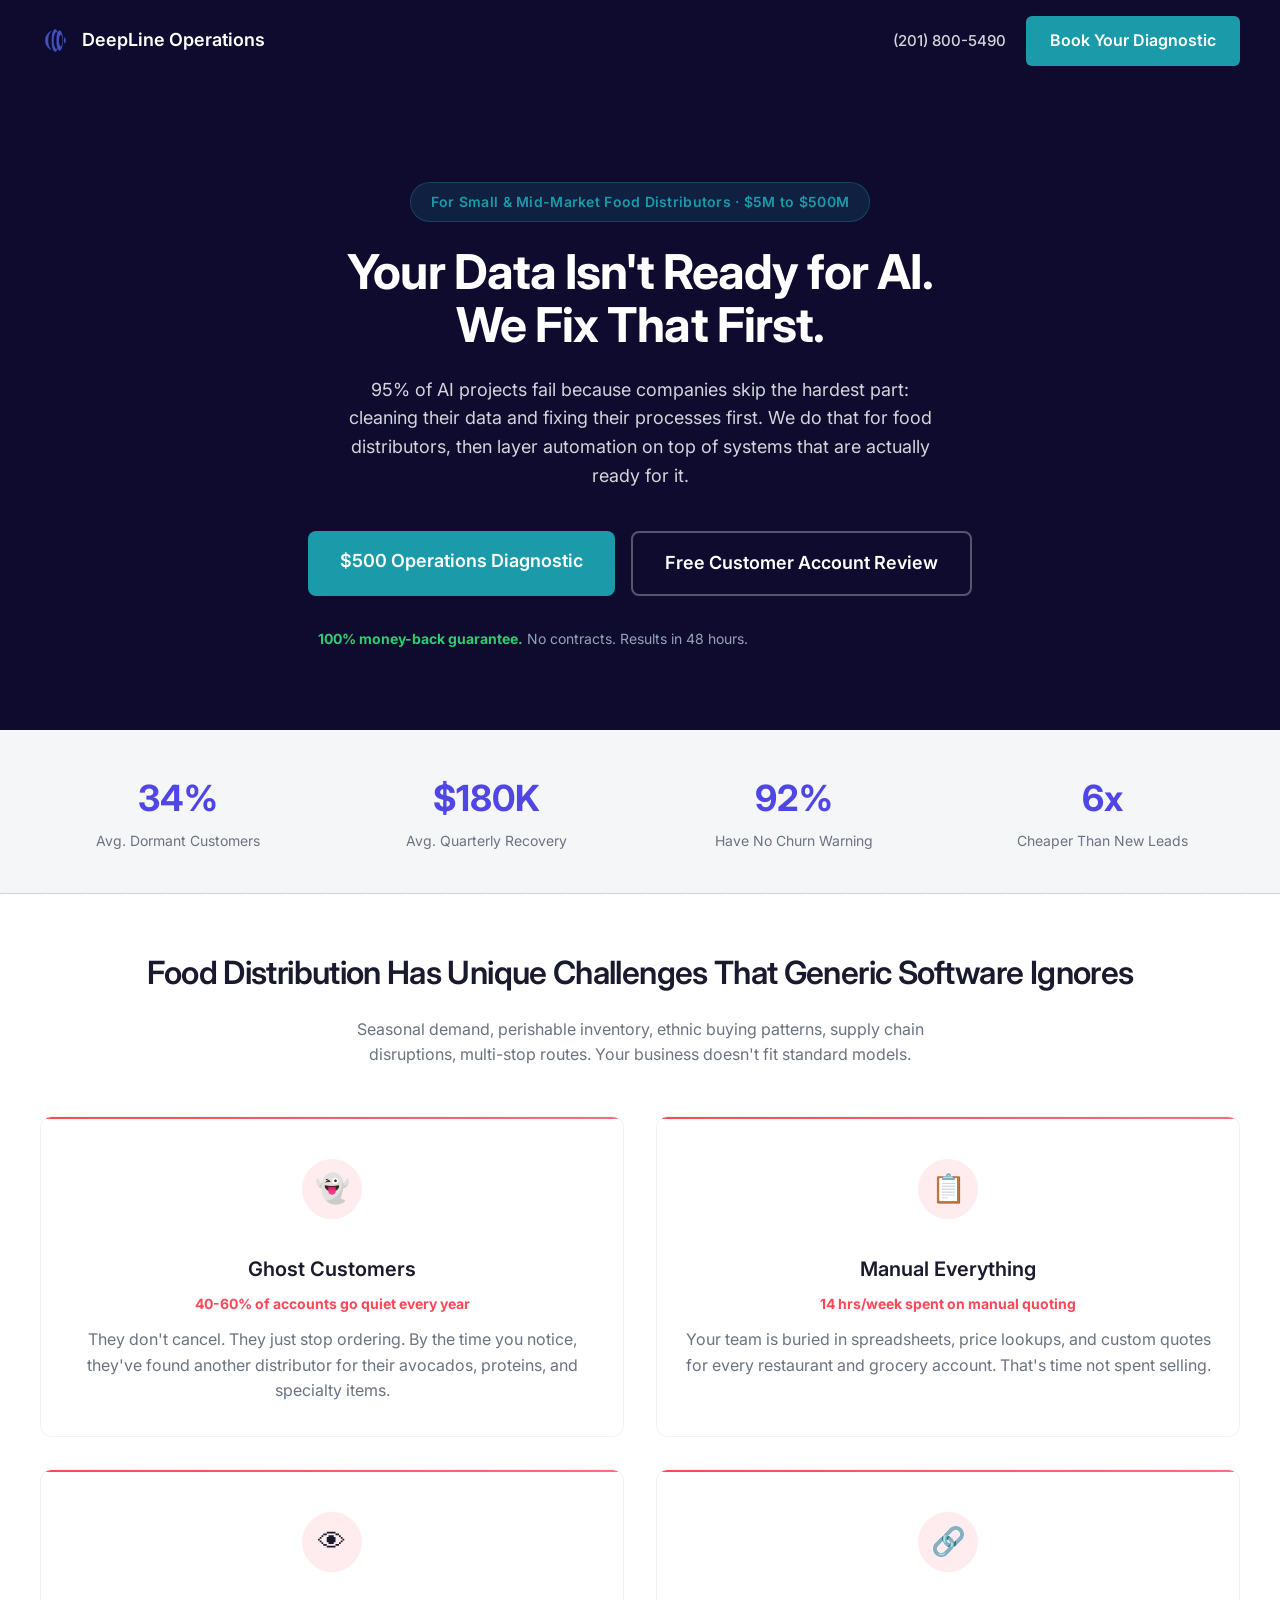
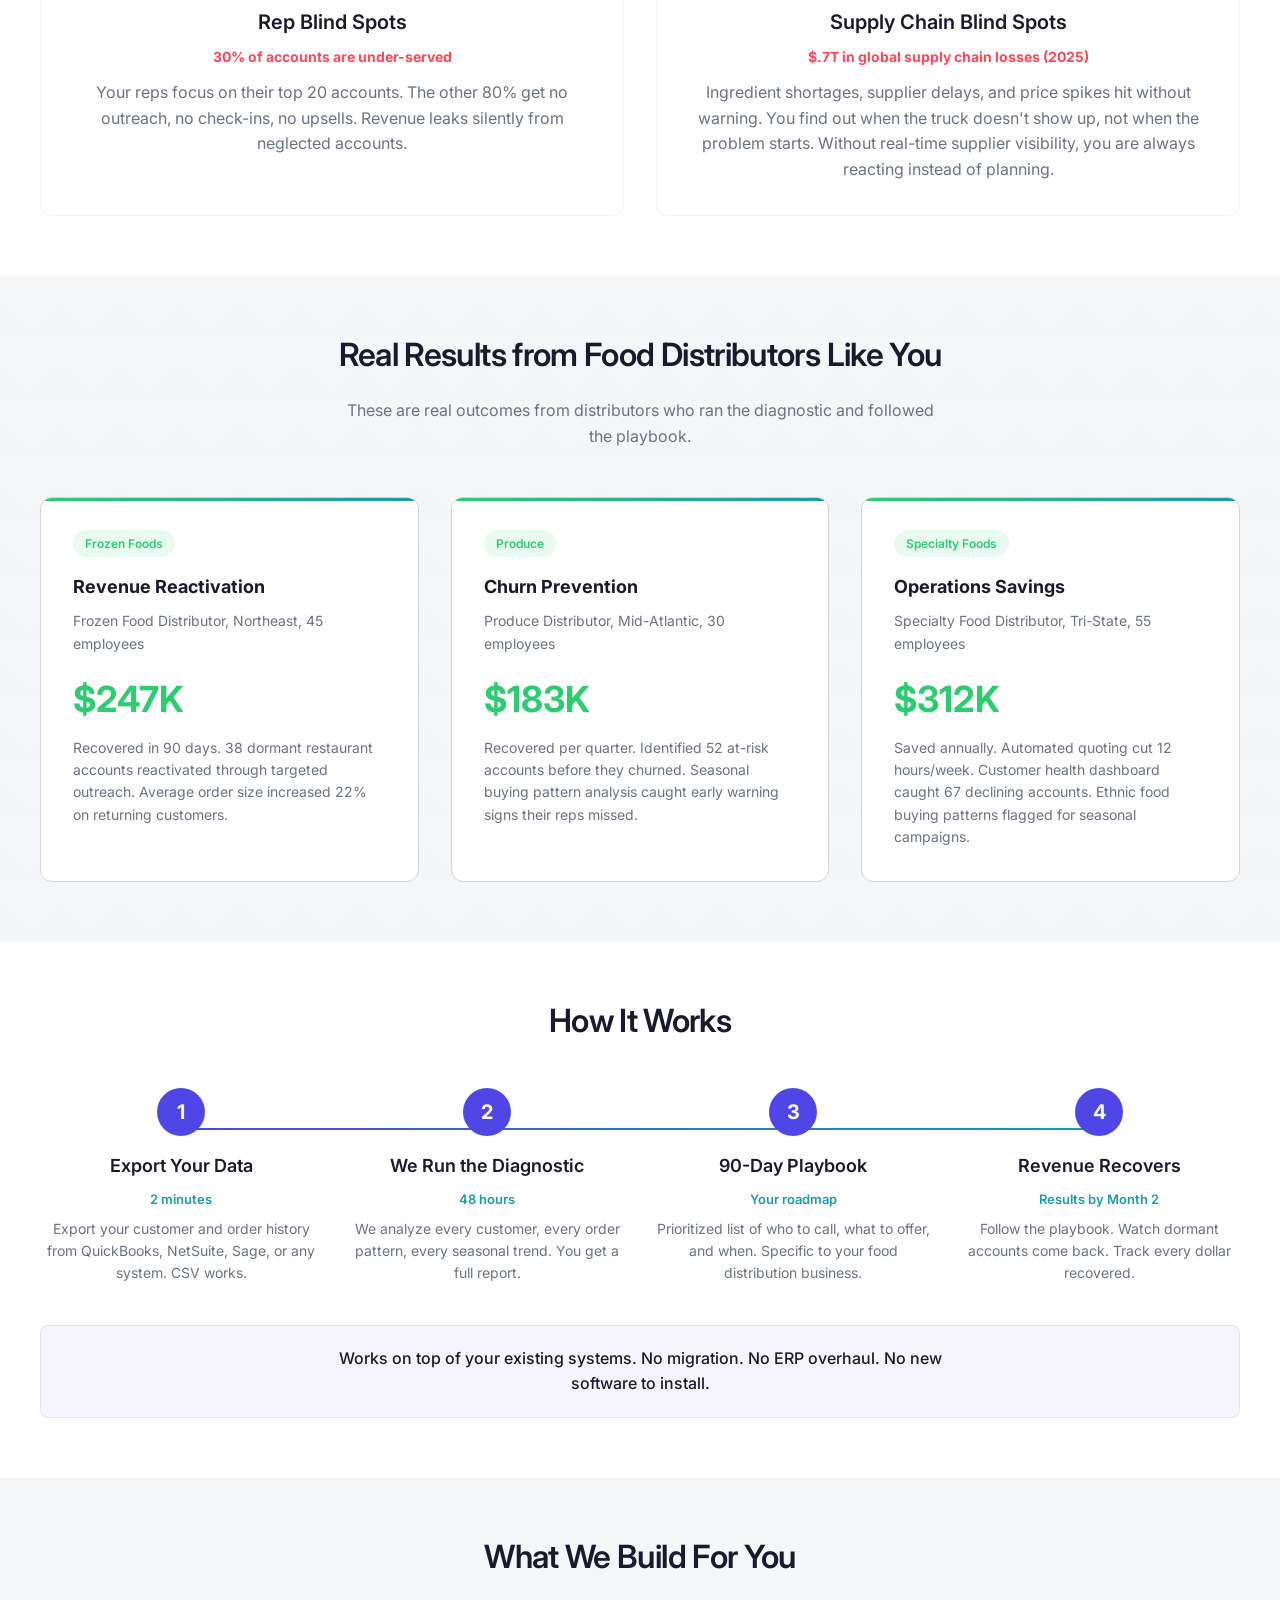
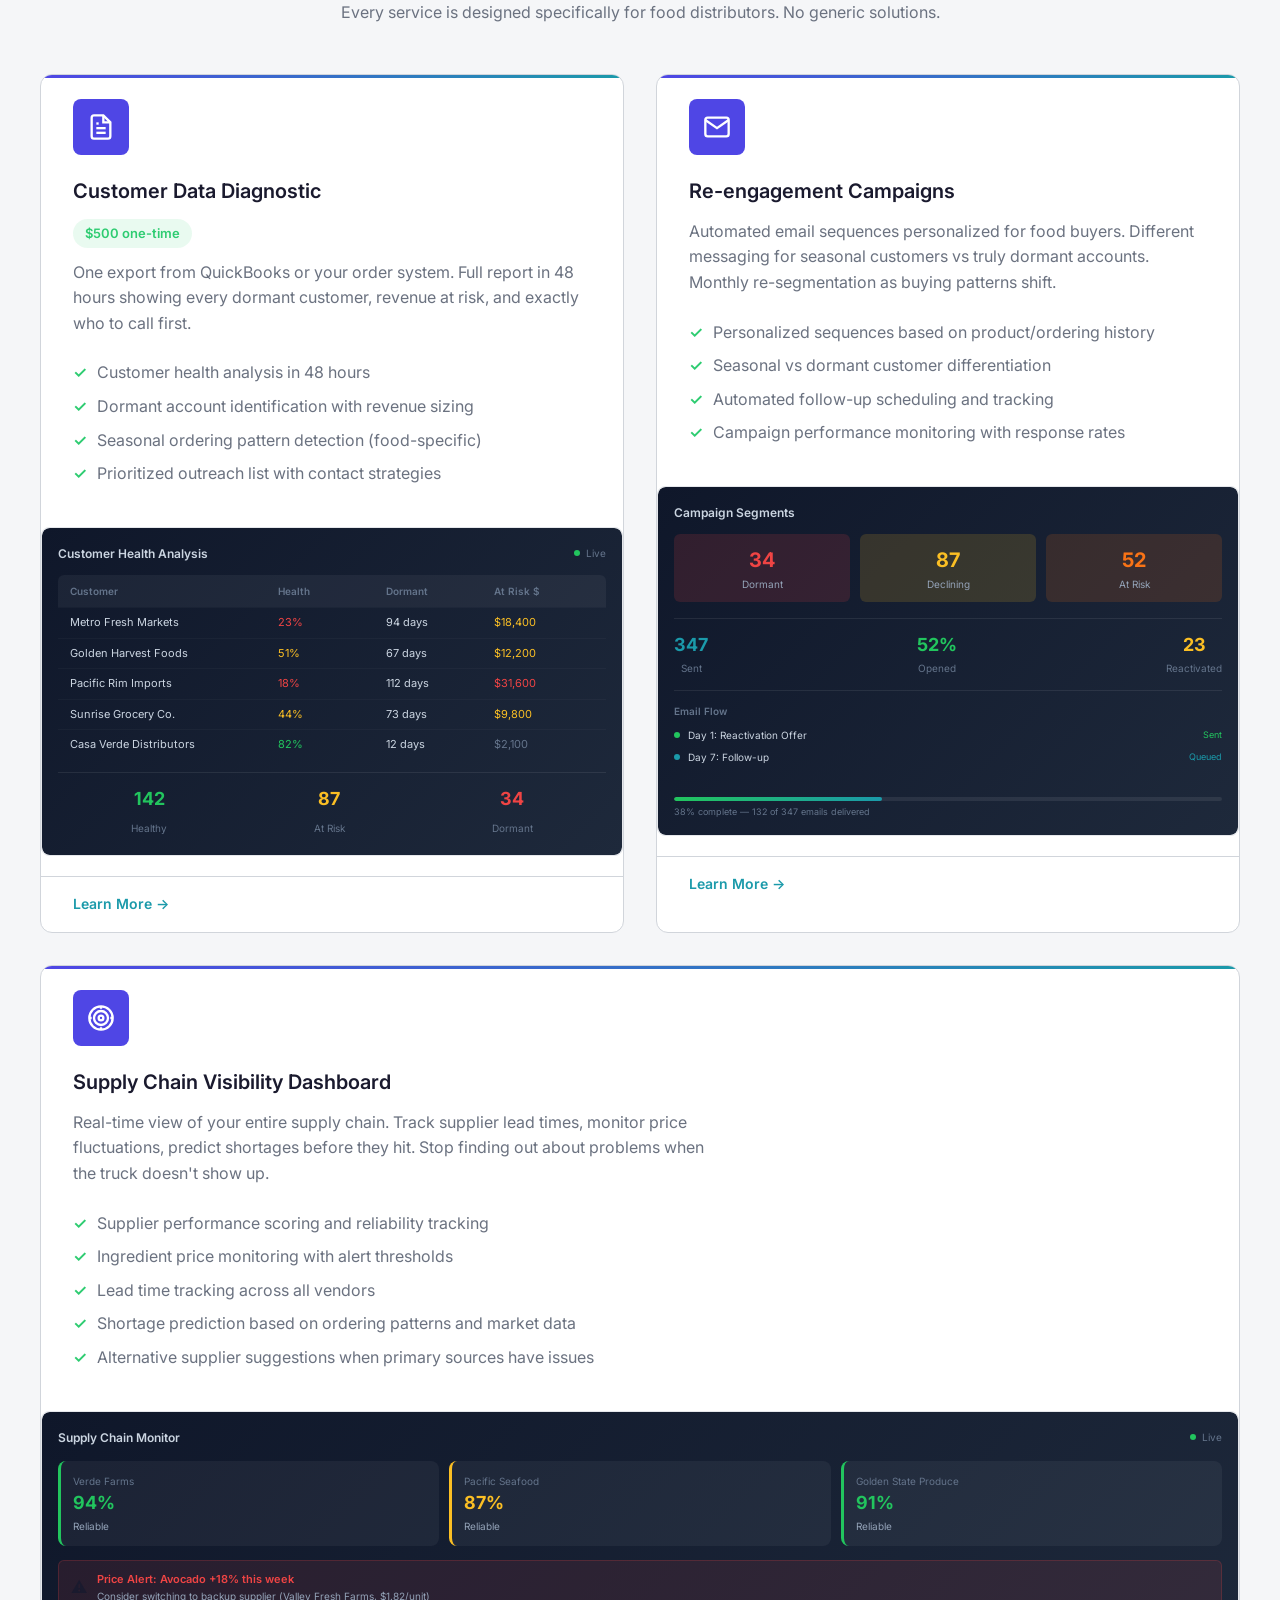
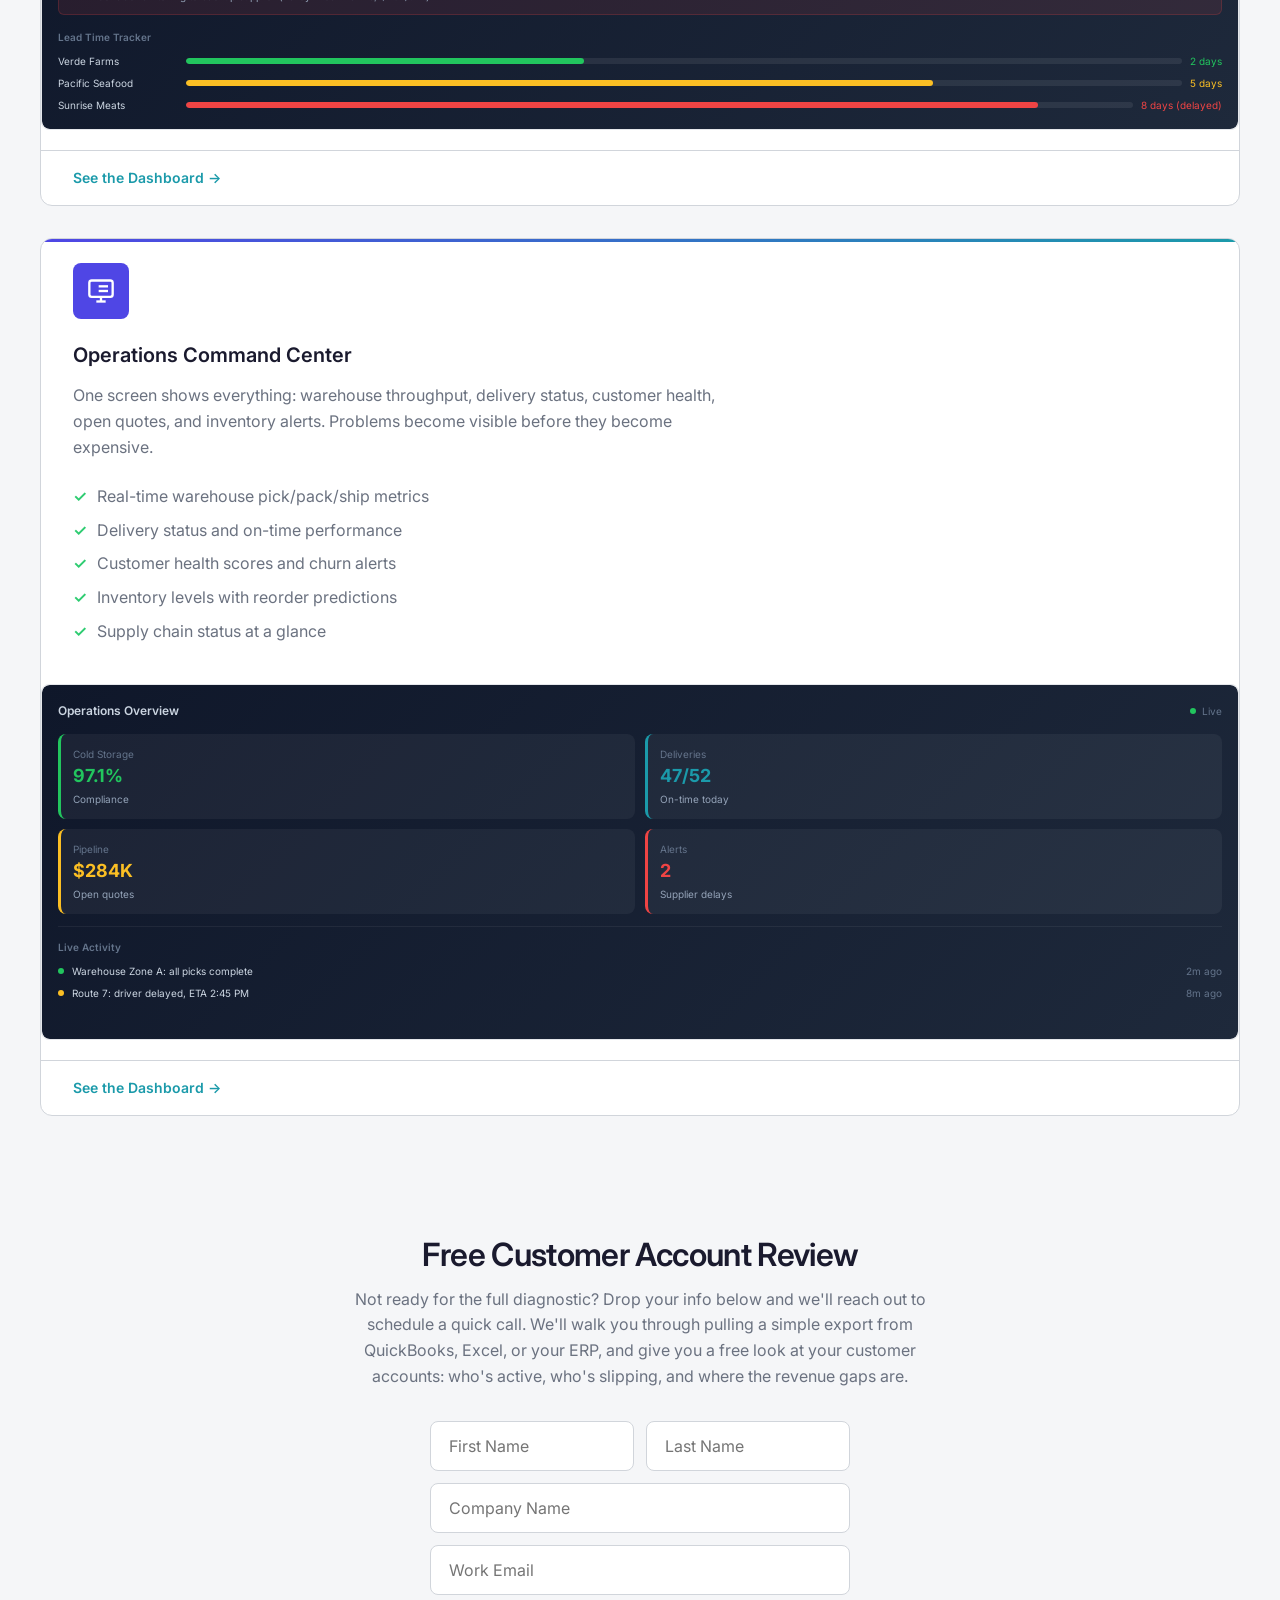
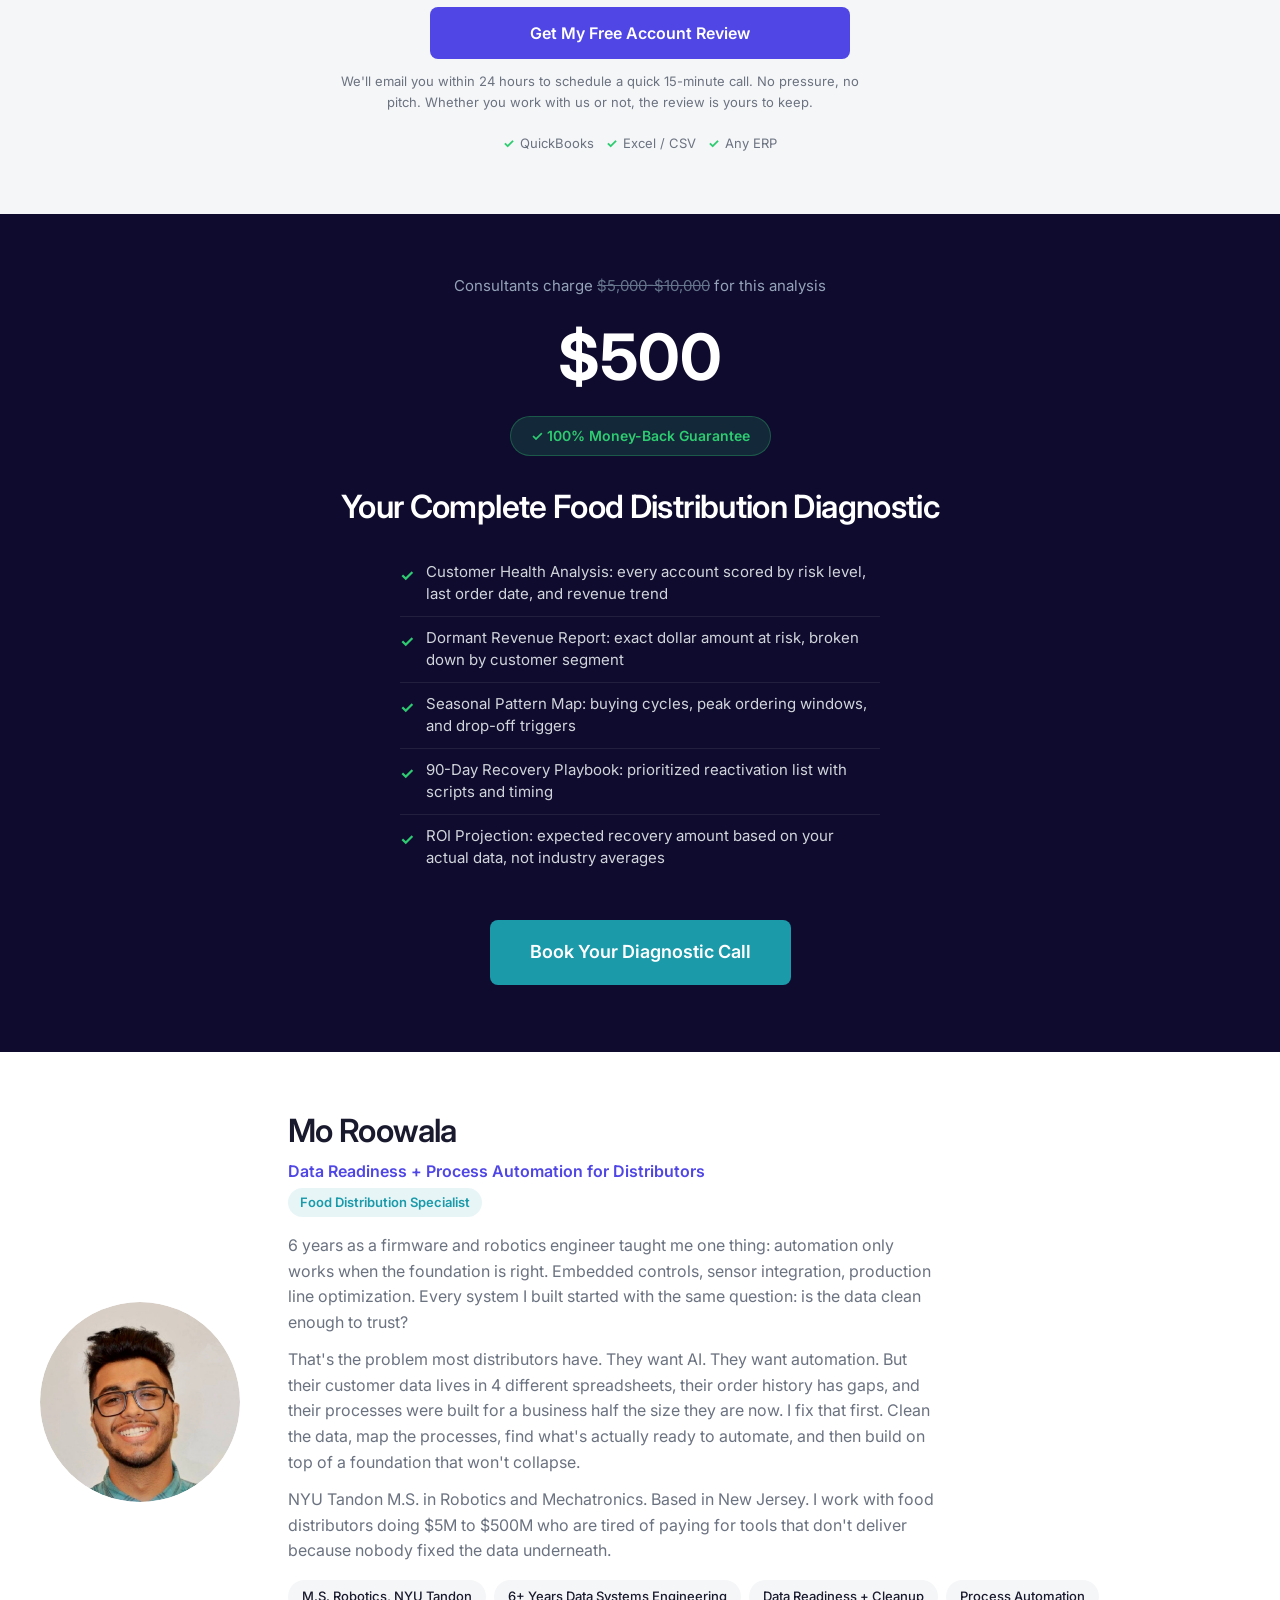
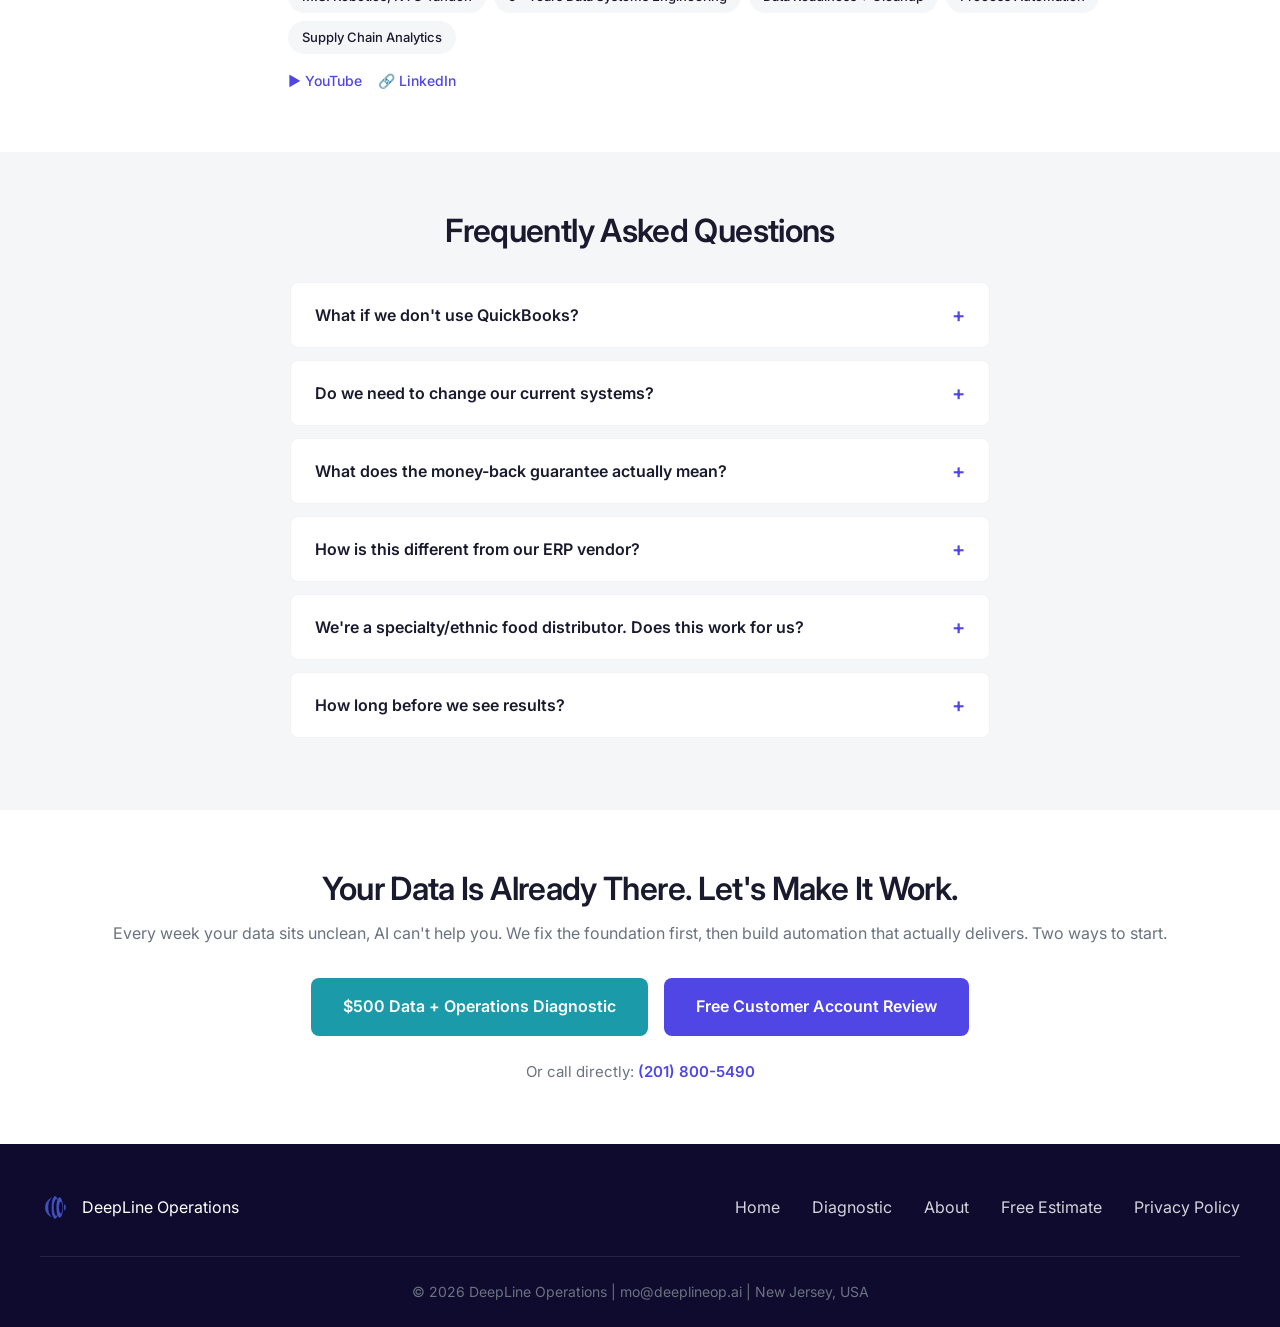
==== index.html @ 854ae16c "Fix indentation in index.html" ====
<!DOCTYPE html>
<html lang="en">
<head>
    <meta charset="UTF-8"> 
    <meta name="viewport" content="width=device-width, initial-scale=1.0">
    <title>DeepLine Operations - Revenue Recovery for Food Distributors</title>
    <meta name="description" content="Food distributors lose 34% of customers silently. DeepLine Operations finds your dormant accounts, recovers lost revenue, and builds a 90-day playbook. $500 diagnostic with money-back guarantee.">
    <meta name="author" content="Mo Roowala">
    <link rel="canonical" href="https://deeplineop.ai/food-distributors.html">

    <!-- Open Graph -->
    <meta property="og:title" content="Revenue Recovery for Food Distributors | DeepLine Operations">
    <meta property="og:description" content="95% of AI projects fail because companies skip data cleanup. We fix your data first, then layer automation on top of processes that are actually ready. For food distributors doing $5M-$500M.">
    <meta property="og:image" content="https://deeplineop.ai/logo.png">
    <meta property="og:url" content="https://deeplineop.ai/food-distributors.html">
    <meta property="og:type" content="website">
    <meta property="og:site_name" content="DeepLine Operations">

    <!-- Twitter Card -->
    <meta name="twitter:card" content="summary_large_image">
    <meta name="twitter:title" content="Revenue Recovery for Food Distributors | DeepLine Operations">
    <meta name="twitter:description" content="95% of AI projects fail because companies skip data cleanup. We fix your data first, then layer automation on top of processes that are actually ready. For food distributors doing $5M-$500M.">
    <meta name="twitter:image" content="https://deeplineop.ai/logo.png">

    <link rel="icon" href="favicon.svg" type="image/svg+xml">

    <!-- Schema: Organization -->
    <script type="application/ld+json">
    {
      "@context": "https://schema.org",
      "@type": "Organization",
      "name": "DeepLine Operations",
      "url": "https://deeplineop.ai",
      "logo": "https://deeplineop.ai/logo.png",
      "description": "Revenue recovery specialists helping food distributors find and reactivate dormant customers through data analytics.",
      "serviceArea": {
        "@type": "Place",
        "name": "United States"
      },
      "address": {
        "@type": "PostalAddress",
        "addressRegion": "NJ",
        "addressCountry": "US"
      },
      "contactPoint": {
        "@type": "ContactPoint",
        "contactType": "customer support",
        "telephone": "+12018005490",
        "email": "mo@deeplineop.ai",
        "availableLanguage": "English"
      }
    }
    </script>

    <!-- Schema: ProfessionalService -->
    <script type="application/ld+json">
    {
      "@context": "https://schema.org",
      "@type": "ProfessionalService",
      "name": "DeepLine Operations",
      "serviceType": "Revenue Recovery for Food Distributors",
      "provider": {
        "@type": "Organization",
        "name": "DeepLine Operations"
      },
      "description": "Help food distributors recover 20-30% of dormant customer accounts through data analysis and automated reactivation campaigns.",
      "areaServed": {
        "@type": "Country",
        "name": "United States"
      },
      "audience": {
        "@type": "BusinessAudience",
        "name": "Food Distributors ($5M-$100M annual revenue)"
      },
      "hasOfferCatalog": {
        "@type": "OfferCatalog",
        "name": "Food Distributor Revenue Recovery Services",
        "itemListElement": [
          {
            "@type": "Offer",
            "itemOffered": {
              "@type": "Service",
              "name": "Food Distributor Data Diagnostic",
              "description": "48-hour analysis of your customer data identifying dormant accounts, seasonal drop-offs, and revenue at risk"
            }
          },
          {
            "@type": "Offer",
            "itemOffered": {
              "@type": "Service",
              "name": "90-Day Recovery Playbook",
              "description": "Prioritized reactivation campaigns with tracking and follow-up automation for food distributors"
            }
          }
        ]
      },
      "offers": {
        "@type": "Offer",
        "name": "$500 Operations Diagnostic",
        "description": "Complete operations audit for food distributors: customer health analysis, workflow audit, 90-day recovery roadmap, and ROI projections",
        "price": "500",
        "priceCurrency": "USD"
      }
    }
    </script>

    <!-- Schema: FAQPage -->
    <script type="application/ld+json">
    {
      "@context": "https://schema.org",
      "@type": "FAQPage",
      "mainEntity": [
        {
          "@type": "Question",
          "name": "What if we don't use QuickBooks?",
          "acceptedAnswer": {
            "@type": "Answer",
            "text": "We work with any system that can export customer and order data: QuickBooks, NetSuite, SAP, Sage, or even spreadsheets. If you can export a CSV, we can analyze it."
          }
        },
        {
          "@type": "Question",
          "name": "Do we need to change our current systems?",
          "acceptedAnswer": {
            "@type": "Answer",
            "text": "No. We work on top of your existing systems. No migration, no ERP overhaul, no new software to install. We analyze your data export and deliver actionable results."
          }
        },
        {
          "@type": "Question",
          "name": "What does the money-back guarantee actually mean?",
          "acceptedAnswer": {
            "@type": "Answer",
            "text": "If our diagnostic does not identify at least $50K in recoverable dormant revenue, you get a full refund. No questions asked."
          }
        },
        {
          "@type": "Question",
          "name": "How is this different from our ERP vendor?",
          "acceptedAnswer": {
            "@type": "Answer",
            "text": "ERP vendors manage your operations. We analyze your customer data to find revenue you are already losing. ERPs track what happened; we predict what is about to happen and help you prevent it."
          }
        },
        {
          "@type": "Question",
          "name": "We're a specialty/ethnic food distributor. Does this work for us?",
          "acceptedAnswer": {
            "@type": "Answer",
            "text": "Especially well. Specialty and ethnic food distributors often have the highest recovery potential because buying patterns are more niche and harder to replace. We have deep experience analyzing supply chain and operations data for halal, kosher, Latin, and Asian specialty distributors. Community purchasing cycles, cultural seasonal demand, and multi-language customer bases all require a different approach than standard distribution models."
          }
        },
        {
          "@type": "Question",
          "name": "How long before we see results?",
          "acceptedAnswer": {
            "@type": "Answer",
            "text": "The diagnostic takes 48 hours. Your 90-day playbook starts producing results within the first 30 days. Most clients see measurable revenue recovery by Month 2."
          }
        }
      ]
    }
    </script>

    <link href="https://fonts.googleapis.com/css2?family=Inter:wght@400;500;600;700&display=swap" rel="stylesheet">
    <link rel="stylesheet" href="styles.css">
    <style>
        * {
            margin: 0;
            padding: 0;
            box-sizing: border-box;
        }

        :root {
            --deep-purple-navy: #0F0B2E;
            --muted-indigo: #4F46E5;
            --teal-accent: #1B9AAA;
            --signal-green: #2ECC71;
            --dark-ink: #1A1A2E;
            --medium-gray: #6B7280;
            --light-gray: #D1D5DB;
            --off-white: #F5F6F8;
            --white: #FFFFFF;
        }

        body {
            font-family: 'Inter', -apple-system, BlinkMacSystemFont, sans-serif;
            line-height: 1.6;
            color: var(--dark-ink);
            margin: 0;
            padding: 0;
            overflow-x: hidden;
        }

        h1 {
            font-size: 48px;
            font-weight: 700;
            letter-spacing: -0.02em;
            line-height: 1.1;
        }

        h2 {
            font-size: 32px;
            font-weight: 600;
            letter-spacing: -0.02em;
            line-height: 1.2;
            margin-bottom: 1.5rem;
        }

        h3 {
            font-size: 20px;
            font-weight: 600;
            margin-bottom: 1rem;
        }

        p {
            font-size: 16px;
            line-height: 1.6;
            max-width: 65ch;
        }

        .container {
            max-width: 1400px;
            margin: 0 auto;
            padding: 0 40px;
        }

        section {
            padding: 60px 0;
            opacity: 0;
            transform: translateY(20px);
            transition: all 0.6s ease;
        }

        section.visible {
            opacity: 1;
            transform: translateY(0);
        }

        /* ========== Navigation ========== */
        nav {
            position: sticky;
            top: 0;
            background: var(--deep-purple-navy);
            z-index: 1000;
            transition: box-shadow 0.3s ease;
        }

        nav.scrolled {
            box-shadow: 0 2px 20px rgba(15, 11, 46, 0.2);
        }

        .nav-container {
            display: flex;
            justify-content: space-between;
            align-items: center;
            padding: 16px 40px;
            max-width: 1400px;
            margin: 0 auto;
        }

        .logo-section {
            display: flex;
            align-items: center;
            color: white;
            text-decoration: none;
        }

        .logo-section img {
            height: 32px;
            margin-right: 12px;
        }

        .logo-text {
            font-weight: 600;
            font-size: 18px;
        }

        .nav-right {
            display: flex;
            align-items: center;
            gap: 20px;
        }

        .nav-phone {
            color: #D1D5DB;
            text-decoration: none;
            font-weight: 500;
            font-size: 15px;
            transition: color 0.3s ease;
        }

        .nav-phone:hover {
            color: var(--teal-accent);
        }

        .nav-cta {
            background: var(--teal-accent);
            color: white;
            padding: 12px 24px;
            border-radius: 6px;
            text-decoration: none;
            font-weight: 600;
            transition: all 0.3s ease;
            position: relative;
            overflow: hidden;
            white-space: nowrap;
        }

        .nav-cta:hover {
            background: #148994;
            color: white;
            transform: translateY(-1px);
        }

        .nav-cta::before {
            content: '';
            position: absolute;
            top: 0;
            left: -100%;
            width: 100%;
            height: 100%;
            background: linear-gradient(90deg, transparent, rgba(255,255,255,0.2), transparent);
            transition: left 0.5s;
        }

        .nav-cta:hover::before {
            left: 100%;
        }

        .mobile-menu {
            display: none;
            background: none;
            border: none;
            color: white;
            font-size: 24px;
            cursor: pointer;
        }

        /* ========== Hero ========== */
        .hero {
            background: var(--deep-purple-navy);
            color: white;
            padding: 100px 0 80px;
            position: relative;
            overflow: hidden;
        }

        .hero::before {
            content: none;
        }

        .animated-grid {
            position: absolute;
            top: 0; left: 0; right: 0; bottom: 0;
            opacity: 0.06;
            background-image:
                linear-gradient(rgba(255,255,255,0.1) 1px, transparent 1px),
                linear-gradient(90deg, rgba(255,255,255,0.1) 1px, transparent 1px);
            background-size: 30px 30px;
        }

        .hero-ambient {
            position: absolute;
            top: 0; left: 0; right: 0; bottom: 0;
            overflow: hidden;
            mask-image: radial-gradient(ellipse 80% 60% at 50% 40%, black 30%, transparent 70%);
            -webkit-mask-image: radial-gradient(ellipse 80% 60% at 50% 40%, black 30%, transparent 70%);
        }

        .hero-ambient::before {
            content: '';
            position: absolute;
            top: 0; left: 0; right: 0; bottom: 0;
            background:
                radial-gradient(circle 1px at 20% 30%, rgba(27,154,170,0.4) 0%, transparent 1px),
                radial-gradient(circle 1px at 60% 20%, rgba(27,154,170,0.3) 0%, transparent 1px),
                radial-gradient(circle 1px at 80% 45%, rgba(27,154,170,0.35) 0%, transparent 1px),
                radial-gradient(circle 1px at 35% 55%, rgba(27,154,170,0.25) 0%, transparent 1px);
            opacity: 0.7;
        }

        .hero-content {
            position: relative;
            z-index: 2;
            max-width: 800px;
            margin: 0 auto;
            text-align: center;
        }

        .hero-badge {
            display: inline-block;
            background: rgba(27, 154, 170, 0.15);
            border: 1px solid rgba(27, 154, 170, 0.3);
            color: var(--teal-accent);
            padding: 8px 20px;
            border-radius: 30px;
            font-size: 14px;
            font-weight: 600;
            margin-bottom: 24px;
            letter-spacing: 0.02em;
        }

        .hero h1 {
            color: white;
            margin-bottom: 24px;
        }

        .hero-subtitle {
            font-size: 18px;
            color: #D1D5DB;
            margin-bottom: 40px;
            max-width: 600px;
            margin-left: auto;
            margin-right: auto;
        }

        .hero-ctas {
            display: flex;
            gap: 16px;
            justify-content: center;
            margin-bottom: 32px;
            flex-wrap: wrap;
        }

        .hero-cta {
            padding: 16px 32px;
            border-radius: 8px;
            text-decoration: none;
            font-weight: 600;
            font-size: 18px;
            transition: all 0.3s ease;
            display: inline-block;
            position: relative;
            overflow: hidden;
        }

        .hero-cta.primary {
            background: var(--teal-accent);
            color: white;
        }

        .hero-cta.primary:hover {
            background: #148994;
            transform: translateY(-2px);
            box-shadow: 0 8px 25px rgba(27, 154, 170, 0.3);
        }

        .hero-cta.secondary {
            background: transparent;
            color: white;
            border: 2px solid rgba(255,255,255,0.3);
        }

        .hero-cta.secondary:hover {
            border-color: white;
            transform: translateY(-2px);
        }

        .hero-cta::before {
            content: '';
            position: absolute;
            top: 0;
            left: -100%;
            width: 100%;
            height: 100%;
            background: linear-gradient(90deg, transparent, rgba(255,255,255,0.2), transparent);
            transition: left 0.6s;
        }

        .hero-cta:hover::before {
            left: 100%;
        }

        .trust-line {
            color: #94a3b8;
            font-size: 14px;
        }

        .trust-line strong {
            color: var(--signal-green);
        }

        /* ========== Stats Bar ========== */
        .stats-bar {
            background: var(--off-white);
            padding: 40px 0;
            border-bottom: 1px solid var(--light-gray);
        }

        .stats-bar .visible-override {
            opacity: 1;
            transform: none;
        }

        .stats-grid {
            display: grid;
            grid-template-columns: repeat(4, 1fr);
            gap: 32px;
            text-align: center;
        }

        .stat-item .stat-number {
            font-size: 36px;
            font-weight: 700;
            color: var(--muted-indigo);
            display: block;
        }

        .stat-item .stat-label {
            font-size: 14px;
            color: var(--medium-gray);
            margin-top: 4px;
        }

        /* ========== Problems ========== */
        .problems {
            background: white;
            position: relative;
        }

        .problems::before {
            content: '';
            position: absolute;
            top: 0; left: 0; right: 0; bottom: 0;
            background-image:
                radial-gradient(circle at 1px 1px, rgba(15, 11, 46, 0.03) 1px, transparent 0);
            background-size: 40px 40px;
            opacity: 0.5;
        }

        .section-header {
            text-align: center;
            margin-bottom: 16px;
            position: relative;
        }

        .section-header p {
            color: var(--medium-gray);
            margin: 0 auto;
            max-width: 600px;
        }

        .problems-grid {
            display: grid;
            grid-template-columns: repeat(2, 1fr);
            gap: 32px;
            margin-top: 48px;
            position: relative;
        }

        .problem-card {
            text-align: center;
            padding: 32px 24px;
            background: rgba(255, 255, 255, 0.8);
            border-radius: 12px;
            border: 1px solid rgba(15, 11, 46, 0.05);
            transition: all 0.3s ease;
            position: relative;
            overflow: hidden;
        }

        .problem-card:hover {
            transform: translateY(-4px);
            box-shadow: 0 8px 25px rgba(0, 0, 0, 0.1);
            border-color: var(--muted-indigo);
        }

        .problem-card::before {
            content: '';
            position: absolute;
            top: 0; left: 0; right: 0;
            height: 2px;
            background: linear-gradient(90deg, #ff4757, #ff6b7d);
        }

        .problem-visual {
            width: 80px;
            height: 80px;
            margin: 0 auto 24px;
            position: relative;
            display: flex;
            align-items: center;
            justify-content: center;
        }

        .problem-icon {
            width: 60px;
            height: 60px;
            border-radius: 50%;
            background: rgba(255, 71, 87, 0.1);
            display: flex;
            align-items: center;
            justify-content: center;
            font-size: 28px;
        }

        .problem-card h3 {
            color: var(--dark-ink);
            margin-bottom: 8px;
        }

        .problem-stat {
            color: #ff4757;
            font-weight: 700;
            font-size: 14px;
            margin-bottom: 12px;
        }

        .problem-card p {
            color: var(--medium-gray);
            margin: 0 auto;
        }

        /* ========== Results / Case Studies ========== */
        .results {
            background: var(--off-white);
            position: relative;
        }

        .results::before {
            content: '';
            position: absolute;
            top: 0; left: 0; right: 0; bottom: 0;
            background-image:
                linear-gradient(45deg, rgba(15, 11, 46, 0.02) 25%, transparent 25%),
                linear-gradient(-45deg, rgba(15, 11, 46, 0.02) 25%, transparent 25%);
            background-size: 60px 60px;
            opacity: 0.3;
        }

        .results-grid {
            display: grid;
            grid-template-columns: repeat(3, 1fr);
            gap: 32px;
            margin-top: 48px;
            position: relative;
        }

        .result-card {
            background: white;
            padding: 32px;
            border-radius: 12px;
            border: 1px solid var(--light-gray);
            transition: all 0.3s ease;
            position: relative;
            overflow: hidden;
            opacity: 0;
            transform: translateY(20px);
        }

        .result-card.animate {
            opacity: 1;
            transform: translateY(0);
        }

        .result-card:hover {
            transform: translateY(-4px);
            box-shadow: 0 12px 30px rgba(0, 0, 0, 0.15);
        }

        .result-card::before {
            content: '';
            position: absolute;
            top: 0; left: 0; right: 0;
            height: 3px;
            background: linear-gradient(90deg, var(--signal-green), var(--teal-accent));
        }

        .result-tag {
            display: inline-block;
            background: rgba(46, 204, 113, 0.1);
            color: var(--signal-green);
            padding: 4px 12px;
            border-radius: 20px;
            font-size: 12px;
            font-weight: 600;
            margin-bottom: 16px;
        }

        .result-card h4 {
            color: var(--dark-ink);
            font-size: 18px;
            margin-bottom: 8px;
        }

        .result-company {
            color: var(--medium-gray);
            font-size: 14px;
            margin-bottom: 16px;
        }

        .result-number {
            font-size: 36px;
            font-weight: 700;
            color: var(--signal-green);
            margin-bottom: 8px;
        }

        .result-detail {
            color: var(--medium-gray);
            font-size: 14px;
        }

        /* ========== How It Works ========== */
        .how-it-works {
            background: white;
            position: relative;
        }

        .steps-grid {
            display: grid;
            grid-template-columns: repeat(4, 1fr);
            gap: 24px;
            margin-top: 48px;
            position: relative;
        }

        .steps-grid::before {
            content: '';
            position: absolute;
            top: 40px;
            left: 12.5%;
            right: 12.5%;
            height: 2px;
            background: linear-gradient(90deg, var(--muted-indigo), var(--teal-accent));
            z-index: 0;
        }

        .step-card {
            text-align: center;
            position: relative;
            z-index: 1;
        }

        .step-number {
            width: 48px;
            height: 48px;
            border-radius: 50%;
            background: var(--muted-indigo);
            color: white;
            display: flex;
            align-items: center;
            justify-content: center;
            font-weight: 700;
            font-size: 20px;
            margin: 0 auto 16px;
        }

        .step-card h3 {
            font-size: 18px;
            margin-bottom: 8px;
        }

        .step-time {
            color: var(--teal-accent);
            font-weight: 600;
            font-size: 13px;
            margin-bottom: 8px;
        }

        .step-card p {
            color: var(--medium-gray);
            font-size: 14px;
            margin: 0 auto;
        }

        .no-migration {
            text-align: center;
            margin-top: 40px;
            padding: 20px;
            background: rgba(79, 70, 229, 0.05);
            border-radius: 8px;
            border: 1px solid rgba(79, 70, 229, 0.1);
            position: relative;
        }

        .no-migration p {
            color: var(--dark-ink);
            font-weight: 500;
            margin: 0 auto;
        }

        /* ========== Free Report ========== */
        .free-report {
            background: var(--off-white);
            position: relative;
        }

        .free-report-inner {
            max-width: 600px;
            margin: 0 auto;
            text-align: center;
            position: relative;
        }

        .free-report h2 {
            margin-bottom: 12px;
        }

        .free-report .subtext {
            color: var(--medium-gray);
            margin-bottom: 32px;
            margin-left: auto;
            margin-right: auto;
            max-width: none;
        }

        .lead-form {
            display: flex;
            flex-direction: column;
            gap: 12px;
            max-width: 420px;
            margin: 0 auto;
            width: 100%;
        }

        .lead-form-row {
            display: flex;
            gap: 12px;
            width: 100%;
        }

        .lead-form-row input {
            flex: 1;
            min-width: 0;
        }

        .lead-form input {
            padding: 14px 18px;
            border: 1px solid var(--light-gray);
            border-radius: 8px;
            font-size: 16px;
            font-family: inherit;
            transition: border-color 0.3s ease;
        }

        .lead-form input:focus {
            outline: none;
            border-color: var(--muted-indigo);
            box-shadow: 0 0 0 3px rgba(79, 70, 229, 0.1);
        }

        .lead-form button {
            padding: 16px;
            background: var(--muted-indigo);
            color: white;
            border: none;
            border-radius: 8px;
            font-size: 16px;
            font-weight: 600;
            font-family: inherit;
            cursor: pointer;
            transition: all 0.3s ease;
        }

        .lead-form button:hover {
            background: #4338CA;
            transform: translateY(-1px);
        }

        .form-note {
            color: var(--medium-gray);
            font-size: 13px;
            margin-top: 12px;
        }

        /* ========== Diagnostic Offer ========== */
        .diagnostic-offer {
            background: var(--deep-purple-navy);
            color: white;
            position: relative;
            overflow: hidden;
        }

        .diagnostic-inner {
            max-width: 700px;
            margin: 0 auto;
            text-align: center;
            position: relative;
            z-index: 2;
        }

        .price-anchor {
            color: #94a3b8;
            font-size: 15px;
            margin-bottom: 8px;
            max-width: none;
            margin-left: auto;
            margin-right: auto;
        }

        .price-anchor .strikethrough {
            text-decoration: line-through;
            color: #64748b;
        }

        .diagnostic-price {
            font-size: 64px;
            font-weight: 700;
            color: white;
            margin-bottom: 8px;
        }

        .guarantee-badge {
            display: inline-flex;
            align-items: center;
            gap: 8px;
            background: rgba(46, 204, 113, 0.15);
            border: 1px solid rgba(46, 204, 113, 0.3);
            color: var(--signal-green);
            padding: 8px 20px;
            border-radius: 30px;
            font-size: 14px;
            font-weight: 600;
            margin-bottom: 32px;
        }

        .deliverables {
            text-align: left;
            max-width: 480px;
            margin: 0 auto 40px;
        }

        .deliverable-item {
            display: flex;
            align-items: flex-start;
            gap: 12px;
            padding: 10px 0;
            border-bottom: 1px solid rgba(255,255,255,0.08);
        }

        .deliverable-item:last-child {
            border-bottom: none;
        }

        .deliverable-check {
            color: var(--signal-green);
            font-weight: 700;
            flex-shrink: 0;
            margin-top: 2px;
        }

        .deliverable-text {
            color: #D1D5DB;
            font-size: 15px;
            line-height: 1.5;
        }

        .diagnostic-cta {
            display: inline-block;
            background: var(--teal-accent);
            color: white;
            padding: 18px 40px;
            border-radius: 8px;
            text-decoration: none;
            font-weight: 600;
            font-size: 18px;
            transition: all 0.3s ease;
            position: relative;
            overflow: hidden;
        }

        .diagnostic-cta:hover {
            background: #148994;
            transform: translateY(-2px);
            box-shadow: 0 8px 25px rgba(27, 154, 170, 0.3);
        }

        .diagnostic-cta::before {
            content: '';
            position: absolute;
            top: 0;
            left: -100%;
            width: 100%;
            height: 100%;
            background: linear-gradient(90deg, transparent, rgba(255,255,255,0.2), transparent);
            transition: left 0.6s;
        }

        .diagnostic-cta:hover::before {
            left: 100%;
        }

        /* ========== About / Bio ========== */
        .about-section {
            background: white;
        }

        .about-content {
            display: flex;
            gap: 48px;
            align-items: center;
            position: relative;
        }

        .about-photo {
            width: 200px;
            min-width: 200px;
            height: 200px;
            border-radius: 50%;
            overflow: hidden;
            flex-shrink: 0;
        }

        .about-photo img {
            width: 100%;
            height: 100%;
            object-fit: cover;
            border-radius: 50%;
        }

        .about-text h2 {
            margin-bottom: 8px;
        }

        .about-role {
            color: var(--muted-indigo);
            font-weight: 600;
            margin-bottom: 4px;
        }

        .about-specialist-tag {
            display: inline-block;
            background: rgba(27, 154, 170, 0.1);
            color: var(--teal-accent);
            padding: 4px 12px;
            border-radius: 20px;
            font-size: 13px;
            font-weight: 600;
            margin-bottom: 16px;
        }

        .about-text p {
            color: var(--medium-gray);
            margin-bottom: 12px;
        }

        .about-credentials {
            display: flex;
            flex-wrap: wrap;
            gap: 8px;
            margin-top: 16px;
        }

        .credential-tag {
            background: var(--off-white);
            color: var(--dark-ink);
            padding: 6px 14px;
            border-radius: 20px;
            font-size: 13px;
            font-weight: 500;
        }

        .about-links {
            display: flex;
            gap: 16px;
            margin-top: 16px;
        }

        .about-links a {
            color: var(--muted-indigo);
            text-decoration: none;
            font-weight: 500;
            font-size: 14px;
            transition: color 0.3s ease;
        }

        .about-links a:hover {
            color: var(--teal-accent);
        }

        /* ========== FAQ ========== */
        .faq-section {
            background: var(--off-white);
        }

        .faq-list {
            max-width: 700px;
            margin: 32px auto 0;
            position: relative;
        }

        .faq-item {
            background: white;
            border-radius: 8px;
            margin-bottom: 12px;
            border: 1px solid rgba(15, 11, 46, 0.05);
            overflow: hidden;
            transition: all 0.3s ease;
        }

        .faq-item:hover {
            border-color: var(--muted-indigo);
        }

        .faq-question {
            width: 100%;
            padding: 20px 24px;
            background: none;
            border: none;
            font-family: inherit;
            font-size: 16px;
            font-weight: 600;
            color: var(--dark-ink);
            cursor: pointer;
            display: flex;
            justify-content: space-between;
            align-items: center;
            text-align: left;
        }

        .faq-toggle {
            font-size: 20px;
            color: var(--muted-indigo);
            transition: transform 0.3s ease;
            flex-shrink: 0;
            margin-left: 16px;
        }

        .faq-item.open .faq-toggle {
            transform: rotate(45deg);
        }

        .faq-answer {
            max-height: 0;
            overflow: hidden;
            transition: max-height 0.3s ease;
        }

        .faq-answer-inner {
            padding: 0 24px 20px;
            color: var(--medium-gray);
            line-height: 1.6;
        }

        .faq-item.open .faq-answer {
            max-height: 200px;
        }

        /* ========== Final CTA ========== */
        .final-cta {
            background: white;
            text-align: center;
        }

        .final-cta h2 {
            margin-bottom: 12px;
            color: var(--dark-ink);
        }

        .final-cta .subtext {
            color: var(--medium-gray);
            margin: 0 auto 32px;
            max-width: none;
            text-align: center;
        }

        .final-cta-buttons {
            display: flex;
            gap: 16px;
            justify-content: center;
            flex-wrap: wrap;
            margin-bottom: 24px;
        }

        .final-cta-buttons a {
            padding: 16px 32px;
            border-radius: 8px;
            text-decoration: none;
            font-weight: 600;
            font-size: 16px;
            transition: all 0.3s ease;
        }

        .final-cta-buttons .primary {
            background: var(--teal-accent);
            color: white;
        }

        .final-cta-buttons .primary:hover {
            background: #148994;
            transform: translateY(-2px);
        }

        .final-cta-buttons .secondary {
            background: var(--muted-indigo);
            color: white;
        }

        .final-cta-buttons .secondary:hover {
            background: #4338CA;
            transform: translateY(-2px);
        }

        .final-phone {
            color: var(--medium-gray);
            font-size: 15px;
            text-align: center;
            max-width: none;
        }

        .final-phone a {
            color: var(--muted-indigo);
            text-decoration: none;
            font-weight: 600;
        }

        .final-phone a:hover {
            color: var(--teal-accent);
        }

        /* ========== Footer ========== */
        footer {
            background: var(--deep-purple-navy);
            color: white;
            padding: 48px 0 24px;
        }

        .footer-content {
            display: flex;
            justify-content: space-between;
            align-items: center;
            margin-bottom: 32px;
        }

        .footer-logo {
            display: flex;
            align-items: center;
            color: white;
            text-decoration: none;
        }

        .footer-logo img {
            height: 32px;
            margin-right: 12px;
        }

        .footer-nav {
            display: flex;
            list-style: none;
            gap: 32px;
        }

        .footer-nav a {
            color: #D1D5DB;
            text-decoration: none;
            transition: color 0.3s ease;
        }

        .footer-nav a:hover {
            color: var(--teal-accent);
        }

        .copyright {
            text-align: center;
            color: #6B7280;
            font-size: 14px;
            border-top: 1px solid rgba(255, 255, 255, 0.1);
            padding-top: 24px;
        }

        /* ========== Services ========== */
        .services {
            background: var(--off-white);
            position: relative;
        }

        .services-grid {
            display: grid;
            grid-template-columns: repeat(2, 1fr);
            gap: 32px;
            margin-top: 48px;
            position: relative;
        }

        .service-card {
            background: white;
            padding: 0;
            border-radius: 12px;
            border: 1px solid var(--light-gray);
            transition: all 0.3s ease;
            overflow: hidden;
            position: relative;
        }

        .service-card:hover {
            transform: translateY(-4px);
            box-shadow: 0 12px 30px rgba(0, 0, 0, 0.15);
            border-color: var(--muted-indigo);
        }

        .service-card::before {
            content: '';
            position: absolute;
            top: 0;
            left: 0;
            right: 0;
            height: 3px;
            background: linear-gradient(90deg, var(--muted-indigo), var(--teal-accent));
        }

        .service-card.full-width {
            grid-column: 1 / -1;
        }

        .service-header {
            padding: 24px 32px 16px;
        }

        .service-icon {
            width: 56px;
            height: 56px;
            background: var(--muted-indigo);
            border-radius: 8px;
            display: flex;
            align-items: center;
            justify-content: center;
            margin-bottom: 20px;
            transition: all 0.3s ease;
        }

        .service-card:hover .service-icon {
            transform: scale(1.1) rotate(5deg);
            background: var(--teal-accent);
        }

        .service-icon svg {
            width: 28px;
            height: 28px;
            stroke: white;
            stroke-width: 2px;
            fill: none;
        }

        .service-card h3 {
            color: var(--dark-ink);
            margin-bottom: 12px;
        }

        .service-price-badge {
            display: inline-block;
            background: rgba(46, 204, 113, 0.1);
            color: var(--signal-green);
            padding: 4px 12px;
            border-radius: 20px;
            font-size: 13px;
            font-weight: 600;
            margin-bottom: 12px;
        }

        .service-description {
            color: var(--medium-gray);
            margin-bottom: 20px;
        }

        .service-features {
            list-style: none;
            margin-bottom: 0;
        }

        .service-features li {
            color: var(--medium-gray);
            padding: 4px 0;
            position: relative;
            padding-left: 24px;
        }

        .service-features li::before {
            content: '\2713';
            position: absolute;
            left: 0;
            color: var(--signal-green);
            font-weight: 600;
        }

        .service-preview {
            margin: 20px 0;
            border-radius: 8px;
            overflow: hidden;
            border: 1px solid #e5e7eb;
            background: #f8fafc;
        }

        .service-link {
            color: var(--teal-accent);
            text-decoration: none;
            font-weight: 600;
            font-size: 14px;
            padding: 16px 32px;
            display: block;
            border-top: 1px solid var(--light-gray);
            transition: all 0.3s ease;
        }

        .service-link:hover {
            background: var(--off-white);
            color: var(--dark-ink);
        }

        .health-analysis {
            background: linear-gradient(135deg, #0f172a, #1e293b);
            padding: 16px;
            border-radius: 8px;
        }

        .health-header {
            display: flex;
            justify-content: space-between;
            align-items: center;
            margin-bottom: 12px;
        }

        .health-pulse {
            width: 6px;
            height: 6px;
            border-radius: 50%;
            background: #22c55e;
            display: inline-block;
            animation: pulse 2s infinite;
        }

        @keyframes pulse {
            0%, 100% { opacity: 1; }
            50% { opacity: 0.4; }
        }

        .health-table {
            border-radius: 6px;
            overflow: hidden;
        }

        .health-table-header {
            display: grid;
            grid-template-columns: 2fr 1fr 1fr 1fr;
            gap: 8px;
            padding: 8px 12px;
            background: rgba(255,255,255,0.05);
            font-size: 10px;
            color: #64748b;
            font-weight: 600;
        }

        .health-table-row {
            display: grid;
            grid-template-columns: 2fr 1fr 1fr 1fr;
            gap: 8px;
            padding: 6px 12px;
            font-size: 11px;
            color: #cbd5e1;
            border-top: 1px solid rgba(255,255,255,0.03);
        }

        .health-summary {
            display: flex;
            justify-content: space-around;
            margin-top: 12px;
            padding-top: 12px;
            border-top: 1px solid rgba(255,255,255,0.08);
        }

        .health-stat {
            text-align: center;
        }

        .health-stat-val {
            display: block;
            font-size: 18px;
            font-weight: 700;
        }

        .health-stat-lbl {
            font-size: 10px;
            color: #64748b;
        }

        /* ========== Mockup Animations ========== */
        @keyframes slideInRow {
            from { opacity: 0; transform: translateX(-12px); }
            to { opacity: 1; transform: translateX(0); }
        }

        @keyframes fadeInUp {
            from { opacity: 0; transform: translateY(8px); }
            to { opacity: 1; transform: translateY(0); }
        }

        @keyframes scaleBarX {
            from { transform: scaleX(0); }
            to { transform: scaleX(1); }
        }

        @keyframes pulseAttention {
            0%, 100% { opacity: 1; }
            50% { opacity: 0.6; }
        }

        @keyframes progressSlide {
            from { width: 0; }
        }

        /* Initial hidden state for animated elements */
        .service-preview .health-table-row,
        .service-preview .email-step,
        .service-preview .supplier-card,
        .service-preview .lead-time-row,
        .service-preview .ops-metric,
        .service-preview .ops-status-item,
        .service-preview .campaign-segment,
        .service-preview .campaign-stat {
            opacity: 0;
        }

        /* Card 1: Health table rows slide in */
        .service-preview.mockup-visible .health-table-row:nth-child(2) { animation: slideInRow 0.4s ease forwards; animation-delay: 0.1s; }
        .service-preview.mockup-visible .health-table-row:nth-child(3) { animation: slideInRow 0.4s ease forwards; animation-delay: 0.2s; }
        .service-preview.mockup-visible .health-table-row:nth-child(4) { animation: slideInRow 0.4s ease forwards; animation-delay: 0.3s; }
        .service-preview.mockup-visible .health-table-row:nth-child(5) { animation: slideInRow 0.4s ease forwards; animation-delay: 0.4s; }
        .service-preview.mockup-visible .health-table-row:nth-child(6) { animation: slideInRow 0.4s ease forwards; animation-delay: 0.5s; }

        /* Card 2: Campaign segments + email steps */
        .service-preview.mockup-visible .campaign-segment:nth-child(1) { animation: fadeInUp 0.4s ease forwards; animation-delay: 0.1s; }
        .service-preview.mockup-visible .campaign-segment:nth-child(2) { animation: fadeInUp 0.4s ease forwards; animation-delay: 0.2s; }
        .service-preview.mockup-visible .campaign-segment:nth-child(3) { animation: fadeInUp 0.4s ease forwards; animation-delay: 0.3s; }
        .service-preview.mockup-visible .campaign-stat:nth-child(1) { animation: fadeInUp 0.3s ease forwards; animation-delay: 0.35s; }
        .service-preview.mockup-visible .campaign-stat:nth-child(2) { animation: fadeInUp 0.3s ease forwards; animation-delay: 0.45s; }
        .service-preview.mockup-visible .campaign-stat:nth-child(3) { animation: fadeInUp 0.3s ease forwards; animation-delay: 0.55s; }
        .service-preview.mockup-visible .email-step:nth-child(1) { animation: slideInRow 0.4s ease forwards; animation-delay: 0.5s; }
        .service-preview.mockup-visible .email-step:nth-child(2) { animation: slideInRow 0.4s ease forwards; animation-delay: 0.6s; }
        .service-preview.mockup-visible .email-step:nth-child(3) { animation: slideInRow 0.4s ease forwards; animation-delay: 0.7s; }
        .service-preview.mockup-visible .email-progress-fill { animation: progressSlide 1s ease forwards; animation-delay: 0.8s; }

        /* Card 3: Supplier cards + lead time bars */
        .service-preview.mockup-visible .supplier-card:nth-child(1) { animation: fadeInUp 0.4s ease forwards; animation-delay: 0.1s; }
        .service-preview.mockup-visible .supplier-card:nth-child(2) { animation: fadeInUp 0.4s ease forwards; animation-delay: 0.2s; }
        .service-preview.mockup-visible .supplier-card:nth-child(3) { animation: fadeInUp 0.4s ease forwards; animation-delay: 0.3s; }
        .service-preview.mockup-visible .lead-time-row:nth-child(1) { animation: slideInRow 0.4s ease forwards; animation-delay: 0.4s; }
        .service-preview.mockup-visible .lead-time-row:nth-child(2) { animation: slideInRow 0.4s ease forwards; animation-delay: 0.5s; }
        .service-preview.mockup-visible .lead-time-row:nth-child(3) { animation: slideInRow 0.4s ease forwards; animation-delay: 0.6s; }
        .service-preview .lead-time-fill { transform: scaleX(0); transform-origin: left; }
        .service-preview.mockup-visible .lead-time-fill { animation: scaleBarX 0.8s ease forwards; animation-delay: 0.5s; }
        .price-alert-anim { animation: pulseAttention 2.5s ease-in-out infinite; }

        /* Card 4: Ops metrics + status feed */
        .service-preview.mockup-visible .ops-metric:nth-child(1) { animation: fadeInUp 0.4s ease forwards; animation-delay: 0.1s; }
        .service-preview.mockup-visible .ops-metric:nth-child(2) { animation: fadeInUp 0.4s ease forwards; animation-delay: 0.2s; }
        .service-preview.mockup-visible .ops-metric:nth-child(3) { animation: fadeInUp 0.4s ease forwards; animation-delay: 0.3s; }
        .service-preview.mockup-visible .ops-metric:nth-child(4) { animation: fadeInUp 0.4s ease forwards; animation-delay: 0.4s; }
        .service-preview.mockup-visible .ops-status-item:nth-child(1) { animation: slideInRow 0.4s ease forwards; animation-delay: 0.5s; }
        .service-preview.mockup-visible .ops-status-item:nth-child(2) { animation: slideInRow 0.4s ease forwards; animation-delay: 0.6s; }
        .service-preview.mockup-visible .ops-status-item:nth-child(3) { animation: slideInRow 0.4s ease forwards; animation-delay: 0.7s; }
        .alert-indicator-pulse { animation: pulseAttention 2s ease-in-out infinite; }

        /* ========== Responsive ========== */
        @media (max-width: 768px) {
            .nav-right {
                display: none;
            }

            .mobile-menu {
                display: block;
            }

            h1 {
                font-size: 36px;
            }

            h2 {
                font-size: 28px;
            }

            .hero {
                padding: 80px 0 60px;
            }

            .hero-ctas {
                flex-direction: column;
                align-items: center;
            }

            .stats-grid {
                grid-template-columns: repeat(2, 1fr);
                gap: 24px;
            }

            .problems-grid {
                grid-template-columns: 1fr;
                gap: 24px;
            }

            .services-grid {
                grid-template-columns: 1fr;
                gap: 24px;
            }

            .service-card.full-width {
                grid-column: auto;
            }

            .results-grid {
                grid-template-columns: 1fr;
                gap: 24px;
            }

            .steps-grid {
                grid-template-columns: repeat(2, 1fr);
                gap: 32px;
            }

            .steps-grid::before {
                display: none;
            }

            .about-content {
                flex-direction: column;
                text-align: center;
            }

            .about-photo {
                width: 180px;
                min-width: 180px;
                height: 180px;
            }

            .about-credentials {
                justify-content: center;
            }

            .about-links {
                justify-content: center;
            }

            .footer-content {
                flex-direction: column;
                gap: 24px;
                text-align: center;
            }

            .footer-nav {
                flex-wrap: wrap;
                justify-content: center;
                gap: 16px;
            }

            section {
                padding: 60px 0;
            }
        }

        @media (max-width: 480px) {
            .container {
                padding: 0 16px;
            }

            .nav-container {
                padding: 16px;
            }

            h1 {
                font-size: 28px;
            }

            .stats-grid {
                grid-template-columns: 1fr;
                gap: 16px;
            }

            .steps-grid {
                grid-template-columns: 1fr;
            }

            .diagnostic-price {
                font-size: 48px;
            }
        }

        @media (prefers-reduced-motion: reduce) {
            *, *::before, *::after {
                animation-duration: 0.01ms !important;
                animation-iteration-count: 1 !important;
                transition-duration: 0.01ms !important;
            }
        }
    </style>
</head>
<body>

    <!-- Navigation -->
    <nav>
        <div class="nav-container">
            <a href="/" class="logo-section">
                <img src="logo.png" alt="DeepLine Operations">
                <span class="logo-text">DeepLine Operations</span>
            </a>
            <div class="nav-right">
                <a href="tel:2018005490" class="nav-phone">(201) 800-5490</a>
                <a href="#diagnostic" class="nav-cta">Book Your Diagnostic</a>
            </div>
            <button class="mobile-menu">&#9776;</button>
        </div>
    </nav>

    <!-- Hero Section -->
    <section id="home" class="hero">
        <div class="animated-grid"></div>
        <div class="hero-ambient"></div>
        <div class="container">
            <div class="hero-content">
                <div class="hero-badge">For Small &amp; Mid-Market Food Distributors · $5M to $500M</div>
                <h1>Your Data Isn't Ready for AI.<br>We Fix That First.</h1>
                <p class="hero-subtitle">95% of AI projects fail because companies skip the hardest part: cleaning their data and fixing their processes first. We do that for food distributors, then layer automation on top of systems that are actually ready for it.</p>
                <div class="hero-ctas">
                    <a href="#diagnostic" class="hero-cta primary">$500 Operations Diagnostic</a>
                    <a href="#free-report" class="hero-cta secondary">Free Customer Account Review</a>
                </div>
                <p class="trust-line"><strong>100% money-back guarantee.</strong> No contracts. Results in 48 hours.</p>
            </div>
        </div>
    </section>

    <!-- Stats Bar -->
    <div class="stats-bar">
        <div class="container">
            <div class="stats-grid">
                <div class="stat-item">
                    <span class="stat-number">34%</span>
                    <span class="stat-label">Avg. Dormant Customers</span>
                </div>
                <div class="stat-item">
                    <span class="stat-number">$180K</span>
                    <span class="stat-label">Avg. Quarterly Recovery</span>
                </div>
                <div class="stat-item">
                    <span class="stat-number">92%</span>
                    <span class="stat-label">Have No Churn Warning</span>
                </div>
                <div class="stat-item">
                    <span class="stat-number">6x</span>
                    <span class="stat-label">Cheaper Than New Leads</span>
                </div>
            </div>
        </div>
    </div>

    <!-- Problem Section -->
    <section class="problems">
        <div class="container">
            <div class="section-header">
                <h2>Food Distribution Has Unique Challenges That Generic Software Ignores</h2>
                <p>Seasonal demand, perishable inventory, ethnic buying patterns, supply chain disruptions, multi-stop routes. Your business doesn't fit standard models.</p>
            </div>
            <div class="problems-grid">
                <div class="problem-card">
                    <div class="problem-visual">
                        <div class="problem-icon">&#128123;</div>
                    </div>
                    <h3>Ghost Customers</h3>
                    <div class="problem-stat">40-60% of accounts go quiet every year</div>
                    <p>They don't cancel. They just stop ordering. By the time you notice, they've found another distributor for their avocados, proteins, and specialty items.</p>
                </div>
                <div class="problem-card">
                    <div class="problem-visual">
                        <div class="problem-icon">&#128203;</div>
                    </div>
                    <h3>Manual Everything</h3>
                    <div class="problem-stat">14 hrs/week spent on manual quoting</div>
                    <p>Your team is buried in spreadsheets, price lookups, and custom quotes for every restaurant and grocery account. That's time not spent selling.</p>
                </div>
                <div class="problem-card">
                    <div class="problem-visual">
                        <div class="problem-icon">&#128065;</div>
                    </div>
                    <h3>Rep Blind Spots</h3>
                    <div class="problem-stat">30% of accounts are under-served</div>
                    <p>Your reps focus on their top 20 accounts. The other 80% get no outreach, no check-ins, no upsells. Revenue leaks silently from neglected accounts.</p>
                </div>
                <div class="problem-card">
                    <div class="problem-visual">
                        <div class="problem-icon">&#128279;</div>
                    </div>
                    <h3>Supply Chain Blind Spots</h3>
                    <div class="problem-stat">$.7T in global supply chain losses (2025)</div>
                    <p>Ingredient shortages, supplier delays, and price spikes hit without warning. You find out when the truck doesn't show up, not when the problem starts. Without real-time supplier visibility, you are always reacting instead of planning.</p>
                </div>
            </div>
        </div>
    </section>

    <!-- Results Section -->
    <section class="results">
        <div class="container">
            <div class="section-header">
                <h2>Real Results from Food Distributors Like You</h2>
                <p>These are real outcomes from distributors who ran the diagnostic and followed the playbook.</p>
            </div>
            <div class="results-grid">
                <div class="result-card" data-delay="0">
                    <div class="result-tag">Frozen Foods</div>
                    <h4>Revenue Reactivation</h4>
                    <div class="result-company">Frozen Food Distributor, Northeast, 45 employees</div>
                    <div class="result-number">$247K</div>
                    <div class="result-detail">Recovered in 90 days. 38 dormant restaurant accounts reactivated through targeted outreach. Average order size increased 22% on returning customers.</div>
                </div>
                <div class="result-card" data-delay="200">
                    <div class="result-tag">Produce</div>
                    <h4>Churn Prevention</h4>
                    <div class="result-company">Produce Distributor, Mid-Atlantic, 30 employees</div>
                    <div class="result-number">$183K</div>
                    <div class="result-detail">Recovered per quarter. Identified 52 at-risk accounts before they churned. Seasonal buying pattern analysis caught early warning signs their reps missed.</div>
                </div>
                <div class="result-card" data-delay="400">
                    <div class="result-tag">Specialty Foods</div>
                    <h4>Operations Savings</h4>
                    <div class="result-company">Specialty Food Distributor, Tri-State, 55 employees</div>
                    <div class="result-number">$312K</div>
                    <div class="result-detail">Saved annually. Automated quoting cut 12 hours/week. Customer health dashboard caught 67 declining accounts. Ethnic food buying patterns flagged for seasonal campaigns.</div>
                </div>
            </div>
        </div>
    </section>

    <!-- How It Works -->
    <section class="how-it-works">
        <div class="container">
            <div class="section-header">
                <h2>How It Works</h2>
            </div>
            <div class="steps-grid">
                <div class="step-card">
                    <div class="step-number">1</div>
                    <h3>Export Your Data</h3>
                    <div class="step-time">2 minutes</div>
                    <p>Export your customer and order history from QuickBooks, NetSuite, Sage, or any system. CSV works.</p>
                </div>
                <div class="step-card">
                    <div class="step-number">2</div>
                    <h3>We Run the Diagnostic</h3>
                    <div class="step-time">48 hours</div>
                    <p>We analyze every customer, every order pattern, every seasonal trend. You get a full report.</p>
                </div>
                <div class="step-card">
                    <div class="step-number">3</div>
                    <h3>90-Day Playbook</h3>
                    <div class="step-time">Your roadmap</div>
                    <p>Prioritized list of who to call, what to offer, and when. Specific to your food distribution business.</p>
                </div>
                <div class="step-card">
                    <div class="step-number">4</div>
                    <h3>Revenue Recovers</h3>
                    <div class="step-time">Results by Month 2</div>
                    <p>Follow the playbook. Watch dormant accounts come back. Track every dollar recovered.</p>
                </div>
            </div>
            <div class="no-migration">
                <p>Works on top of your existing systems. No migration. No ERP overhaul. No new software to install.</p>
            </div>
        </div>
    </section>

    <!-- Services Section -->
    <section class="services">
        <div class="container">
            <div class="section-header">
                <h2>What We Build For You</h2>
                <p>Every service is designed specifically for food distributors. No generic solutions.</p>
            </div>
            <div class="services-grid">

                <!-- Service 1: Customer Data Diagnostic -->
                <div class="service-card">
                    <div class="service-header">
                        <div class="service-icon">
                            <svg viewBox="0 0 24 24">
                                <path d="M14 2H6a2 2 0 0 0-2 2v16a2 2 0 0 0 2 2h12a2 2 0 0 0 2-2V8z"/>
                                <polyline points="14,2 14,8 20,8"/>
                                <line x1="16" y1="13" x2="8" y2="13"/>
                                <line x1="16" y1="17" x2="8" y2="17"/>
                                <polyline points="10,9 9,9 8,9"/>
                            </svg>
                        </div>
                        <h3>Customer Data Diagnostic</h3>
                        <div class="service-price-badge">$500 one-time</div>
                        <p class="service-description">One export from QuickBooks or your order system. Full report in 48 hours showing every dormant customer, revenue at risk, and exactly who to call first.</p>
                        <ul class="service-features">
                            <li>Customer health analysis in 48 hours</li>
                            <li>Dormant account identification with revenue sizing</li>
                            <li>Seasonal ordering pattern detection (food-specific)</li>
                            <li>Prioritized outreach list with contact strategies</li>
                        </ul>
                    </div>
                    <div class="service-preview">
                        <div class="health-analysis">
                            <div class="health-header">
                                <span style="font-size:12px;font-weight:600;color:#cbd5e1;">Customer Health Analysis</span>
                                <span style="display:flex;align-items:center;gap:6px;font-size:10px;color:#64748b;"><span class="health-pulse"></span>Live</span>
                            </div>
                            <div class="health-table">
                                <div class="health-table-header">
                                    <span>Customer</span><span>Health</span><span>Dormant</span><span>At Risk $</span>
                                </div>
                                <div class="health-table-row">
                                    <span>Metro Fresh Markets</span><span style="color:#ef4444;">23%</span><span>94 days</span><span style="color:#fbbf24;">$18,400</span>
                                </div>
                                <div class="health-table-row">
                                    <span>Golden Harvest Foods</span><span style="color:#fbbf24;">51%</span><span>67 days</span><span style="color:#fbbf24;">$12,200</span>
                                </div>
                                <div class="health-table-row">
                                    <span>Pacific Rim Imports</span><span style="color:#ef4444;">18%</span><span>112 days</span><span style="color:#ef4444;">$31,600</span>
                                </div>
                                <div class="health-table-row">
                                    <span>Sunrise Grocery Co.</span><span style="color:#fbbf24;">44%</span><span>73 days</span><span style="color:#fbbf24;">$9,800</span>
                                </div>
                                <div class="health-table-row">
                                    <span>Casa Verde Distributors</span><span style="color:#22c55e;">82%</span><span>12 days</span><span style="color:#64748b;">$2,100</span>
                                </div>
                            </div>
                            <div class="health-summary">
                                <div class="health-stat"><span class="health-stat-val count-val" data-count="142" style="color:#22c55e;">0</span><span class="health-stat-lbl">Healthy</span></div>
                                <div class="health-stat"><span class="health-stat-val count-val" data-count="87" style="color:#fbbf24;">0</span><span class="health-stat-lbl">At Risk</span></div>
                                <div class="health-stat"><span class="health-stat-val count-val" data-count="34" style="color:#ef4444;">0</span><span class="health-stat-lbl">Dormant</span></div>
                            </div>
                        </div>
                    </div>
                    <a href="#diagnostic" class="service-link">Learn More &#8594;</a>
                </div>

                <!-- Service 2: Re-engagement Campaigns -->
                <div class="service-card">
                    <div class="service-header">
                        <div class="service-icon">
                            <svg viewBox="0 0 24 24">
                                <path d="M4 4h16c1.1 0 2 .9 2 2v12c0 1.1-.9 2-2 2H4c-1.1 0-2-.9-2-2V6c0-1.1.9-2 2-2z"/>
                                <polyline points="22,6 12,13 2,6"/>
                            </svg>
                        </div>
                        <h3>Re-engagement Campaigns</h3>
                        <p class="service-description">Automated email sequences personalized for food buyers. Different messaging for seasonal customers vs truly dormant accounts. Monthly re-segmentation as buying patterns shift.</p>
                        <ul class="service-features">
                            <li>Personalized sequences based on product/ordering history</li>
                            <li>Seasonal vs dormant customer differentiation</li>
                            <li>Automated follow-up scheduling and tracking</li>
                            <li>Campaign performance monitoring with response rates</li>
                        </ul>
                    </div>
                    <div class="service-preview">
                        <div style="background:linear-gradient(135deg,#0f172a,#1e293b);padding:16px;border-radius:8px;">
                            <div style="font-size:12px;font-weight:600;color:#cbd5e1;margin-bottom:12px;">Campaign Segments</div>
                            <div style="display:flex;gap:10px;margin-bottom:16px;">
                                <div class="campaign-segment" style="flex:1;background:rgba(239,68,68,0.15);border-radius:6px;padding:10px;text-align:center;">
                                    <div class="count-val" data-count="34" style="font-size:20px;font-weight:700;color:#ef4444;">0</div>
                                    <div style="font-size:10px;color:#94a3b8;">Dormant</div>
                                </div>
                                <div class="campaign-segment" style="flex:1;background:rgba(251,191,36,0.15);border-radius:6px;padding:10px;text-align:center;">
                                    <div class="count-val" data-count="87" style="font-size:20px;font-weight:700;color:#fbbf24;">0</div>
                                    <div style="font-size:10px;color:#94a3b8;">Declining</div>
                                </div>
                                <div class="campaign-segment" style="flex:1;background:rgba(249,115,22,0.15);border-radius:6px;padding:10px;text-align:center;">
                                    <div class="count-val" data-count="52" style="font-size:20px;font-weight:700;color:#f97316;">0</div>
                                    <div style="font-size:10px;color:#94a3b8;">At Risk</div>
                                </div>
                            </div>
                            <div style="display:flex;justify-content:space-between;padding-top:12px;border-top:1px solid rgba(255,255,255,0.08);">
                                <div class="campaign-stat" style="text-align:center;">
                                    <div class="count-val" data-count="347" style="font-size:18px;font-weight:700;color:#1B9AAA;">0</div>
                                    <div style="font-size:10px;color:#64748b;">Sent</div>
                                </div>
                                <div class="campaign-stat" style="text-align:center;">
                                    <div class="count-val" data-count="52" data-suffix="%" style="font-size:18px;font-weight:700;color:#22c55e;">0%</div>
                                    <div style="font-size:10px;color:#64748b;">Opened</div>
                                </div>
                                <div class="campaign-stat" style="text-align:center;">
                                    <div class="count-val" data-count="23" style="font-size:18px;font-weight:700;color:#fbbf24;">0</div>
                                    <div style="font-size:10px;color:#64748b;">Reactivated</div>
                                </div>
                            </div>
                            <!-- Email Flow -->
                            <div style="margin-top:14px;padding-top:12px;border-top:1px solid rgba(255,255,255,0.08);">
                                <div style="font-size:10px;font-weight:600;color:#64748b;margin-bottom:8px;">Email Flow</div>
                                <div class="email-step" style="display:flex;align-items:center;gap:8px;margin-bottom:6px;">
                                    <div style="width:6px;height:6px;border-radius:50%;background:#22c55e;flex-shrink:0;"></div>
                                    <div style="flex:1;font-size:10px;color:#cbd5e1;">Day 1: Reactivation Offer</div>
                                    <div style="font-size:9px;color:#22c55e;">Sent</div>
                                </div>
                                <div class="email-step" style="display:flex;align-items:center;gap:8px;margin-bottom:6px;">
                                    <div style="width:6px;height:6px;border-radius:50%;background:#1B9AAA;flex-shrink:0;"></div>
                                    <div style="flex:1;font-size:10px;color:#cbd5e1;">Day 7: Follow-up</div>
                                    <div style="font-size:9px;color:#1B9AAA;">Queued</div>
                                </div>
                                <div class="email-step" style="display:flex;align-items:center;gap:8px;">
                                    <div style="width:6px;height:6px;border-radius:50%;background:#64748b;flex-shrink:0;"></div>
                                    <div style="flex:1;font-size:10px;color:#cbd5e1;">Day 14: Special Offer</div>
                                    <div style="font-size:9px;color:#64748b;">Pending</div>
                                </div>
                                <div style="margin-top:10px;height:4px;background:rgba(255,255,255,0.08);border-radius:2px;overflow:hidden;">
                                    <div class="email-progress-fill" style="height:100%;width:38%;background:linear-gradient(90deg,#22c55e,#1B9AAA);border-radius:2px;"></div>
                                </div>
                                <div style="font-size:9px;color:#64748b;margin-top:4px;">38% complete — 132 of 347 emails delivered</div>
                            </div>
                        </div>
                    </div>
                    <a href="#diagnostic" class="service-link">Learn More &#8594;</a>
                </div>

                <!-- Service 3: Supply Chain Visibility Dashboard (full width) -->
                <div class="service-card full-width">
                    <div class="service-header">
                        <div class="service-icon">
                            <svg viewBox="0 0 24 24">
                                <circle cx="12" cy="12" r="10"/>
                                <circle cx="12" cy="12" r="6"/>
                                <circle cx="12" cy="12" r="2"/>
                                <line x1="12" y1="2" x2="12" y2="4"/>
                                <line x1="12" y1="20" x2="12" y2="22"/>
                                <line x1="2" y1="12" x2="4" y2="12"/>
                                <line x1="20" y1="12" x2="22" y2="12"/>
                            </svg>
                        </div>
                        <h3>Supply Chain Visibility Dashboard</h3>
                        <p class="service-description">Real-time view of your entire supply chain. Track supplier lead times, monitor price fluctuations, predict shortages before they hit. Stop finding out about problems when the truck doesn't show up.</p>
                        <ul class="service-features">
                            <li>Supplier performance scoring and reliability tracking</li>
                            <li>Ingredient price monitoring with alert thresholds</li>
                            <li>Lead time tracking across all vendors</li>
                            <li>Shortage prediction based on ordering patterns and market data</li>
                            <li>Alternative supplier suggestions when primary sources have issues</li>
                        </ul>
                    </div>
                    <div class="service-preview">
                        <div style="background:linear-gradient(135deg,#0f172a,#1e293b);padding:16px;border-radius:8px;">
                            <div style="display:flex;justify-content:space-between;align-items:center;margin-bottom:14px;">
                                <span style="font-size:12px;font-weight:600;color:#cbd5e1;">Supply Chain Monitor</span>
                                <span style="display:flex;align-items:center;gap:6px;font-size:10px;color:#64748b;"><span class="health-pulse"></span>Live</span>
                            </div>
                            <!-- Supplier scores -->
                            <div style="display:grid;grid-template-columns:repeat(3,1fr);gap:10px;margin-bottom:14px;">
                                <div class="supplier-card" style="background:rgba(255,255,255,0.05);border-radius:8px;padding:12px;border-left:3px solid #22c55e;">
                                    <div style="font-size:10px;color:#64748b;">Verde Farms</div>
                                    <div class="count-val" data-count="94" data-suffix="%" style="font-size:18px;font-weight:700;color:#22c55e;">0%</div>
                                    <div style="font-size:10px;color:#94a3b8;">Reliable</div>
                                </div>
                                <div class="supplier-card" style="background:rgba(255,255,255,0.05);border-radius:8px;padding:12px;border-left:3px solid #fbbf24;">
                                    <div style="font-size:10px;color:#64748b;">Pacific Seafood</div>
                                    <div class="count-val" data-count="87" data-suffix="%" style="font-size:18px;font-weight:700;color:#fbbf24;">0%</div>
                                    <div style="font-size:10px;color:#94a3b8;">Reliable</div>
                                </div>
                                <div class="supplier-card" style="background:rgba(255,255,255,0.05);border-radius:8px;padding:12px;border-left:3px solid #22c55e;">
                                    <div style="font-size:10px;color:#64748b;">Golden State Produce</div>
                                    <div class="count-val" data-count="91" data-suffix="%" style="font-size:18px;font-weight:700;color:#22c55e;">0%</div>
                                    <div style="font-size:10px;color:#94a3b8;">Reliable</div>
                                </div>
                            </div>
                            <!-- Price alert -->
                            <div class="price-alert-anim" style="background:rgba(239,68,68,0.1);border:1px solid rgba(239,68,68,0.2);border-radius:6px;padding:10px 12px;margin-bottom:14px;display:flex;align-items:center;gap:10px;">
                                <span style="font-size:16px;">&#9888;</span>
                                <div>
                                    <div style="font-size:11px;font-weight:600;color:#ef4444;">Price Alert: Avocado +18% this week</div>
                                    <div style="font-size:10px;color:#94a3b8;">Consider switching to backup supplier (Valley Fresh Farms, $1.82/unit)</div>
                                </div>
                            </div>
                            <!-- Lead time tracker -->
                            <div style="font-size:10px;font-weight:600;color:#64748b;margin-bottom:8px;">Lead Time Tracker</div>
                            <div style="display:flex;flex-direction:column;gap:6px;">
                                <div class="lead-time-row" style="display:flex;align-items:center;gap:8px;">
                                    <span style="font-size:10px;color:#cbd5e1;width:120px;">Verde Farms</span>
                                    <div style="flex:1;height:6px;background:rgba(255,255,255,0.08);border-radius:3px;overflow:hidden;"><div class="lead-time-fill" style="width:40%;height:100%;background:#22c55e;border-radius:3px;"></div></div>
                                    <span style="font-size:10px;color:#22c55e;">2 days</span>
                                </div>
                                <div class="lead-time-row" style="display:flex;align-items:center;gap:8px;">
                                    <span style="font-size:10px;color:#cbd5e1;width:120px;">Pacific Seafood</span>
                                    <div style="flex:1;height:6px;background:rgba(255,255,255,0.08);border-radius:3px;overflow:hidden;"><div class="lead-time-fill" style="width:75%;height:100%;background:#fbbf24;border-radius:3px;"></div></div>
                                    <span style="font-size:10px;color:#fbbf24;">5 days</span>
                                </div>
                                <div class="lead-time-row" style="display:flex;align-items:center;gap:8px;">
                                    <span style="font-size:10px;color:#cbd5e1;width:120px;">Sunrise Meats</span>
                                    <div style="flex:1;height:6px;background:rgba(255,255,255,0.08);border-radius:3px;overflow:hidden;"><div class="lead-time-fill" style="width:90%;height:100%;background:#ef4444;border-radius:3px;"></div></div>
                                    <span style="font-size:10px;color:#ef4444;">8 days (delayed)</span>
                                </div>
                            </div>
                        </div>
                    </div>
                    <a href="#diagnostic" class="service-link">See the Dashboard &#8594;</a>
                </div>

                <!-- Service 4: Operations Command Center -->
                <div class="service-card full-width">
                    <div class="service-header">
                        <div class="service-icon">
                            <svg viewBox="0 0 24 24">
                                <rect x="2" y="3" width="20" height="14" rx="2" ry="2"/>
                                <line x1="8" y1="21" x2="16" y2="21"/>
                                <line x1="12" y1="17" x2="12" y2="21"/>
                                <path d="M6 8h.01"/>
                                <path d="M10 8h8"/>
                                <path d="M6 12h.01"/>
                                <path d="M10 12h8"/>
                            </svg>
                        </div>
                        <h3>Operations Command Center</h3>
                        <p class="service-description">One screen shows everything: warehouse throughput, delivery status, customer health, open quotes, and inventory alerts. Problems become visible before they become expensive.</p>
                        <ul class="service-features">
                            <li>Real-time warehouse pick/pack/ship metrics</li>
                            <li>Delivery status and on-time performance</li>
                            <li>Customer health scores and churn alerts</li>
                            <li>Inventory levels with reorder predictions</li>
                            <li>Supply chain status at a glance</li>
                        </ul>
                    </div>
                    <div class="service-preview">
                        <div style="padding:16px;background:linear-gradient(135deg,#0f172a,#1e293b);border-radius:8px;">
                            <div style="display:flex;justify-content:space-between;align-items:center;margin-bottom:14px;">
                                <span style="font-size:12px;font-weight:600;color:#cbd5e1;">Operations Overview</span>
                                <span style="display:flex;align-items:center;gap:6px;font-size:10px;color:#64748b;"><span class="health-pulse"></span>Live</span>
                            </div>
                            <div style="display:grid;grid-template-columns:1fr 1fr;gap:10px;">
                                <div class="ops-metric" style="background:rgba(255,255,255,0.05);border-radius:8px;padding:12px;border-left:3px solid #22c55e;">
                                    <div style="font-size:10px;color:#64748b;">Cold Storage</div>
                                    <div class="count-val" data-count="97.1" data-suffix="%" data-decimal="1" style="font-size:18px;font-weight:700;color:#22c55e;">0%</div>
                                    <div style="font-size:10px;color:#94a3b8;">Compliance</div>
                                </div>
                                <div class="ops-metric" style="background:rgba(255,255,255,0.05);border-radius:8px;padding:12px;border-left:3px solid #1B9AAA;">
                                    <div style="font-size:10px;color:#64748b;">Deliveries</div>
                                    <div class="count-val" data-count="47" data-suffix="/52" style="font-size:18px;font-weight:700;color:#1B9AAA;">0/52</div>
                                    <div style="font-size:10px;color:#94a3b8;">On-time today</div>
                                </div>
                                <div class="ops-metric" style="background:rgba(255,255,255,0.05);border-radius:8px;padding:12px;border-left:3px solid #fbbf24;">
                                    <div style="font-size:10px;color:#64748b;">Pipeline</div>
                                    <div class="count-val" data-count="284" data-prefix="$" data-suffix="K" style="font-size:18px;font-weight:700;color:#fbbf24;">$0K</div>
                                    <div style="font-size:10px;color:#94a3b8;">Open quotes</div>
                                </div>
                                <div class="ops-metric" style="background:rgba(255,255,255,0.05);border-radius:8px;padding:12px;border-left:3px solid #ef4444;">
                                    <div style="font-size:10px;color:#64748b;">Alerts</div>
                                    <div class="count-val alert-indicator-pulse" data-count="2" style="font-size:18px;font-weight:700;color:#ef4444;">0</div>
                                    <div style="font-size:10px;color:#94a3b8;">Supplier delays</div>
                                </div>
                            </div>
                            <!-- Live status feed -->
                            <div style="display:flex;flex-direction:column;gap:6px;margin-top:12px;padding-top:12px;border-top:1px solid rgba(255,255,255,0.06);">
                                <div style="font-size:10px;font-weight:600;color:#64748b;margin-bottom:2px;">Live Activity</div>
                                <div class="ops-status-item" style="display:flex;align-items:center;gap:8px;font-size:10px;">
                                    <div style="width:6px;height:6px;border-radius:50%;background:#22c55e;flex-shrink:0;"></div>
                                    <span style="color:#cbd5e1;flex:1;">Warehouse Zone A: all picks complete</span>
                                    <span style="color:#64748b;">2m ago</span>
                                </div>
                                <div class="ops-status-item" style="display:flex;align-items:center;gap:8px;font-size:10px;">
                                    <div style="width:6px;height:6px;border-radius:50%;background:#fbbf24;flex-shrink:0;"></div>
                                    <span style="color:#cbd5e1;flex:1;">Route 7: driver delayed, ETA 2:45 PM</span>
                                    <span style="color:#64748b;">8m ago</span>
                                </div>
                                <div class="ops-status-item" style="display:flex;align-items:center;gap:8px;font-size:10px;">
                                    <div style="width:6px;height:6px;border-radius:50%;background:#ef4444;flex-shrink:0;animation:pulse 2s infinite;"></div>
                                    <span style="color:#cbd5e1;flex:1;">Low stock alert: Halal chicken thighs (18 cases)</span>
                                    <span style="color:#64748b;">12m ago</span>
                                </div>
                            </div>
                        </div>
                    </div>
                    <a href="#diagnostic" class="service-link">See the Dashboard &#8594;</a>
                </div>

            </div>
        </div>
    </section>

    <!-- Free Report Lead Magnet -->
    <section id="free-report" class="free-report">
        <div class="container">
            <div class="free-report-inner">
                <h2>Free Customer Account Review</h2>
                <p class="subtext">Not ready for the full diagnostic? Drop your info below and we'll reach out to schedule a quick call. We'll walk you through pulling a simple export from QuickBooks, Excel, or your ERP, and give you a free look at your customer accounts: who's active, who's slipping, and where the revenue gaps are.</p>

                <form class="lead-form" id="leadForm" onsubmit="handleLeadCapture(event)">
                    <div class="lead-form-row">
                        <input type="text" id="leadFirst" placeholder="First Name" required>
                        <input type="text" id="leadLast" placeholder="Last Name" required>
                    </div>
                    <input type="text" id="leadCompany" placeholder="Company Name" required>
                    <input type="email" id="leadEmail" placeholder="Work Email" required>
                    <button type="submit">Get My Free Account Review</button>
                </form>
                <p class="form-note" id="formNote">We'll email you within 24 hours to schedule a quick 15-minute call. No pressure, no pitch. Whether you work with us or not, the review is yours to keep.</p>
                <p class="form-note" id="formSuccess" style="display:none;color:var(--signal-green);font-weight:600;font-size:15px;">✓ Got it! We'll email you shortly to schedule your free account review call.</p>

                <div style="display:flex;flex-wrap:wrap;gap:12px;justify-content:center;margin-top:20px;">
                    <div style="display:flex;align-items:center;gap:6px;font-size:13px;color:var(--medium-gray);">
                        <span style="color:var(--signal-green);font-weight:700;">✓</span> QuickBooks
                    </div>
                    <div style="display:flex;align-items:center;gap:6px;font-size:13px;color:var(--medium-gray);">
                        <span style="color:var(--signal-green);font-weight:700;">✓</span> Excel / CSV
                    </div>
                    <div style="display:flex;align-items:center;gap:6px;font-size:13px;color:var(--medium-gray);">
                        <span style="color:var(--signal-green);font-weight:700;">✓</span> Any ERP
                    </div>
                </div>
            </div>
        </div>
    </section>

    <!-- $500 Diagnostic Offer -->
    <section id="diagnostic" class="diagnostic-offer">
        <div class="container">
            <div class="diagnostic-inner">
                <p class="price-anchor">Consultants charge <span class="strikethrough">$5,000-$10,000</span> for this analysis</p>
                <div class="diagnostic-price">$500</div>
                <div class="guarantee-badge">&#10003; 100% Money-Back Guarantee</div>
                <h2 style="color: white;">Your Complete Food Distribution Diagnostic</h2>
                <div class="deliverables">
                    <div class="deliverable-item">
                        <span class="deliverable-check">&#10003;</span>
                        <span class="deliverable-text">Customer Health Analysis: every account scored by risk level, last order date, and revenue trend</span>
                    </div>
                    <div class="deliverable-item">
                        <span class="deliverable-check">&#10003;</span>
                        <span class="deliverable-text">Dormant Revenue Report: exact dollar amount at risk, broken down by customer segment</span>
                    </div>
                    <div class="deliverable-item">
                        <span class="deliverable-check">&#10003;</span>
                        <span class="deliverable-text">Seasonal Pattern Map: buying cycles, peak ordering windows, and drop-off triggers</span>
                    </div>
                    <div class="deliverable-item">
                        <span class="deliverable-check">&#10003;</span>
                        <span class="deliverable-text">90-Day Recovery Playbook: prioritized reactivation list with scripts and timing</span>
                    </div>
                    <div class="deliverable-item">
                        <span class="deliverable-check">&#10003;</span>
                        <span class="deliverable-text">ROI Projection: expected recovery amount based on your actual data, not industry averages</span>
                    </div>
                </div>
                <a href="https://calendly.com/mo-deeplineop/30min" class="diagnostic-cta" target="_blank">Book Your Diagnostic Call</a>
            </div>
        </div>
    </section>

    <!-- Mo's Bio -->
    <section id="about" class="about-section">
        <div class="container">
            <div class="about-content">
                <div class="about-photo">
                    <img src="mo-headshot.png" alt="Mo Roowala - Founder, DeepLine Operations">
                </div>
                <div class="about-text">
                    <h2>Mo Roowala</h2>
                    <div class="about-role">Data Readiness + Process Automation for Distributors</div>
                    <div class="about-specialist-tag">Food Distribution Specialist</div>
                    <p>6 years as a firmware and robotics engineer taught me one thing: automation only works when the foundation is right. Embedded controls, sensor integration, production line optimization. Every system I built started with the same question: is the data clean enough to trust?</p>
                    <p>That's the problem most distributors have. They want AI. They want automation. But their customer data lives in 4 different spreadsheets, their order history has gaps, and their processes were built for a business half the size they are now. I fix that first. Clean the data, map the processes, find what's actually ready to automate, and then build on top of a foundation that won't collapse.</p>
                    <p>NYU Tandon M.S. in Robotics and Mechatronics. Based in New Jersey. I work with food distributors doing $5M to $500M who are tired of paying for tools that don't deliver because nobody fixed the data underneath.</p>
                    <div class="about-credentials">
                        <span class="credential-tag">M.S. Robotics, NYU Tandon</span>
                        <span class="credential-tag">6+ Years Data Systems Engineering</span>
                        <span class="credential-tag">Data Readiness + Cleanup</span>
                        <span class="credential-tag">Process Automation</span>
                        <span class="credential-tag">Supply Chain Analytics</span>
                    </div>
                    <div class="about-links">
                        <a href="https://www.youtube.com/@DeeplineOperations" target="_blank">&#9654; YouTube</a>
                        <a href="https://www.linkedin.com/in/mohammedali-roowala" target="_blank">&#128279; LinkedIn</a>
                    </div>
                </div>
            </div>
        </div>
    </section>

    <!-- FAQ Section -->
    <section class="faq-section">
        <div class="container">
            <div class="section-header">
                <h2>Frequently Asked Questions</h2>
            </div>
            <div class="faq-list">
                <div class="faq-item">
                    <button class="faq-question">
                        What if we don't use QuickBooks?
                        <span class="faq-toggle">+</span>
                    </button>
                    <div class="faq-answer">
                        <div class="faq-answer-inner">We work with any system that can export customer and order data: QuickBooks, NetSuite, SAP, Sage, or even spreadsheets. If you can export a CSV, we can analyze it.</div>
                    </div>
                </div>
                <div class="faq-item">
                    <button class="faq-question">
                        Do we need to change our current systems?
                        <span class="faq-toggle">+</span>
                    </button>
                    <div class="faq-answer">
                        <div class="faq-answer-inner">No. We work on top of your existing systems. No migration, no ERP overhaul, no new software to install. We analyze your data export and deliver actionable results.</div>
                    </div>
                </div>
                <div class="faq-item">
                    <button class="faq-question">
                        What does the money-back guarantee actually mean?
                        <span class="faq-toggle">+</span>
                    </button>
                    <div class="faq-answer">
                        <div class="faq-answer-inner">If our diagnostic does not identify at least $50K in recoverable dormant revenue, you get a full $500 refund. No questions asked. We've never had to issue one.</div>
                    </div>
                </div>
                <div class="faq-item">
                    <button class="faq-question">
                        How is this different from our ERP vendor?
                        <span class="faq-toggle">+</span>
                    </button>
                    <div class="faq-answer">
                        <div class="faq-answer-inner">ERP vendors manage your operations. We analyze your customer data to find revenue you are already losing. ERPs track what happened; we predict what is about to happen and help you prevent it.</div>
                    </div>
                </div>
                <div class="faq-item">
                    <button class="faq-question">
                        We're a specialty/ethnic food distributor. Does this work for us?
                        <span class="faq-toggle">+</span>
                    </button>
                    <div class="faq-answer">
                        <div class="faq-answer-inner">Especially well. Specialty and ethnic food distributors often have the highest recovery potential because buying patterns are more niche and harder to replace. We have deep experience analyzing supply chain and operations data for halal, kosher, Latin, and Asian specialty distributors. Community purchasing cycles, cultural seasonal demand, and multi-language customer bases all require a different approach than standard distribution models.</div>
                    </div>
                </div>
                <div class="faq-item">
                    <button class="faq-question">
                        How long before we see results?
                        <span class="faq-toggle">+</span>
                    </button>
                    <div class="faq-answer">
                        <div class="faq-answer-inner">The diagnostic takes 48 hours. Your 90-day playbook starts producing results within the first 30 days. Most clients see measurable revenue recovery by Month 2.</div>
                    </div>
                </div>
            </div>
        </div>
    </section>

    <!-- Final CTA -->
    <section class="final-cta">
        <div class="container">
            <h2>Your Data Is Already There. Let's Make It Work.</h2>
            <p class="subtext">Every week your data sits unclean, AI can't help you. We fix the foundation first, then build automation that actually delivers. Two ways to start.</p>
            <div class="final-cta-buttons">
                <a href="#diagnostic" class="primary">$500 Data + Operations Diagnostic</a>
                <a href="#free-report" class="secondary">Free Customer Account Review</a>
            </div>
            <p class="final-phone">Or call directly: <a href="tel:2018005490">(201) 800-5490</a></p>
        </div>
    </section>

    <!-- Footer -->
    <footer>
        <div class="container">
            <div class="footer-content">
                <a href="/" class="footer-logo">
                    <img src="logo.png" alt="DeepLine Operations">
                    <span>DeepLine Operations</span>
                </a>
                <ul class="footer-nav">
                    <li><a href="/">Home</a></li>
                    <li><a href="#diagnostic">Diagnostic</a></li>
                    <li><a href="#about">About</a></li>
                    <li><a href="#free-report">Free Estimate</a></li>
                    <li><a href="/privacy.html">Privacy Policy</a></li>
                </ul>
            </div>
            <div class="copyright">
                &copy; 2026 DeepLine Operations | mo@deeplineop.ai | New Jersey, USA
            </div>
        </div>
    </footer>

    <script>
        // ========== SMOOTH SCROLL ==========
        document.querySelectorAll('a[href^="#"]').forEach(function(anchor) {
            anchor.addEventListener('click', function(e) {
                e.preventDefault();
                var target = document.querySelector(this.getAttribute('href'));
                if (target) target.scrollIntoView({ behavior: 'smooth', block: 'start' });
            });
        });

        // ========== INTERSECTION OBSERVERS ==========
        var sectionObserver = new IntersectionObserver(function(entries) {
            entries.forEach(function(entry) {
                if (entry.isIntersecting) entry.target.classList.add('visible');
            });
        }, { threshold: 0.1, rootMargin: '0px 0px -50px 0px' });
        document.querySelectorAll('section').forEach(function(s) { sectionObserver.observe(s); });

        // Initialize hero as visible immediately
        document.querySelector('.hero').classList.add('visible');

        // Staggered animation for cards
        var staggerObserver = new IntersectionObserver(function(entries) {
            entries.forEach(function(entry, index) {
                if (entry.isIntersecting) {
                    setTimeout(function() {
                        entry.target.style.opacity = '1';
                        entry.target.style.transform = 'translateY(0)';
                    }, index * 100);
                }
            });
        }, { threshold: 0.1 });
        document.querySelectorAll('.problem-card, .step-card, .service-card').forEach(function(card) {
            card.style.opacity = '0';
            card.style.transform = 'translateY(20px)';
            card.style.transition = 'all 0.6s ease';
            staggerObserver.observe(card);
        });

        // Result cards animation
        var resultObserver = new IntersectionObserver(function(entries) {
            entries.forEach(function(entry) {
                if (entry.isIntersecting) {
                    entry.target.querySelectorAll('.result-card').forEach(function(card, index) {
                        var delay = card.dataset.delay || index * 200;
                        setTimeout(function() { card.classList.add('animate'); }, delay);
                    });
                    resultObserver.unobserve(entry.target);
                }
            });
        }, { threshold: 0.2 });
        var resultsSection = document.querySelector('.results');
        if (resultsSection) resultObserver.observe(resultsSection);

        // ========== NAV SCROLL ==========
        var navEl = document.querySelector('nav');
        var scrollTicking = false;
        window.addEventListener('scroll', function() {
            if (!scrollTicking) {
                requestAnimationFrame(function() {
                    if (window.scrollY > 20) {
                        navEl.classList.add('scrolled');
                    } else {
                        navEl.classList.remove('scrolled');
                    }
                    scrollTicking = false;
                });
                scrollTicking = true;
            }
        }, { passive: true });

        // ========== FAQ TOGGLE ==========
        document.querySelectorAll('.faq-question').forEach(function(btn) {
            btn.addEventListener('click', function() {
                var item = this.parentElement;
                var isOpen = item.classList.contains('open');
                // Close all
                document.querySelectorAll('.faq-item').forEach(function(i) { i.classList.remove('open'); });
                // Open clicked if it was closed
                if (!isOpen) item.classList.add('open');
            });
        });

        // ========== MOBILE MENU ==========
        var mobileBtn = document.querySelector('.mobile-menu');
        var navRight = document.querySelector('.nav-right');
        if (mobileBtn && navRight) {
            mobileBtn.addEventListener('click', function() {
                var isVisible = navRight.style.display === 'flex';
                navRight.style.display = isVisible ? 'none' : 'flex';
                navRight.style.flexDirection = 'column';
                navRight.style.position = 'absolute';
                navRight.style.top = '100%';
                navRight.style.left = '0';
                navRight.style.right = '0';
                navRight.style.background = 'var(--deep-purple-navy)';
                navRight.style.padding = '16px 40px';
                navRight.style.borderTop = '1px solid rgba(255,255,255,0.1)';
            });
        }
        // ========== MOCKUP ANIMATIONS ==========
        function countUp(el) {
            var target = parseFloat(el.dataset.count);
            var prefix = el.dataset.prefix || '';
            var suffix = el.dataset.suffix || '';
            var decimals = parseInt(el.dataset.decimal) || 0;
            var duration = 800;
            var start = performance.now();
            function update(now) {
                var progress = Math.min((now - start) / duration, 1);
                var eased = 1 - Math.pow(1 - progress, 3);
                var current = eased * target;
                el.textContent = prefix + current.toFixed(decimals) + suffix;
                if (progress < 1) requestAnimationFrame(update);
            }
            requestAnimationFrame(update);
        }

        var mockupObserver = new IntersectionObserver(function(entries) {
            entries.forEach(function(entry) {
                if (entry.isIntersecting) {
                    entry.target.classList.add('mockup-visible');
                    // Trigger count-up on all count-val elements within
                    var countEls = entry.target.querySelectorAll('.count-val');
                    countEls.forEach(function(el, i) {
                        setTimeout(function() { countUp(el); }, 100 + i * 80);
                    });
                    mockupObserver.unobserve(entry.target);
                }
            });
        }, { threshold: 0.2 });
        document.querySelectorAll('.service-preview').forEach(function(p) { mockupObserver.observe(p); });

        // ========== LEAD CAPTURE (Google Apps Script) ==========
        function handleLeadCapture(e) {
            e.preventDefault();
            var firstName = document.getElementById('leadFirst').value.trim();
            var lastName = document.getElementById('leadLast').value.trim();
            var company = document.getElementById('leadCompany').value.trim();
            var email = document.getElementById('leadEmail').value.trim();
            if (!firstName || !lastName || !company || !email) return;

            fetch('https://script.google.com/macros/s/AKfycbxH-0F_yuJve8Bvzf1WWqYc5Z0ptXRRktVCmLEEa-7Dbs3ear7cNESr6-Bmm8mQIJaZ/exec', {
                method: 'POST',
                headers: { 'Content-Type': 'text/plain' },
                body: JSON.stringify({
                    name: firstName + ' ' + lastName,
                    email: email,
                    tool: 'Food Distributor Free Account Review',
                    _subject: 'New Lead: ' + firstName + ' ' + lastName + ' (' + company + ') - Free Account Review',
                    message: firstName + ' ' + lastName + ' from ' + company + ' (' + email + ') requested a free customer account review from the food distributors landing page.'
                })
            }).catch(function() {});

            document.getElementById('leadForm').style.display = 'none';
            document.getElementById('formNote').style.display = 'none';
            document.getElementById('formSuccess').style.display = 'block';
        }
    </script>

</body>
</html>
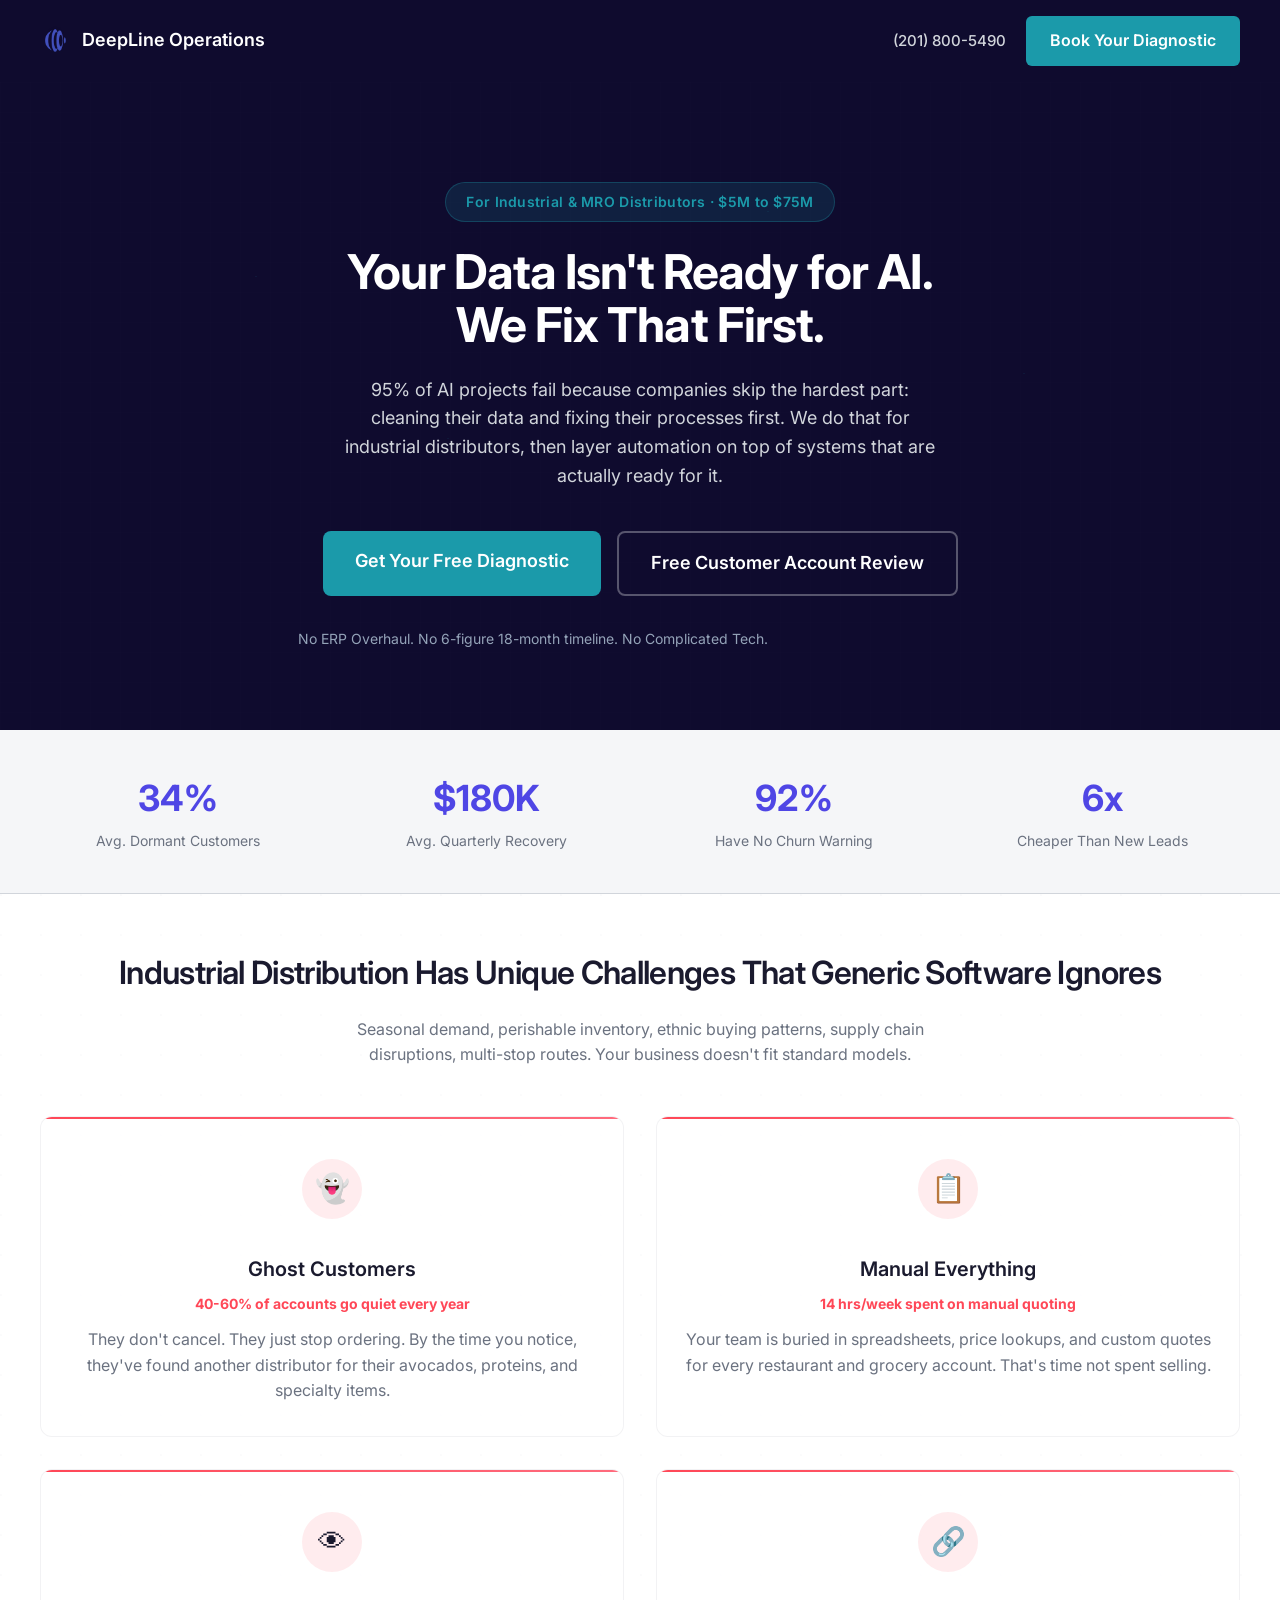
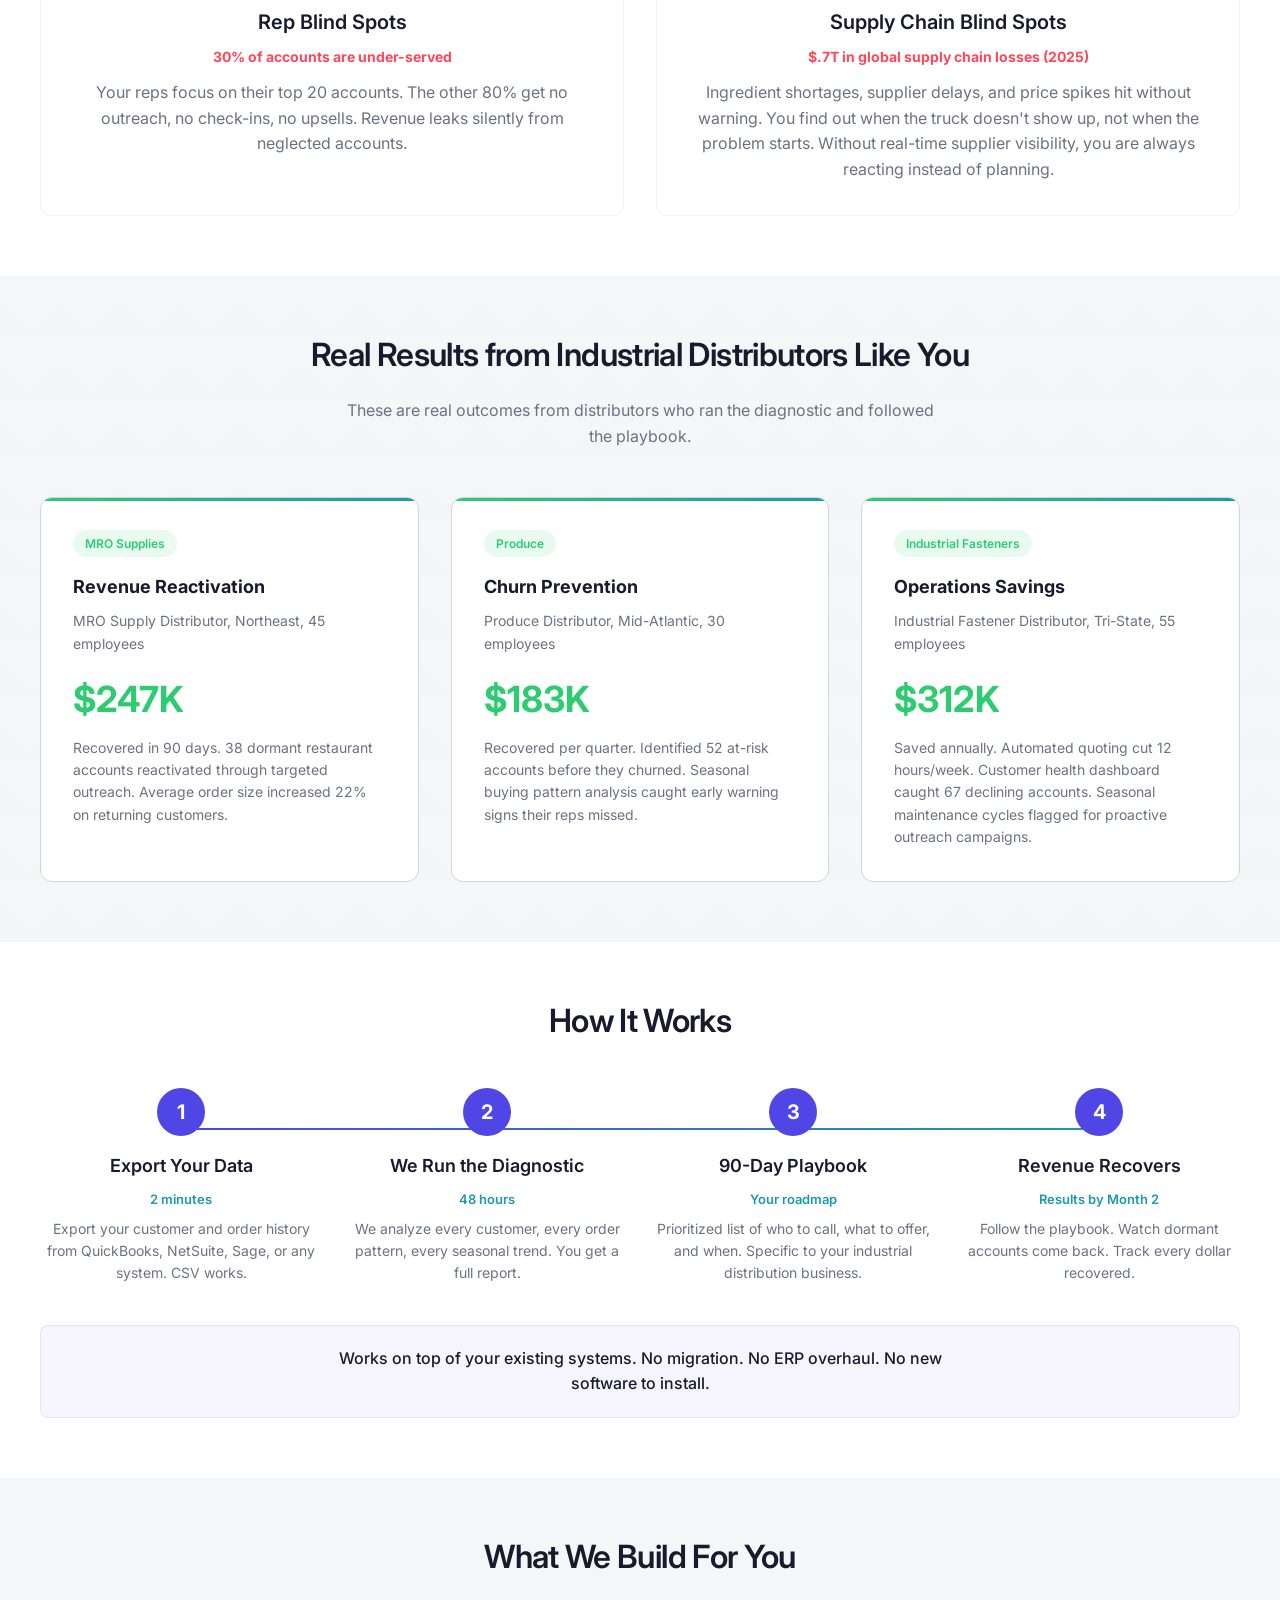
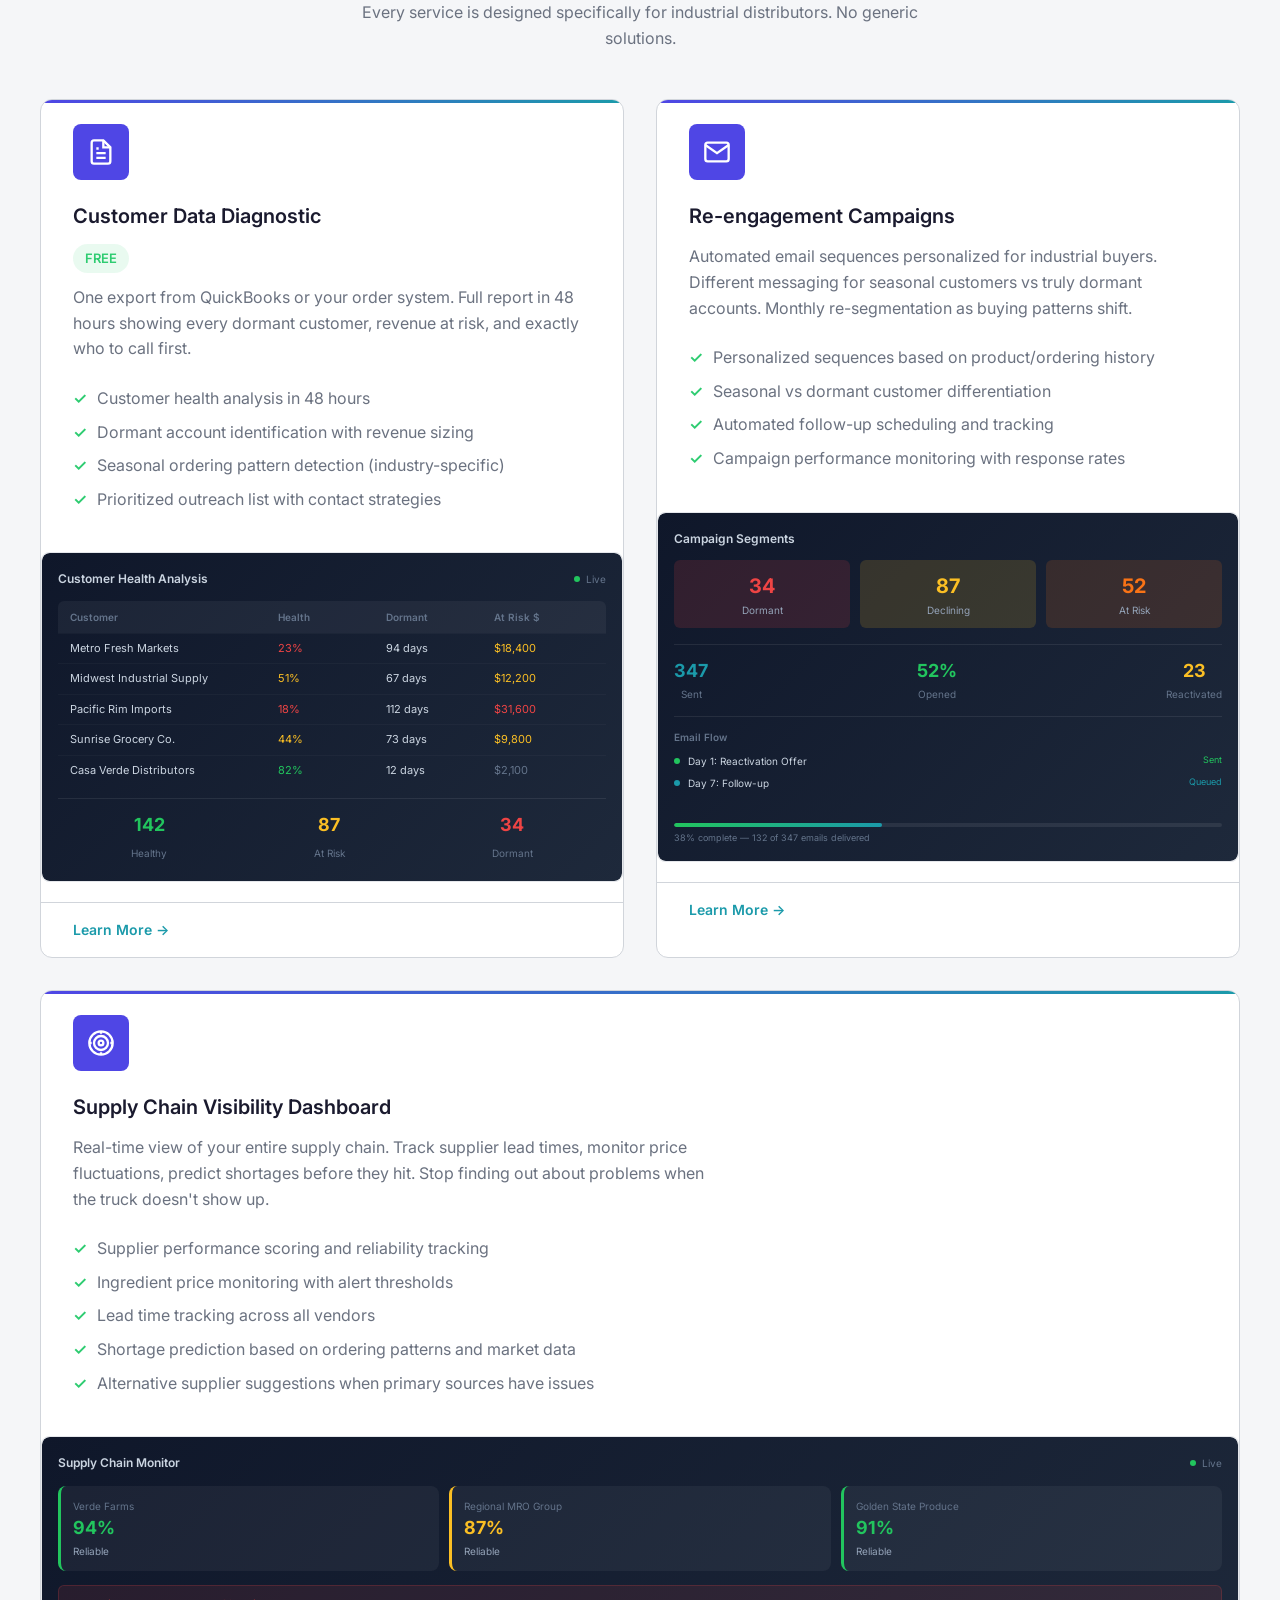
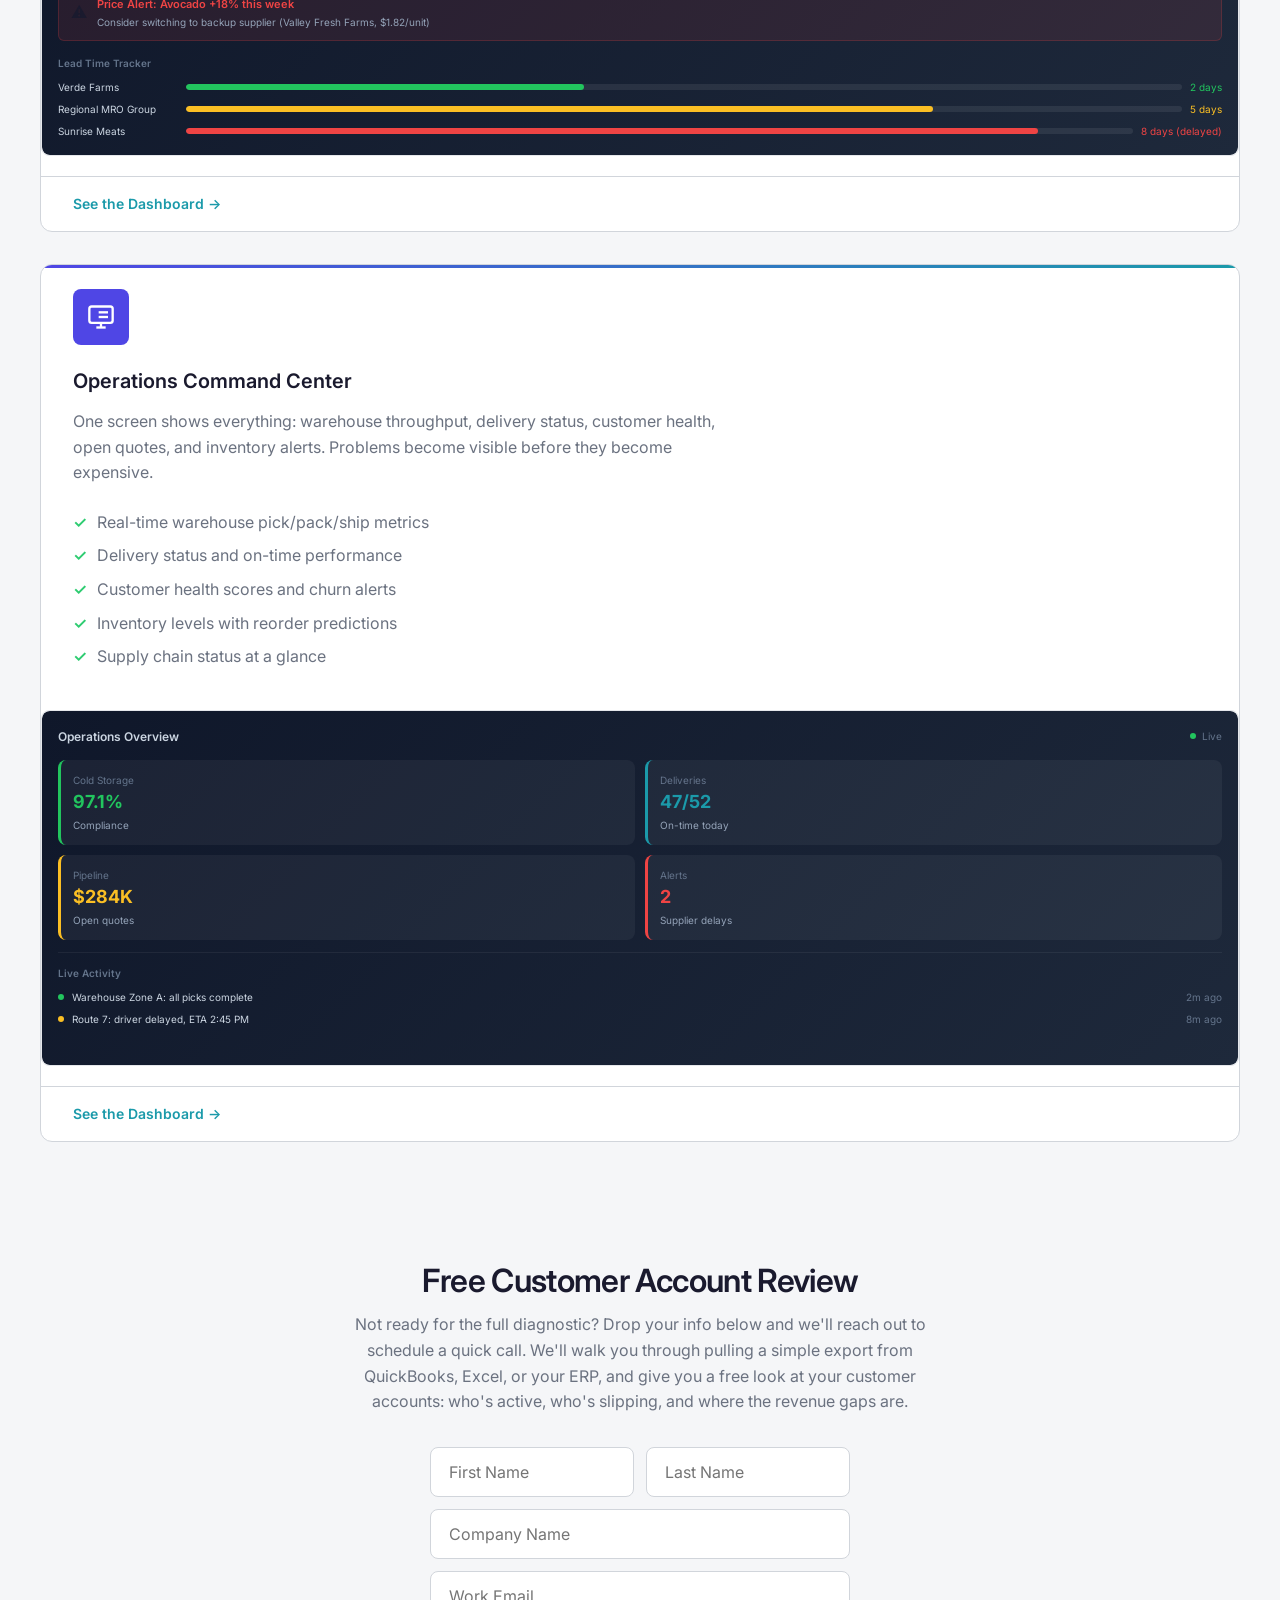
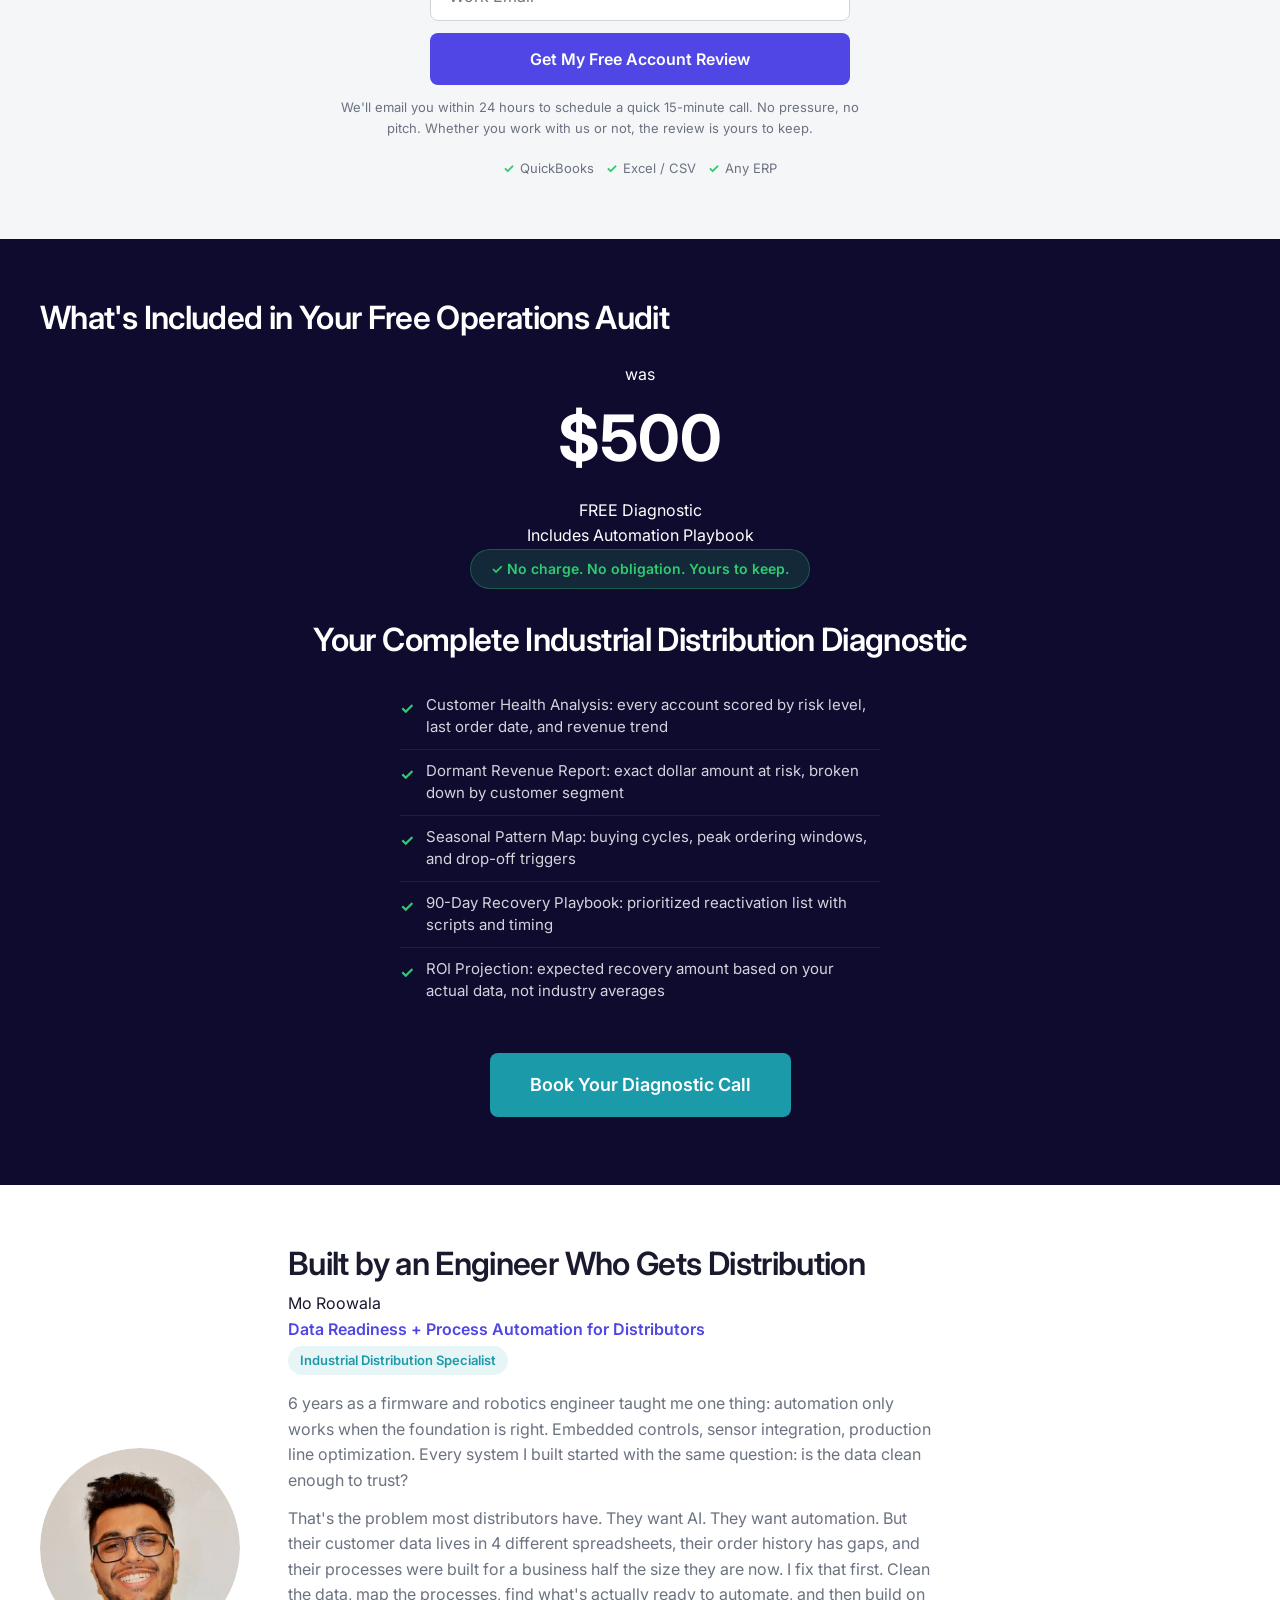
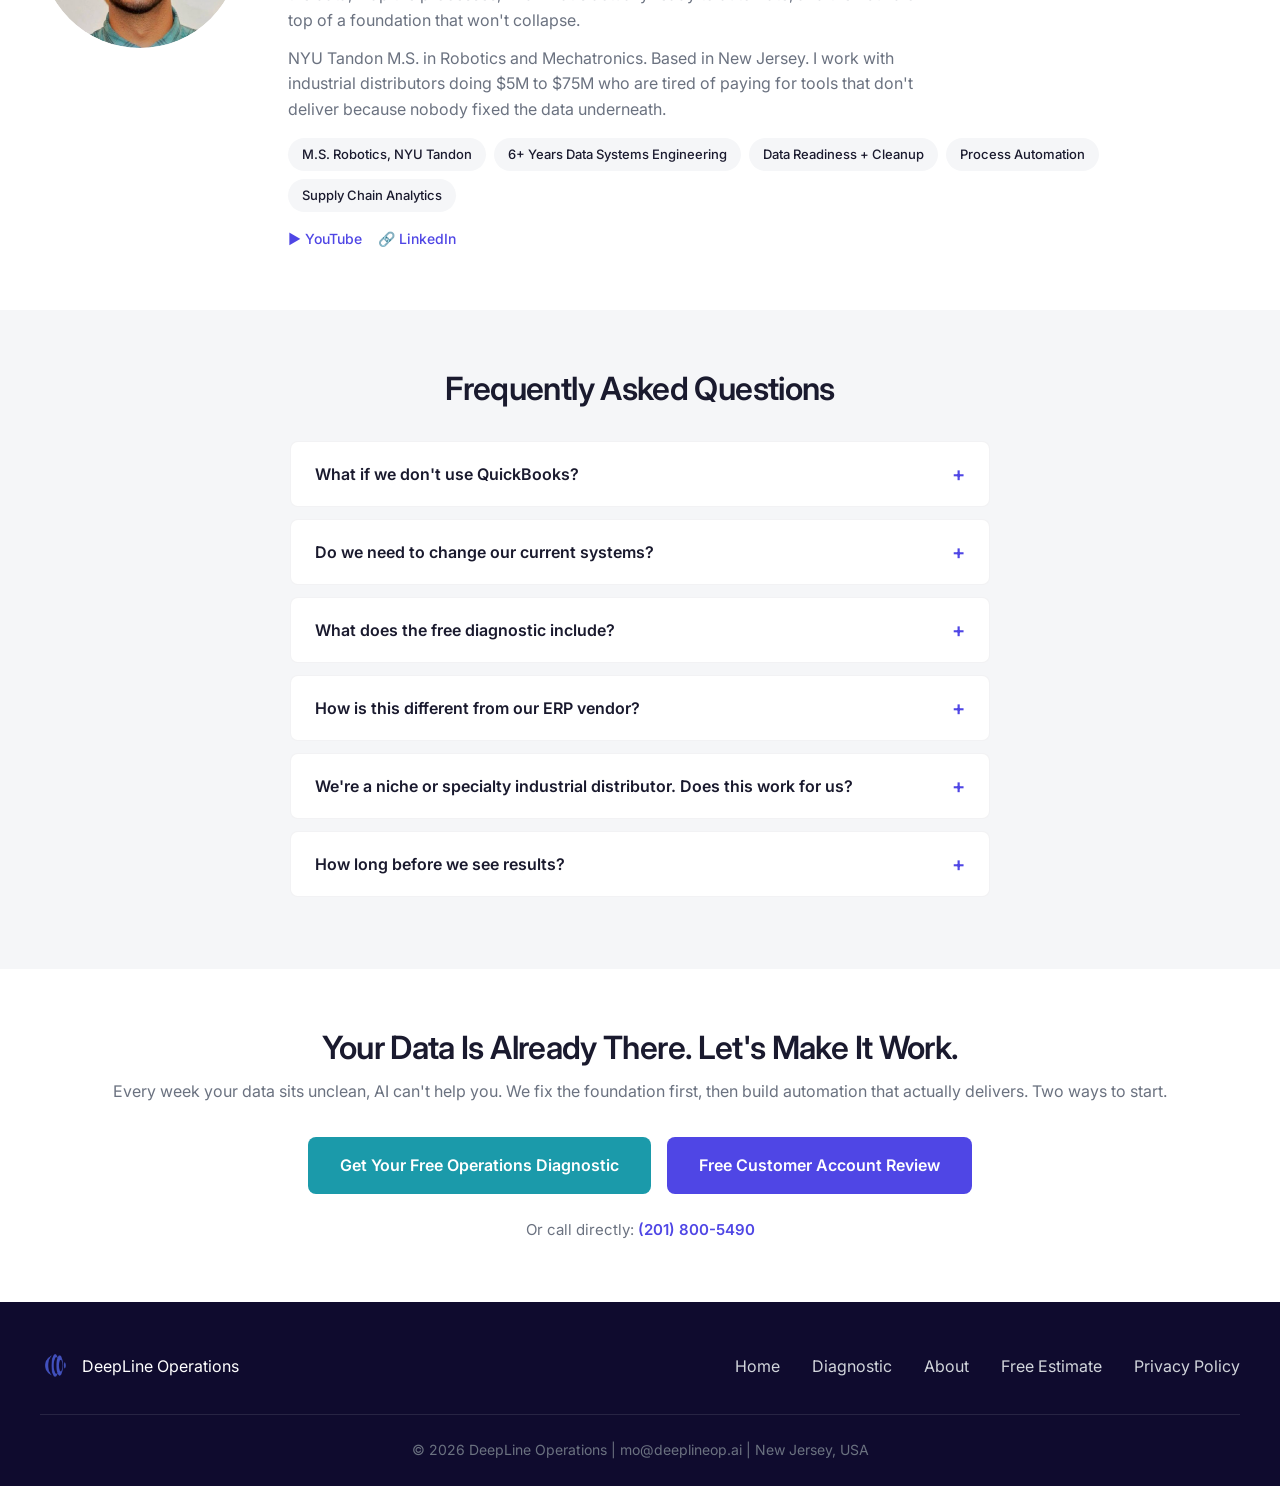
==== commit ddccf4f9: "SEO overhaul: industrial vertical shift, free diagnostic, technical fixes - Shift all content from f" ====
--- a/index.html
+++ b/index.html
@@ -1,26 +1,37 @@
 <!DOCTYPE html>
 <html lang="en">
 <head>
-    <meta charset="UTF-8"> 
+    <meta charset="UTF-8">
     <meta name="viewport" content="width=device-width, initial-scale=1.0">
-    <title>DeepLine Operations - Revenue Recovery for Food Distributors</title>
-    <meta name="description" content="Food distributors lose 34% of customers silently. DeepLine Operations finds your dormant accounts, recovers lost revenue, and builds a 90-day playbook. $500 diagnostic with money-back guarantee.">
+    <script type="text/javascript">
+    (function(c,l,a,r,i,t,y){
+    c[a]=c[a]||function(){(c[a].q=c[a].q||[]).push(arguments)};
+    t=l.createElement(r);t.async=1;t.src="https://www.clarity.ms/tag/"+i;
+    y=l.getElementsByTagName(r)[0];y.parentNode.insertBefore(t,y);
+    })(window, document, "clarity", "script", "vr7qncllbq");
+    </script>
+    <title>DeepLine Operations - Operations Automation for Industrial Distributors</title>
+    <meta name="description" content="Free operations diagnostic for industrial and MRO distributors. We audit your sales, logistics, and admin processes, show you what can be automated, and give you a 90-day playbook. No charge, no obligation.">
     <meta name="author" content="Mo Roowala">
-    <link rel="canonical" href="https://deeplineop.ai/food-distributors.html">
+    <meta name="robots" content="index, follow">
+    <meta name="geo.region" content="US-NJ">
+    <meta name="geo.placename" content="New Jersey">
+    <meta name="keywords" content="industrial distributor automation, MRO operations audit, distributor process optimization, supply chain AI, warehouse automation consultant, distributor scaling, back office automation">
+    <link rel="canonical" href="https://go.deeplineop.ai/">
 
     <!-- Open Graph -->
-    <meta property="og:title" content="Revenue Recovery for Food Distributors | DeepLine Operations">
-    <meta property="og:description" content="95% of AI projects fail because companies skip data cleanup. We fix your data first, then layer automation on top of processes that are actually ready. For food distributors doing $5M-$500M.">
-    <meta property="og:image" content="https://deeplineop.ai/logo.png">
-    <meta property="og:url" content="https://deeplineop.ai/food-distributors.html">
+    <meta property="og:title" content="Operations Automation for Industrial Distributors | DeepLine Operations">
+    <meta property="og:description" content="95% of AI projects fail because companies skip data cleanup. We fix your data first, then layer automation on top of processes that are actually ready. For industrial distributors doing $5M-$75M.">
+    <meta property="og:image" content="https://go.deeplineop.ai/logo.png">
+    <meta property="og:url" content="https://go.deeplineop.ai/">
     <meta property="og:type" content="website">
     <meta property="og:site_name" content="DeepLine Operations">
 
     <!-- Twitter Card -->
     <meta name="twitter:card" content="summary_large_image">
-    <meta name="twitter:title" content="Revenue Recovery for Food Distributors | DeepLine Operations">
-    <meta name="twitter:description" content="95% of AI projects fail because companies skip data cleanup. We fix your data first, then layer automation on top of processes that are actually ready. For food distributors doing $5M-$500M.">
-    <meta name="twitter:image" content="https://deeplineop.ai/logo.png">
+    <meta name="twitter:title" content="Operations Automation for Industrial Distributors | DeepLine Operations">
+    <meta name="twitter:description" content="95% of AI projects fail because companies skip data cleanup. We fix your data first, then layer automation on top of processes that are actually ready. For industrial distributors doing $5M-$75M.">
+    <meta name="twitter:image" content="https://go.deeplineop.ai/logo.png">
 
     <link rel="icon" href="favicon.svg" type="image/svg+xml">
 
@@ -30,9 +41,9 @@
       "@context": "https://schema.org",
       "@type": "Organization",
       "name": "DeepLine Operations",
-      "url": "https://deeplineop.ai",
-      "logo": "https://deeplineop.ai/logo.png",
-      "description": "Revenue recovery specialists helping food distributors find and reactivate dormant customers through data analytics.",
+      "url": "https://go.deeplineop.ai",
+      "logo": "https://go.deeplineop.ai/logo.png",
+      "description": "Operations automation specialists helping industrial distributors audit processes and implement automation across sales, marketing, logistics, and admin.",
       "serviceArea": {
         "@type": "Place",
         "name": "United States"
@@ -58,30 +69,30 @@
       "@context": "https://schema.org",
       "@type": "ProfessionalService",
       "name": "DeepLine Operations",
-      "serviceType": "Revenue Recovery for Food Distributors",
+      "serviceType": "Operations Automation for Industrial Distributors",
       "provider": {
         "@type": "Organization",
         "name": "DeepLine Operations"
       },
-      "description": "Help food distributors recover 20-30% of dormant customer accounts through data analysis and automated reactivation campaigns.",
+      "description": "Free operations audit for industrial distributors: sales, marketing, logistics, and admin process mapping with automation roadmap and 90-day playbook.",
       "areaServed": {
         "@type": "Country",
         "name": "United States"
       },
       "audience": {
         "@type": "BusinessAudience",
-        "name": "Food Distributors ($5M-$100M annual revenue)"
+        "name": "Industrial Distributors ($5M-$75M annual revenue)"
       },
       "hasOfferCatalog": {
         "@type": "OfferCatalog",
-        "name": "Food Distributor Revenue Recovery Services",
+        "name": "Industrial Distributor Operations Audit Services",
         "itemListElement": [
           {
             "@type": "Offer",
             "itemOffered": {
               "@type": "Service",
-              "name": "Food Distributor Data Diagnostic",
-              "description": "48-hour analysis of your customer data identifying dormant accounts, seasonal drop-offs, and revenue at risk"
+              "name": "Sales & Operations Process Audit",
+              "description": "Full review of how leads come in, how quotes go out, logistics routing, invoicing, and every manual task consuming your team's hours"
             }
           },
           {
@@ -89,16 +100,16 @@
             "itemOffered": {
               "@type": "Service",
               "name": "90-Day Recovery Playbook",
-              "description": "Prioritized reactivation campaigns with tracking and follow-up automation for food distributors"
+              "description": "Step-by-step plan identifying which processes are ready to automate now, the exact order to tackle them, expected ROI, and timelines"
             }
           }
         ]
       },
       "offers": {
         "@type": "Offer",
-        "name": "$500 Operations Diagnostic",
-        "description": "Complete operations audit for food distributors: customer health analysis, workflow audit, 90-day recovery roadmap, and ROI projections",
-        "price": "500",
+        "name": "Free Operations Diagnostic",
+        "description": "Complete operations audit for industrial distributors: sales, marketing, logistics, and admin process mapping with automation roadmap",
+        "price": "0",
         "priceCurrency": "USD"
       }
     }
@@ -128,10 +139,10 @@
         },
         {
           "@type": "Question",
-          "name": "What does the money-back guarantee actually mean?",
+          "name": "What does the free diagnostic include?",
           "acceptedAnswer": {
             "@type": "Answer",
-            "text": "If our diagnostic does not identify at least $50K in recoverable dormant revenue, you get a full refund. No questions asked."
+            "text": "A complete operations audit covering your sales process, marketing and outreach, logistics and fulfillment, backend admin, an automation roadmap, and a 90-day implementation playbook. No charge, no obligation, yours to keep."
           }
         },
         {
@@ -144,10 +155,10 @@
         },
         {
           "@type": "Question",
-          "name": "We're a specialty/ethnic food distributor. Does this work for us?",
+          "name": "We're a niche or specialty industrial distributor. Does this work for us?",
           "acceptedAnswer": {
             "@type": "Answer",
-            "text": "Especially well. Specialty and ethnic food distributors often have the highest recovery potential because buying patterns are more niche and harder to replace. We have deep experience analyzing supply chain and operations data for halal, kosher, Latin, and Asian specialty distributors. Community purchasing cycles, cultural seasonal demand, and multi-language customer bases all require a different approach than standard distribution models."
+            "text": "Especially well. Specialty industrial distributors — MRO, fasteners, safety, electrical, plumbing — often have the highest automation potential because their operations involve high SKU counts, complex quoting, and long-tail customer bases. We have deep experience with distributors handling thousands of SKUs across multiple warehouses and territories."
           }
         },
         {
@@ -162,6 +173,32 @@
     }
     </script>
 
+    <!-- Schema: Person (E-E-A-T) -->
+    <script type="application/ld+json">
+    {
+      "@context": "https://schema.org",
+      "@type": "Person",
+      "name": "Mo Roowala",
+      "jobTitle": "Founder & CEO",
+      "worksFor": {
+        "@type": "Organization",
+        "name": "DeepLine Operations",
+        "url": "https://go.deeplineop.ai"
+      },
+      "alumniOf": {
+        "@type": "CollegeOrUniversity",
+        "name": "NYU Tandon School of Engineering"
+      },
+      "knowsAbout": ["Process Automation", "Data Engineering", "Industrial Distribution", "Supply Chain Analytics", "Robotics", "MRO Operations"],
+      "sameAs": [
+        "https://www.linkedin.com/in/mohammedali-roowala",
+        "https://www.youtube.com/@DeeplineOperations"
+      ]
+    }
+    </script>
+
+    <link rel="preconnect" href="https://fonts.googleapis.com">
+    <link rel="preconnect" href="https://fonts.gstatic.com" crossorigin>
     <link href="https://fonts.googleapis.com/css2?family=Inter:wght@400;500;600;700&display=swap" rel="stylesheet">
     <link rel="stylesheet" href="styles.css">
     <style>
@@ -1689,7 +1726,7 @@
     <nav>
         <div class="nav-container">
             <a href="/" class="logo-section">
-                <img src="logo.png" alt="DeepLine Operations">
+                <img src="logo.png" alt="DeepLine Operations" width="30" height="32">
                 <span class="logo-text">DeepLine Operations</span>
             </a>
             <div class="nav-right">
@@ -1706,14 +1743,14 @@
         <div class="hero-ambient"></div>
         <div class="container">
             <div class="hero-content">
-                <div class="hero-badge">For Small &amp; Mid-Market Food Distributors · $5M to $500M</div>
+                <div class="hero-badge">For Industrial &amp; MRO Distributors · $5M to $75M</div>
                 <h1>Your Data Isn't Ready for AI.<br>We Fix That First.</h1>
-                <p class="hero-subtitle">95% of AI projects fail because companies skip the hardest part: cleaning their data and fixing their processes first. We do that for food distributors, then layer automation on top of systems that are actually ready for it.</p>
+                <p class="hero-subtitle">95% of AI projects fail because companies skip the hardest part: cleaning their data and fixing their processes first. We do that for industrial distributors, then layer automation on top of systems that are actually ready for it.</p>
                 <div class="hero-ctas">
-                    <a href="#diagnostic" class="hero-cta primary">$500 Operations Diagnostic</a>
+                    <a href="#diagnostic" class="hero-cta primary">Get Your Free Diagnostic</a>
                     <a href="#free-report" class="hero-cta secondary">Free Customer Account Review</a>
                 </div>
-                <p class="trust-line"><strong>100% money-back guarantee.</strong> No contracts. Results in 48 hours.</p>
+                <p class="trust-line"><span class="highlight">No ERP Overhaul.</span> No 6-figure 18-month timeline. <span class="highlight">No Complicated Tech.</span></p>
             </div>
         </div>
     </section>
@@ -1746,7 +1783,7 @@
     <section class="problems">
         <div class="container">
             <div class="section-header">
-                <h2>Food Distribution Has Unique Challenges That Generic Software Ignores</h2>
+                <h2>Industrial Distribution Has Unique Challenges That Generic Software Ignores</h2>
                 <p>Seasonal demand, perishable inventory, ethnic buying patterns, supply chain disruptions, multi-stop routes. Your business doesn't fit standard models.</p>
             </div>
             <div class="problems-grid">
@@ -1790,14 +1827,14 @@
     <section class="results">
         <div class="container">
             <div class="section-header">
-                <h2>Real Results from Food Distributors Like You</h2>
+                <h2>Real Results from Industrial Distributors Like You</h2>
                 <p>These are real outcomes from distributors who ran the diagnostic and followed the playbook.</p>
             </div>
             <div class="results-grid">
                 <div class="result-card" data-delay="0">
-                    <div class="result-tag">Frozen Foods</div>
+                    <div class="result-tag">MRO Supplies</div>
                     <h4>Revenue Reactivation</h4>
-                    <div class="result-company">Frozen Food Distributor, Northeast, 45 employees</div>
+                    <div class="result-company">MRO Supply Distributor, Northeast, 45 employees</div>
                     <div class="result-number">$247K</div>
                     <div class="result-detail">Recovered in 90 days. 38 dormant restaurant accounts reactivated through targeted outreach. Average order size increased 22% on returning customers.</div>
                 </div>
@@ -1809,11 +1846,11 @@
                     <div class="result-detail">Recovered per quarter. Identified 52 at-risk accounts before they churned. Seasonal buying pattern analysis caught early warning signs their reps missed.</div>
                 </div>
                 <div class="result-card" data-delay="400">
-                    <div class="result-tag">Specialty Foods</div>
+                    <div class="result-tag">Industrial Fasteners</div>
                     <h4>Operations Savings</h4>
-                    <div class="result-company">Specialty Food Distributor, Tri-State, 55 employees</div>
+                    <div class="result-company">Industrial Fastener Distributor, Tri-State, 55 employees</div>
                     <div class="result-number">$312K</div>
-                    <div class="result-detail">Saved annually. Automated quoting cut 12 hours/week. Customer health dashboard caught 67 declining accounts. Ethnic food buying patterns flagged for seasonal campaigns.</div>
+                    <div class="result-detail">Saved annually. Automated quoting cut 12 hours/week. Customer health dashboard caught 67 declining accounts. Seasonal maintenance cycles flagged for proactive outreach campaigns.</div>
                 </div>
             </div>
         </div>
@@ -1842,7 +1879,7 @@
                     <div class="step-number">3</div>
                     <h3>90-Day Playbook</h3>
                     <div class="step-time">Your roadmap</div>
-                    <p>Prioritized list of who to call, what to offer, and when. Specific to your food distribution business.</p>
+                    <p>Prioritized list of who to call, what to offer, and when. Specific to your industrial distribution business.</p>
                 </div>
                 <div class="step-card">
                     <div class="step-number">4</div>
@@ -1862,7 +1899,7 @@
         <div class="container">
             <div class="section-header">
                 <h2>What We Build For You</h2>
-                <p>Every service is designed specifically for food distributors. No generic solutions.</p>
+                <p>Every service is designed specifically for industrial distributors. No generic solutions.</p>
             </div>
             <div class="services-grid">
 
@@ -1879,12 +1916,12 @@
                             </svg>
                         </div>
                         <h3>Customer Data Diagnostic</h3>
-                        <div class="service-price-badge">$500 one-time</div>
+                        <div class="service-price-badge">FREE</div>
                         <p class="service-description">One export from QuickBooks or your order system. Full report in 48 hours showing every dormant customer, revenue at risk, and exactly who to call first.</p>
                         <ul class="service-features">
                             <li>Customer health analysis in 48 hours</li>
                             <li>Dormant account identification with revenue sizing</li>
-                            <li>Seasonal ordering pattern detection (food-specific)</li>
+                            <li>Seasonal ordering pattern detection (industry-specific)</li>
                             <li>Prioritized outreach list with contact strategies</li>
                         </ul>
                     </div>
@@ -1902,7 +1939,7 @@
                                     <span>Metro Fresh Markets</span><span style="color:#ef4444;">23%</span><span>94 days</span><span style="color:#fbbf24;">$18,400</span>
                                 </div>
                                 <div class="health-table-row">
-                                    <span>Golden Harvest Foods</span><span style="color:#fbbf24;">51%</span><span>67 days</span><span style="color:#fbbf24;">$12,200</span>
+                                    <span>Midwest Industrial Supply</span><span style="color:#fbbf24;">51%</span><span>67 days</span><span style="color:#fbbf24;">$12,200</span>
                                 </div>
                                 <div class="health-table-row">
                                     <span>Pacific Rim Imports</span><span style="color:#ef4444;">18%</span><span>112 days</span><span style="color:#ef4444;">$31,600</span>
@@ -1934,7 +1971,7 @@
                             </svg>
                         </div>
                         <h3>Re-engagement Campaigns</h3>
-                        <p class="service-description">Automated email sequences personalized for food buyers. Different messaging for seasonal customers vs truly dormant accounts. Monthly re-segmentation as buying patterns shift.</p>
+                        <p class="service-description">Automated email sequences personalized for industrial buyers. Different messaging for seasonal customers vs truly dormant accounts. Monthly re-segmentation as buying patterns shift.</p>
                         <ul class="service-features">
                             <li>Personalized sequences based on product/ordering history</li>
                             <li>Seasonal vs dormant customer differentiation</li>
@@ -2039,7 +2076,7 @@
                                     <div style="font-size:10px;color:#94a3b8;">Reliable</div>
                                 </div>
                                 <div class="supplier-card" style="background:rgba(255,255,255,0.05);border-radius:8px;padding:12px;border-left:3px solid #fbbf24;">
-                                    <div style="font-size:10px;color:#64748b;">Pacific Seafood</div>
+                                    <div style="font-size:10px;color:#64748b;">Regional MRO Group</div>
                                     <div class="count-val" data-count="87" data-suffix="%" style="font-size:18px;font-weight:700;color:#fbbf24;">0%</div>
                                     <div style="font-size:10px;color:#94a3b8;">Reliable</div>
                                 </div>
@@ -2066,7 +2103,7 @@
                                     <span style="font-size:10px;color:#22c55e;">2 days</span>
                                 </div>
                                 <div class="lead-time-row" style="display:flex;align-items:center;gap:8px;">
-                                    <span style="font-size:10px;color:#cbd5e1;width:120px;">Pacific Seafood</span>
+                                    <span style="font-size:10px;color:#cbd5e1;width:120px;">Regional MRO Group</span>
                                     <div style="flex:1;height:6px;background:rgba(255,255,255,0.08);border-radius:3px;overflow:hidden;"><div class="lead-time-fill" style="width:75%;height:100%;background:#fbbf24;border-radius:3px;"></div></div>
                                     <span style="font-size:10px;color:#fbbf24;">5 days</span>
                                 </div>
@@ -2195,14 +2232,19 @@
         </div>
     </section>
 
-    <!-- $500 Diagnostic Offer -->
+    <!-- Free Diagnostic Offer -->
     <section id="diagnostic" class="diagnostic-offer">
         <div class="container">
+            <h2 class="diagnostic-heading">What's Included in Your Free Operations Audit</h2>
             <div class="diagnostic-inner">
-                <p class="price-anchor">Consultants charge <span class="strikethrough">$5,000-$10,000</span> for this analysis</p>
-                <div class="diagnostic-price">$500</div>
-                <div class="guarantee-badge">&#10003; 100% Money-Back Guarantee</div>
-                <h2 style="color: white;">Your Complete Food Distribution Diagnostic</h2>
+                <div class="diagnostic-price-block">
+                    <div class="price-was">was</div>
+                    <div class="diagnostic-price"><span class="price-crossed">$500</span></div>
+                    <div class="price-now">FREE Diagnostic</div>
+                    <div class="price-label">Includes Automation Playbook</div>
+                </div>
+                <div class="guarantee-badge">&#10003; No charge. No obligation. Yours to keep.</div>
+                <h2 style="color: white;">Your Complete Industrial Distribution Diagnostic</h2>
                 <div class="deliverables">
                     <div class="deliverable-item">
                         <span class="deliverable-check">&#10003;</span>
@@ -2225,7 +2267,7 @@
                         <span class="deliverable-text">ROI Projection: expected recovery amount based on your actual data, not industry averages</span>
                     </div>
                 </div>
-                <a href="https://calendly.com/mo-deeplineop/30min" class="diagnostic-cta" target="_blank">Book Your Diagnostic Call</a>
+                <a href="https://calendly.com/mo-deeplineop/30min" class="diagnostic-cta" target="_blank" rel="noopener noreferrer">Book Your Diagnostic Call</a>
             </div>
         </div>
     </section>
@@ -2235,15 +2277,16 @@
         <div class="container">
             <div class="about-content">
                 <div class="about-photo">
-                    <img src="mo-headshot.png" alt="Mo Roowala - Founder, DeepLine Operations">
+                    <img src="mo-headshot.png" alt="Mo Roowala - Founder, DeepLine Operations" width="200" height="200" loading="lazy">
                 </div>
                 <div class="about-text">
-                    <h2>Mo Roowala</h2>
+                    <h2>Built by an Engineer Who Gets Distribution</h2>
+                    <div class="about-name">Mo Roowala</div>
                     <div class="about-role">Data Readiness + Process Automation for Distributors</div>
-                    <div class="about-specialist-tag">Food Distribution Specialist</div>
+                    <div class="about-specialist-tag">Industrial Distribution Specialist</div>
                     <p>6 years as a firmware and robotics engineer taught me one thing: automation only works when the foundation is right. Embedded controls, sensor integration, production line optimization. Every system I built started with the same question: is the data clean enough to trust?</p>
                     <p>That's the problem most distributors have. They want AI. They want automation. But their customer data lives in 4 different spreadsheets, their order history has gaps, and their processes were built for a business half the size they are now. I fix that first. Clean the data, map the processes, find what's actually ready to automate, and then build on top of a foundation that won't collapse.</p>
-                    <p>NYU Tandon M.S. in Robotics and Mechatronics. Based in New Jersey. I work with food distributors doing $5M to $500M who are tired of paying for tools that don't deliver because nobody fixed the data underneath.</p>
+                    <p>NYU Tandon M.S. in Robotics and Mechatronics. Based in New Jersey. I work with industrial distributors doing $5M to $75M who are tired of paying for tools that don't deliver because nobody fixed the data underneath.</p>
                     <div class="about-credentials">
                         <span class="credential-tag">M.S. Robotics, NYU Tandon</span>
                         <span class="credential-tag">6+ Years Data Systems Engineering</span>
@@ -2252,8 +2295,8 @@
                         <span class="credential-tag">Supply Chain Analytics</span>
                     </div>
                     <div class="about-links">
-                        <a href="https://www.youtube.com/@DeeplineOperations" target="_blank">&#9654; YouTube</a>
-                        <a href="https://www.linkedin.com/in/mohammedali-roowala" target="_blank">&#128279; LinkedIn</a>
+                        <a href="https://www.youtube.com/@DeeplineOperations" target="_blank" rel="noopener noreferrer">&#9654; YouTube</a>
+                        <a href="https://www.linkedin.com/in/mohammedali-roowala" target="_blank" rel="noopener noreferrer">&#128279; LinkedIn</a>
                     </div>
                 </div>
             </div>
@@ -2287,11 +2330,11 @@
                 </div>
                 <div class="faq-item">
                     <button class="faq-question">
-                        What does the money-back guarantee actually mean?
+                        What does the free diagnostic include?
                         <span class="faq-toggle">+</span>
                     </button>
                     <div class="faq-answer">
-                        <div class="faq-answer-inner">If our diagnostic does not identify at least $50K in recoverable dormant revenue, you get a full $500 refund. No questions asked. We've never had to issue one.</div>
+                        <div class="faq-answer-inner">A complete operations audit covering your sales process, marketing and outreach, logistics and fulfillment, backend admin, an automation roadmap, and a 90-day implementation playbook. No charge, no obligation, yours to keep.</div>
                     </div>
                 </div>
                 <div class="faq-item">
@@ -2305,11 +2348,11 @@
                 </div>
                 <div class="faq-item">
                     <button class="faq-question">
-                        We're a specialty/ethnic food distributor. Does this work for us?
+                        We're a niche or specialty industrial distributor. Does this work for us?
                         <span class="faq-toggle">+</span>
                     </button>
                     <div class="faq-answer">
-                        <div class="faq-answer-inner">Especially well. Specialty and ethnic food distributors often have the highest recovery potential because buying patterns are more niche and harder to replace. We have deep experience analyzing supply chain and operations data for halal, kosher, Latin, and Asian specialty distributors. Community purchasing cycles, cultural seasonal demand, and multi-language customer bases all require a different approach than standard distribution models.</div>
+                        <div class="faq-answer-inner">Especially well. Specialty industrial distributors — MRO, fasteners, safety, electrical, plumbing — often have the highest automation potential because their operations involve high SKU counts, complex quoting, and long-tail customer bases. We have deep experience with distributors handling thousands of SKUs across multiple warehouses and territories.</div>
                     </div>
                 </div>
                 <div class="faq-item">
@@ -2331,7 +2374,7 @@
             <h2>Your Data Is Already There. Let's Make It Work.</h2>
             <p class="subtext">Every week your data sits unclean, AI can't help you. We fix the foundation first, then build automation that actually delivers. Two ways to start.</p>
             <div class="final-cta-buttons">
-                <a href="#diagnostic" class="primary">$500 Data + Operations Diagnostic</a>
+                <a href="#diagnostic" class="primary">Get Your Free Operations Diagnostic</a>
                 <a href="#free-report" class="secondary">Free Customer Account Review</a>
             </div>
             <p class="final-phone">Or call directly: <a href="tel:2018005490">(201) 800-5490</a></p>
@@ -2343,7 +2386,7 @@
         <div class="container">
             <div class="footer-content">
                 <a href="/" class="footer-logo">
-                    <img src="logo.png" alt="DeepLine Operations">
+                    <img src="logo.png" alt="DeepLine Operations" width="30" height="32">
                     <span>DeepLine Operations</span>
                 </a>
                 <ul class="footer-nav">
@@ -2508,9 +2551,9 @@
                 body: JSON.stringify({
                     name: firstName + ' ' + lastName,
                     email: email,
-                    tool: 'Food Distributor Free Account Review',
+                    tool: 'Industrial Distributor Free Account Review',
                     _subject: 'New Lead: ' + firstName + ' ' + lastName + ' (' + company + ') - Free Account Review',
-                    message: firstName + ' ' + lastName + ' from ' + company + ' (' + email + ') requested a free customer account review from the food distributors landing page.'
+                    message: firstName + ' ' + lastName + ' from ' + company + ' (' + email + ') requested a free operations diagnostic from the industrial distributors homepage.'
                 })
             }).catch(function() {});
 
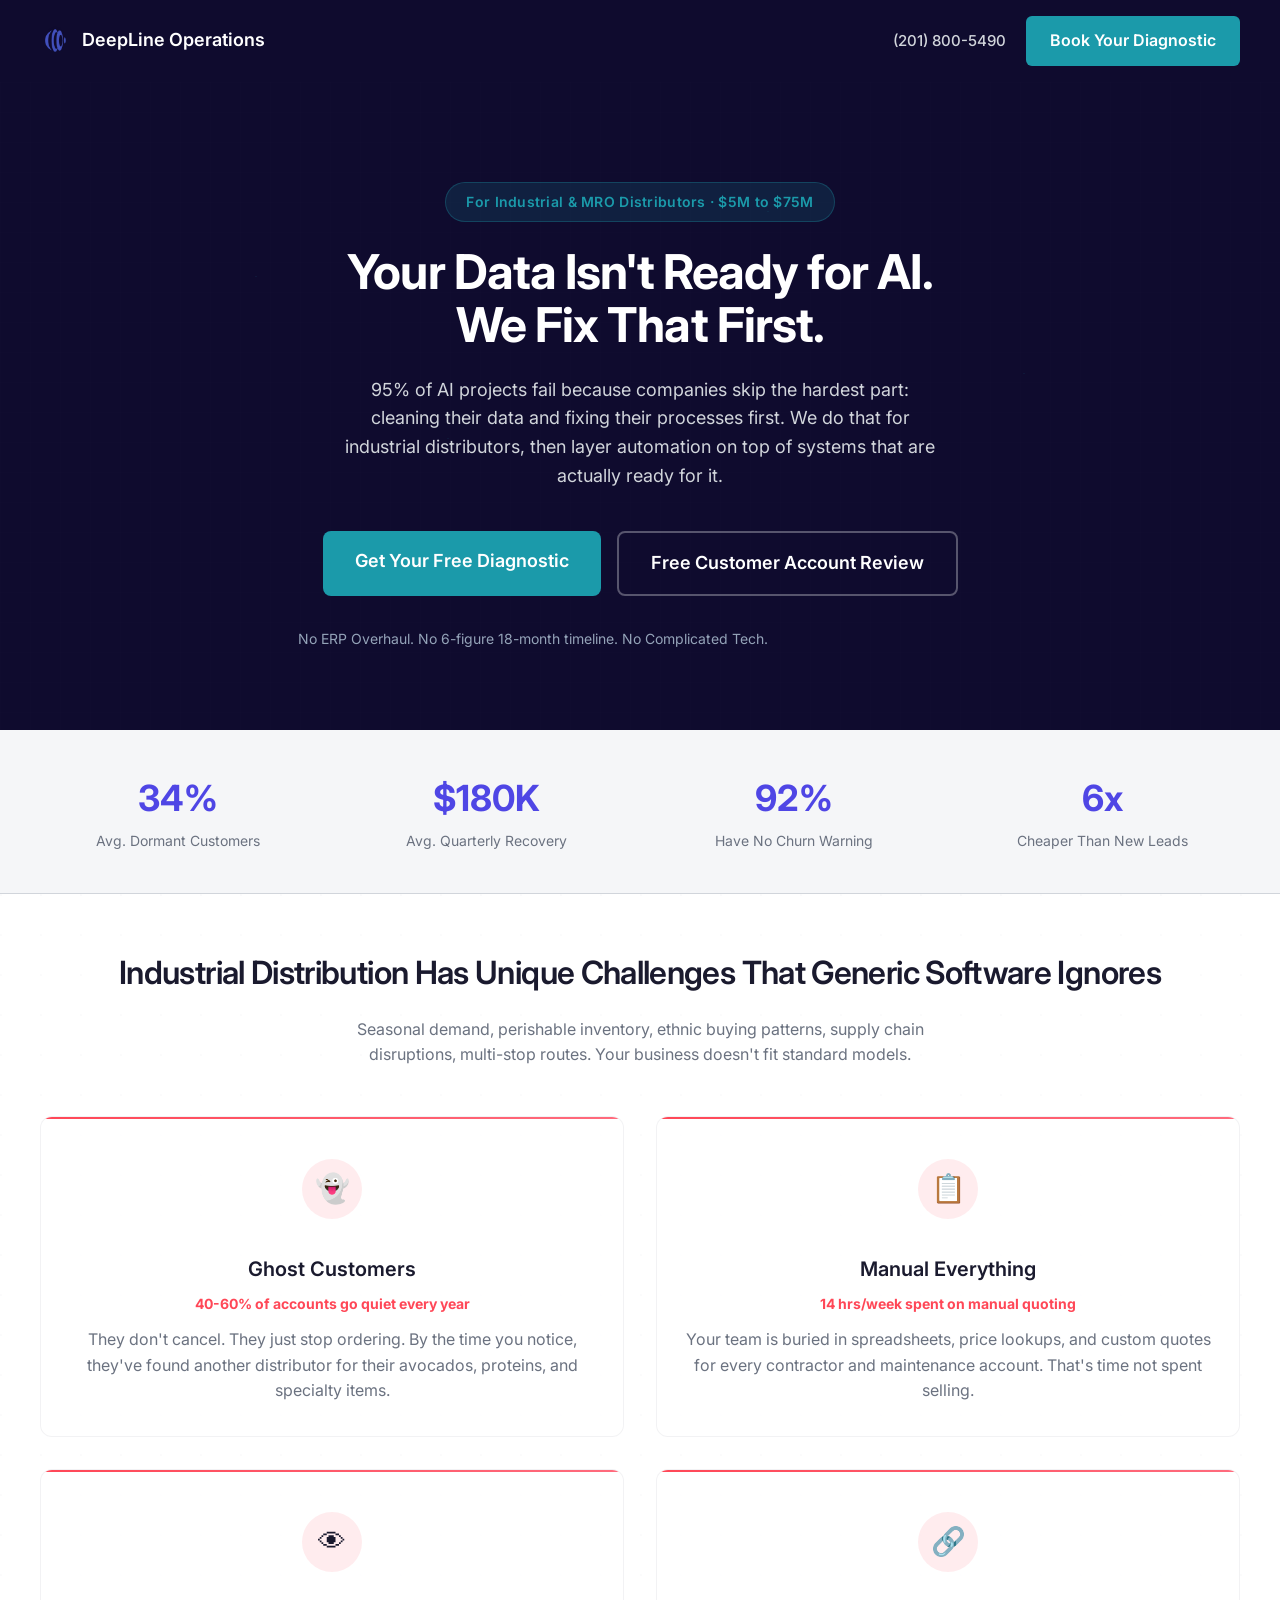
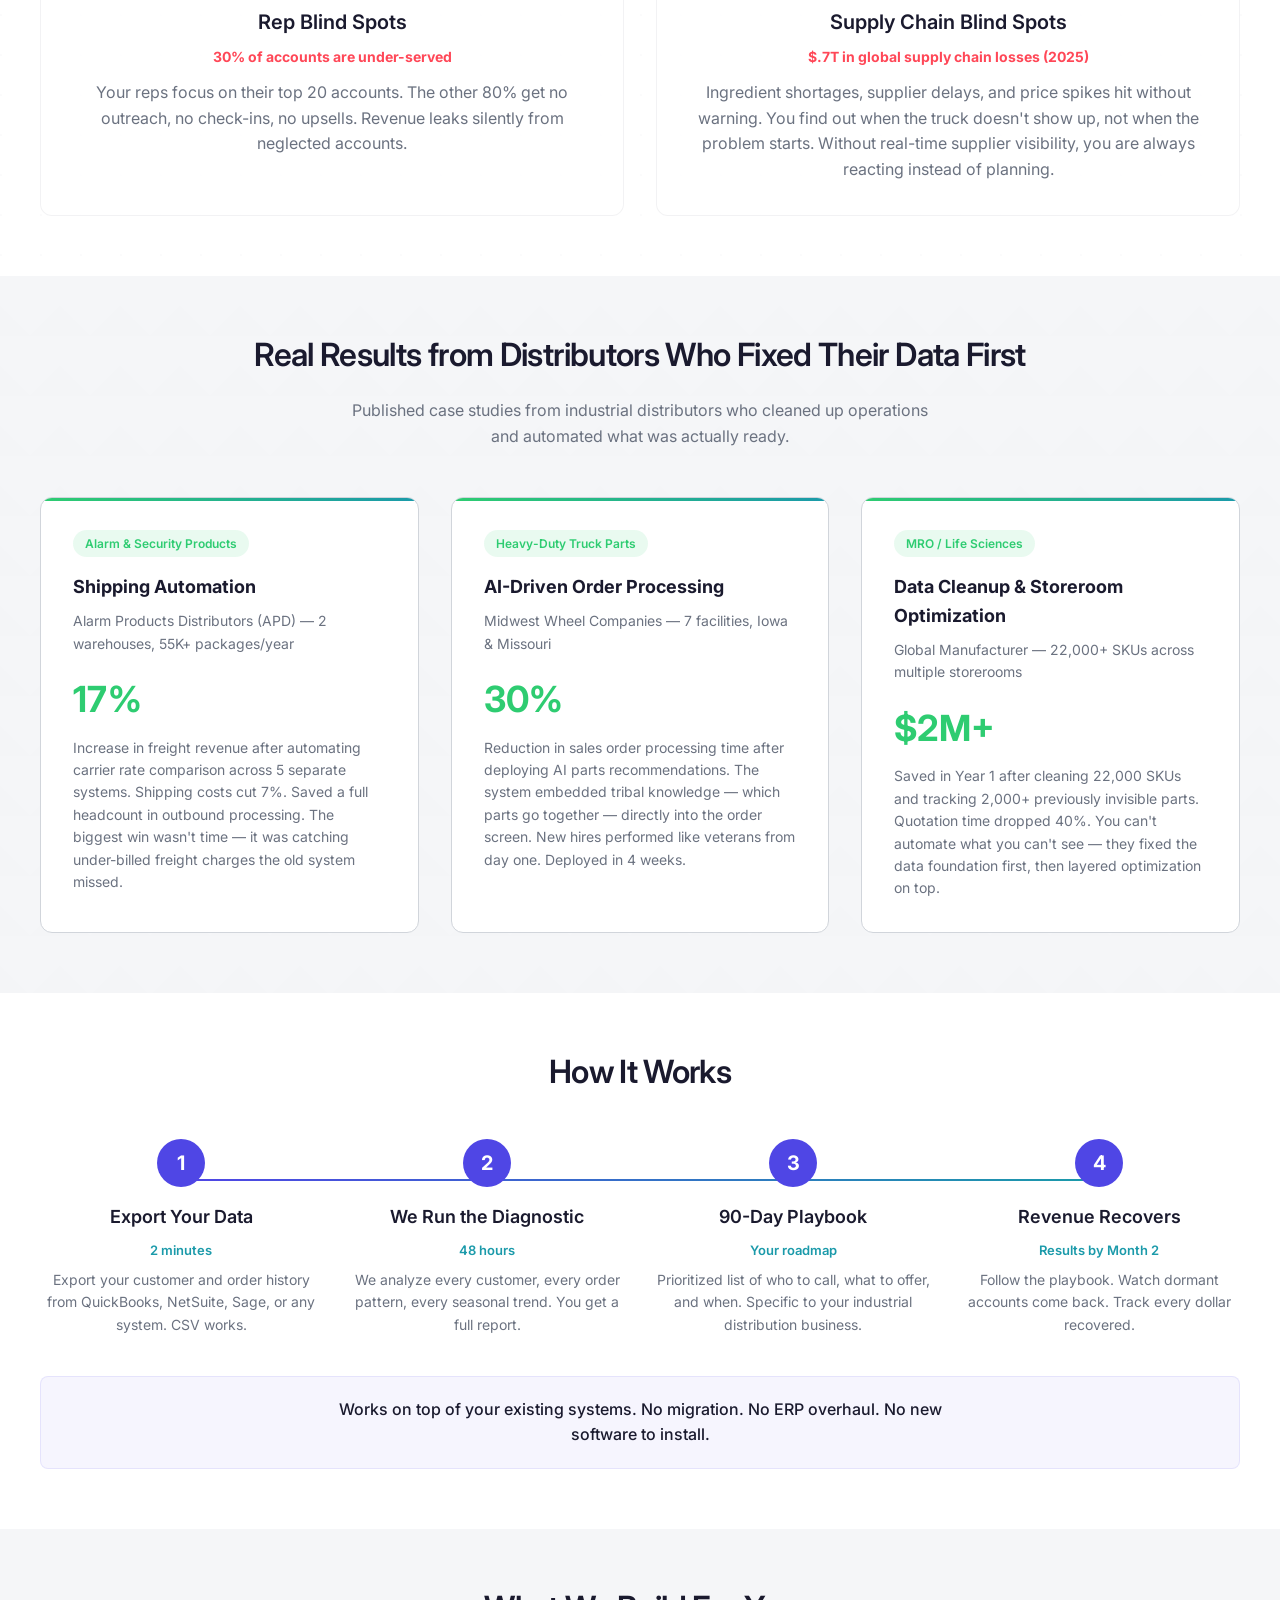
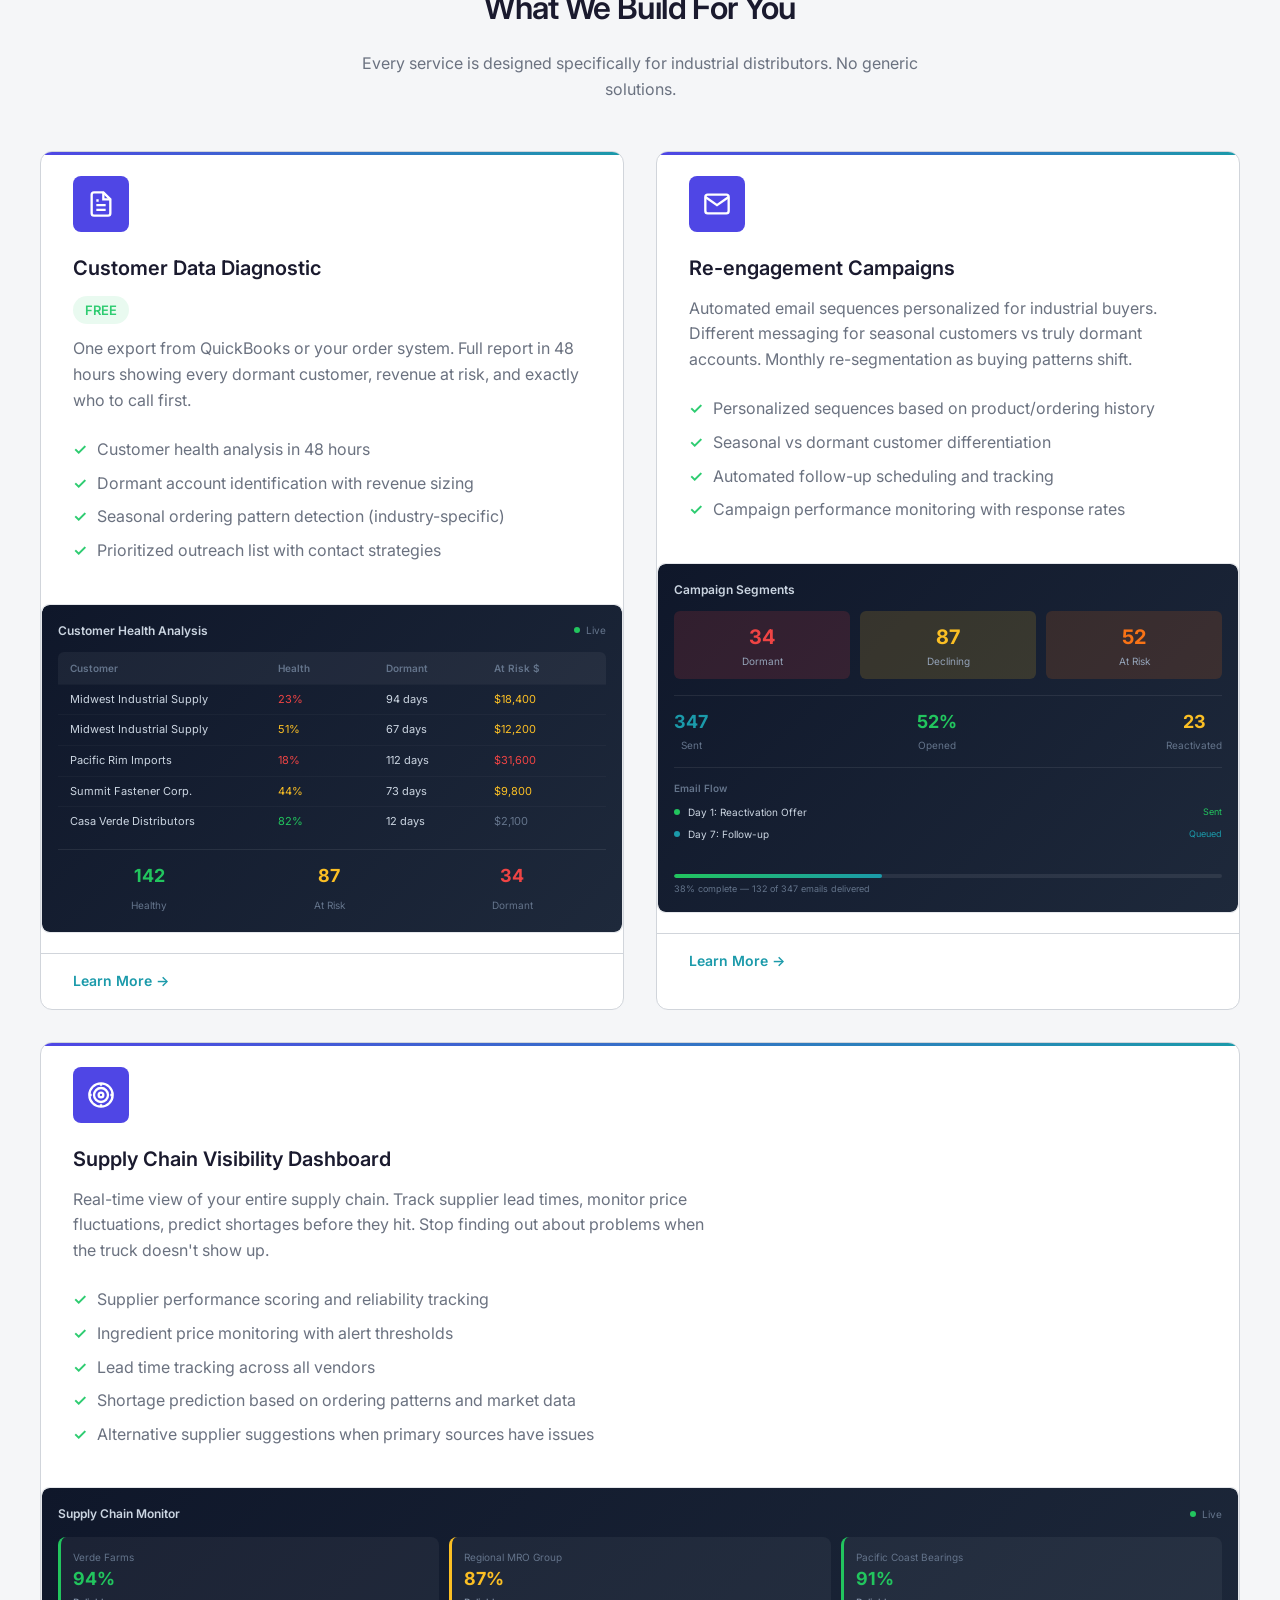
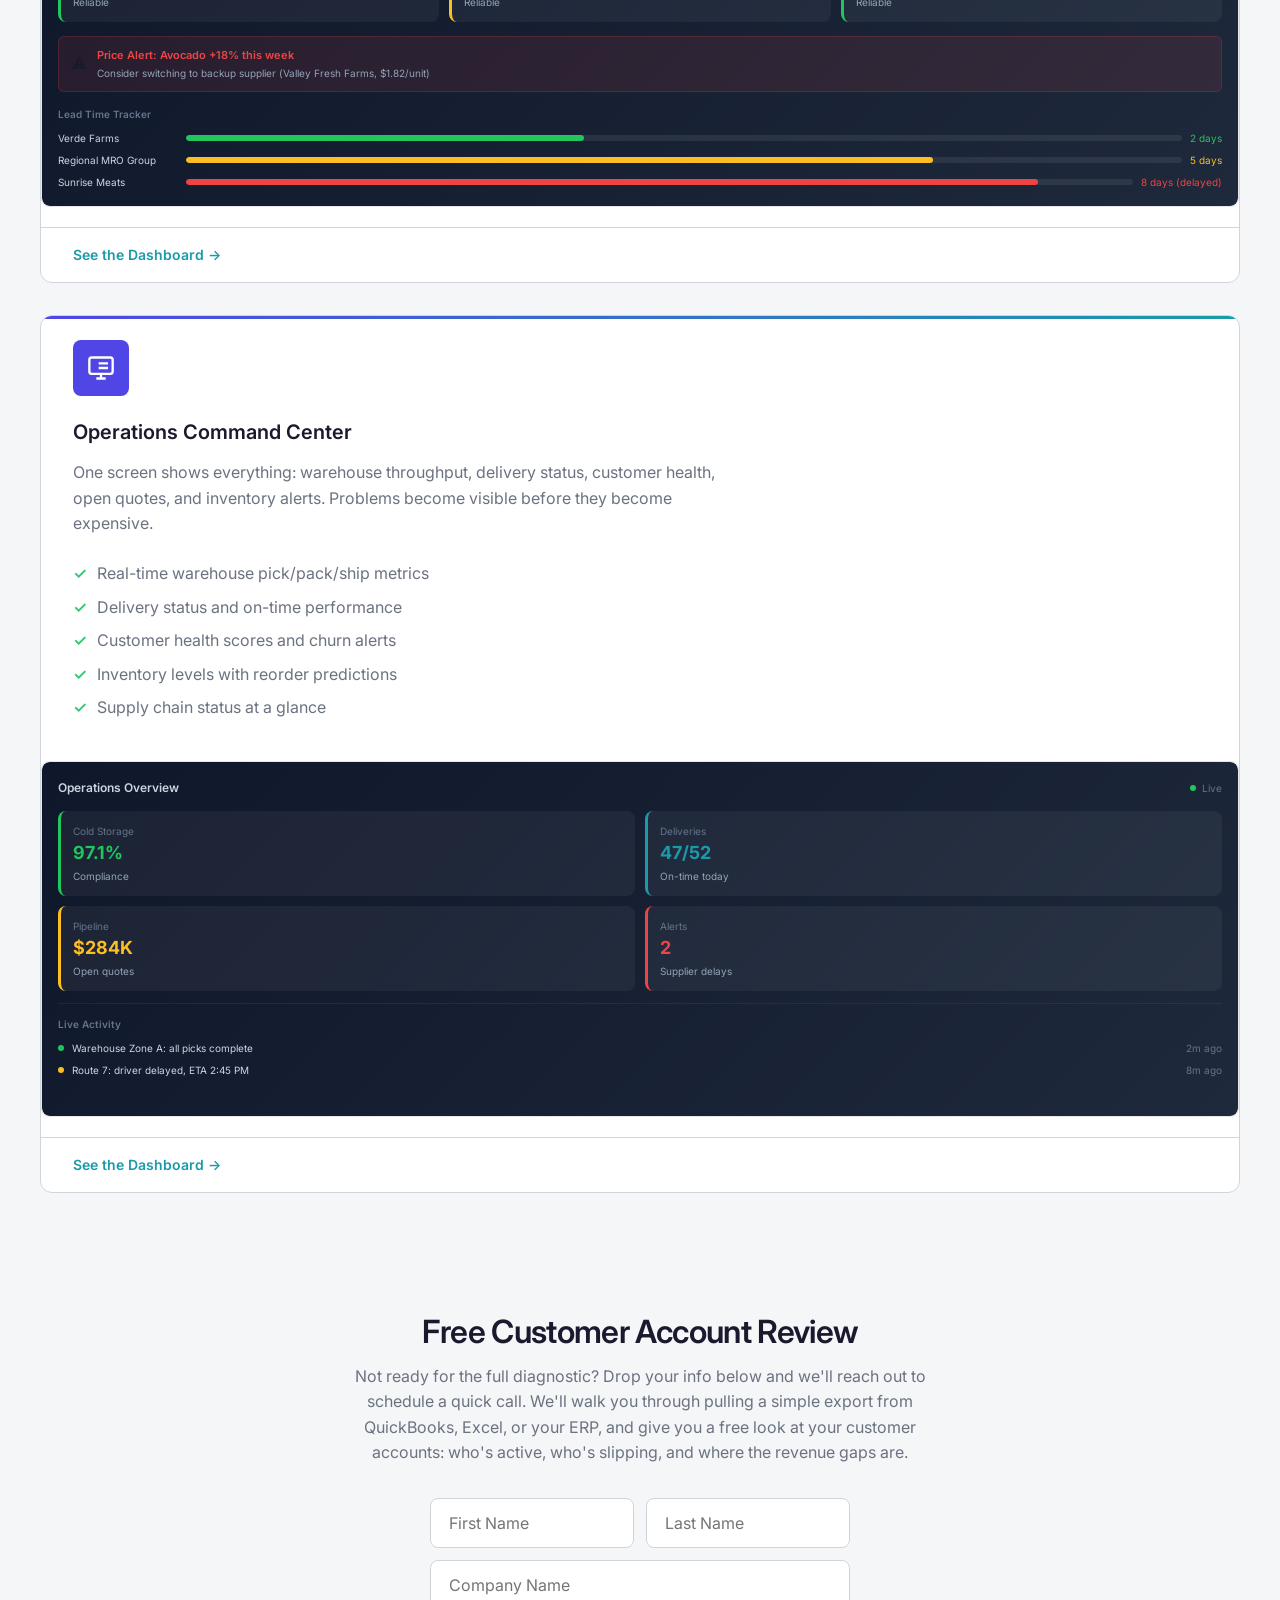
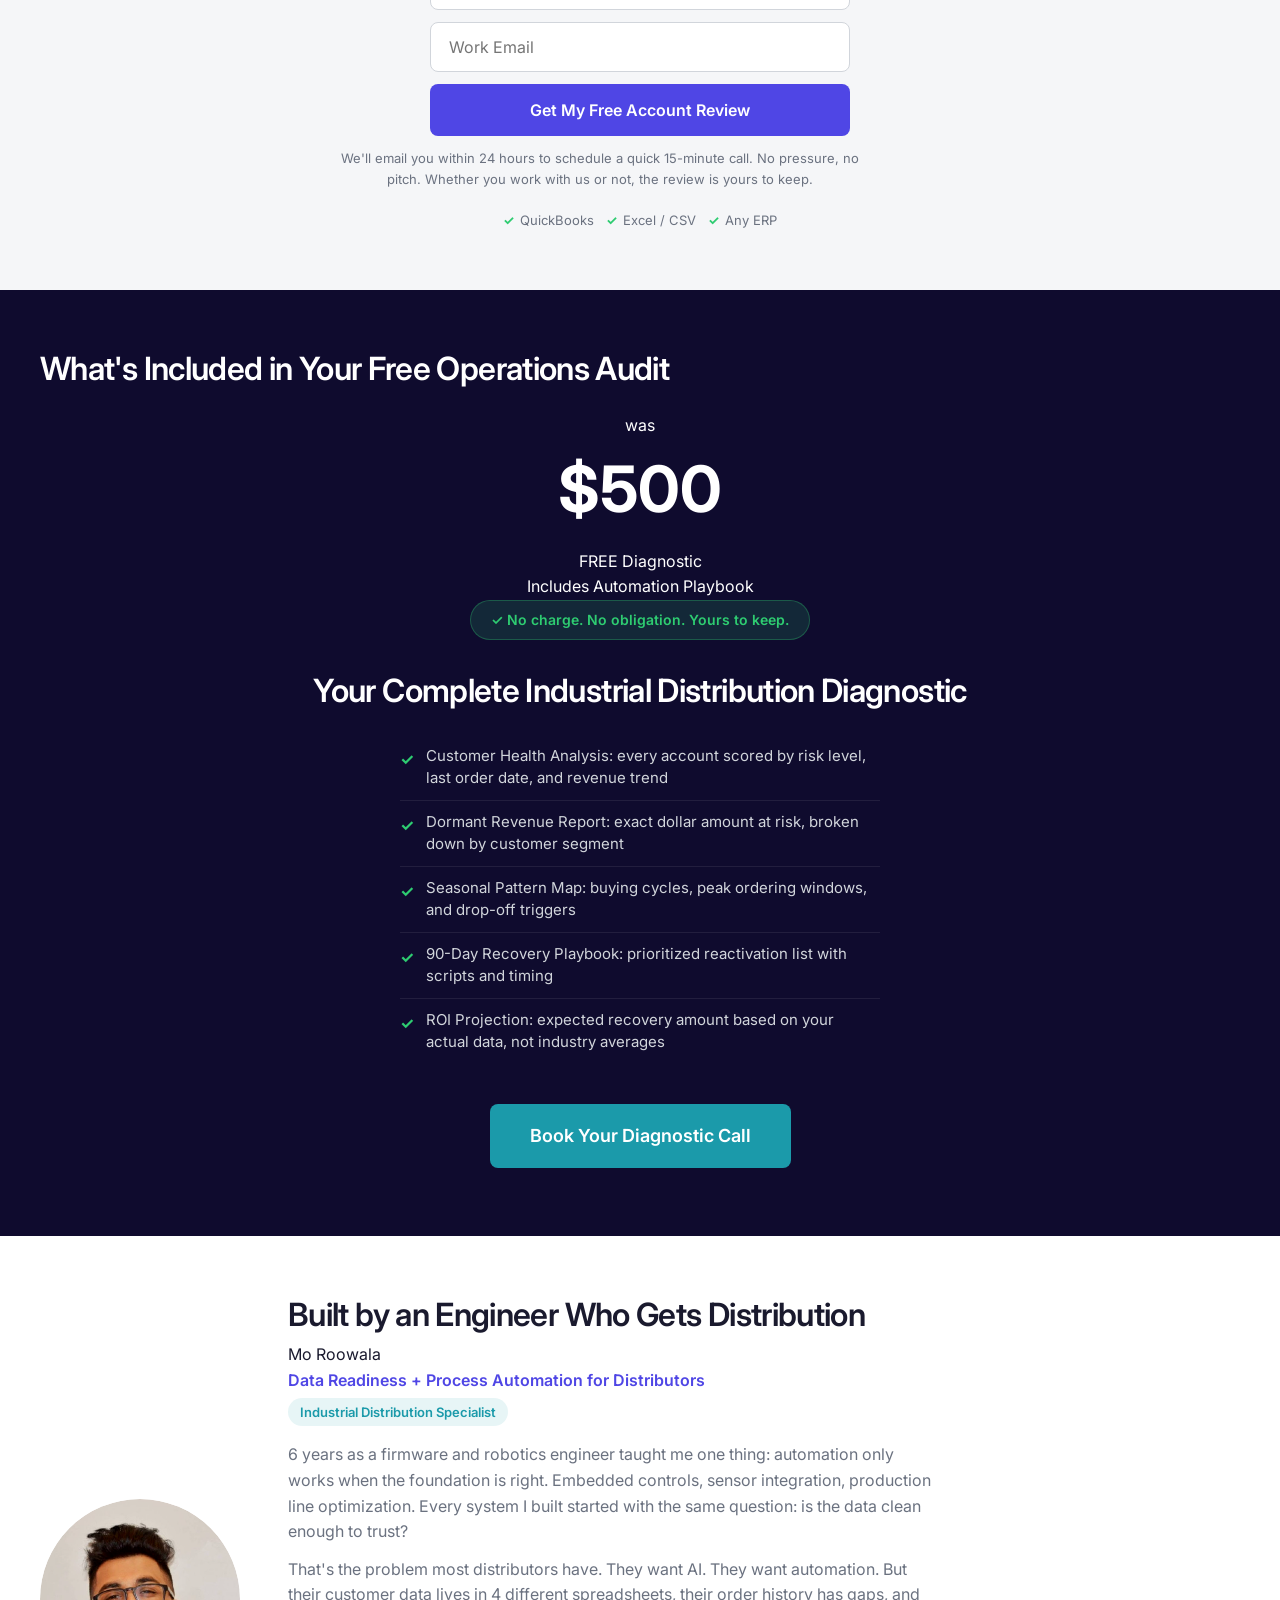
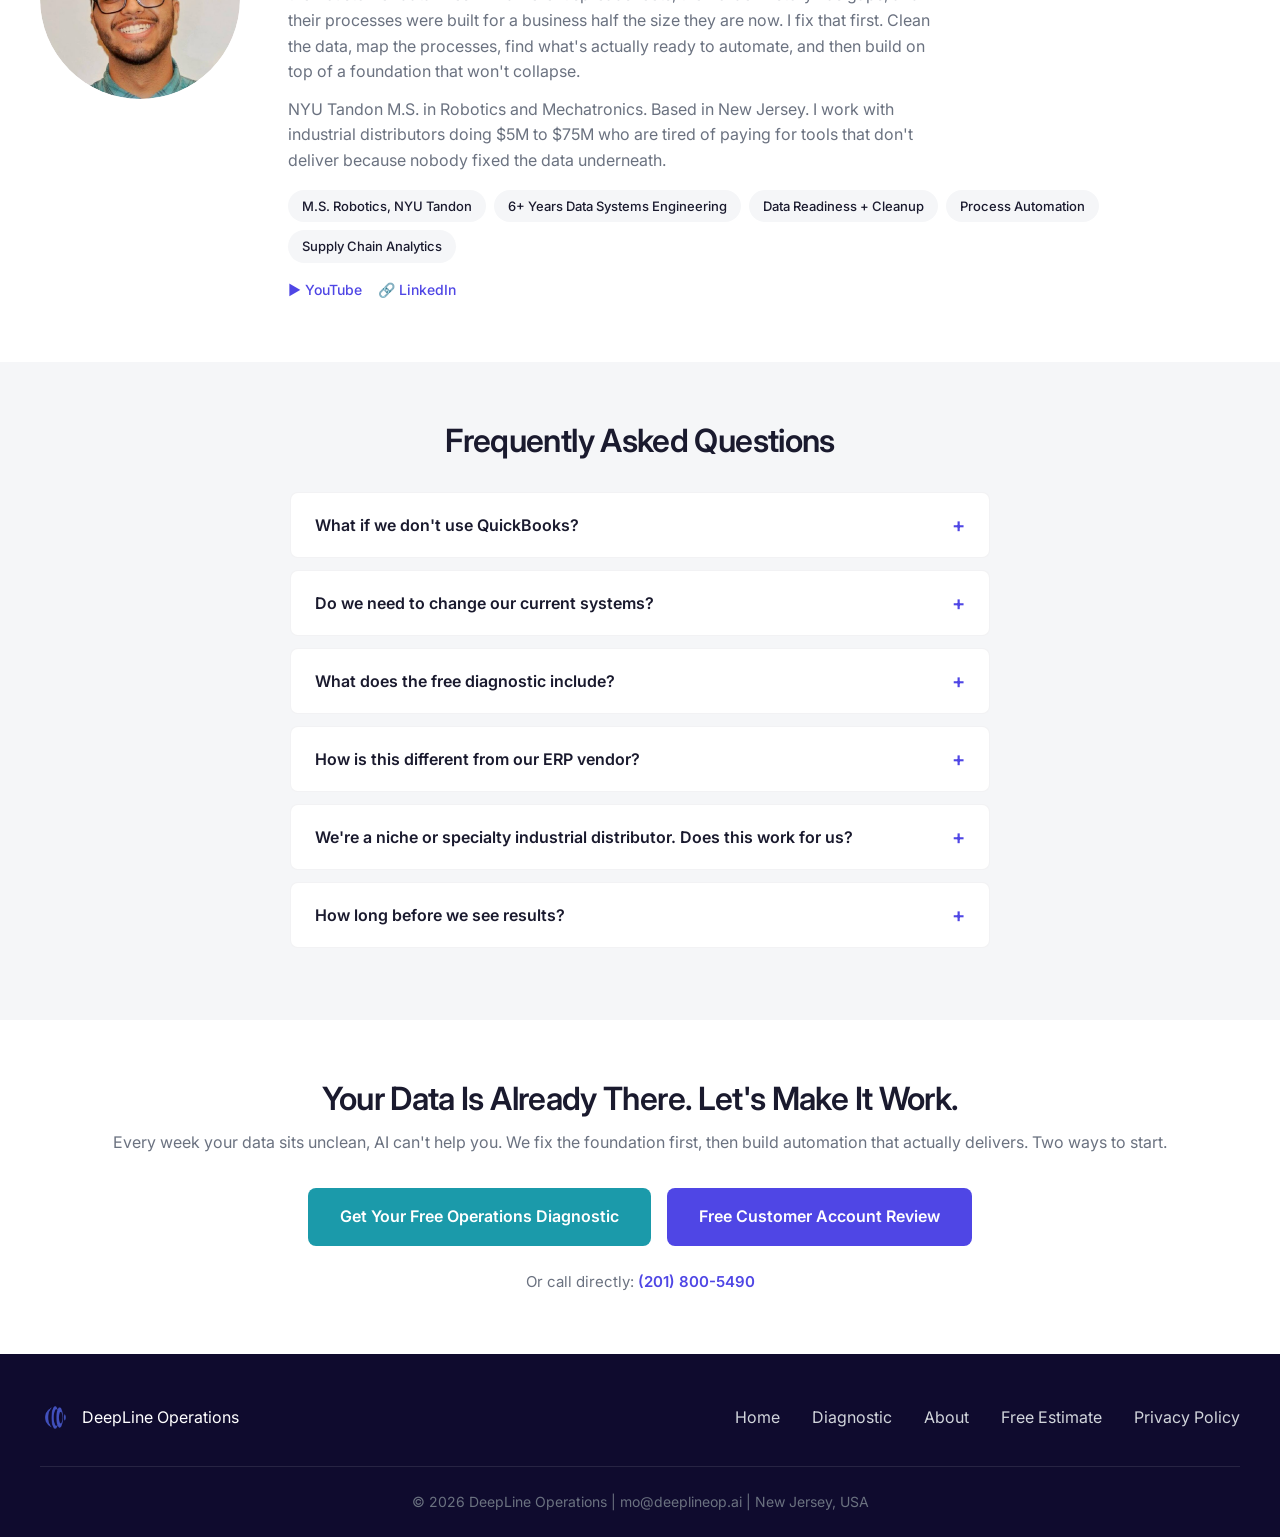
==== commit 41e7e77d: "Replace fake case studies with real published examples - APD: 17% freight revenue increase, 7% shipp" ====
--- a/index.html
+++ b/index.html
@@ -1801,7 +1801,7 @@
                     </div>
                     <h3>Manual Everything</h3>
                     <div class="problem-stat">14 hrs/week spent on manual quoting</div>
-                    <p>Your team is buried in spreadsheets, price lookups, and custom quotes for every restaurant and grocery account. That's time not spent selling.</p>
+                    <p>Your team is buried in spreadsheets, price lookups, and custom quotes for every contractor and maintenance account. That's time not spent selling.</p>
                 </div>
                 <div class="problem-card">
                     <div class="problem-visual">
@@ -1827,30 +1827,30 @@
     <section class="results">
         <div class="container">
             <div class="section-header">
-                <h2>Real Results from Industrial Distributors Like You</h2>
-                <p>These are real outcomes from distributors who ran the diagnostic and followed the playbook.</p>
+                <h2>Real Results from Distributors Who Fixed Their Data First</h2>
+                <p>Published case studies from industrial distributors who cleaned up operations and automated what was actually ready.</p>
             </div>
             <div class="results-grid">
                 <div class="result-card" data-delay="0">
-                    <div class="result-tag">MRO Supplies</div>
-                    <h4>Revenue Reactivation</h4>
-                    <div class="result-company">MRO Supply Distributor, Northeast, 45 employees</div>
-                    <div class="result-number">$247K</div>
-                    <div class="result-detail">Recovered in 90 days. 38 dormant restaurant accounts reactivated through targeted outreach. Average order size increased 22% on returning customers.</div>
+                    <div class="result-tag">Alarm & Security Products</div>
+                    <h4>Shipping Automation</h4>
+                    <div class="result-company">Alarm Products Distributors (APD) — 2 warehouses, 55K+ packages/year</div>
+                    <div class="result-number">17%</div>
+                    <div class="result-detail">Increase in freight revenue after automating carrier rate comparison across 5 separate systems. Shipping costs cut 7%. Saved a full headcount in outbound processing. The biggest win wasn't time — it was catching under-billed freight charges the old system missed.</div>
                 </div>
                 <div class="result-card" data-delay="200">
-                    <div class="result-tag">Produce</div>
-                    <h4>Churn Prevention</h4>
-                    <div class="result-company">Produce Distributor, Mid-Atlantic, 30 employees</div>
-                    <div class="result-number">$183K</div>
-                    <div class="result-detail">Recovered per quarter. Identified 52 at-risk accounts before they churned. Seasonal buying pattern analysis caught early warning signs their reps missed.</div>
+                    <div class="result-tag">Heavy-Duty Truck Parts</div>
+                    <h4>AI-Driven Order Processing</h4>
+                    <div class="result-company">Midwest Wheel Companies — 7 facilities, Iowa & Missouri</div>
+                    <div class="result-number">30%</div>
+                    <div class="result-detail">Reduction in sales order processing time after deploying AI parts recommendations. The system embedded tribal knowledge — which parts go together — directly into the order screen. New hires performed like veterans from day one. Deployed in 4 weeks.</div>
                 </div>
                 <div class="result-card" data-delay="400">
-                    <div class="result-tag">Industrial Fasteners</div>
-                    <h4>Operations Savings</h4>
-                    <div class="result-company">Industrial Fastener Distributor, Tri-State, 55 employees</div>
-                    <div class="result-number">$312K</div>
-                    <div class="result-detail">Saved annually. Automated quoting cut 12 hours/week. Customer health dashboard caught 67 declining accounts. Seasonal maintenance cycles flagged for proactive outreach campaigns.</div>
+                    <div class="result-tag">MRO / Life Sciences</div>
+                    <h4>Data Cleanup & Storeroom Optimization</h4>
+                    <div class="result-company">Global Manufacturer — 22,000+ SKUs across multiple storerooms</div>
+                    <div class="result-number">$2M+</div>
+                    <div class="result-detail">Saved in Year 1 after cleaning 22,000 SKUs and tracking 2,000+ previously invisible parts. Quotation time dropped 40%. You can't automate what you can't see — they fixed the data foundation first, then layered optimization on top.</div>
                 </div>
             </div>
         </div>
@@ -1936,7 +1936,7 @@
                                     <span>Customer</span><span>Health</span><span>Dormant</span><span>At Risk $</span>
                                 </div>
                                 <div class="health-table-row">
-                                    <span>Metro Fresh Markets</span><span style="color:#ef4444;">23%</span><span>94 days</span><span style="color:#fbbf24;">$18,400</span>
+                                    <span>Midwest Industrial Supply</span><span style="color:#ef4444;">23%</span><span>94 days</span><span style="color:#fbbf24;">$18,400</span>
                                 </div>
                                 <div class="health-table-row">
                                     <span>Midwest Industrial Supply</span><span style="color:#fbbf24;">51%</span><span>67 days</span><span style="color:#fbbf24;">$12,200</span>
@@ -1945,7 +1945,7 @@
                                     <span>Pacific Rim Imports</span><span style="color:#ef4444;">18%</span><span>112 days</span><span style="color:#ef4444;">$31,600</span>
                                 </div>
                                 <div class="health-table-row">
-                                    <span>Sunrise Grocery Co.</span><span style="color:#fbbf24;">44%</span><span>73 days</span><span style="color:#fbbf24;">$9,800</span>
+                                    <span>Summit Fastener Corp.</span><span style="color:#fbbf24;">44%</span><span>73 days</span><span style="color:#fbbf24;">$9,800</span>
                                 </div>
                                 <div class="health-table-row">
                                     <span>Casa Verde Distributors</span><span style="color:#22c55e;">82%</span><span>12 days</span><span style="color:#64748b;">$2,100</span>
@@ -2081,7 +2081,7 @@
                                     <div style="font-size:10px;color:#94a3b8;">Reliable</div>
                                 </div>
                                 <div class="supplier-card" style="background:rgba(255,255,255,0.05);border-radius:8px;padding:12px;border-left:3px solid #22c55e;">
-                                    <div style="font-size:10px;color:#64748b;">Golden State Produce</div>
+                                    <div style="font-size:10px;color:#64748b;">Pacific Coast Bearings</div>
                                     <div class="count-val" data-count="91" data-suffix="%" style="font-size:18px;font-weight:700;color:#22c55e;">0%</div>
                                     <div style="font-size:10px;color:#94a3b8;">Reliable</div>
                                 </div>
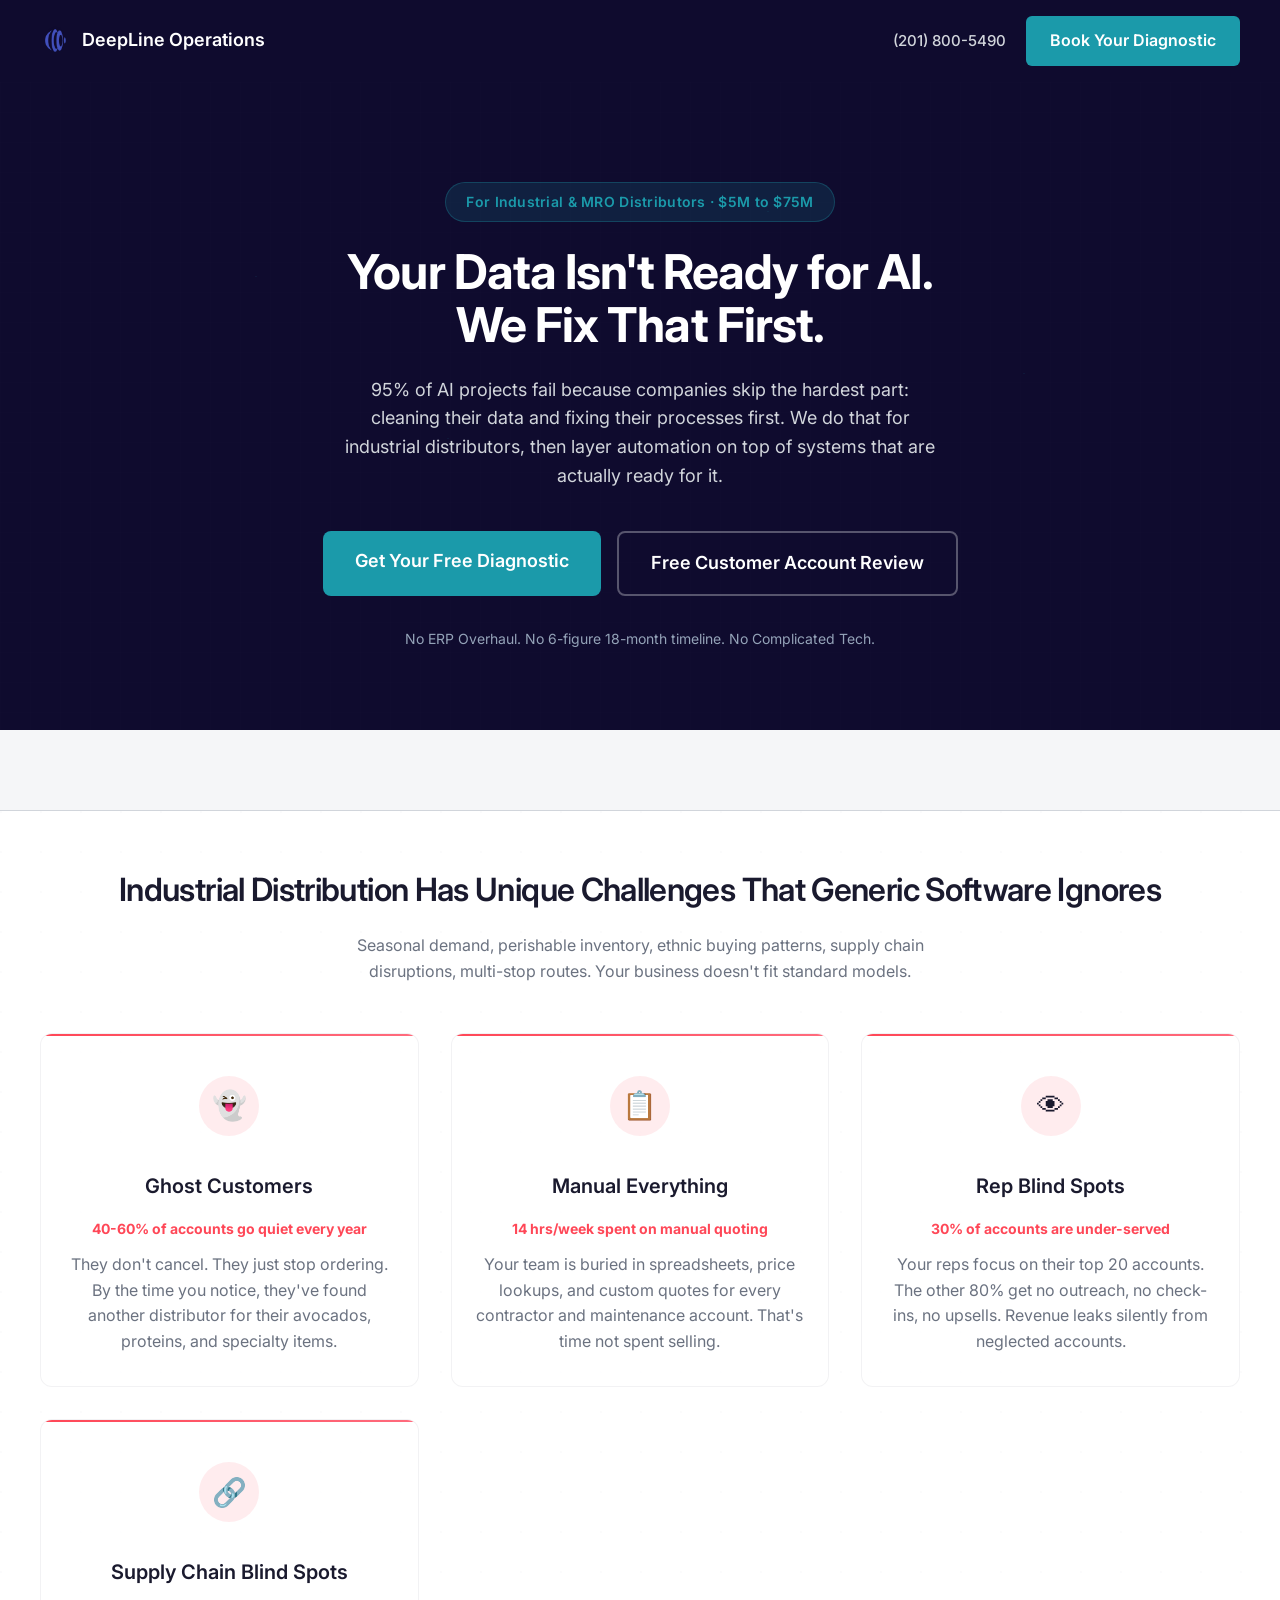
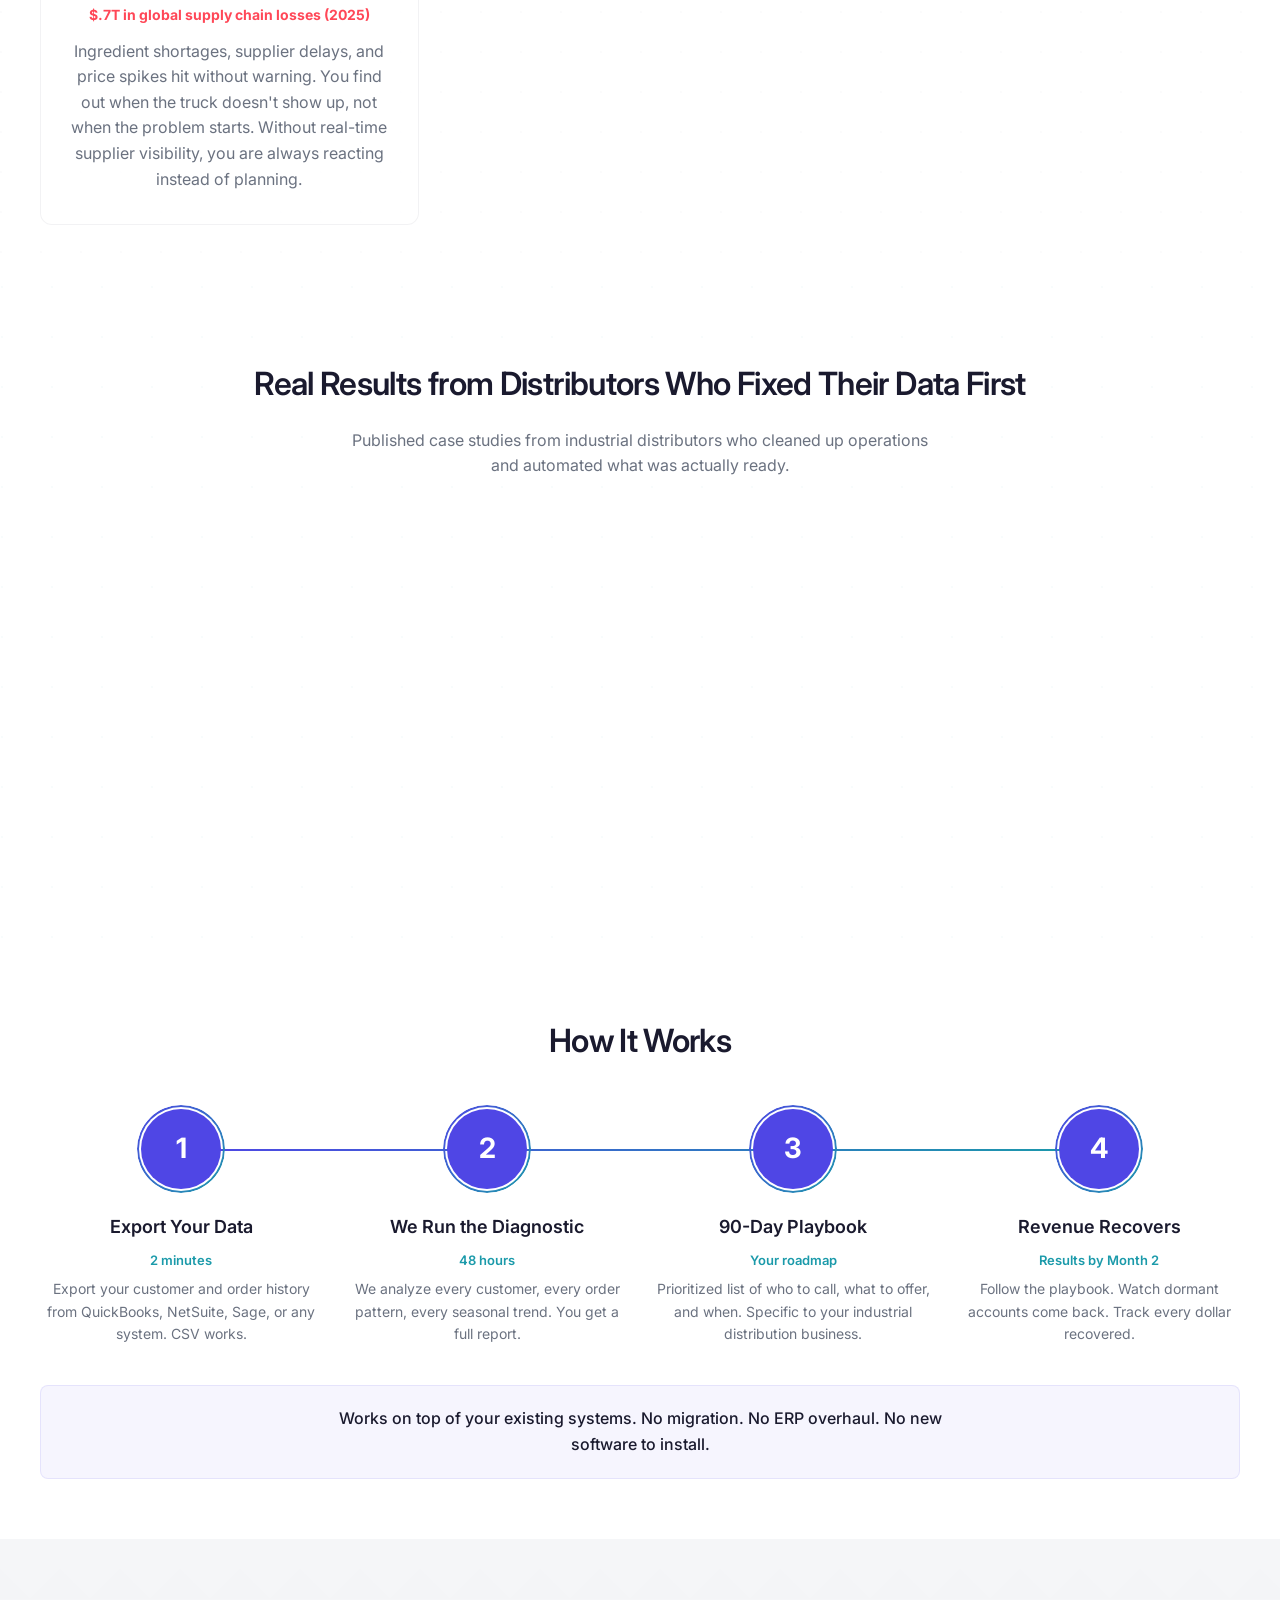
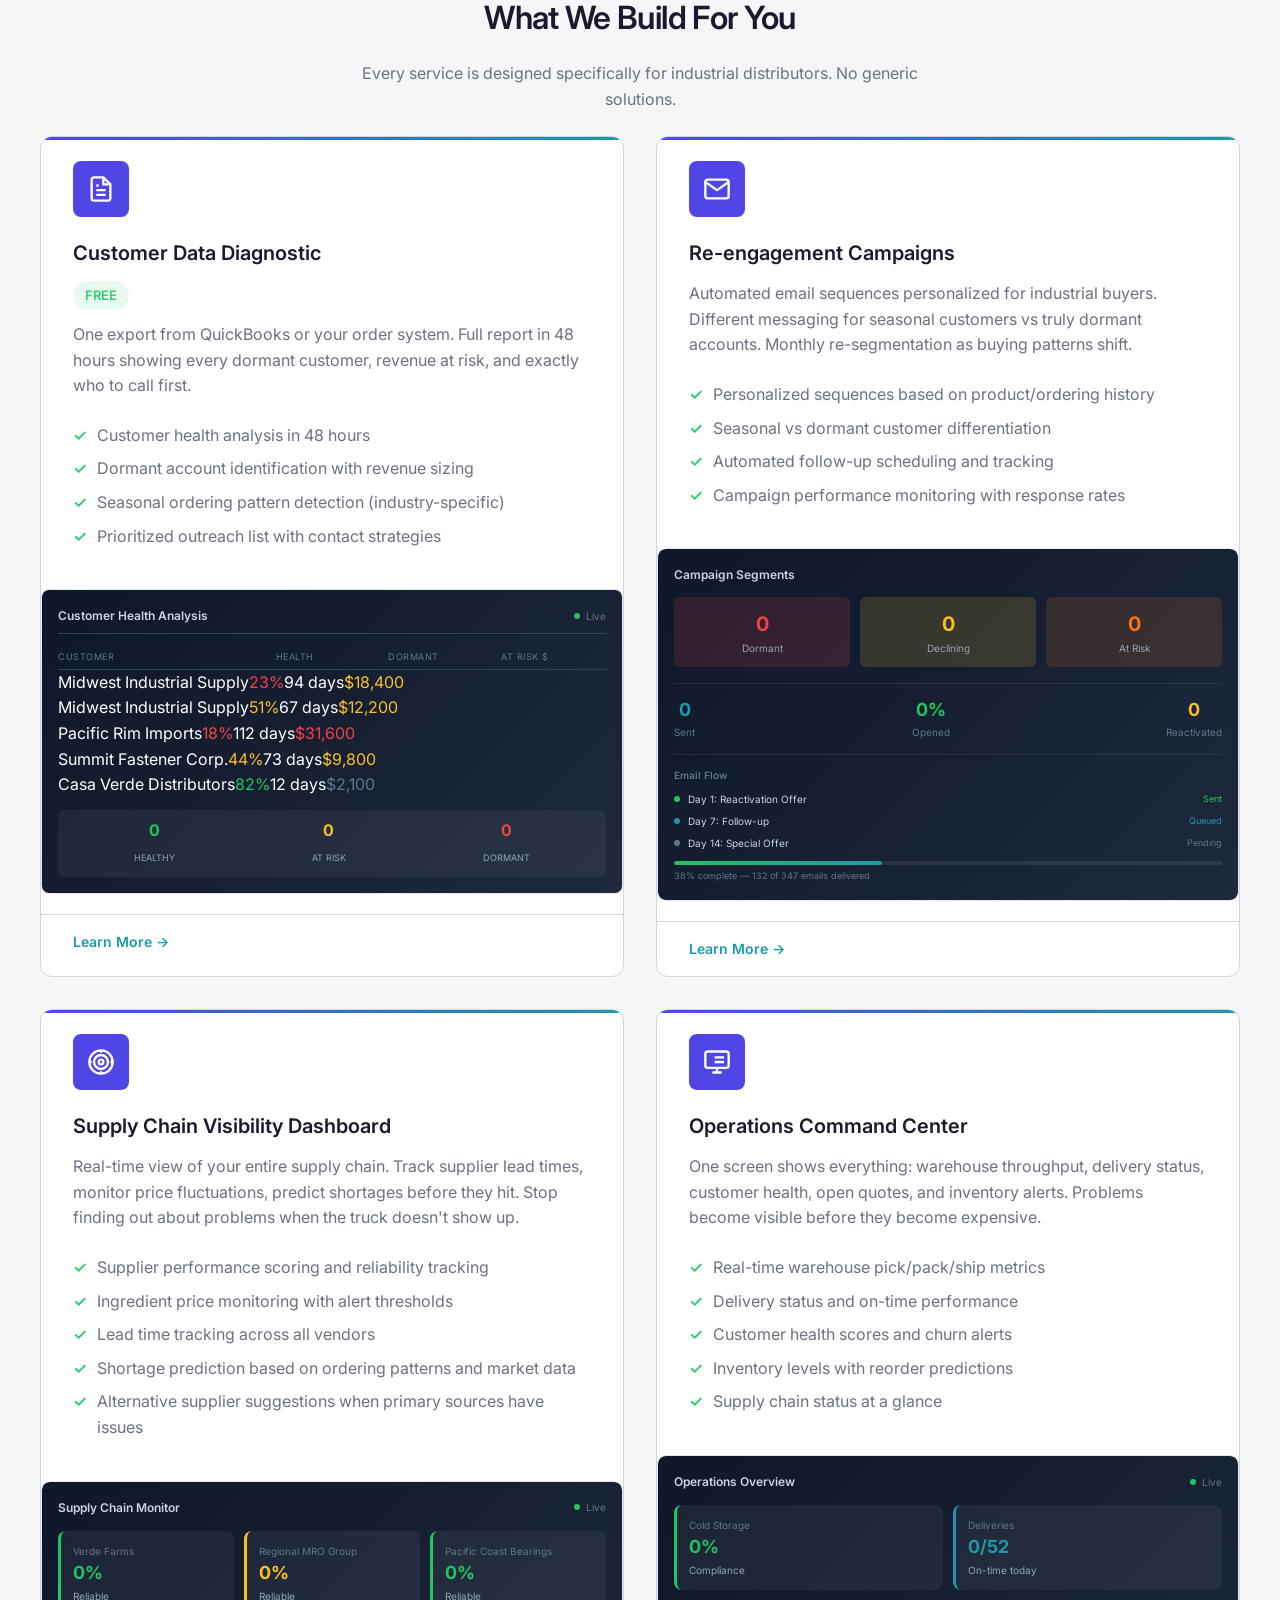
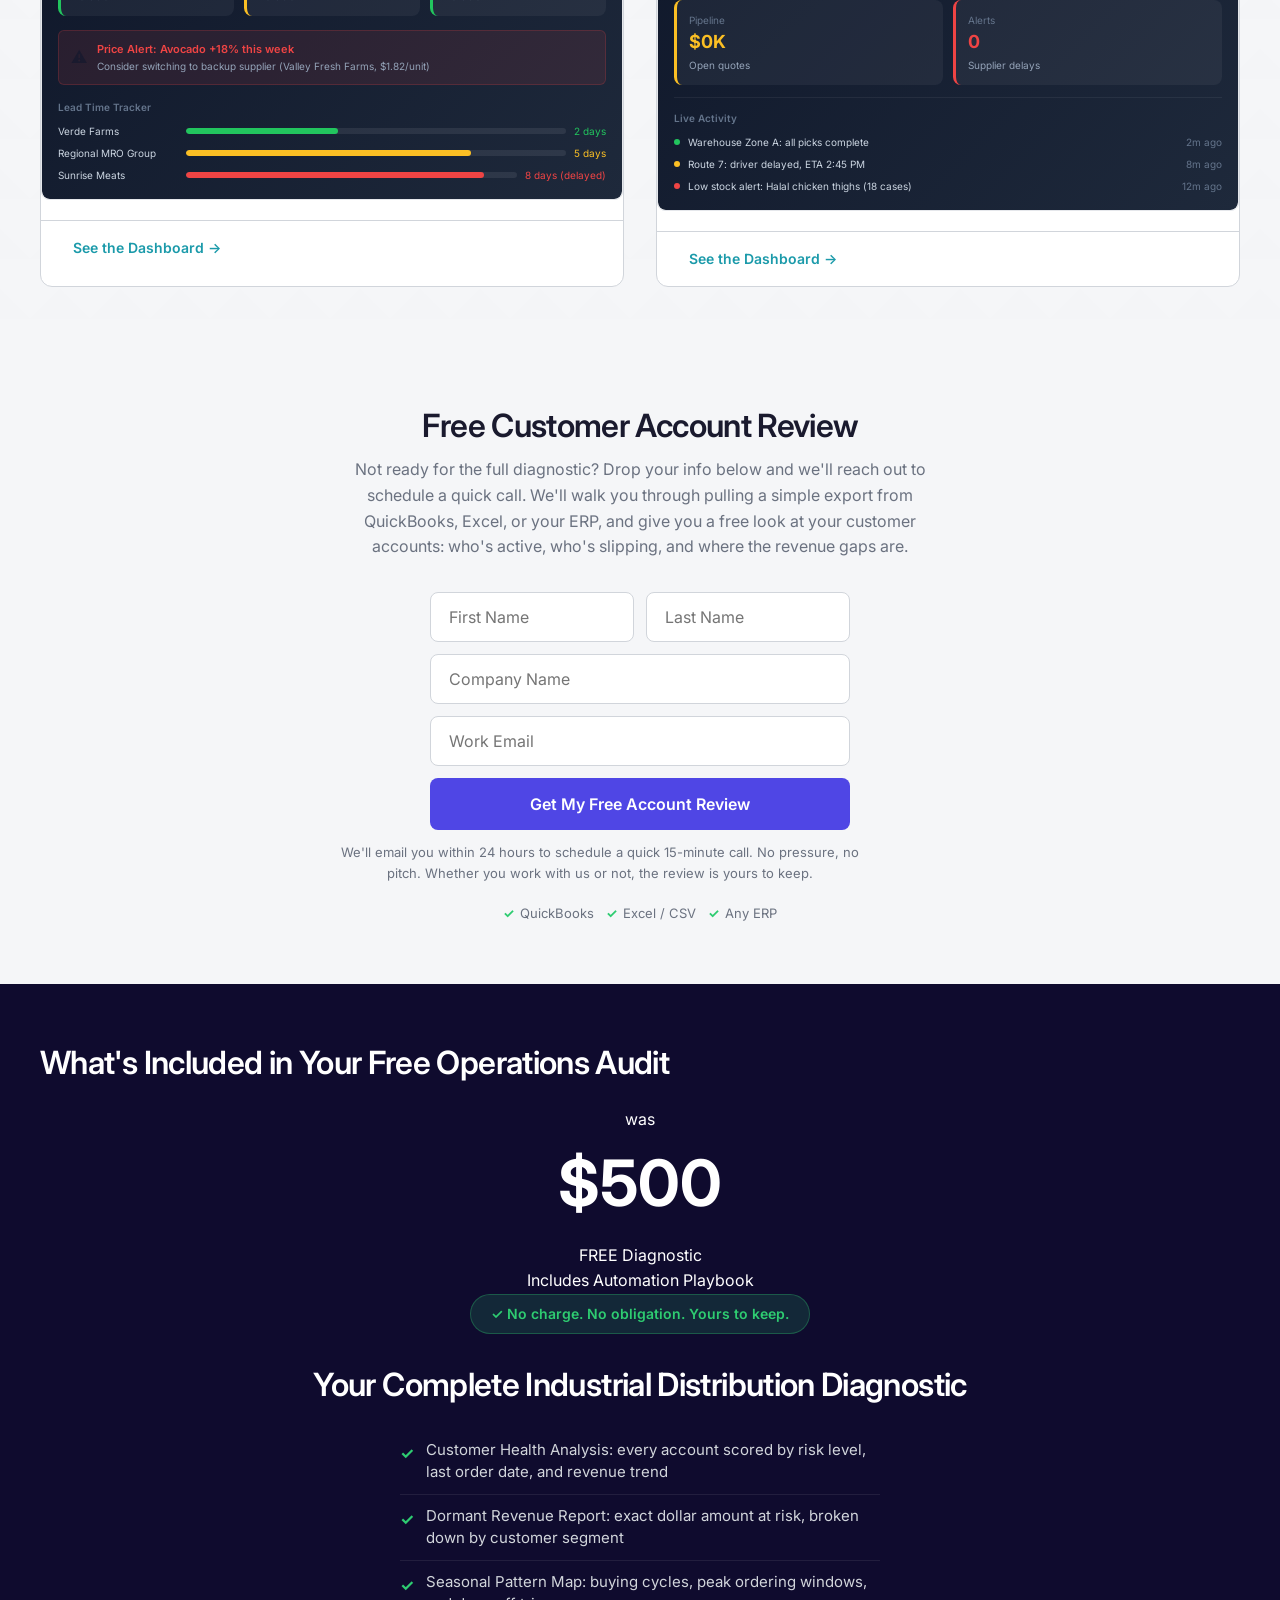
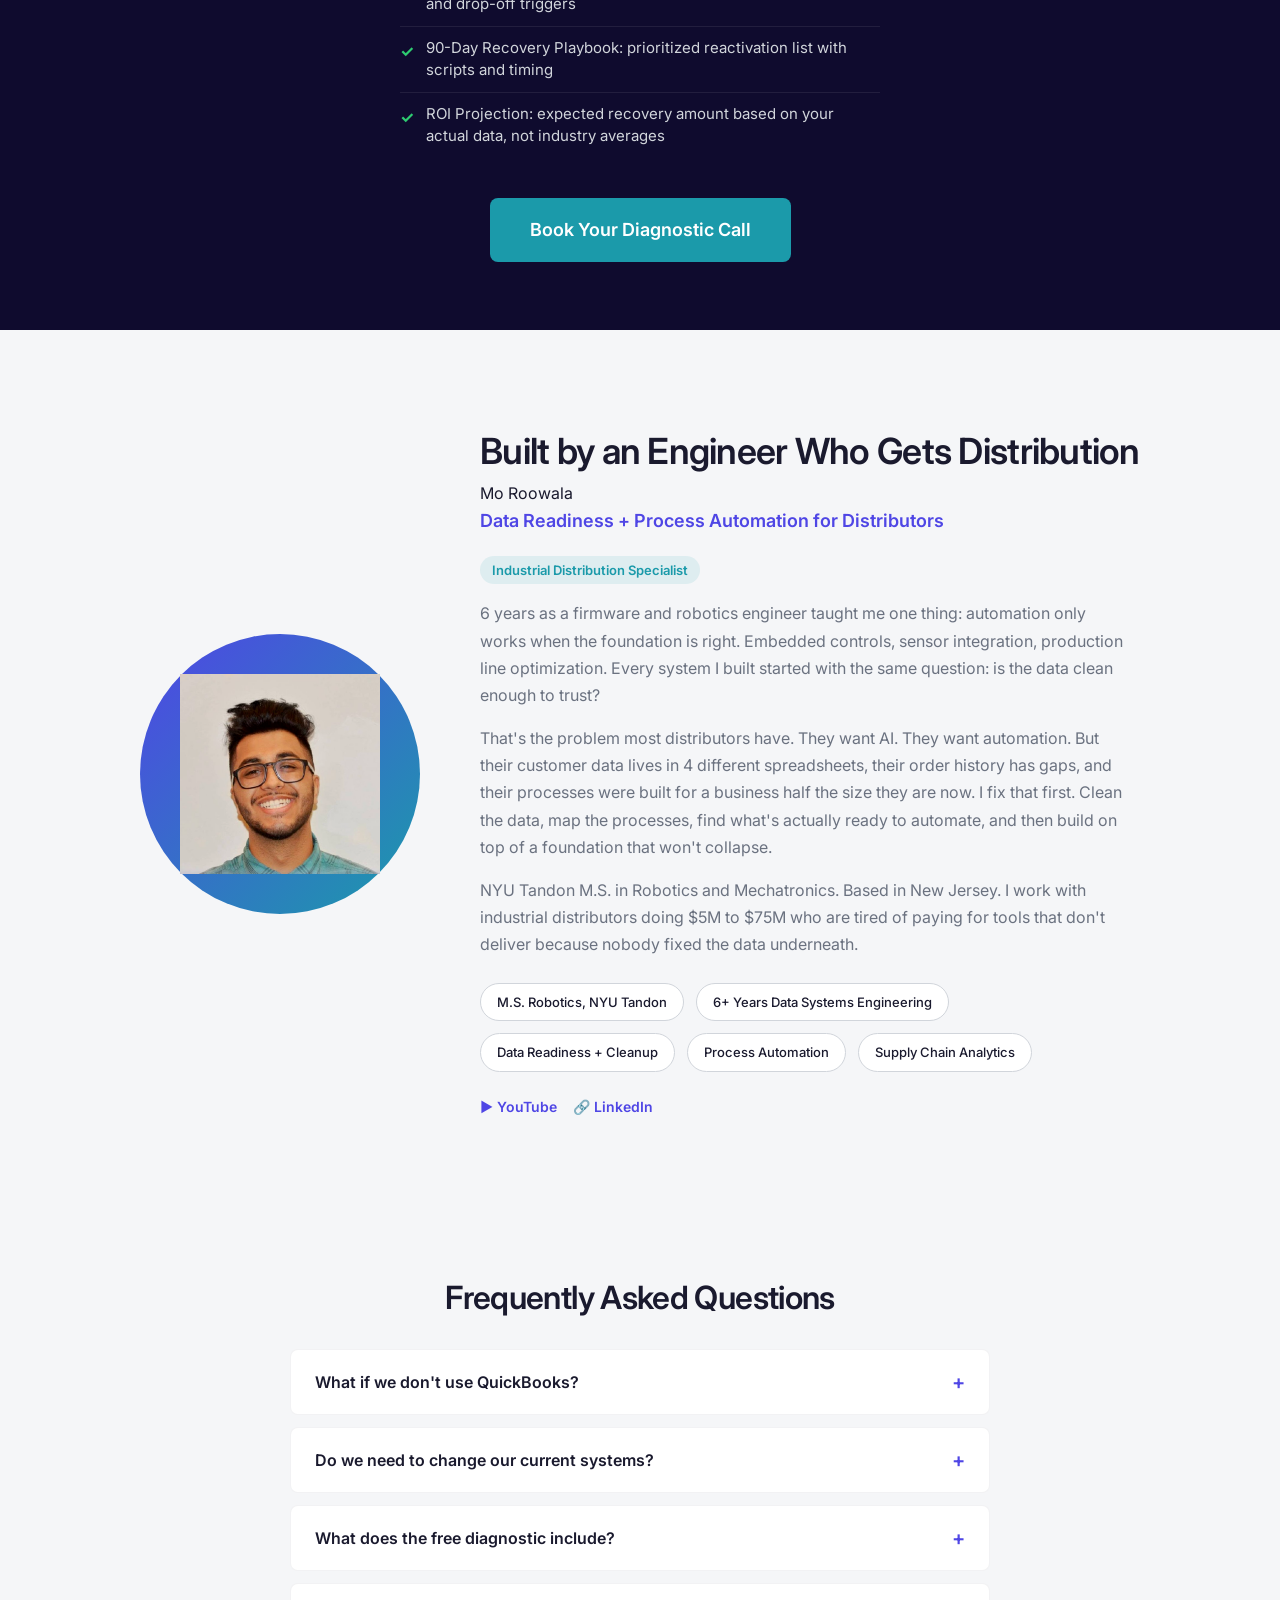
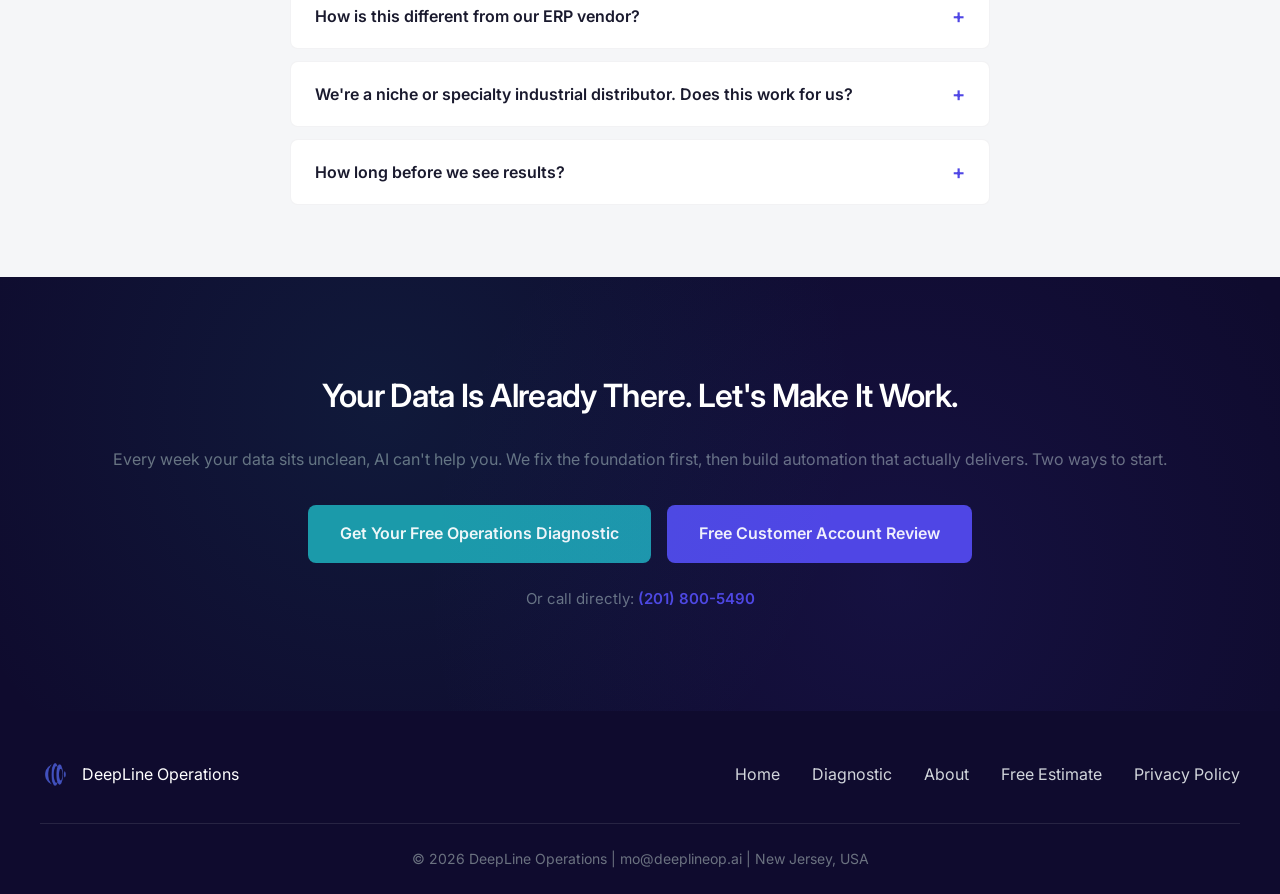
==== commit cac5335f: "perf: critical CSS split, deferred loading, externalized JS - Trimmed inline CSS from 1517 to 402 li" ====
--- a/index.html
+++ b/index.html
@@ -199,9 +199,12 @@
 
     <link rel="preconnect" href="https://fonts.googleapis.com">
     <link rel="preconnect" href="https://fonts.gstatic.com" crossorigin>
-    <link href="https://fonts.googleapis.com/css2?family=Inter:wght@400;500;600;700&display=swap" rel="stylesheet">
-    <link rel="stylesheet" href="styles.css">
+    <link rel="stylesheet" href="https://fonts.googleapis.com/css2?family=Inter:wght@400;500;600;700&display=swap" media="print" onload="this.media='all'">
+    <noscript><link rel="stylesheet" href="https://fonts.googleapis.com/css2?family=Inter:wght@400;500;600;700&display=swap"></noscript>
+    <link rel="stylesheet" href="styles.css" media="print" onload="this.media='all'">
+    <noscript><link rel="stylesheet" href="styles.css"></noscript>
     <style>
+        /* Critical above-the-fold CSS */
         * {
             margin: 0;
             padding: 0;
@@ -367,11 +370,6 @@
 
         .mobile-menu {
             display: none;
-            background: none;
-            border: none;
-            color: white;
-            font-size: 24px;
-            cursor: pointer;
         }
 
         /* ========== Hero ========== */
@@ -550,22 +548,6 @@
             margin-top: 4px;
         }
 
-        /* ========== Problems ========== */
-        .problems {
-            background: white;
-            position: relative;
-        }
-
-        .problems::before {
-            content: '';
-            position: absolute;
-            top: 0; left: 0; right: 0; bottom: 0;
-            background-image:
-                radial-gradient(circle at 1px 1px, rgba(15, 11, 46, 0.03) 1px, transparent 0);
-            background-size: 40px 40px;
-            opacity: 0.5;
-        }
-
         .section-header {
             text-align: center;
             margin-bottom: 16px;
@@ -578,1017 +560,7 @@
             max-width: 600px;
         }
 
-        .problems-grid {
-            display: grid;
-            grid-template-columns: repeat(2, 1fr);
-            gap: 32px;
-            margin-top: 48px;
-            position: relative;
-        }
-
-        .problem-card {
-            text-align: center;
-            padding: 32px 24px;
-            background: rgba(255, 255, 255, 0.8);
-            border-radius: 12px;
-            border: 1px solid rgba(15, 11, 46, 0.05);
-            transition: all 0.3s ease;
-            position: relative;
-            overflow: hidden;
-        }
-
-        .problem-card:hover {
-            transform: translateY(-4px);
-            box-shadow: 0 8px 25px rgba(0, 0, 0, 0.1);
-            border-color: var(--muted-indigo);
-        }
-
-        .problem-card::before {
-            content: '';
-            position: absolute;
-            top: 0; left: 0; right: 0;
-            height: 2px;
-            background: linear-gradient(90deg, #ff4757, #ff6b7d);
-        }
-
-        .problem-visual {
-            width: 80px;
-            height: 80px;
-            margin: 0 auto 24px;
-            position: relative;
-            display: flex;
-            align-items: center;
-            justify-content: center;
-        }
-
-        .problem-icon {
-            width: 60px;
-            height: 60px;
-            border-radius: 50%;
-            background: rgba(255, 71, 87, 0.1);
-            display: flex;
-            align-items: center;
-            justify-content: center;
-            font-size: 28px;
-        }
-
-        .problem-card h3 {
-            color: var(--dark-ink);
-            margin-bottom: 8px;
-        }
-
-        .problem-stat {
-            color: #ff4757;
-            font-weight: 700;
-            font-size: 14px;
-            margin-bottom: 12px;
-        }
-
-        .problem-card p {
-            color: var(--medium-gray);
-            margin: 0 auto;
-        }
-
-        /* ========== Results / Case Studies ========== */
-        .results {
-            background: var(--off-white);
-            position: relative;
-        }
-
-        .results::before {
-            content: '';
-            position: absolute;
-            top: 0; left: 0; right: 0; bottom: 0;
-            background-image:
-                linear-gradient(45deg, rgba(15, 11, 46, 0.02) 25%, transparent 25%),
-                linear-gradient(-45deg, rgba(15, 11, 46, 0.02) 25%, transparent 25%);
-            background-size: 60px 60px;
-            opacity: 0.3;
-        }
-
-        .results-grid {
-            display: grid;
-            grid-template-columns: repeat(3, 1fr);
-            gap: 32px;
-            margin-top: 48px;
-            position: relative;
-        }
-
-        .result-card {
-            background: white;
-            padding: 32px;
-            border-radius: 12px;
-            border: 1px solid var(--light-gray);
-            transition: all 0.3s ease;
-            position: relative;
-            overflow: hidden;
-            opacity: 0;
-            transform: translateY(20px);
-        }
-
-        .result-card.animate {
-            opacity: 1;
-            transform: translateY(0);
-        }
-
-        .result-card:hover {
-            transform: translateY(-4px);
-            box-shadow: 0 12px 30px rgba(0, 0, 0, 0.15);
-        }
-
-        .result-card::before {
-            content: '';
-            position: absolute;
-            top: 0; left: 0; right: 0;
-            height: 3px;
-            background: linear-gradient(90deg, var(--signal-green), var(--teal-accent));
-        }
-
-        .result-tag {
-            display: inline-block;
-            background: rgba(46, 204, 113, 0.1);
-            color: var(--signal-green);
-            padding: 4px 12px;
-            border-radius: 20px;
-            font-size: 12px;
-            font-weight: 600;
-            margin-bottom: 16px;
-        }
-
-        .result-card h4 {
-            color: var(--dark-ink);
-            font-size: 18px;
-            margin-bottom: 8px;
-        }
-
-        .result-company {
-            color: var(--medium-gray);
-            font-size: 14px;
-            margin-bottom: 16px;
-        }
-
-        .result-number {
-            font-size: 36px;
-            font-weight: 700;
-            color: var(--signal-green);
-            margin-bottom: 8px;
-        }
-
-        .result-detail {
-            color: var(--medium-gray);
-            font-size: 14px;
-        }
-
-        /* ========== How It Works ========== */
-        .how-it-works {
-            background: white;
-            position: relative;
-        }
-
-        .steps-grid {
-            display: grid;
-            grid-template-columns: repeat(4, 1fr);
-            gap: 24px;
-            margin-top: 48px;
-            position: relative;
-        }
-
-        .steps-grid::before {
-            content: '';
-            position: absolute;
-            top: 40px;
-            left: 12.5%;
-            right: 12.5%;
-            height: 2px;
-            background: linear-gradient(90deg, var(--muted-indigo), var(--teal-accent));
-            z-index: 0;
-        }
-
-        .step-card {
-            text-align: center;
-            position: relative;
-            z-index: 1;
-        }
-
-        .step-number {
-            width: 48px;
-            height: 48px;
-            border-radius: 50%;
-            background: var(--muted-indigo);
-            color: white;
-            display: flex;
-            align-items: center;
-            justify-content: center;
-            font-weight: 700;
-            font-size: 20px;
-            margin: 0 auto 16px;
-        }
-
-        .step-card h3 {
-            font-size: 18px;
-            margin-bottom: 8px;
-        }
-
-        .step-time {
-            color: var(--teal-accent);
-            font-weight: 600;
-            font-size: 13px;
-            margin-bottom: 8px;
-        }
-
-        .step-card p {
-            color: var(--medium-gray);
-            font-size: 14px;
-            margin: 0 auto;
-        }
-
-        .no-migration {
-            text-align: center;
-            margin-top: 40px;
-            padding: 20px;
-            background: rgba(79, 70, 229, 0.05);
-            border-radius: 8px;
-            border: 1px solid rgba(79, 70, 229, 0.1);
-            position: relative;
-        }
-
-        .no-migration p {
-            color: var(--dark-ink);
-            font-weight: 500;
-            margin: 0 auto;
-        }
-
-        /* ========== Free Report ========== */
-        .free-report {
-            background: var(--off-white);
-            position: relative;
-        }
-
-        .free-report-inner {
-            max-width: 600px;
-            margin: 0 auto;
-            text-align: center;
-            position: relative;
-        }
-
-        .free-report h2 {
-            margin-bottom: 12px;
-        }
-
-        .free-report .subtext {
-            color: var(--medium-gray);
-            margin-bottom: 32px;
-            margin-left: auto;
-            margin-right: auto;
-            max-width: none;
-        }
-
-        .lead-form {
-            display: flex;
-            flex-direction: column;
-            gap: 12px;
-            max-width: 420px;
-            margin: 0 auto;
-            width: 100%;
-        }
-
-        .lead-form-row {
-            display: flex;
-            gap: 12px;
-            width: 100%;
-        }
-
-        .lead-form-row input {
-            flex: 1;
-            min-width: 0;
-        }
-
-        .lead-form input {
-            padding: 14px 18px;
-            border: 1px solid var(--light-gray);
-            border-radius: 8px;
-            font-size: 16px;
-            font-family: inherit;
-            transition: border-color 0.3s ease;
-        }
-
-        .lead-form input:focus {
-            outline: none;
-            border-color: var(--muted-indigo);
-            box-shadow: 0 0 0 3px rgba(79, 70, 229, 0.1);
-        }
-
-        .lead-form button {
-            padding: 16px;
-            background: var(--muted-indigo);
-            color: white;
-            border: none;
-            border-radius: 8px;
-            font-size: 16px;
-            font-weight: 600;
-            font-family: inherit;
-            cursor: pointer;
-            transition: all 0.3s ease;
-        }
-
-        .lead-form button:hover {
-            background: #4338CA;
-            transform: translateY(-1px);
-        }
-
-        .form-note {
-            color: var(--medium-gray);
-            font-size: 13px;
-            margin-top: 12px;
-        }
-
-        /* ========== Diagnostic Offer ========== */
-        .diagnostic-offer {
-            background: var(--deep-purple-navy);
-            color: white;
-            position: relative;
-            overflow: hidden;
-        }
-
-        .diagnostic-inner {
-            max-width: 700px;
-            margin: 0 auto;
-            text-align: center;
-            position: relative;
-            z-index: 2;
-        }
-
-        .price-anchor {
-            color: #94a3b8;
-            font-size: 15px;
-            margin-bottom: 8px;
-            max-width: none;
-            margin-left: auto;
-            margin-right: auto;
-        }
-
-        .price-anchor .strikethrough {
-            text-decoration: line-through;
-            color: #64748b;
-        }
-
-        .diagnostic-price {
-            font-size: 64px;
-            font-weight: 700;
-            color: white;
-            margin-bottom: 8px;
-        }
-
-        .guarantee-badge {
-            display: inline-flex;
-            align-items: center;
-            gap: 8px;
-            background: rgba(46, 204, 113, 0.15);
-            border: 1px solid rgba(46, 204, 113, 0.3);
-            color: var(--signal-green);
-            padding: 8px 20px;
-            border-radius: 30px;
-            font-size: 14px;
-            font-weight: 600;
-            margin-bottom: 32px;
-        }
-
-        .deliverables {
-            text-align: left;
-            max-width: 480px;
-            margin: 0 auto 40px;
-        }
-
-        .deliverable-item {
-            display: flex;
-            align-items: flex-start;
-            gap: 12px;
-            padding: 10px 0;
-            border-bottom: 1px solid rgba(255,255,255,0.08);
-        }
-
-        .deliverable-item:last-child {
-            border-bottom: none;
-        }
-
-        .deliverable-check {
-            color: var(--signal-green);
-            font-weight: 700;
-            flex-shrink: 0;
-            margin-top: 2px;
-        }
-
-        .deliverable-text {
-            color: #D1D5DB;
-            font-size: 15px;
-            line-height: 1.5;
-        }
-
-        .diagnostic-cta {
-            display: inline-block;
-            background: var(--teal-accent);
-            color: white;
-            padding: 18px 40px;
-            border-radius: 8px;
-            text-decoration: none;
-            font-weight: 600;
-            font-size: 18px;
-            transition: all 0.3s ease;
-            position: relative;
-            overflow: hidden;
-        }
-
-        .diagnostic-cta:hover {
-            background: #148994;
-            transform: translateY(-2px);
-            box-shadow: 0 8px 25px rgba(27, 154, 170, 0.3);
-        }
-
-        .diagnostic-cta::before {
-            content: '';
-            position: absolute;
-            top: 0;
-            left: -100%;
-            width: 100%;
-            height: 100%;
-            background: linear-gradient(90deg, transparent, rgba(255,255,255,0.2), transparent);
-            transition: left 0.6s;
-        }
-
-        .diagnostic-cta:hover::before {
-            left: 100%;
-        }
-
-        /* ========== About / Bio ========== */
-        .about-section {
-            background: white;
-        }
-
-        .about-content {
-            display: flex;
-            gap: 48px;
-            align-items: center;
-            position: relative;
-        }
-
-        .about-photo {
-            width: 200px;
-            min-width: 200px;
-            height: 200px;
-            border-radius: 50%;
-            overflow: hidden;
-            flex-shrink: 0;
-        }
-
-        .about-photo img {
-            width: 100%;
-            height: 100%;
-            object-fit: cover;
-            border-radius: 50%;
-        }
-
-        .about-text h2 {
-            margin-bottom: 8px;
-        }
-
-        .about-role {
-            color: var(--muted-indigo);
-            font-weight: 600;
-            margin-bottom: 4px;
-        }
-
-        .about-specialist-tag {
-            display: inline-block;
-            background: rgba(27, 154, 170, 0.1);
-            color: var(--teal-accent);
-            padding: 4px 12px;
-            border-radius: 20px;
-            font-size: 13px;
-            font-weight: 600;
-            margin-bottom: 16px;
-        }
-
-        .about-text p {
-            color: var(--medium-gray);
-            margin-bottom: 12px;
-        }
-
-        .about-credentials {
-            display: flex;
-            flex-wrap: wrap;
-            gap: 8px;
-            margin-top: 16px;
-        }
-
-        .credential-tag {
-            background: var(--off-white);
-            color: var(--dark-ink);
-            padding: 6px 14px;
-            border-radius: 20px;
-            font-size: 13px;
-            font-weight: 500;
-        }
-
-        .about-links {
-            display: flex;
-            gap: 16px;
-            margin-top: 16px;
-        }
-
-        .about-links a {
-            color: var(--muted-indigo);
-            text-decoration: none;
-            font-weight: 500;
-            font-size: 14px;
-            transition: color 0.3s ease;
-        }
-
-        .about-links a:hover {
-            color: var(--teal-accent);
-        }
-
-        /* ========== FAQ ========== */
-        .faq-section {
-            background: var(--off-white);
-        }
-
-        .faq-list {
-            max-width: 700px;
-            margin: 32px auto 0;
-            position: relative;
-        }
-
-        .faq-item {
-            background: white;
-            border-radius: 8px;
-            margin-bottom: 12px;
-            border: 1px solid rgba(15, 11, 46, 0.05);
-            overflow: hidden;
-            transition: all 0.3s ease;
-        }
-
-        .faq-item:hover {
-            border-color: var(--muted-indigo);
-        }
-
-        .faq-question {
-            width: 100%;
-            padding: 20px 24px;
-            background: none;
-            border: none;
-            font-family: inherit;
-            font-size: 16px;
-            font-weight: 600;
-            color: var(--dark-ink);
-            cursor: pointer;
-            display: flex;
-            justify-content: space-between;
-            align-items: center;
-            text-align: left;
-        }
-
-        .faq-toggle {
-            font-size: 20px;
-            color: var(--muted-indigo);
-            transition: transform 0.3s ease;
-            flex-shrink: 0;
-            margin-left: 16px;
-        }
-
-        .faq-item.open .faq-toggle {
-            transform: rotate(45deg);
-        }
-
-        .faq-answer {
-            max-height: 0;
-            overflow: hidden;
-            transition: max-height 0.3s ease;
-        }
-
-        .faq-answer-inner {
-            padding: 0 24px 20px;
-            color: var(--medium-gray);
-            line-height: 1.6;
-        }
-
-        .faq-item.open .faq-answer {
-            max-height: 200px;
-        }
-
-        /* ========== Final CTA ========== */
-        .final-cta {
-            background: white;
-            text-align: center;
-        }
-
-        .final-cta h2 {
-            margin-bottom: 12px;
-            color: var(--dark-ink);
-        }
-
-        .final-cta .subtext {
-            color: var(--medium-gray);
-            margin: 0 auto 32px;
-            max-width: none;
-            text-align: center;
-        }
-
-        .final-cta-buttons {
-            display: flex;
-            gap: 16px;
-            justify-content: center;
-            flex-wrap: wrap;
-            margin-bottom: 24px;
-        }
-
-        .final-cta-buttons a {
-            padding: 16px 32px;
-            border-radius: 8px;
-            text-decoration: none;
-            font-weight: 600;
-            font-size: 16px;
-            transition: all 0.3s ease;
-        }
-
-        .final-cta-buttons .primary {
-            background: var(--teal-accent);
-            color: white;
-        }
-
-        .final-cta-buttons .primary:hover {
-            background: #148994;
-            transform: translateY(-2px);
-        }
-
-        .final-cta-buttons .secondary {
-            background: var(--muted-indigo);
-            color: white;
-        }
-
-        .final-cta-buttons .secondary:hover {
-            background: #4338CA;
-            transform: translateY(-2px);
-        }
-
-        .final-phone {
-            color: var(--medium-gray);
-            font-size: 15px;
-            text-align: center;
-            max-width: none;
-        }
-
-        .final-phone a {
-            color: var(--muted-indigo);
-            text-decoration: none;
-            font-weight: 600;
-        }
-
-        .final-phone a:hover {
-            color: var(--teal-accent);
-        }
-
-        /* ========== Footer ========== */
-        footer {
-            background: var(--deep-purple-navy);
-            color: white;
-            padding: 48px 0 24px;
-        }
-
-        .footer-content {
-            display: flex;
-            justify-content: space-between;
-            align-items: center;
-            margin-bottom: 32px;
-        }
-
-        .footer-logo {
-            display: flex;
-            align-items: center;
-            color: white;
-            text-decoration: none;
-        }
-
-        .footer-logo img {
-            height: 32px;
-            margin-right: 12px;
-        }
-
-        .footer-nav {
-            display: flex;
-            list-style: none;
-            gap: 32px;
-        }
-
-        .footer-nav a {
-            color: #D1D5DB;
-            text-decoration: none;
-            transition: color 0.3s ease;
-        }
-
-        .footer-nav a:hover {
-            color: var(--teal-accent);
-        }
-
-        .copyright {
-            text-align: center;
-            color: #6B7280;
-            font-size: 14px;
-            border-top: 1px solid rgba(255, 255, 255, 0.1);
-            padding-top: 24px;
-        }
-
-        /* ========== Services ========== */
-        .services {
-            background: var(--off-white);
-            position: relative;
-        }
-
-        .services-grid {
-            display: grid;
-            grid-template-columns: repeat(2, 1fr);
-            gap: 32px;
-            margin-top: 48px;
-            position: relative;
-        }
-
-        .service-card {
-            background: white;
-            padding: 0;
-            border-radius: 12px;
-            border: 1px solid var(--light-gray);
-            transition: all 0.3s ease;
-            overflow: hidden;
-            position: relative;
-        }
-
-        .service-card:hover {
-            transform: translateY(-4px);
-            box-shadow: 0 12px 30px rgba(0, 0, 0, 0.15);
-            border-color: var(--muted-indigo);
-        }
-
-        .service-card::before {
-            content: '';
-            position: absolute;
-            top: 0;
-            left: 0;
-            right: 0;
-            height: 3px;
-            background: linear-gradient(90deg, var(--muted-indigo), var(--teal-accent));
-        }
-
-        .service-card.full-width {
-            grid-column: 1 / -1;
-        }
-
-        .service-header {
-            padding: 24px 32px 16px;
-        }
-
-        .service-icon {
-            width: 56px;
-            height: 56px;
-            background: var(--muted-indigo);
-            border-radius: 8px;
-            display: flex;
-            align-items: center;
-            justify-content: center;
-            margin-bottom: 20px;
-            transition: all 0.3s ease;
-        }
-
-        .service-card:hover .service-icon {
-            transform: scale(1.1) rotate(5deg);
-            background: var(--teal-accent);
-        }
-
-        .service-icon svg {
-            width: 28px;
-            height: 28px;
-            stroke: white;
-            stroke-width: 2px;
-            fill: none;
-        }
-
-        .service-card h3 {
-            color: var(--dark-ink);
-            margin-bottom: 12px;
-        }
-
-        .service-price-badge {
-            display: inline-block;
-            background: rgba(46, 204, 113, 0.1);
-            color: var(--signal-green);
-            padding: 4px 12px;
-            border-radius: 20px;
-            font-size: 13px;
-            font-weight: 600;
-            margin-bottom: 12px;
-        }
-
-        .service-description {
-            color: var(--medium-gray);
-            margin-bottom: 20px;
-        }
-
-        .service-features {
-            list-style: none;
-            margin-bottom: 0;
-        }
-
-        .service-features li {
-            color: var(--medium-gray);
-            padding: 4px 0;
-            position: relative;
-            padding-left: 24px;
-        }
-
-        .service-features li::before {
-            content: '\2713';
-            position: absolute;
-            left: 0;
-            color: var(--signal-green);
-            font-weight: 600;
-        }
-
-        .service-preview {
-            margin: 20px 0;
-            border-radius: 8px;
-            overflow: hidden;
-            border: 1px solid #e5e7eb;
-            background: #f8fafc;
-        }
-
-        .service-link {
-            color: var(--teal-accent);
-            text-decoration: none;
-            font-weight: 600;
-            font-size: 14px;
-            padding: 16px 32px;
-            display: block;
-            border-top: 1px solid var(--light-gray);
-            transition: all 0.3s ease;
-        }
-
-        .service-link:hover {
-            background: var(--off-white);
-            color: var(--dark-ink);
-        }
-
-        .health-analysis {
-            background: linear-gradient(135deg, #0f172a, #1e293b);
-            padding: 16px;
-            border-radius: 8px;
-        }
-
-        .health-header {
-            display: flex;
-            justify-content: space-between;
-            align-items: center;
-            margin-bottom: 12px;
-        }
-
-        .health-pulse {
-            width: 6px;
-            height: 6px;
-            border-radius: 50%;
-            background: #22c55e;
-            display: inline-block;
-            animation: pulse 2s infinite;
-        }
-
-        @keyframes pulse {
-            0%, 100% { opacity: 1; }
-            50% { opacity: 0.4; }
-        }
-
-        .health-table {
-            border-radius: 6px;
-            overflow: hidden;
-        }
-
-        .health-table-header {
-            display: grid;
-            grid-template-columns: 2fr 1fr 1fr 1fr;
-            gap: 8px;
-            padding: 8px 12px;
-            background: rgba(255,255,255,0.05);
-            font-size: 10px;
-            color: #64748b;
-            font-weight: 600;
-        }
-
-        .health-table-row {
-            display: grid;
-            grid-template-columns: 2fr 1fr 1fr 1fr;
-            gap: 8px;
-            padding: 6px 12px;
-            font-size: 11px;
-            color: #cbd5e1;
-            border-top: 1px solid rgba(255,255,255,0.03);
-        }
-
-        .health-summary {
-            display: flex;
-            justify-content: space-around;
-            margin-top: 12px;
-            padding-top: 12px;
-            border-top: 1px solid rgba(255,255,255,0.08);
-        }
-
-        .health-stat {
-            text-align: center;
-        }
-
-        .health-stat-val {
-            display: block;
-            font-size: 18px;
-            font-weight: 700;
-        }
-
-        .health-stat-lbl {
-            font-size: 10px;
-            color: #64748b;
-        }
-
-        /* ========== Mockup Animations ========== */
-        @keyframes slideInRow {
-            from { opacity: 0; transform: translateX(-12px); }
-            to { opacity: 1; transform: translateX(0); }
-        }
-
-        @keyframes fadeInUp {
-            from { opacity: 0; transform: translateY(8px); }
-            to { opacity: 1; transform: translateY(0); }
-        }
-
-        @keyframes scaleBarX {
-            from { transform: scaleX(0); }
-            to { transform: scaleX(1); }
-        }
-
-        @keyframes pulseAttention {
-            0%, 100% { opacity: 1; }
-            50% { opacity: 0.6; }
-        }
-
-        @keyframes progressSlide {
-            from { width: 0; }
-        }
-
-        /* Initial hidden state for animated elements */
-        .service-preview .health-table-row,
-        .service-preview .email-step,
-        .service-preview .supplier-card,
-        .service-preview .lead-time-row,
-        .service-preview .ops-metric,
-        .service-preview .ops-status-item,
-        .service-preview .campaign-segment,
-        .service-preview .campaign-stat {
-            opacity: 0;
-        }
-
-        /* Card 1: Health table rows slide in */
-        .service-preview.mockup-visible .health-table-row:nth-child(2) { animation: slideInRow 0.4s ease forwards; animation-delay: 0.1s; }
-        .service-preview.mockup-visible .health-table-row:nth-child(3) { animation: slideInRow 0.4s ease forwards; animation-delay: 0.2s; }
-        .service-preview.mockup-visible .health-table-row:nth-child(4) { animation: slideInRow 0.4s ease forwards; animation-delay: 0.3s; }
-        .service-preview.mockup-visible .health-table-row:nth-child(5) { animation: slideInRow 0.4s ease forwards; animation-delay: 0.4s; }
-        .service-preview.mockup-visible .health-table-row:nth-child(6) { animation: slideInRow 0.4s ease forwards; animation-delay: 0.5s; }
-
-        /* Card 2: Campaign segments + email steps */
-        .service-preview.mockup-visible .campaign-segment:nth-child(1) { animation: fadeInUp 0.4s ease forwards; animation-delay: 0.1s; }
-        .service-preview.mockup-visible .campaign-segment:nth-child(2) { animation: fadeInUp 0.4s ease forwards; animation-delay: 0.2s; }
-        .service-preview.mockup-visible .campaign-segment:nth-child(3) { animation: fadeInUp 0.4s ease forwards; animation-delay: 0.3s; }
-        .service-preview.mockup-visible .campaign-stat:nth-child(1) { animation: fadeInUp 0.3s ease forwards; animation-delay: 0.35s; }
-        .service-preview.mockup-visible .campaign-stat:nth-child(2) { animation: fadeInUp 0.3s ease forwards; animation-delay: 0.45s; }
-        .service-preview.mockup-visible .campaign-stat:nth-child(3) { animation: fadeInUp 0.3s ease forwards; animation-delay: 0.55s; }
-        .service-preview.mockup-visible .email-step:nth-child(1) { animation: slideInRow 0.4s ease forwards; animation-delay: 0.5s; }
-        .service-preview.mockup-visible .email-step:nth-child(2) { animation: slideInRow 0.4s ease forwards; animation-delay: 0.6s; }
-        .service-preview.mockup-visible .email-step:nth-child(3) { animation: slideInRow 0.4s ease forwards; animation-delay: 0.7s; }
-        .service-preview.mockup-visible .email-progress-fill { animation: progressSlide 1s ease forwards; animation-delay: 0.8s; }
-
-        /* Card 3: Supplier cards + lead time bars */
-        .service-preview.mockup-visible .supplier-card:nth-child(1) { animation: fadeInUp 0.4s ease forwards; animation-delay: 0.1s; }
-        .service-preview.mockup-visible .supplier-card:nth-child(2) { animation: fadeInUp 0.4s ease forwards; animation-delay: 0.2s; }
-        .service-preview.mockup-visible .supplier-card:nth-child(3) { animation: fadeInUp 0.4s ease forwards; animation-delay: 0.3s; }
-        .service-preview.mockup-visible .lead-time-row:nth-child(1) { animation: slideInRow 0.4s ease forwards; animation-delay: 0.4s; }
-        .service-preview.mockup-visible .lead-time-row:nth-child(2) { animation: slideInRow 0.4s ease forwards; animation-delay: 0.5s; }
-        .service-preview.mockup-visible .lead-time-row:nth-child(3) { animation: slideInRow 0.4s ease forwards; animation-delay: 0.6s; }
-        .service-preview .lead-time-fill { transform: scaleX(0); transform-origin: left; }
-        .service-preview.mockup-visible .lead-time-fill { animation: scaleBarX 0.8s ease forwards; animation-delay: 0.5s; }
-        .price-alert-anim { animation: pulseAttention 2.5s ease-in-out infinite; }
-
-        /* Card 4: Ops metrics + status feed */
-        .service-preview.mockup-visible .ops-metric:nth-child(1) { animation: fadeInUp 0.4s ease forwards; animation-delay: 0.1s; }
-        .service-preview.mockup-visible .ops-metric:nth-child(2) { animation: fadeInUp 0.4s ease forwards; animation-delay: 0.2s; }
-        .service-preview.mockup-visible .ops-metric:nth-child(3) { animation: fadeInUp 0.4s ease forwards; animation-delay: 0.3s; }
-        .service-preview.mockup-visible .ops-metric:nth-child(4) { animation: fadeInUp 0.4s ease forwards; animation-delay: 0.4s; }
-        .service-preview.mockup-visible .ops-status-item:nth-child(1) { animation: slideInRow 0.4s ease forwards; animation-delay: 0.5s; }
-        .service-preview.mockup-visible .ops-status-item:nth-child(2) { animation: slideInRow 0.4s ease forwards; animation-delay: 0.6s; }
-        .service-preview.mockup-visible .ops-status-item:nth-child(3) { animation: slideInRow 0.4s ease forwards; animation-delay: 0.7s; }
-        .alert-indicator-pulse { animation: pulseAttention 2s ease-in-out infinite; }
-
-        /* ========== Responsive ========== */
+        /* ========== Mobile: Nav + Hero ========== */
         @media (max-width: 768px) {
             .nav-right {
                 display: none;
@@ -1596,6 +568,11 @@
 
             .mobile-menu {
                 display: block;
+                background: none;
+                border: none;
+                color: white;
+                font-size: 24px;
+                cursor: pointer;
             }
 
             h1 {
@@ -1608,75 +585,6 @@
 
             .hero {
                 padding: 80px 0 60px;
-            }
-
-            .hero-ctas {
-                flex-direction: column;
-                align-items: center;
-            }
-
-            .stats-grid {
-                grid-template-columns: repeat(2, 1fr);
-                gap: 24px;
-            }
-
-            .problems-grid {
-                grid-template-columns: 1fr;
-                gap: 24px;
-            }
-
-            .services-grid {
-                grid-template-columns: 1fr;
-                gap: 24px;
-            }
-
-            .service-card.full-width {
-                grid-column: auto;
-            }
-
-            .results-grid {
-                grid-template-columns: 1fr;
-                gap: 24px;
-            }
-
-            .steps-grid {
-                grid-template-columns: repeat(2, 1fr);
-                gap: 32px;
-            }
-
-            .steps-grid::before {
-                display: none;
-            }
-
-            .about-content {
-                flex-direction: column;
-                text-align: center;
-            }
-
-            .about-photo {
-                width: 180px;
-                min-width: 180px;
-                height: 180px;
-            }
-
-            .about-credentials {
-                justify-content: center;
-            }
-
-            .about-links {
-                justify-content: center;
-            }
-
-            .footer-content {
-                flex-direction: column;
-                gap: 24px;
-                text-align: center;
-            }
-
-            .footer-nav {
-                flex-wrap: wrap;
-                justify-content: center;
-                gap: 16px;
             }
 
             section {
@@ -1695,27 +603,6 @@
 
             h1 {
                 font-size: 28px;
-            }
-
-            .stats-grid {
-                grid-template-columns: 1fr;
-                gap: 16px;
-            }
-
-            .steps-grid {
-                grid-template-columns: 1fr;
-            }
-
-            .diagnostic-price {
-                font-size: 48px;
-            }
-        }
-
-        @media (prefers-reduced-motion: reduce) {
-            *, *::before, *::after {
-                animation-duration: 0.01ms !important;
-                animation-iteration-count: 1 !important;
-                transition-duration: 0.01ms !important;
             }
         }
     </style>
@@ -2403,165 +1290,7 @@
         </div>
     </footer>
 
-    <script>
-        // ========== SMOOTH SCROLL ==========
-        document.querySelectorAll('a[href^="#"]').forEach(function(anchor) {
-            anchor.addEventListener('click', function(e) {
-                e.preventDefault();
-                var target = document.querySelector(this.getAttribute('href'));
-                if (target) target.scrollIntoView({ behavior: 'smooth', block: 'start' });
-            });
-        });
-
-        // ========== INTERSECTION OBSERVERS ==========
-        var sectionObserver = new IntersectionObserver(function(entries) {
-            entries.forEach(function(entry) {
-                if (entry.isIntersecting) entry.target.classList.add('visible');
-            });
-        }, { threshold: 0.1, rootMargin: '0px 0px -50px 0px' });
-        document.querySelectorAll('section').forEach(function(s) { sectionObserver.observe(s); });
-
-        // Initialize hero as visible immediately
-        document.querySelector('.hero').classList.add('visible');
-
-        // Staggered animation for cards
-        var staggerObserver = new IntersectionObserver(function(entries) {
-            entries.forEach(function(entry, index) {
-                if (entry.isIntersecting) {
-                    setTimeout(function() {
-                        entry.target.style.opacity = '1';
-                        entry.target.style.transform = 'translateY(0)';
-                    }, index * 100);
-                }
-            });
-        }, { threshold: 0.1 });
-        document.querySelectorAll('.problem-card, .step-card, .service-card').forEach(function(card) {
-            card.style.opacity = '0';
-            card.style.transform = 'translateY(20px)';
-            card.style.transition = 'all 0.6s ease';
-            staggerObserver.observe(card);
-        });
-
-        // Result cards animation
-        var resultObserver = new IntersectionObserver(function(entries) {
-            entries.forEach(function(entry) {
-                if (entry.isIntersecting) {
-                    entry.target.querySelectorAll('.result-card').forEach(function(card, index) {
-                        var delay = card.dataset.delay || index * 200;
-                        setTimeout(function() { card.classList.add('animate'); }, delay);
-                    });
-                    resultObserver.unobserve(entry.target);
-                }
-            });
-        }, { threshold: 0.2 });
-        var resultsSection = document.querySelector('.results');
-        if (resultsSection) resultObserver.observe(resultsSection);
-
-        // ========== NAV SCROLL ==========
-        var navEl = document.querySelector('nav');
-        var scrollTicking = false;
-        window.addEventListener('scroll', function() {
-            if (!scrollTicking) {
-                requestAnimationFrame(function() {
-                    if (window.scrollY > 20) {
-                        navEl.classList.add('scrolled');
-                    } else {
-                        navEl.classList.remove('scrolled');
-                    }
-                    scrollTicking = false;
-                });
-                scrollTicking = true;
-            }
-        }, { passive: true });
-
-        // ========== FAQ TOGGLE ==========
-        document.querySelectorAll('.faq-question').forEach(function(btn) {
-            btn.addEventListener('click', function() {
-                var item = this.parentElement;
-                var isOpen = item.classList.contains('open');
-                // Close all
-                document.querySelectorAll('.faq-item').forEach(function(i) { i.classList.remove('open'); });
-                // Open clicked if it was closed
-                if (!isOpen) item.classList.add('open');
-            });
-        });
-
-        // ========== MOBILE MENU ==========
-        var mobileBtn = document.querySelector('.mobile-menu');
-        var navRight = document.querySelector('.nav-right');
-        if (mobileBtn && navRight) {
-            mobileBtn.addEventListener('click', function() {
-                var isVisible = navRight.style.display === 'flex';
-                navRight.style.display = isVisible ? 'none' : 'flex';
-                navRight.style.flexDirection = 'column';
-                navRight.style.position = 'absolute';
-                navRight.style.top = '100%';
-                navRight.style.left = '0';
-                navRight.style.right = '0';
-                navRight.style.background = 'var(--deep-purple-navy)';
-                navRight.style.padding = '16px 40px';
-                navRight.style.borderTop = '1px solid rgba(255,255,255,0.1)';
-            });
-        }
-        // ========== MOCKUP ANIMATIONS ==========
-        function countUp(el) {
-            var target = parseFloat(el.dataset.count);
-            var prefix = el.dataset.prefix || '';
-            var suffix = el.dataset.suffix || '';
-            var decimals = parseInt(el.dataset.decimal) || 0;
-            var duration = 800;
-            var start = performance.now();
-            function update(now) {
-                var progress = Math.min((now - start) / duration, 1);
-                var eased = 1 - Math.pow(1 - progress, 3);
-                var current = eased * target;
-                el.textContent = prefix + current.toFixed(decimals) + suffix;
-                if (progress < 1) requestAnimationFrame(update);
-            }
-            requestAnimationFrame(update);
-        }
-
-        var mockupObserver = new IntersectionObserver(function(entries) {
-            entries.forEach(function(entry) {
-                if (entry.isIntersecting) {
-                    entry.target.classList.add('mockup-visible');
-                    // Trigger count-up on all count-val elements within
-                    var countEls = entry.target.querySelectorAll('.count-val');
-                    countEls.forEach(function(el, i) {
-                        setTimeout(function() { countUp(el); }, 100 + i * 80);
-                    });
-                    mockupObserver.unobserve(entry.target);
-                }
-            });
-        }, { threshold: 0.2 });
-        document.querySelectorAll('.service-preview').forEach(function(p) { mockupObserver.observe(p); });
-
-        // ========== LEAD CAPTURE (Google Apps Script) ==========
-        function handleLeadCapture(e) {
-            e.preventDefault();
-            var firstName = document.getElementById('leadFirst').value.trim();
-            var lastName = document.getElementById('leadLast').value.trim();
-            var company = document.getElementById('leadCompany').value.trim();
-            var email = document.getElementById('leadEmail').value.trim();
-            if (!firstName || !lastName || !company || !email) return;
-
-            fetch('https://script.google.com/macros/s/AKfycbxH-0F_yuJve8Bvzf1WWqYc5Z0ptXRRktVCmLEEa-7Dbs3ear7cNESr6-Bmm8mQIJaZ/exec', {
-                method: 'POST',
-                headers: { 'Content-Type': 'text/plain' },
-                body: JSON.stringify({
-                    name: firstName + ' ' + lastName,
-                    email: email,
-                    tool: 'Industrial Distributor Free Account Review',
-                    _subject: 'New Lead: ' + firstName + ' ' + lastName + ' (' + company + ') - Free Account Review',
-                    message: firstName + ' ' + lastName + ' from ' + company + ' (' + email + ') requested a free operations diagnostic from the industrial distributors homepage.'
-                })
-            }).catch(function() {});
-
-            document.getElementById('leadForm').style.display = 'none';
-            document.getElementById('formNote').style.display = 'none';
-            document.getElementById('formSuccess').style.display = 'block';
-        }
-    </script>
+    <script src="scripts.js" defer></script>
 
 </body>
 </html>
--- a/styles.css
+++ b/styles.css
@@ -0,0 +1,4392 @@
+/* ============================================
+   DeepLine Operations - Below-the-Fold Styles
+   Non-critical CSS loaded asynchronously
+   ============================================ */
+
+/* ========== Section Header (shared) ========== */
+.section-header {
+    text-align: center;
+    margin-bottom: 16px;
+    position: relative;
+}
+
+.section-header p {
+    color: var(--medium-gray);
+    margin: 0 auto;
+    max-width: 600px;
+}
+
+/* ========== Problems Section ========== */
+.problems {
+    background: white;
+    position: relative;
+}
+
+.problems::before {
+    content: '';
+    position: absolute;
+    top: 0;
+    left: 0;
+    right: 0;
+    bottom: 0;
+    background-image:
+        radial-gradient(circle at 1px 1px, rgba(15, 11, 46, 0.03) 1px, transparent 0);
+    background-size: 40px 40px;
+    opacity: 0.5;
+}
+
+.problems-grid {
+    display: grid;
+    grid-template-columns: repeat(3, 1fr);
+    gap: 32px;
+    margin-top: 48px;
+    position: relative;
+}
+
+.problem-card {
+    text-align: center;
+    padding: 32px 24px;
+    background: rgba(255, 255, 255, 0.8);
+    border-radius: 12px;
+    border: 1px solid rgba(15, 11, 46, 0.05);
+    transition: all 0.3s ease;
+    position: relative;
+    overflow: hidden;
+}
+
+.problem-card:hover {
+    transform: translateY(-4px);
+    box-shadow: 0 8px 25px rgba(0, 0, 0, 0.1);
+    border-color: var(--muted-indigo);
+}
+
+.problem-card::before {
+    content: '';
+    position: absolute;
+    top: 0;
+    left: 0;
+    right: 0;
+    height: 2px;
+    background: linear-gradient(90deg, #ff4757, #ff6b7d);
+}
+
+.problem-visual {
+    width: 80px;
+    height: 80px;
+    margin: 0 auto 24px;
+    position: relative;
+    display: flex;
+    align-items: center;
+    justify-content: center;
+}
+
+/* Animated Clock for "Quoting Takes Hours" */
+.clock-visual {
+    position: relative;
+}
+
+.clock-face {
+    width: 60px;
+    height: 60px;
+    border: 3px solid #ff4757;
+    border-radius: 50%;
+    position: relative;
+    animation: urgentPulse 2s infinite;
+}
+
+@keyframes urgentPulse {
+    0%, 100% { transform: scale(1); }
+    50% { transform: scale(1.05); }
+}
+
+.clock-hand {
+    position: absolute;
+    background: #ff4757;
+    border-radius: 2px;
+    transform-origin: bottom center;
+    top: 15px;
+    left: 50%;
+    margin-left: -1px;
+    will-change: transform;
+}
+
+.hour-hand {
+    width: 2px;
+    height: 20px;
+    animation: tickHour 4s linear infinite;
+}
+
+.minute-hand {
+    width: 1px;
+    height: 25px;
+    animation: tickMinute 2s linear infinite;
+}
+
+@keyframes tickHour {
+    from { transform: rotate(0deg); }
+    to { transform: rotate(360deg); }
+}
+
+@keyframes tickMinute {
+    from { transform: rotate(0deg); }
+    to { transform: rotate(360deg); }
+}
+
+.papers-stack {
+    position: absolute;
+    right: -10px;
+    bottom: -10px;
+}
+
+.paper {
+    width: 20px;
+    height: 24px;
+    background: white;
+    border: 1px solid #ddd;
+    border-radius: 2px;
+    position: absolute;
+    animation: stackPaper 3s infinite;
+}
+
+.paper:nth-child(1) { animation-delay: 0s; z-index: 3; }
+.paper:nth-child(2) { animation-delay: 1s; z-index: 2; }
+.paper:nth-child(3) { animation-delay: 2s; z-index: 1; }
+
+@keyframes stackPaper {
+    0%, 66% { transform: translateY(0) rotate(0deg); opacity: 0; }
+    33% { transform: translateY(-5px) rotate(5deg); opacity: 1; }
+    100% { transform: translateY(0) rotate(0deg); opacity: 0.3; }
+}
+
+/* Disconnected Nodes for "Systems Don't Talk" */
+.nodes-visual {
+    position: relative;
+}
+
+.node {
+    width: 16px;
+    height: 16px;
+    background: #ff4757;
+    border-radius: 50%;
+    position: absolute;
+    animation: disconnectedPulse 2s infinite;
+}
+
+.node:nth-child(1) { top: 0; left: 10px; animation-delay: 0s; }
+.node:nth-child(2) { top: 20px; left: 40px; animation-delay: 0.3s; }
+.node:nth-child(3) { bottom: 10px; left: 5px; animation-delay: 0.6s; }
+.node:nth-child(4) { bottom: 5px; right: 15px; animation-delay: 0.9s; }
+
+@keyframes disconnectedPulse {
+    0%, 100% { opacity: 0.5; transform: scale(1); }
+    50% { opacity: 1; transform: scale(1.2); }
+}
+
+/* Broken connection lines */
+.broken-line {
+    position: absolute;
+    height: 2px;
+    background: linear-gradient(90deg, #ff4757 40%, transparent 40%, transparent 60%, #ff4757 60%);
+    opacity: 0.7;
+}
+
+.broken-line:nth-child(5) {
+    top: 25px;
+    left: 15px;
+    width: 30px;
+    transform: rotate(45deg);
+}
+
+.broken-line:nth-child(6) {
+    bottom: 20px;
+    left: 20px;
+    width: 25px;
+    transform: rotate(-30deg);
+}
+
+/* Dimmed Dashboard for "Flying Blind" */
+.blind-visual {
+    position: relative;
+}
+
+.blind-dashboard {
+    width: 70px;
+    height: 50px;
+    background: #f5f5f5;
+    border: 2px solid #ddd;
+    border-radius: 4px;
+    position: relative;
+    opacity: 0.6;
+}
+
+.blind-bar {
+    position: absolute;
+    background: #ccc;
+    border-radius: 1px;
+}
+
+.blind-bar:nth-child(1) { bottom: 5px; left: 8px; width: 8px; height: 15px; }
+.blind-bar:nth-child(2) { bottom: 5px; left: 20px; width: 8px; height: 25px; }
+.blind-bar:nth-child(3) { bottom: 5px; left: 32px; width: 8px; height: 10px; }
+.blind-bar:nth-child(4) { bottom: 5px; left: 44px; width: 8px; height: 20px; }
+
+.question-mark {
+    position: absolute;
+    top: -15px;
+    right: -10px;
+    width: 20px;
+    height: 20px;
+    background: #ff4757;
+    color: white;
+    border-radius: 50%;
+    display: flex;
+    align-items: center;
+    justify-content: center;
+    font-size: 12px;
+    font-weight: bold;
+    animation: bounce 2s infinite;
+}
+
+@keyframes bounce {
+    0%, 100% { transform: translateY(0); }
+    50% { transform: translateY(-8px); }
+}
+
+.problem-card h3 {
+    color: var(--dark-ink);
+    margin-bottom: 16px;
+}
+
+.problem-card p {
+    color: var(--medium-gray);
+    margin: 0 auto;
+}
+
+/* ========== Services Section ========== */
+.services {
+    background: var(--off-white);
+    position: relative;
+}
+
+.services::before {
+    content: '';
+    position: absolute;
+    top: 0;
+    left: 0;
+    right: 0;
+    bottom: 0;
+    background-image:
+        linear-gradient(45deg, rgba(15, 11, 46, 0.02) 25%, transparent 25%),
+        linear-gradient(-45deg, rgba(15, 11, 46, 0.02) 25%, transparent 25%);
+    background-size: 60px 60px;
+    opacity: 0.3;
+}
+
+.services-group-header {
+    text-align: center;
+    margin-top: 48px;
+    margin-bottom: 12px;
+}
+
+.services-group-header:first-of-type {
+    margin-top: 32px;
+}
+
+.services-group-header h3 {
+    font-size: 22px;
+    font-weight: 700;
+    color: var(--dark-ink);
+    margin-bottom: 6px;
+    letter-spacing: -0.01em;
+}
+
+.services-group-header p {
+    color: var(--medium-gray);
+    font-size: 15px;
+    margin: 0 auto;
+}
+
+.price-badge {
+    background: var(--signal-green);
+    color: white;
+    padding: 4px 14px;
+    border-radius: 20px;
+    font-size: 13px;
+    font-weight: 600;
+    display: inline-block;
+    margin-bottom: 12px;
+    position: relative;
+    overflow: hidden;
+}
+
+.price-badge::before {
+    content: '';
+    position: absolute;
+    top: 0;
+    left: 0;
+    width: 100%;
+    height: 100%;
+    background: linear-gradient(90deg, transparent, rgba(255,255,255,0.3), transparent);
+    animation: badgeShine 3s infinite;
+    transform: translateX(-100%);
+}
+
+.audit-report-preview {
+    padding: 16px;
+    background: linear-gradient(135deg, #0f172a, #1e293b);
+    border-radius: 8px;
+}
+
+.audit-report-header {
+    display: flex;
+    justify-content: space-between;
+    align-items: center;
+    margin-bottom: 14px;
+}
+
+.audit-report-header span:first-child {
+    font-size: 12px;
+    font-weight: 600;
+    color: #cbd5e1;
+}
+
+.audit-report-header span:last-child {
+    font-size: 10px;
+    color: #64748b;
+}
+
+.audit-task-row {
+    display: flex;
+    align-items: center;
+    gap: 10px;
+    padding: 8px 0;
+    border-bottom: 1px solid rgba(255,255,255,0.06);
+}
+
+.audit-task-row:last-child {
+    border-bottom: none;
+}
+
+.audit-task-name {
+    font-size: 11px;
+    color: #94a3b8;
+    flex: 1;
+    min-width: 0;
+}
+
+.audit-task-before {
+    font-size: 11px;
+    color: #ef4444;
+    width: 55px;
+    text-align: right;
+}
+
+.audit-task-arrow {
+    font-size: 10px;
+    color: #64748b;
+}
+
+.audit-task-after {
+    font-size: 11px;
+    color: #22c55e;
+    font-weight: 600;
+    width: 55px;
+}
+
+.audit-task-bar {
+    flex: 0 0 60px;
+    height: 6px;
+    background: rgba(255,255,255,0.08);
+    border-radius: 3px;
+    overflow: hidden;
+}
+
+.audit-task-bar-fill {
+    height: 100%;
+    border-radius: 3px;
+    background: linear-gradient(90deg, #22c55e, #1B9AAA);
+}
+
+.services-grid {
+    display: grid;
+    grid-template-columns: repeat(2, 1fr);
+    gap: 32px;
+    margin-top: 24px;
+    position: relative;
+}
+
+.service-card {
+    background: white;
+    padding: 0;
+    border-radius: 12px;
+    border: 1px solid var(--light-gray);
+    transition: all 0.3s ease;
+    overflow: hidden;
+    position: relative;
+}
+
+.service-card:hover {
+    transform: translateY(-4px);
+    box-shadow: 0 12px 30px rgba(0, 0, 0, 0.15);
+    border-color: var(--muted-indigo);
+}
+
+.service-card::before {
+    content: '';
+    position: absolute;
+    top: 0;
+    left: 0;
+    right: 0;
+    height: 3px;
+    background: linear-gradient(90deg, var(--muted-indigo), var(--teal-accent));
+}
+
+.service-header {
+    padding: 24px 32px 16px;
+}
+
+.service-icon {
+    width: 56px;
+    height: 56px;
+    background: var(--muted-indigo);
+    border-radius: 8px;
+    display: flex;
+    align-items: center;
+    justify-content: center;
+    margin-bottom: 20px;
+    transition: all 0.3s ease;
+}
+
+.service-card:hover .service-icon {
+    transform: scale(1.1) rotate(5deg);
+    background: var(--teal-accent);
+}
+
+.service-icon svg {
+    width: 28px;
+    height: 28px;
+    stroke: white;
+    stroke-width: 2px;
+    fill: none;
+}
+
+.service-card h3 {
+    color: var(--dark-ink);
+    margin-bottom: 12px;
+}
+
+.service-description {
+    color: var(--medium-gray);
+    margin-bottom: 20px;
+}
+
+.service-features {
+    list-style: none;
+    margin-bottom: 0;
+}
+
+.service-features li {
+    color: var(--medium-gray);
+    padding: 4px 0;
+    position: relative;
+    padding-left: 24px;
+}
+
+.service-features li::before {
+    content: '\2713';
+    position: absolute;
+    left: 0;
+    color: var(--signal-green);
+    font-weight: 600;
+}
+
+/* ========== Product Preview Mockups ========== */
+.service-preview {
+    margin: 20px 0;
+    border-radius: 8px;
+    overflow: hidden;
+    border: 1px solid #e5e7eb;
+    background: #f8fafc;
+}
+
+/* Quoting Interface */
+.quoting-interface {
+    padding: 16px;
+    background: white;
+}
+
+.quote-form {
+    display: grid;
+    grid-template-columns: 1fr 1fr;
+    gap: 12px;
+    margin-bottom: 16px;
+}
+
+.form-field {
+    background: #f9fafb;
+    border: 1px solid #d1d5db;
+    border-radius: 4px;
+    padding: 8px 12px;
+    font-size: 12px;
+    color: #374151;
+}
+
+.quote-result {
+    background: #ecfdf5;
+    border: 1px solid #10b981;
+    border-radius: 6px;
+    padding: 12px;
+    display: flex;
+    justify-content: space-between;
+    align-items: center;
+}
+
+.quote-price {
+    font-weight: 600;
+    color: #059669;
+    font-size: 16px;
+}
+
+.quote-status {
+    display: flex;
+    align-items: center;
+    gap: 6px;
+    color: #059669;
+    font-size: 11px;
+}
+
+.quote-checkmark {
+    width: 12px;
+    height: 12px;
+    background: #10b981;
+    border-radius: 50%;
+    display: flex;
+    align-items: center;
+    justify-content: center;
+    color: white;
+    font-size: 8px;
+}
+
+/* Enhanced Quoting Interface Styles */
+.quote-customer-header {
+    font-size: 14px;
+    font-weight: 600;
+    color: var(--dark-ink);
+    margin-bottom: 12px;
+    padding: 8px 12px;
+    background: var(--off-white);
+    border-radius: 4px;
+    border-left: 3px solid var(--teal-accent);
+}
+
+.quote-warning {
+    margin: 8px 0;
+    padding: 10px;
+    border-radius: 6px;
+    font-size: 12px;
+    font-weight: 600;
+    width: 100%;
+    box-sizing: border-box;
+}
+
+.quote-warning.warning-yellow {
+    background: #fef3c7;
+    border: 1px solid #fbbf24;
+    color: #92400e;
+}
+
+.quote-warning.warning-red {
+    background: #fee2e2;
+    border: 1px solid #ef4444;
+    color: #dc2626;
+}
+
+.quote-warning.warning-orange {
+    background: #fed7aa;
+    border: 1px solid #fb923c;
+    color: #ea580c;
+}
+
+.quote-result.result-stockout {
+    background: #fee2e2;
+    border: 1px solid #ef4444;
+}
+
+.quote-result.result-warning {
+    background: #fef3c7;
+    border: 1px solid #fbbf24;
+}
+
+.quote-result.result-normal {
+    background: #ecfdf5;
+    border: 1px solid #10b981;
+}
+
+.quote-price.price-na {
+    color: #ef4444;
+    font-weight: 600;
+}
+
+.quote-inventory {
+    margin-top: 8px;
+    font-size: 12px;
+    font-weight: 600;
+}
+
+.inventory-level {
+    padding: 6px 12px;
+    border-radius: 6px;
+    display: inline-flex;
+    align-items: center;
+    gap: 6px;
+    font-size: 12px;
+    font-weight: 600;
+}
+
+.inventory-level::before {
+    content: '';
+    width: 8px;
+    height: 8px;
+    border-radius: 50%;
+}
+
+.inventory-green {
+    background: #dcfce7;
+    color: #16a34a;
+    border: 1px solid #22c55e;
+}
+
+.inventory-green::before {
+    background: #22c55e;
+}
+
+.inventory-yellow {
+    background: #fef3c7;
+    color: #ca8a04;
+    border: 1px solid #eab308;
+}
+
+.inventory-yellow::before {
+    background: #eab308;
+}
+
+.inventory-red {
+    background: #fee2e2;
+    color: #dc2626;
+    border: 1px solid #ef4444;
+}
+
+.inventory-red::before {
+    background: #ef4444;
+}
+
+.quote-substitute {
+    margin-top: 8px;
+    padding: 10px;
+    background: #ecfeff;
+    border: 1px solid #06b6d4;
+    border-radius: 6px;
+    font-size: 12px;
+    color: #0e7490;
+    width: 100%;
+    box-sizing: border-box;
+}
+
+.quote-due-date {
+    margin-top: 6px;
+    font-size: 12px;
+    font-weight: 600;
+    color: var(--dark-ink);
+    display: flex;
+    align-items: center;
+    gap: 4px;
+}
+
+.quote-due-date::before {
+    content: '\1F4C5';
+    font-size: 10px;
+}
+
+.quote-substitute-title {
+    font-weight: 600;
+    margin-bottom: 4px;
+}
+
+/* Cycling Animation */
+.quoting-interface.cycling {
+    opacity: 0;
+    transition: opacity 0.5s ease;
+}
+
+.quoting-interface.cycling.visible {
+    opacity: 1;
+}
+
+.generate-btn {
+    background: var(--teal-accent);
+    color: white;
+    border: none;
+    padding: 8px 16px;
+    border-radius: 4px;
+    font-size: 12px;
+    font-weight: 500;
+    cursor: pointer;
+    width: 100%;
+    margin: 8px 0;
+    transition: all 0.3s ease;
+}
+
+.generate-btn:hover {
+    background: #148994;
+    transform: translateY(-1px);
+}
+
+/* ========== Systems Integration Diagram ========== */
+.integration-diagram {
+    padding: 0;
+    background: linear-gradient(135deg, #0f172a 0%, #1e293b 100%);
+    position: relative;
+    height: 220px;
+    overflow: hidden;
+}
+
+.orch-svg {
+    position: absolute;
+    top: 0;
+    left: 0;
+    width: 100%;
+    height: 100%;
+}
+
+.orch-line {
+    stroke: #334155;
+    stroke-width: 1.5;
+    fill: none;
+}
+
+.orch-line-glow {
+    stroke-width: 2;
+    fill: none;
+    opacity: 0;
+}
+
+.orch-line-glow.active {
+    animation: lineGlow 2s ease-in-out;
+}
+
+@keyframes lineGlow {
+    0% { opacity: 0; stroke-dashoffset: 100; }
+    30% { opacity: 1; }
+    70% { opacity: 1; }
+    100% { opacity: 0; stroke-dashoffset: 0; }
+}
+
+.orch-node {
+    position: absolute;
+    background: #1e293b;
+    color: white;
+    padding: 8px 14px;
+    border-radius: 8px;
+    font-size: 11px;
+    font-weight: 600;
+    border: 2px solid;
+    text-align: center;
+    transition: all 0.4s ease;
+    z-index: 2;
+}
+
+.orch-node .node-sub {
+    font-size: 8px;
+    font-weight: 400;
+    color: #94a3b8;
+    display: block;
+    margin-top: 2px;
+}
+
+.orch-node.active {
+    transform: scale(1.08);
+    box-shadow: 0 0 20px var(--node-color);
+}
+
+.orch-node.n-erp { top: 16px; left: 8%; border-color: #ef4444; --node-color: #ef4444; }
+.orch-node.n-tms { bottom: 16px; left: 8%; border-color: #f59e0b; --node-color: #f59e0b; }
+.orch-node.n-wms { top: 16px; right: 8%; border-color: #10b981; --node-color: #10b981; }
+.orch-node.n-crm { bottom: 16px; right: 8%; border-color: #8b5cf6; --node-color: #8b5cf6; }
+
+.orch-hub {
+    position: absolute;
+    top: 50%;
+    left: 50%;
+    transform: translate(-50%, -50%);
+    width: 90px;
+    height: 90px;
+    border-radius: 50%;
+    background: radial-gradient(circle, var(--teal-accent) 0%, #0f4c5c 100%);
+    display: flex;
+    flex-direction: column;
+    align-items: center;
+    justify-content: center;
+    color: white;
+    font-weight: 700;
+    font-size: 12px;
+    z-index: 3;
+    box-shadow: 0 0 30px rgba(27, 154, 170, 0.4);
+}
+
+.orch-hub .hub-icon {
+    font-size: 18px;
+    margin-bottom: 2px;
+}
+
+.orch-hub-ring {
+    position: absolute;
+    top: 50%;
+    left: 50%;
+    transform: translate(-50%, -50%);
+    width: 110px;
+    height: 110px;
+    border-radius: 50%;
+    border: 1px solid rgba(27, 154, 170, 0.3);
+    z-index: 2;
+    animation: hubRing 3s ease-in-out infinite;
+}
+
+.orch-hub-ring2 {
+    position: absolute;
+    top: 50%;
+    left: 50%;
+    transform: translate(-50%, -50%);
+    width: 130px;
+    height: 130px;
+    border-radius: 50%;
+    border: 1px solid rgba(27, 154, 170, 0.15);
+    z-index: 1;
+    animation: hubRing 3s ease-in-out infinite 0.5s;
+}
+
+@keyframes hubRing {
+    0%, 100% { transform: translate(-50%, -50%) scale(1); opacity: 0.5; }
+    50% { transform: translate(-50%, -50%) scale(1.1); opacity: 1; }
+}
+
+.orch-dot {
+    position: absolute;
+    width: 8px;
+    height: 8px;
+    border-radius: 50%;
+    z-index: 4;
+    opacity: 0;
+    pointer-events: none;
+}
+
+.orch-dot.moving {
+    opacity: 1;
+    transition: none;
+}
+
+.orch-status {
+    position: absolute;
+    bottom: 8px;
+    left: 50%;
+    transform: translateX(-50%);
+    font-size: 9px;
+    color: #64748b;
+    z-index: 5;
+    white-space: nowrap;
+}
+
+.orch-status span {
+    color: var(--teal-accent);
+}
+
+/* ========== Operations Dashboard Mockup ========== */
+.dashboard-preview {
+    background: #0f172a;
+    color: white;
+    padding: 16px;
+    height: 320px;
+    position: relative;
+    overflow: hidden;
+}
+
+.dashboard-header-mini {
+    display: flex;
+    justify-content: between;
+    margin-bottom: 12px;
+    font-size: 12px;
+    color: #cbd5e1;
+}
+
+.kpi-grid {
+    display: grid;
+    grid-template-columns: repeat(3, 1fr);
+    gap: 8px;
+    margin-bottom: 12px;
+}
+
+.kpi-card {
+    background: rgba(255, 255, 255, 0.05);
+    padding: 8px;
+    border-radius: 4px;
+    text-align: center;
+}
+
+.kpi-value {
+    color: var(--teal-accent);
+    font-size: 14px;
+    font-weight: 600;
+}
+
+.kpi-label {
+    color: #94a3b8;
+    font-size: 9px;
+    margin-top: 2px;
+}
+
+.mini-chart-container {
+    height: 40px;
+    display: flex;
+    align-items: end;
+    gap: 2px;
+    background: rgba(255, 255, 255, 0.03);
+    border-radius: 4px;
+    padding: 4px;
+}
+
+.dashboard-bar {
+    background: linear-gradient(to top, var(--teal-accent), var(--signal-green));
+    border-radius: 1px;
+    width: 8px;
+    animation: dashboardGrow 2s ease-out;
+}
+
+@keyframes dashboardGrow {
+    from { height: 0; }
+    to { height: var(--bar-height); }
+}
+
+.dashboard-bar:nth-child(1) { --bar-height: 15px; animation-delay: 0.1s; }
+.dashboard-bar:nth-child(2) { --bar-height: 25px; animation-delay: 0.2s; }
+.dashboard-bar:nth-child(3) { --bar-height: 20px; animation-delay: 0.3s; }
+.dashboard-bar:nth-child(4) { --bar-height: 30px; animation-delay: 0.4s; }
+.dashboard-bar:nth-child(5) { --bar-height: 18px; animation-delay: 0.5s; }
+
+/* ========== Enhanced COO Dashboard Components ========== */
+.coo-dashboard-grid {
+    display: grid;
+    grid-template-columns: 2fr 1fr;
+    gap: 16px;
+    height: 100%;
+}
+
+.coo-left-panel {
+    display: flex;
+    flex-direction: column;
+    gap: 12px;
+}
+
+.coo-kpi-grid {
+    display: grid;
+    grid-template-columns: repeat(4, 1fr);
+    gap: 8px;
+}
+
+.coo-kpi-card {
+    background: rgba(255, 255, 255, 0.05);
+    padding: 8px;
+    border-radius: 6px;
+    border-left: 3px solid;
+    position: relative;
+    transition: all 0.3s ease;
+}
+
+.coo-kpi-card.status-good { border-left-color: #22c55e; }
+.coo-kpi-card.status-warning { border-left-color: #fbbf24; }
+.coo-kpi-card.status-critical { border-left-color: #ef4444; }
+
+.coo-kpi-value {
+    color: var(--teal-accent);
+    font-size: 16px;
+    font-weight: 700;
+    line-height: 1;
+}
+
+.coo-kpi-label {
+    color: #94a3b8;
+    font-size: 9px;
+    margin-top: 4px;
+    text-transform: uppercase;
+    letter-spacing: 0.5px;
+}
+
+.coo-status-indicator {
+    position: absolute;
+    top: 6px;
+    right: 6px;
+    width: 6px;
+    height: 6px;
+    border-radius: 50%;
+    background: currentColor;
+}
+
+.coo-kpi-card.status-good .coo-status-indicator { color: #22c55e; }
+.coo-kpi-card.status-warning .coo-status-indicator { color: #fbbf24; }
+.coo-kpi-card.status-critical .coo-status-indicator { color: #ef4444; }
+
+.coo-trend-chart {
+    height: 60px;
+    background: rgba(255, 255, 255, 0.03);
+    border-radius: 6px;
+    padding: 8px;
+    position: relative;
+}
+
+.coo-trend-title {
+    color: #cbd5e1;
+    font-size: 10px;
+    margin-bottom: 8px;
+    font-weight: 600;
+}
+
+.coo-trend-line {
+    width: 100%;
+    height: 30px;
+}
+
+.coo-trend-path {
+    fill: none;
+    stroke: var(--signal-green);
+    stroke-width: 2;
+    stroke-linecap: round;
+    stroke-dasharray: 200;
+    stroke-dashoffset: 200;
+    filter: drop-shadow(0 0 4px rgba(34, 197, 94, 0.6));
+}
+
+.coo-trend-path.animate {
+    animation: drawTrendLine 2s ease-out forwards;
+}
+
+@keyframes drawTrendLine {
+    to { stroke-dashoffset: 0; }
+}
+
+.coo-right-panel {
+    display: flex;
+    flex-direction: column;
+    gap: 12px;
+}
+
+.coo-activity-feed {
+    flex: 1;
+    background: rgba(255, 255, 255, 0.03);
+    border-radius: 6px;
+    padding: 8px;
+    overflow: hidden;
+}
+
+.coo-feed-title {
+    color: #cbd5e1;
+    font-size: 10px;
+    font-weight: 600;
+    margin-bottom: 8px;
+    display: flex;
+    align-items: center;
+    gap: 6px;
+}
+
+.coo-feed-pulse {
+    width: 6px;
+    height: 6px;
+    background: var(--signal-green);
+    border-radius: 50%;
+    animation: pulse 2s infinite;
+}
+
+.coo-feed-items {
+    height: 140px;
+    overflow: hidden;
+    position: relative;
+}
+
+.coo-feed-scroll {
+    transition: transform 0.5s ease;
+}
+
+.coo-feed-item {
+    display: flex;
+    justify-content: space-between;
+    align-items: center;
+    padding: 6px 0;
+    border-bottom: 1px solid rgba(255, 255, 255, 0.05);
+    font-size: 9px;
+}
+
+.coo-feed-text {
+    color: #d1d5db;
+    flex: 1;
+    margin-right: 8px;
+}
+
+.coo-feed-status {
+    color: var(--signal-green);
+    font-weight: 600;
+    white-space: nowrap;
+    display: flex;
+    align-items: center;
+    gap: 4px;
+}
+
+.coo-feed-icon {
+    width: 8px;
+    height: 8px;
+    border-radius: 50%;
+    background: currentColor;
+}
+
+.coo-metric-row {
+    display: grid;
+    grid-template-columns: repeat(2, 1fr);
+    gap: 8px;
+}
+
+.coo-big-metric {
+    background: rgba(255, 255, 255, 0.05);
+    padding: 10px;
+    border-radius: 6px;
+    text-align: center;
+    border-left: 3px solid;
+}
+
+.coo-big-metric.status-good { border-left-color: #22c55e; }
+.coo-big-metric.status-warning { border-left-color: #fbbf24; }
+
+.coo-big-value {
+    color: var(--teal-accent);
+    font-size: 20px;
+    font-weight: 700;
+    line-height: 1;
+}
+
+.coo-big-label {
+    color: #94a3b8;
+    font-size: 9px;
+    margin-top: 4px;
+    text-transform: uppercase;
+    letter-spacing: 0.5px;
+}
+
+/* ========== Route Optimization Map (service card) ========== */
+.service-preview > .route-map,
+.route-map#routeMap {
+    background: #0f172a;
+    height: 280px;
+    position: relative;
+    overflow: hidden;
+    font-family: 'Inter', sans-serif;
+}
+
+.route-map-grid {
+    position: absolute;
+    top: 0; left: 0; right: 0; bottom: 0;
+    background-image:
+        linear-gradient(rgba(51,65,85,0.3) 1px, transparent 1px),
+        linear-gradient(90deg, rgba(51,65,85,0.3) 1px, transparent 1px);
+    background-size: 30px 30px;
+}
+
+.state-outline {
+    position: absolute;
+    top: 0; left: 0; right: 0; bottom: 0;
+    z-index: 1;
+    opacity: 0;
+    transition: opacity 1s ease-in-out;
+}
+
+.state-outline.visible {
+    opacity: 1;
+}
+
+.state-outline svg {
+    width: 100%;
+    height: 100%;
+}
+
+.state-shape {
+    fill: none;
+    stroke: rgba(255,255,255,0.08);
+    stroke-width: 1;
+}
+
+.route-svg {
+    position: absolute;
+    top: 0; left: 0;
+    width: 100%;
+    height: 100%;
+    z-index: 2;
+}
+
+.route-path-bg {
+    fill: none;
+    stroke: #334155;
+    stroke-width: 2;
+    stroke-dasharray: 6 4;
+}
+
+.route-path-active {
+    fill: none;
+    stroke: var(--teal-accent);
+    stroke-width: 3;
+    stroke-linecap: round;
+    stroke-linejoin: round;
+    stroke-dasharray: 1000;
+    stroke-dashoffset: 1000;
+}
+
+.route-path-active.drawing {
+    transition: stroke-dashoffset 8s ease-in-out;
+    stroke-dashoffset: 0;
+}
+
+.route-stop {
+    position: absolute;
+    z-index: 3;
+    display: flex;
+    flex-direction: column;
+    align-items: center;
+    opacity: 0;
+    transform: scale(0);
+    transition: all 0.4s cubic-bezier(0.34, 1.56, 0.64, 1);
+}
+
+.route-stop.visible {
+    opacity: 1;
+    transform: scale(1);
+}
+
+.stop-pin {
+    width: 14px;
+    height: 14px;
+    border-radius: 50%;
+    border: 2px solid white;
+}
+
+.stop-pin.warehouse {
+    background: #ef4444;
+    width: 18px;
+    height: 18px;
+}
+
+.stop-pin.delivered {
+    background: var(--signal-green);
+}
+
+.stop-pin.pending {
+    background: var(--teal-accent);
+}
+
+.stop-label {
+    font-size: 8px;
+    color: #94a3b8;
+    margin-top: 3px;
+    white-space: nowrap;
+    text-align: center;
+}
+
+.route-truck {
+    position: absolute;
+    z-index: 5;
+    font-size: 16px;
+    opacity: 0;
+    transition: opacity 0.3s ease;
+    transform: scaleX(-1);
+}
+
+.route-truck.active {
+    opacity: 1;
+}
+
+.route-stats-panel {
+    position: absolute;
+    bottom: 0;
+    left: 0;
+    right: 0;
+    background: rgba(15, 23, 42, 0.95);
+    border-top: 1px solid #334155;
+    display: flex;
+    justify-content: space-around;
+    padding: 8px 12px;
+    z-index: 6;
+    opacity: 0;
+    transform: translateY(10px);
+    transition: all 0.5s ease;
+}
+
+.route-stats-panel.visible {
+    opacity: 1;
+    transform: translateY(0);
+}
+
+.route-stat {
+    text-align: center;
+}
+
+.route-stat-val {
+    font-size: 14px;
+    font-weight: 700;
+    color: var(--teal-accent);
+}
+
+.route-stat-val.savings {
+    color: var(--signal-green);
+}
+
+.route-stat-lbl {
+    font-size: 8px;
+    color: #64748b;
+    text-transform: uppercase;
+    letter-spacing: 0.5px;
+}
+
+.route-header-bar {
+    position: absolute;
+    top: 0;
+    left: 0;
+    right: 0;
+    background: rgba(15, 23, 42, 0.9);
+    border-bottom: 1px solid #334155;
+    padding: 6px 12px;
+    display: flex;
+    justify-content: space-between;
+    align-items: center;
+    z-index: 6;
+    font-size: 10px;
+    opacity: 0;
+    transform: translateY(-10px);
+    transition: all 0.5s ease;
+}
+
+.route-header-bar.visible {
+    opacity: 1;
+    transform: translateY(0);
+}
+
+.route-header-bar .route-title {
+    color: white;
+    font-weight: 600;
+}
+
+.route-header-bar .route-badge {
+    background: var(--teal-accent);
+    color: white;
+    padding: 2px 8px;
+    border-radius: 10px;
+    font-size: 9px;
+    font-weight: 600;
+}
+
+/* ========== Interactive Animations for Service Cards ========== */
+
+/* Quoting Automation Animations */
+.quoting-interface.animating .form-field {
+    border-color: var(--teal-accent);
+    background: #f0fdfa;
+}
+
+.form-field.typing {
+    position: relative;
+    background: #f0fdfa;
+    border-color: var(--teal-accent);
+    box-shadow: 0 0 0 2px rgba(27, 154, 170, 0.1);
+}
+
+.form-field.typing::after {
+    content: '';
+    position: absolute;
+    right: 8px;
+    top: 50%;
+    transform: translateY(-50%);
+    width: 2px;
+    height: 14px;
+    background: var(--teal-accent);
+    animation: blink 0.8s infinite;
+}
+
+.form-field.typed {
+    background: #ecfdf5;
+    border-color: var(--signal-green);
+    transition: all 0.3s ease;
+}
+
+.quote-generating {
+    display: flex;
+    align-items: center;
+    justify-content: center;
+    gap: 8px;
+    padding: 12px;
+    background: #f3f4f6;
+    border-radius: 6px;
+    margin: 8px 0;
+    font-size: 12px;
+    font-weight: 600;
+    color: var(--medium-gray);
+}
+
+.quote-generating::before {
+    content: '';
+    width: 16px;
+    height: 16px;
+    border: 2px solid var(--teal-accent);
+    border-top-color: transparent;
+    border-radius: 50%;
+    animation: spin 1s linear infinite;
+}
+
+@keyframes spin {
+    to { transform: rotate(360deg); }
+}
+
+@keyframes blink {
+    0%, 50% { opacity: 1; }
+    51%, 100% { opacity: 0; }
+}
+
+.quote-result {
+    transform: translateY(20px);
+    opacity: 0;
+    transition: all 0.5s ease;
+}
+
+.quote-result.show {
+    transform: translateY(0);
+    opacity: 1;
+}
+
+.quote-price.calculating {
+    animation: spinNumbers 0.8s ease-in-out;
+}
+
+@keyframes spinNumbers {
+    0% { transform: rotateY(0deg); }
+    50% { transform: rotateY(180deg); opacity: 0; }
+    100% { transform: rotateY(360deg); opacity: 1; }
+}
+
+.generate-btn.processing {
+    background: #94a3b8;
+    cursor: not-allowed;
+    transform: none;
+}
+
+/* Operations Dashboard Enhanced Animations */
+.kpi-value.counting {
+    animation: countUp 1.5s ease-out;
+}
+
+@keyframes countUp {
+    0% { transform: scale(0.8); opacity: 0; }
+    50% { transform: scale(1.1); }
+    100% { transform: scale(1); opacity: 1; }
+}
+
+.dashboard-bar.growing {
+    height: 0 !important;
+    animation: growBar 1s ease-out forwards;
+}
+
+@keyframes growBar {
+    to { height: var(--bar-height) !important; }
+}
+
+.live-chart {
+    position: absolute;
+    bottom: 4px;
+    left: 4px;
+    right: 4px;
+    height: 20px;
+    overflow: hidden;
+}
+
+.line-chart-svg {
+    width: 100%;
+    height: 100%;
+}
+
+.chart-line {
+    fill: none;
+    stroke: var(--signal-green);
+    stroke-width: 1.5;
+    stroke-dasharray: 200;
+    stroke-dashoffset: 200;
+    opacity: 0.8;
+}
+
+.chart-line.drawing {
+    animation: drawLine 2s ease-in-out forwards;
+}
+
+@keyframes drawLine {
+    to {
+        stroke-dashoffset: 0;
+    }
+}
+
+.chart-dots {
+    fill: var(--signal-green);
+    opacity: 0;
+}
+
+.chart-dots.show {
+    animation: showDots 0.5s ease-out 1.8s forwards;
+}
+
+@keyframes showDots {
+    to { opacity: 1; }
+}
+
+.route-stats {
+    position: absolute;
+    bottom: 8px;
+    right: 8px;
+    background: rgba(0, 0, 0, 0.7);
+    color: white;
+    padding: 6px 8px;
+    border-radius: 4px;
+    font-size: 9px;
+    line-height: 1.2;
+}
+
+.service-link {
+    color: var(--teal-accent);
+    text-decoration: none;
+    font-weight: 600;
+    font-size: 14px;
+    padding: 16px 32px;
+    display: block;
+    border-top: 1px solid var(--light-gray);
+    transition: all 0.3s ease;
+}
+
+.service-link:hover {
+    background: var(--off-white);
+    color: var(--dark-ink);
+}
+
+/* ========== Social Proof / Results ========== */
+.results {
+    background: white;
+    position: relative;
+    padding: 80px 0 0;
+}
+
+.results::before {
+    content: '';
+    position: absolute;
+    top: 0;
+    left: 0;
+    right: 0;
+    bottom: 0;
+    background-image:
+        radial-gradient(circle at 2px 2px, rgba(27, 154, 170, 0.1) 1px, transparent 0);
+    background-size: 50px 50px;
+    opacity: 0.3;
+}
+
+/* ========== Data Visualization Section ========== */
+.data-visualization-section {
+    background: white;
+    padding: 0 0 60px;
+}
+
+.chart-container {
+    margin-bottom: 80px;
+    opacity: 0;
+    transform: translateY(30px);
+    transition: all 0.8s ease;
+}
+
+.chart-container.animate {
+    opacity: 1;
+    transform: translateY(0);
+}
+
+.chart-title {
+    color: var(--dark-ink);
+    font-size: 24px;
+    font-weight: 600;
+    margin-bottom: 32px;
+    text-align: center;
+}
+
+.chart-source {
+    color: #6B7280;
+    font-size: 14px;
+    text-align: center;
+    margin-top: 24px;
+    font-style: italic;
+}
+
+/* Horizontal Bar Chart */
+.horizontal-bar-chart {
+    max-width: 800px;
+    margin: 0 auto;
+}
+
+.chart-item {
+    display: flex;
+    align-items: center;
+    margin-bottom: 20px;
+    gap: 20px;
+}
+
+.chart-label {
+    width: 260px;
+    min-width: 260px;
+    text-align: right;
+    font-size: 14px;
+    color: var(--dark-ink);
+    font-weight: 500;
+    flex-shrink: 0;
+}
+
+.chart-bar-bg {
+    flex: 1;
+    height: 40px;
+    background: #f1f5f9;
+    border-radius: 6px;
+    position: relative;
+    overflow: hidden;
+}
+
+.chart-bar-fill {
+    height: 100%;
+    background: linear-gradient(90deg, var(--muted-indigo), var(--teal-accent));
+    border-radius: 6px;
+    width: 0%;
+    transition: width 1.5s ease-out;
+    position: relative;
+    display: flex;
+    align-items: center;
+    justify-content: flex-end;
+    padding-right: 12px;
+}
+
+.chart-bar-fill.animate {
+    width: var(--target-width);
+}
+
+.bar-value {
+    color: white;
+    font-size: 12px;
+    font-weight: 600;
+    white-space: nowrap;
+}
+
+/* Donut Chart */
+.donut-chart-container {
+    display: flex;
+    align-items: center;
+    justify-content: center;
+    gap: 60px;
+    max-width: 800px;
+    margin: 0 auto;
+}
+
+.donut-chart {
+    position: relative;
+    width: 200px;
+    height: 200px;
+}
+
+.donut-svg {
+    width: 100%;
+    height: 100%;
+    transform: rotate(-90deg);
+}
+
+.donut-bg {
+    fill: none;
+    stroke: #e5e7eb;
+    stroke-width: 12;
+}
+
+.donut-fill {
+    fill: none;
+    stroke: var(--teal-accent);
+    stroke-width: 12;
+    stroke-linecap: round;
+    stroke-dasharray: 0 188.5;
+    transition: stroke-dasharray 2s ease-out;
+}
+
+.donut-fill.animate {
+    stroke-dasharray: 173.4 188.5;
+}
+
+.donut-center {
+    position: absolute;
+    top: 50%;
+    left: 50%;
+    transform: translate(-50%, -50%);
+    text-align: center;
+}
+
+.donut-percentage {
+    font-size: 36px;
+    font-weight: 700;
+    color: var(--teal-accent);
+    line-height: 1;
+}
+
+.donut-label {
+    color: var(--medium-gray);
+    font-size: 14px;
+    margin-top: 4px;
+}
+
+.donut-text {
+    flex: 1;
+    max-width: 400px;
+}
+
+.donut-text p {
+    font-size: 18px;
+    color: var(--dark-ink);
+    line-height: 1.6;
+}
+
+/* ========== Stats Ticker ========== */
+.stats-ticker {
+    background: var(--deep-purple-navy);
+    border: none;
+    border-radius: 8px;
+    margin: 60px 0;
+    overflow: hidden;
+    position: relative;
+    height: 60px;
+}
+
+.ticker-content {
+    display: flex;
+    animation: tickerScroll 30s linear infinite;
+    white-space: nowrap;
+    align-items: center;
+    height: 100%;
+    will-change: transform;
+}
+
+.ticker-item {
+    padding: 0 20px;
+    font-size: 16px;
+    font-weight: 500;
+    border-right: none;
+    flex-shrink: 0;
+}
+
+.ticker-item:nth-child(odd) { color: #ffffff; }
+.ticker-item:nth-child(even) { color: #9ca3af; }
+
+@keyframes tickerScroll {
+    0% { transform: translateX(100%); }
+    100% { transform: translateX(-100%); }
+}
+
+/* ========== Before/After Comparison ========== */
+.comparison-grid {
+    max-width: 800px;
+    margin: 0 auto;
+    background: white;
+    border-radius: 12px;
+    overflow: hidden;
+    box-shadow: 0 4px 20px rgba(0, 0, 0, 0.1);
+}
+
+.comparison-header {
+    display: grid;
+    grid-template-columns: 2fr 1fr 1fr 1.5fr;
+    gap: 20px;
+    background: var(--deep-purple-navy);
+    color: white;
+    padding: 20px;
+    font-weight: 600;
+}
+
+.comparison-row {
+    display: grid;
+    grid-template-columns: 2fr 1fr 1fr 1.5fr;
+    gap: 20px;
+    padding: 20px;
+    border-bottom: 1px solid #f1f5f9;
+    opacity: 0;
+    transform: translateX(-20px);
+    transition: all 0.6s ease;
+    align-items: center;
+}
+
+.comparison-row.animate {
+    opacity: 1;
+    transform: translateX(0);
+}
+
+.comparison-row:nth-child(even) {
+    background: #f9fafb;
+}
+
+.col-metric {
+    font-weight: 500;
+    color: var(--dark-ink);
+}
+
+.col-before {
+    color: #ef4444;
+    font-weight: 600;
+}
+
+.col-after {
+    color: var(--signal-green);
+    font-weight: 600;
+}
+
+.col-improvement {
+    color: var(--signal-green);
+    font-weight: 700;
+    font-size: 16px;
+}
+
+/* ========== ROI Timeline ========== */
+.roi-timeline {
+    position: relative;
+    max-width: 900px;
+    margin: 0 auto;
+    padding: 40px 0;
+}
+
+.timeline-track {
+    display: flex;
+    justify-content: space-between;
+    position: relative;
+    margin-bottom: 60px;
+}
+
+.timeline-track::before {
+    content: '';
+    position: absolute;
+    top: 20px;
+    left: 10%;
+    right: 10%;
+    height: 4px;
+    background: linear-gradient(90deg, #6b7280, var(--teal-accent), var(--signal-green), #22c55e);
+    border-radius: 2px;
+}
+
+.timeline-segment {
+    flex: 1;
+    text-align: center;
+    position: relative;
+}
+
+.timeline-dot {
+    width: 40px;
+    height: 40px;
+    border-radius: 50%;
+    margin: 0 auto 16px;
+    display: flex;
+    align-items: center;
+    justify-content: center;
+    font-weight: 600;
+    font-size: 12px;
+    position: relative;
+    z-index: 2;
+    opacity: 0;
+    transform: scale(0);
+    transition: all 0.6s ease;
+}
+
+.timeline-dot.animate {
+    opacity: 1;
+    transform: scale(1);
+}
+
+.investment .timeline-dot {
+    background: #6b7280;
+    color: white;
+}
+
+.break-even .timeline-dot {
+    background: var(--teal-accent);
+    color: white;
+}
+
+.positive .timeline-dot {
+    background: var(--signal-green);
+    color: white;
+}
+
+.strong .timeline-dot {
+    background: #22c55e;
+    color: white;
+}
+
+.timeline-label {
+    font-weight: 600;
+    color: var(--dark-ink);
+    font-size: 14px;
+    margin-bottom: 4px;
+}
+
+.timeline-desc {
+    color: var(--medium-gray);
+    font-size: 12px;
+}
+
+.roi-curve {
+    height: 100px;
+    margin-top: 20px;
+}
+
+.curve-svg {
+    width: 100%;
+    height: 100%;
+}
+
+.roi-path {
+    fill: none;
+    stroke: var(--signal-green);
+    stroke-width: 3;
+    stroke-linecap: round;
+    stroke-dasharray: 600;
+    stroke-dashoffset: 600;
+    transition: stroke-dashoffset 3s ease-out;
+}
+
+.roi-path.animate {
+    stroke-dashoffset: 0;
+}
+
+.roi-text {
+    text-align: center;
+    font-size: 18px;
+    color: var(--dark-ink);
+    margin-top: 24px;
+    font-weight: 500;
+    max-width: 600px;
+    margin-left: auto;
+    margin-right: auto;
+}
+
+/* ========== Case Studies Section ========== */
+.case-studies-section {
+    background: var(--off-white);
+    padding: 80px 0;
+    margin-top: 60px;
+}
+
+.case-studies-grid {
+    display: grid;
+    grid-template-columns: repeat(auto-fit, minmax(320px, 1fr));
+    gap: 32px;
+    margin-top: 48px;
+}
+
+.case-study-card {
+    background: white;
+    padding: 32px;
+    border-radius: 12px;
+    border: 1px solid var(--light-gray);
+    transition: all 0.3s ease;
+    position: relative;
+    opacity: 0;
+    transform: translateY(30px);
+}
+
+.case-study-card.animate {
+    opacity: 1;
+    transform: translateY(0);
+}
+
+.case-study-card:hover {
+    transform: translateY(-4px);
+    box-shadow: 0 12px 30px rgba(0, 0, 0, 0.15);
+}
+
+.case-tag {
+    background: var(--teal-accent);
+    color: white;
+    padding: 6px 12px;
+    border-radius: 20px;
+    font-size: 12px;
+    font-weight: 600;
+    display: inline-block;
+    margin-bottom: 16px;
+}
+
+.case-study-card h4 {
+    color: var(--dark-ink);
+    margin-bottom: 16px;
+    font-size: 20px;
+}
+
+.case-study-card p {
+    color: var(--medium-gray);
+    line-height: 1.6;
+    margin-bottom: 24px;
+}
+
+.case-visual {
+    height: 120px;
+    display: flex;
+    align-items: center;
+    justify-content: center;
+    flex-direction: column;
+    gap: 8px;
+}
+
+/* Source links */
+.source-link {
+    color: var(--teal-accent);
+    text-decoration: none;
+    font-size: 14px;
+    margin-left: 4px;
+}
+
+.source-link:hover {
+    color: var(--dark-ink);
+}
+
+/* Mini Bar Comparison */
+.mini-bar-comparison {
+    display: flex;
+    align-items: center;
+    gap: 20px;
+}
+
+.before-bar,
+.after-bar {
+    display: flex;
+    flex-direction: column;
+    align-items: center;
+    gap: 8px;
+}
+
+.bar-fill {
+    width: 60px;
+    height: 30px;
+    border-radius: 4px;
+    display: flex;
+    align-items: center;
+    justify-content: center;
+    color: white;
+    font-size: 10px;
+    font-weight: 600;
+}
+
+.before-fill {
+    background: #ef4444;
+    width: 60px;
+    transform-origin: left;
+    animation: beforeFill 2s ease-out;
+}
+
+.after-fill {
+    background: var(--signal-green);
+    width: 60px;
+    transform-origin: left;
+    animation: afterFill 2s ease-out 0.5s both;
+}
+
+.arrow {
+    font-size: 24px;
+    color: var(--teal-accent);
+    font-weight: bold;
+}
+
+.bar-label {
+    font-size: 12px;
+    font-weight: 600;
+    color: var(--dark-ink);
+}
+
+@keyframes beforeFill {
+    from { transform: scaleX(0); }
+    to { transform: scaleX(1); }
+}
+
+@keyframes afterFill {
+    from { transform: scaleX(0); }
+    to { transform: scaleX(1); }
+}
+
+/* Connected Nodes */
+.connected-nodes {
+    position: relative;
+    width: 200px;
+    height: 80px;
+}
+
+.node-system {
+    position: absolute;
+    background: var(--muted-indigo);
+    color: white;
+    padding: 6px 12px;
+    border-radius: 6px;
+    font-size: 10px;
+    font-weight: 600;
+}
+
+.node-system:nth-child(1) { top: 0; left: 0; }
+.node-system:nth-child(2) { top: 0; right: 0; }
+.node-system:nth-child(3) { bottom: 0; left: 0; }
+
+.central-hub {
+    position: absolute;
+    top: 50%;
+    left: 50%;
+    transform: translate(-50%, -50%);
+    background: var(--teal-accent);
+    color: white;
+    padding: 8px 12px;
+    border-radius: 8px;
+    font-size: 10px;
+    font-weight: 700;
+}
+
+.connection-line {
+    position: absolute;
+    height: 2px;
+    background: var(--teal-accent);
+    animation: connectionPulse 2s infinite;
+}
+
+.line-1 { top: 15px; left: 50px; width: 50px; transform: rotate(25deg); animation-delay: 0s; }
+.line-2 { top: 15px; right: 50px; width: 50px; transform: rotate(-25deg); animation-delay: 0.3s; }
+.line-3 { bottom: 15px; left: 50px; width: 50px; transform: rotate(-25deg); animation-delay: 0.6s; }
+
+@keyframes connectionPulse {
+    0%, 100% { opacity: 0.5; }
+    50% { opacity: 1; }
+}
+
+/* ========== Route Map Mini ========== */
+.route-map-mini {
+    position: relative;
+    width: 200px;
+    height: 80px;
+    background: linear-gradient(135deg, #1e293b, #334155);
+    border-radius: 8px;
+    overflow: hidden;
+}
+
+.route-point {
+    position: absolute;
+    width: 8px;
+    height: 8px;
+    background: var(--signal-green);
+    border-radius: 50%;
+    animation: routePulse 2s infinite;
+}
+
+.route-point:nth-child(1) { animation-delay: 0s; }
+.route-point:nth-child(2) { animation-delay: 0.2s; }
+.route-point:nth-child(3) { animation-delay: 0.4s; }
+.route-point:nth-child(4) { animation-delay: 0.6s; }
+
+/* FIX 3: routePulse - removed box-shadow, keep only opacity and transform */
+@keyframes routePulse {
+    0%, 100% { opacity: 0.7; transform: scale(1); }
+    50% { opacity: 1; transform: scale(1.2); }
+}
+
+.route-line-mini {
+    position: absolute;
+    height: 2px;
+    background: var(--teal-accent);
+    border-radius: 1px;
+    animation: routeFlow 3s infinite;
+}
+
+.route-line-mini.line-1 { top: 25%; left: 30%; width: 30px; transform: rotate(30deg); animation-delay: 0s; }
+.route-line-mini.line-2 { top: 45%; left: 45%; width: 25px; transform: rotate(-20deg); animation-delay: 1s; }
+.route-line-mini.line-3 { top: 65%; left: 35%; width: 35px; transform: rotate(45deg); animation-delay: 2s; }
+
+@keyframes routeFlow {
+    0%, 100% { opacity: 0; transform: scaleX(0) var(--rotation); }
+    50% { opacity: 1; transform: scaleX(1) var(--rotation); }
+}
+
+.route-stats {
+    position: absolute;
+    bottom: 8px;
+    right: 8px;
+    font-size: 8px;
+    color: white;
+    background: rgba(0, 0, 0, 0.7);
+    padding: 4px 6px;
+    border-radius: 4px;
+    line-height: 1.2;
+}
+
+/* ========== NEW UPGRADED VISUALS ========== */
+
+/* Quoting Automation Visual */
+.quote-automation-visual {
+    background: linear-gradient(135deg, #1e293b, #334155);
+    border-radius: 8px;
+    padding: 16px;
+    width: 100%;
+}
+
+.automation-timeline {
+    display: flex;
+    align-items: center;
+    justify-content: center;
+    gap: 24px;
+    margin-bottom: 8px;
+}
+
+.timeline-step {
+    display: flex;
+    flex-direction: column;
+    align-items: center;
+    gap: 4px;
+}
+
+.step-icon {
+    width: 32px;
+    height: 32px;
+    border-radius: 50%;
+    display: flex;
+    align-items: center;
+    justify-content: center;
+    font-weight: bold;
+    color: white;
+    font-size: 14px;
+}
+
+.step-icon.manual {
+    background: #ef4444;
+    animation: manualPulse 2s infinite;
+}
+
+.step-icon.automated {
+    background: var(--signal-green);
+    animation: automatedPulse 2s infinite 1s;
+}
+
+@keyframes manualPulse {
+    0%, 100% { opacity: 0.7; transform: scale(1); }
+    50% { opacity: 1; transform: scale(1.1); }
+}
+
+@keyframes automatedPulse {
+    0%, 100% { opacity: 0.7; transform: scale(1); }
+    50% { opacity: 1; transform: scale(1.1); }
+}
+
+.step-label {
+    font-size: 10px;
+    color: var(--light-gray);
+    font-weight: 600;
+}
+
+.step-time {
+    font-size: 12px;
+    color: white;
+    font-weight: bold;
+}
+
+.timeline-arrow {
+    display: flex;
+    align-items: center;
+    position: relative;
+}
+
+.arrow-shaft {
+    width: 40px;
+    height: 2px;
+    background: var(--teal-accent);
+    animation: arrowFlow 2s infinite;
+}
+
+.arrow-head {
+    width: 0;
+    height: 0;
+    border-left: 8px solid var(--teal-accent);
+    border-top: 4px solid transparent;
+    border-bottom: 4px solid transparent;
+    animation: arrowFlow 2s infinite;
+}
+
+@keyframes arrowFlow {
+    0%, 100% { opacity: 0.5; }
+    50% { opacity: 1; }
+}
+
+.savings-display {
+    text-align: center;
+}
+
+.savings-metric {
+    background: rgba(6, 182, 212, 0.2);
+    color: var(--teal-accent);
+    padding: 4px 8px;
+    border-radius: 12px;
+    font-size: 10px;
+    font-weight: bold;
+}
+
+/* Systems Integration Visual */
+.systems-integration-visual {
+    background: linear-gradient(135deg, #1e293b, #334155);
+    border-radius: 8px;
+    padding: 16px;
+    width: 100%;
+}
+
+.integration-network {
+    position: relative;
+    width: 100%;
+    height: 80px;
+    margin-bottom: 8px;
+}
+
+.system-node {
+    position: absolute;
+    background: var(--muted-indigo);
+    color: white;
+    padding: 4px 8px;
+    border-radius: 4px;
+    font-size: 9px;
+    font-weight: 600;
+    border: 2px solid transparent;
+    animation: nodeActivity 3s infinite;
+}
+
+.system-node.erp { top: 5px; left: 5px; animation-delay: 0s; }
+.system-node.wms { top: 5px; right: 5px; animation-delay: 0.3s; }
+.system-node.crm { bottom: 5px; left: 5px; animation-delay: 0.6s; }
+.system-node.rfid { bottom: 5px; right: 5px; animation-delay: 0.9s; }
+
+/* FIX 4: nodeActivity - changed from border-color to opacity animation */
+@keyframes nodeActivity {
+    0%, 100% { opacity: 0.6; }
+    50% { opacity: 1; }
+}
+
+.central-processor {
+    position: absolute;
+    top: 50%;
+    left: 50%;
+    transform: translate(-50%, -50%);
+    background: var(--teal-accent);
+    color: white;
+    padding: 8px 10px;
+    border-radius: 6px;
+    font-size: 10px;
+    font-weight: 700;
+    animation: processorPulse 2s infinite;
+}
+
+@keyframes processorPulse {
+    0%, 100% { opacity: 0.8; transform: translate(-50%, -50%) scale(1); }
+    50% { opacity: 1; transform: translate(-50%, -50%) scale(1.1); }
+}
+
+.pulse-line {
+    position: absolute;
+    height: 2px;
+    background: linear-gradient(90deg, transparent, var(--teal-accent), transparent);
+    animation: pulseFlow 2s infinite;
+}
+
+.pulse-line.line-1 {
+    top: 20px;
+    left: 35px;
+    width: 50px;
+    transform: rotate(25deg);
+    animation-delay: 0s;
+}
+.pulse-line.line-2 {
+    top: 20px;
+    right: 35px;
+    width: 50px;
+    transform: rotate(-25deg);
+    animation-delay: 0.5s;
+}
+.pulse-line.line-3 {
+    bottom: 20px;
+    left: 35px;
+    width: 50px;
+    transform: rotate(-25deg);
+    animation-delay: 1s;
+}
+.pulse-line.line-4 {
+    bottom: 20px;
+    right: 35px;
+    width: 50px;
+    transform: rotate(25deg);
+    animation-delay: 1.5s;
+}
+
+@keyframes pulseFlow {
+    0%, 100% { opacity: 0; }
+    50% { opacity: 1; }
+}
+
+.integration-stats {
+    display: flex;
+    justify-content: center;
+    gap: 16px;
+}
+
+.stat-item {
+    background: rgba(34, 197, 94, 0.2);
+    color: var(--signal-green);
+    padding: 3px 6px;
+    border-radius: 8px;
+    font-size: 9px;
+    font-weight: bold;
+}
+
+/* Route Optimization Visual */
+.route-optimization-visual {
+    background: linear-gradient(135deg, #1e293b, #334155);
+    border-radius: 8px;
+    padding: 12px;
+    width: 100%;
+}
+
+.route-map {
+    position: relative;
+    width: 100%;
+    height: 90px;
+    background: linear-gradient(135deg, #0f172a, #1e293b);
+    border-radius: 6px;
+    overflow: hidden;
+}
+
+.map-background {
+    position: absolute;
+    inset: 0;
+    background:
+        radial-gradient(circle at 20% 30%, rgba(6, 182, 212, 0.1) 0%, transparent 50%),
+        radial-gradient(circle at 80% 70%, rgba(34, 197, 94, 0.1) 0%, transparent 50%);
+}
+
+.route-points {
+    position: relative;
+    width: 100%;
+    height: 100%;
+}
+
+.route-points .route-point {
+    position: absolute;
+    width: 8px;
+    height: 8px;
+    background: var(--signal-green);
+    border-radius: 50%;
+    border: 2px solid rgba(34, 197, 94, 0.5);
+    animation: routePointPulse 3s infinite;
+}
+
+.route-points .route-point.start {
+    background: var(--teal-accent);
+    border-color: rgba(6, 182, 212, 0.5);
+}
+
+.route-points .route-point.end {
+    background: #ef4444;
+    border-color: rgba(239, 68, 68, 0.5);
+}
+
+/* FIX 2: routePointPulse - removed box-shadow, keep only opacity and transform */
+@keyframes routePointPulse {
+    0%, 100% {
+        opacity: 0.7;
+        transform: scale(1);
+    }
+    50% {
+        opacity: 1;
+        transform: scale(1.1);
+    }
+}
+
+.animated-path {
+    position: absolute;
+    inset: 0;
+}
+
+.path-svg {
+    width: 100%;
+    height: 100%;
+}
+
+.route-path {
+    fill: none;
+    stroke: var(--teal-accent);
+    stroke-width: 2;
+    stroke-dasharray: 200;
+    stroke-dashoffset: 200;
+    animation: drawPath 4s ease-in-out infinite;
+}
+
+@keyframes drawPath {
+    0% { stroke-dashoffset: 200; opacity: 0; }
+    20% { opacity: 1; }
+    50% { stroke-dashoffset: 0; }
+    80% { opacity: 1; }
+    100% { stroke-dashoffset: -200; opacity: 0; }
+}
+
+.fuel-savings {
+    position: absolute;
+    bottom: 6px;
+    right: 6px;
+    background: rgba(0, 0, 0, 0.8);
+    color: var(--signal-green);
+    padding: 3px 6px;
+    border-radius: 4px;
+    font-size: 9px;
+    font-weight: bold;
+}
+
+/* ========== Trust Badges ========== */
+.trust-guarantees {
+    background: var(--deep-purple-navy);
+    padding: 80px 0;
+    position: relative;
+}
+
+.trust-badges-grid {
+    display: grid;
+    grid-template-columns: repeat(3, 1fr);
+    gap: 24px;
+}
+
+.trust-badge {
+    display: flex;
+    flex-direction: column;
+    align-items: center;
+    text-align: center;
+    gap: 14px;
+    padding: 32px 20px;
+    background: rgba(255, 255, 255, 0.05);
+    border: 1px solid rgba(27, 154, 170, 0.25);
+    border-radius: 12px;
+    transition: all 0.3s ease;
+}
+
+.trust-badge:hover {
+    transform: translateY(-6px);
+    box-shadow: 0 12px 30px rgba(27, 154, 170, 0.2);
+    border-color: var(--teal-accent);
+    background: rgba(27, 154, 170, 0.08);
+}
+
+.badge-icon-wrap {
+    width: 56px;
+    height: 56px;
+    background: rgba(27, 154, 170, 0.15);
+    border-radius: 50%;
+    display: flex;
+    align-items: center;
+    justify-content: center;
+}
+
+.badge-icon {
+    font-size: 28px;
+}
+
+.trust-badge strong {
+    color: white;
+    font-size: 17px;
+    display: block;
+}
+
+.badge-desc {
+    color: #94a3b8;
+    font-size: 14px;
+    line-height: 1.4;
+}
+
+/* Mobile Responsive for New Elements */
+@media (max-width: 768px) {
+    .trust-badges-grid {
+        grid-template-columns: 1fr 1fr;
+        gap: 16px;
+    }
+
+    .chart-container {
+        margin-bottom: 60px;
+    }
+
+    .chart-item {
+        flex-direction: column;
+        align-items: stretch;
+        gap: 8px;
+    }
+
+    .chart-label {
+        min-width: auto;
+        text-align: left;
+        margin-bottom: 8px;
+    }
+
+    .donut-chart-container {
+        flex-direction: column;
+        gap: 32px;
+    }
+
+    .comparison-header,
+    .comparison-row {
+        grid-template-columns: 1fr;
+        gap: 8px;
+        text-align: center;
+    }
+
+    .comparison-header {
+        display: none;
+    }
+
+    .comparison-row::before {
+        content: attr(data-metric);
+        font-weight: 600;
+        margin-bottom: 8px;
+    }
+
+    .timeline-track {
+        flex-direction: column;
+        gap: 32px;
+    }
+
+    .timeline-track::before {
+        display: none;
+    }
+
+    .case-studies-grid {
+        grid-template-columns: 1fr;
+    }
+
+    .trust-badges-grid {
+        grid-template-columns: 1fr;
+    }
+
+    .stats-ticker {
+        height: auto;
+        padding: 20px 0;
+    }
+
+    .ticker-content {
+        flex-direction: column;
+        animation: none;
+        gap: 16px;
+    }
+
+    .ticker-item {
+        padding: 0 20px;
+        border-right: none;
+        border-bottom: 1px solid #333;
+        padding-bottom: 16px;
+        text-align: center;
+    }
+
+    .ticker-item:last-child {
+        border-bottom: none;
+        padding-bottom: 0;
+    }
+}
+
+/* Legacy styles maintained for compatibility */
+.stats-container {
+    display: none;
+}
+
+.stat-item {
+    display: none;
+}
+
+.case-study-teaser {
+    display: none;
+}
+
+/* ========== How We Work ========== */
+.how-we-work {
+    background: var(--off-white);
+    position: relative;
+}
+
+.how-we-work::before {
+    content: '';
+    position: absolute;
+    top: 0;
+    left: 0;
+    right: 0;
+    bottom: 0;
+    background:
+        linear-gradient(45deg, transparent 49%, rgba(79, 70, 229, 0.02) 49%, rgba(79, 70, 229, 0.02) 51%, transparent 51%),
+        linear-gradient(-45deg, transparent 49%, rgba(27, 154, 170, 0.02) 49%, rgba(27, 154, 170, 0.02) 51%, transparent 51%);
+    background-size: 80px 80px;
+}
+
+.process-timeline {
+    display: grid;
+    grid-template-columns: repeat(3, 1fr);
+    gap: 48px;
+    margin-top: 48px;
+    position: relative;
+}
+
+.process-timeline::before {
+    content: '';
+    position: absolute;
+    top: 40px;
+    left: 16.66%;
+    right: 16.66%;
+    height: 2px;
+    background: linear-gradient(90deg, var(--muted-indigo), var(--teal-accent), var(--signal-green));
+    z-index: 1;
+}
+
+.process-step {
+    text-align: center;
+    position: relative;
+    z-index: 2;
+}
+
+.step-number {
+    width: 80px;
+    height: 80px;
+    background: var(--muted-indigo);
+    color: white;
+    border-radius: 50%;
+    display: flex;
+    align-items: center;
+    justify-content: center;
+    font-size: 28px;
+    font-weight: 700;
+    margin: 0 auto 24px;
+    position: relative;
+    transition: all 0.3s ease;
+}
+
+.step-number::before {
+    content: '';
+    position: absolute;
+    top: -4px;
+    left: -4px;
+    right: -4px;
+    bottom: -4px;
+    border: 2px solid transparent;
+    border-radius: 50%;
+    background: linear-gradient(135deg, var(--muted-indigo), var(--teal-accent)) border-box;
+    mask: linear-gradient(#fff 0 0) padding-box, linear-gradient(#fff 0 0);
+    mask-composite: subtract;
+    animation: stepGlow 3s infinite;
+}
+
+@keyframes stepGlow {
+    0%, 100% { opacity: 0.5; }
+    50% { opacity: 1; }
+}
+
+.process-step:hover .step-number {
+    transform: scale(1.1);
+    background: var(--teal-accent);
+}
+
+.step-visual {
+    position: absolute;
+    top: -10px;
+    right: -10px;
+    width: 30px;
+    height: 30px;
+    display: flex;
+    align-items: center;
+    justify-content: center;
+}
+
+.magnifying-glass {
+    width: 20px;
+    height: 20px;
+    border: 2px solid var(--teal-accent);
+    border-radius: 50%;
+    position: relative;
+}
+
+.magnifying-glass::after {
+    content: '';
+    position: absolute;
+    bottom: -6px;
+    right: -6px;
+    width: 8px;
+    height: 2px;
+    background: var(--teal-accent);
+    transform: rotate(45deg);
+}
+
+.gears {
+    position: relative;
+}
+
+.gear {
+    width: 12px;
+    height: 12px;
+    border: 2px solid var(--teal-accent);
+    border-radius: 2px;
+    position: absolute;
+    animation: gearSpin 4s linear infinite;
+    will-change: transform;
+}
+
+.gear:nth-child(1) { top: 0; left: 0; animation-direction: normal; }
+.gear:nth-child(2) { top: 5px; left: 8px; animation-direction: reverse; }
+
+@keyframes gearSpin {
+    from { transform: rotate(0deg); }
+    to { transform: rotate(360deg); }
+}
+
+.trend-chart {
+    width: 20px;
+    height: 15px;
+    position: relative;
+}
+
+.trend-line {
+    position: absolute;
+    bottom: 0;
+    left: 0;
+    width: 100%;
+    height: 2px;
+    background: linear-gradient(90deg, var(--teal-accent), var(--signal-green));
+    clip-path: polygon(0 100%, 30% 70%, 60% 40%, 100% 0, 100% 100%, 0 100%);
+}
+
+.process-step h3 {
+    color: var(--dark-ink);
+    margin-bottom: 16px;
+}
+
+.process-step p {
+    color: var(--medium-gray);
+    margin: 0 auto;
+}
+
+/* ========== Free Tools Section ========== */
+.free-tools {
+    background: white;
+    position: relative;
+}
+
+.free-tools::before {
+    content: '';
+    position: absolute;
+    top: 0;
+    left: 0;
+    right: 0;
+    bottom: 0;
+    background-image:
+        repeating-linear-gradient(45deg, transparent, transparent 35px, rgba(79, 70, 229, 0.01) 35px, rgba(79, 70, 229, 0.01) 70px);
+    opacity: 0.5;
+}
+
+.tools-intro {
+    text-align: center;
+    color: var(--medium-gray);
+    margin-bottom: 48px;
+    position: relative;
+}
+
+.tools-grid {
+    display: grid;
+    grid-template-columns: repeat(auto-fit, minmax(280px, 1fr));
+    gap: 24px;
+    margin-top: 48px;
+    position: relative;
+}
+
+.tool-card {
+    background: var(--off-white);
+    padding: 24px;
+    border-radius: 8px;
+    border: 1px solid var(--light-gray);
+    transition: all 0.3s ease;
+    text-decoration: none;
+    color: inherit;
+    position: relative;
+    overflow: hidden;
+}
+
+.tool-card:hover {
+    transform: translateY(-4px) scale(1.02);
+    box-shadow: 0 8px 25px rgba(0, 0, 0, 0.15);
+    border-color: var(--teal-accent);
+}
+
+.tool-card::before {
+    content: '';
+    position: absolute;
+    top: 0;
+    left: 0;
+    right: 0;
+    height: 3px;
+    background: linear-gradient(90deg, var(--signal-green), var(--teal-accent));
+}
+
+.tool-preview {
+    width: 40px;
+    height: 40px;
+    background: var(--muted-indigo);
+    border-radius: 8px;
+    display: flex;
+    align-items: center;
+    justify-content: center;
+    margin-bottom: 16px;
+    transition: all 0.3s ease;
+}
+
+.tool-card:hover .tool-preview {
+    background: var(--teal-accent);
+    transform: rotate(10deg) scale(1.1);
+}
+
+.tool-icon {
+    width: 20px;
+    height: 20px;
+    fill: white;
+}
+
+.free-badge {
+    background: var(--signal-green);
+    color: white;
+    padding: 4px 12px;
+    border-radius: 20px;
+    font-size: 12px;
+    font-weight: 600;
+    display: inline-block;
+    margin-bottom: 16px;
+    position: relative;
+    overflow: hidden;
+}
+
+.free-badge::before {
+    content: '';
+    position: absolute;
+    top: 0;
+    left: 0;
+    width: 100%;
+    height: 100%;
+    background: linear-gradient(90deg, transparent, rgba(255,255,255,0.3), transparent);
+    animation: badgeShine 3s infinite;
+    transform: translateX(-100%);
+}
+
+/* FIX 1: badgeShine - changed from animating left to transform: translateX() */
+@keyframes badgeShine {
+    0%, 100% { transform: translateX(-100%); }
+    50% { transform: translateX(100%); }
+}
+
+.tool-card h4 {
+    color: var(--dark-ink);
+    margin-bottom: 12px;
+}
+
+.tool-card p {
+    color: var(--medium-gray);
+    font-size: 14px;
+}
+
+.tool-funnel-link {
+    display: block;
+    margin-top: 12px;
+    font-size: 13px;
+    font-weight: 600;
+    color: var(--muted-indigo);
+    transition: color 0.3s ease;
+}
+
+.tool-card:hover .tool-funnel-link {
+    color: var(--teal-accent);
+}
+
+/* ========== Final CTA ========== */
+.final-cta {
+    background: var(--deep-purple-navy);
+    color: white;
+    text-align: center;
+    padding: 100px 0;
+    position: relative;
+    overflow: hidden;
+}
+
+.final-cta::before {
+    content: '';
+    position: absolute;
+    top: 0;
+    left: 0;
+    right: 0;
+    bottom: 0;
+    background:
+        radial-gradient(circle at 30% 30%, rgba(27, 154, 170, 0.1) 0%, transparent 50%),
+        radial-gradient(circle at 70% 70%, rgba(79, 70, 229, 0.1) 0%, transparent 50%);
+}
+
+.final-cta h2 {
+    color: white;
+    margin-bottom: 32px;
+    position: relative;
+    z-index: 2;
+}
+
+.final-cta-btn {
+    background: var(--teal-accent);
+    color: white;
+    padding: 18px 36px;
+    border-radius: 8px;
+    text-decoration: none;
+    font-weight: 600;
+    font-size: 18px;
+    transition: all 0.3s ease;
+    display: inline-block;
+    margin-bottom: 24px;
+    position: relative;
+    z-index: 2;
+    overflow: hidden;
+}
+
+.final-cta-btn:hover {
+    background: #148994;
+    transform: translateY(-2px);
+    box-shadow: 0 8px 25px rgba(27, 154, 170, 0.3);
+}
+
+.final-cta-btn::before {
+    content: '';
+    position: absolute;
+    top: 0;
+    left: -100%;
+    width: 100%;
+    height: 100%;
+    background: linear-gradient(90deg, transparent, rgba(255,255,255,0.2), transparent);
+    transition: left 0.6s;
+}
+
+.final-cta-btn:hover::before {
+    left: 100%;
+}
+
+.trust-line {
+    color: #D1D5DB;
+    font-size: 16px;
+    position: relative;
+    z-index: 2;
+    text-align: center;
+    max-width: 600px;
+    margin-left: auto;
+    margin-right: auto;
+}
+
+/* ========== About Section ========== */
+.about-section {
+    padding: 100px 0;
+    background: var(--off-white);
+}
+
+.about-content {
+    display: flex;
+    align-items: center;
+    gap: 60px;
+    max-width: 1000px;
+    margin: 0 auto;
+}
+
+.about-photo {
+    width: 280px;
+    min-width: 280px;
+    height: 280px;
+    border-radius: 50%;
+    background: linear-gradient(135deg, var(--muted-indigo), var(--teal-accent));
+    display: flex;
+    align-items: center;
+    justify-content: center;
+    font-size: 80px;
+    color: white;
+    font-weight: 700;
+}
+
+.about-text h2 {
+    font-size: 36px;
+    color: var(--dark-ink);
+    margin-bottom: 8px;
+}
+
+.about-text .about-role {
+    color: var(--muted-indigo);
+    font-size: 18px;
+    font-weight: 600;
+    margin-bottom: 20px;
+}
+
+.about-text p {
+    color: var(--medium-gray);
+    font-size: 16px;
+    line-height: 1.7;
+    margin-bottom: 16px;
+}
+
+.about-credentials {
+    display: flex;
+    flex-wrap: wrap;
+    gap: 12px;
+    margin-top: 24px;
+}
+
+.credential-tag {
+    background: white;
+    border: 1px solid var(--light-gray);
+    padding: 8px 16px;
+    border-radius: 20px;
+    font-size: 13px;
+    color: var(--dark-ink);
+    font-weight: 500;
+}
+
+.about-links {
+    display: flex;
+    gap: 16px;
+    margin-top: 24px;
+}
+
+.about-links a {
+    color: var(--muted-indigo);
+    font-weight: 600;
+    font-size: 14px;
+    text-decoration: none;
+    display: flex;
+    align-items: center;
+    gap: 6px;
+    transition: color 0.3s ease;
+}
+
+.about-links a:hover {
+    color: var(--teal-accent);
+}
+
+@media (max-width: 768px) {
+    .about-content {
+        flex-direction: column;
+        text-align: center;
+    }
+
+    .about-photo {
+        width: 180px;
+        min-width: 180px;
+        height: 180px;
+        font-size: 56px;
+    }
+
+    .about-credentials {
+        justify-content: center;
+    }
+
+    .about-links {
+        justify-content: center;
+    }
+}
+
+/* ========== Footer ========== */
+footer {
+    background: var(--deep-purple-navy);
+    color: white;
+    padding: 48px 0 24px;
+}
+
+.footer-content {
+    display: flex;
+    justify-content: space-between;
+    align-items: center;
+    margin-bottom: 32px;
+}
+
+.footer-logo {
+    display: flex;
+    align-items: center;
+    color: white;
+    text-decoration: none;
+}
+
+.footer-logo img {
+    height: 32px;
+    margin-right: 12px;
+}
+
+.footer-nav {
+    display: flex;
+    list-style: none;
+    gap: 32px;
+}
+
+.footer-nav a {
+    color: #D1D5DB;
+    text-decoration: none;
+    transition: color 0.3s ease;
+}
+
+.footer-nav a:hover {
+    color: var(--teal-accent);
+}
+
+.copyright {
+    text-align: center;
+    color: #6B7280;
+    font-size: 14px;
+    border-top: 1px solid rgba(255, 255, 255, 0.1);
+    padding-top: 24px;
+}
+
+/* ========== Mobile Responsive ========== */
+@media (max-width: 768px) {
+    .nav-links {
+        display: none;
+    }
+
+    .mobile-menu {
+        display: block;
+    }
+
+    h1 {
+        font-size: 36px;
+    }
+
+    h2 {
+        font-size: 28px;
+    }
+
+    .hero-grid {
+        grid-template-columns: 1fr;
+        gap: 40px;
+    }
+
+    .hero-dashboard {
+        order: -1;
+    }
+
+    .problems-grid {
+        grid-template-columns: 1fr;
+        gap: 48px;
+    }
+
+    .services-grid {
+        grid-template-columns: 1fr;
+        gap: 24px;
+    }
+
+    .stats-container {
+        grid-template-columns: repeat(2, 1fr);
+        gap: 32px;
+    }
+
+    .process-timeline {
+        grid-template-columns: 1fr;
+        gap: 48px;
+    }
+
+    .process-timeline::before {
+        display: none;
+    }
+
+    .tools-grid {
+        grid-template-columns: 1fr;
+    }
+
+    .footer-content {
+        flex-direction: column;
+        gap: 24px;
+        text-align: center;
+    }
+
+    .footer-nav {
+        flex-wrap: wrap;
+        justify-content: center;
+        gap: 16px;
+    }
+
+    section {
+        padding: 60px 0;
+    }
+
+    .hero {
+        padding: 80px 0 60px;
+    }
+
+    .dashboard-stats {
+        grid-template-columns: 1fr;
+    }
+}
+
+@media (max-width: 480px) {
+    .container {
+        padding: 0 16px;
+    }
+
+    .nav-container {
+        padding: 16px;
+    }
+
+    h1 {
+        font-size: 28px;
+    }
+
+    .big-stat {
+        font-size: 48px;
+    }
+
+    .stats-container {
+        grid-template-columns: 1fr;
+        gap: 24px;
+    }
+}
+
+/* ========== NEW SERVICE CARD PREVIEW STYLES ========== */
+
+/* Customer Health Analysis */
+.health-analysis {
+    background: linear-gradient(135deg, #0f172a 0%, #1e293b 100%);
+    padding: 16px;
+    color: white;
+    min-height: 260px;
+}
+
+.health-header {
+    display: flex;
+    justify-content: space-between;
+    align-items: center;
+    margin-bottom: 12px;
+    padding-bottom: 8px;
+    border-bottom: 1px solid #334155;
+}
+
+.health-pulse {
+    width: 6px;
+    height: 6px;
+    background: #22c55e;
+    border-radius: 50%;
+    animation: pulse 2s infinite;
+    display: inline-block;
+}
+
+.health-table {
+    margin-bottom: 12px;
+}
+
+.health-table-header {
+    display: grid;
+    grid-template-columns: 2fr 1fr 1fr 1fr;
+    gap: 8px;
+    font-size: 9px;
+    color: #64748b;
+    text-transform: uppercase;
+    letter-spacing: 0.5px;
+    padding: 4px 0;
+    border-bottom: 1px solid #334155;
+}
+
+.health-table-body {
+    min-height: 120px;
+}
+
+.health-row {
+    display: grid;
+    grid-template-columns: 2fr 1fr 1fr 1fr;
+    gap: 8px;
+    padding: 6px 0;
+    border-bottom: 1px solid rgba(255,255,255,0.05);
+    font-size: 11px;
+    align-items: center;
+    opacity: 0;
+    transform: translateX(-10px);
+    transition: all 0.4s ease;
+}
+
+.health-row.visible {
+    opacity: 1;
+    transform: translateX(0);
+}
+
+.health-row .customer-name {
+    color: #e2e8f0;
+    font-weight: 500;
+}
+
+.health-badge {
+    padding: 2px 6px;
+    border-radius: 8px;
+    font-size: 9px;
+    font-weight: 600;
+    text-align: center;
+}
+
+.health-badge.green { background: rgba(34,197,94,0.2); color: #22c55e; }
+.health-badge.yellow { background: rgba(251,191,36,0.2); color: #fbbf24; }
+.health-badge.red { background: rgba(239,68,68,0.2); color: #ef4444; }
+
+.health-row .dormant-days {
+    color: #94a3b8;
+    font-size: 10px;
+}
+
+.health-row .risk-amount {
+    color: #fbbf24;
+    font-weight: 600;
+    font-size: 10px;
+}
+
+.health-summary {
+    display: flex;
+    justify-content: space-around;
+    background: rgba(255,255,255,0.05);
+    border-radius: 6px;
+    padding: 8px;
+}
+
+.health-stat {
+    text-align: center;
+}
+
+.health-stat-val {
+    font-size: 16px;
+    font-weight: 700;
+    display: block;
+}
+
+.health-stat-lbl {
+    font-size: 9px;
+    color: #94a3b8;
+    text-transform: uppercase;
+}
+
+/* Campaign Flow */
+.campaign-flow {
+    background: linear-gradient(135deg, #0f172a 0%, #1e293b 100%);
+    padding: 16px;
+    color: white;
+    min-height: 260px;
+}
+
+.campaign-header {
+    display: flex;
+    justify-content: space-between;
+    align-items: center;
+    margin-bottom: 12px;
+    padding-bottom: 8px;
+    border-bottom: 1px solid #334155;
+}
+
+.campaign-segments {
+    display: flex;
+    gap: 8px;
+    margin-bottom: 12px;
+}
+
+.campaign-segment {
+    flex: 1;
+    background: rgba(255,255,255,0.05);
+    border-radius: 6px;
+    padding: 8px;
+    text-align: center;
+    transition: all 0.3s ease;
+    border: 1px solid transparent;
+}
+
+.campaign-segment.active {
+    border-color: var(--teal-accent);
+    background: rgba(27,154,170,0.1);
+}
+
+.segment-icon {
+    font-size: 16px;
+    margin-bottom: 2px;
+}
+
+.segment-label {
+    font-size: 9px;
+    color: #94a3b8;
+}
+
+.segment-count {
+    font-size: 14px;
+    font-weight: 700;
+    color: var(--teal-accent);
+}
+
+.campaign-emails {
+    min-height: 100px;
+    overflow: hidden;
+    position: relative;
+}
+
+.campaign-email {
+    display: flex;
+    align-items: center;
+    gap: 8px;
+    padding: 5px 8px;
+    background: rgba(255,255,255,0.03);
+    border-radius: 4px;
+    margin-bottom: 4px;
+    font-size: 10px;
+    opacity: 0;
+    transform: translateY(10px);
+    transition: all 0.4s ease;
+}
+
+.campaign-email.visible {
+    opacity: 1;
+    transform: translateY(0);
+}
+
+.email-icon {
+    font-size: 12px;
+}
+
+.email-target {
+    color: #e2e8f0;
+    flex: 1;
+}
+
+.email-status {
+    padding: 2px 6px;
+    border-radius: 8px;
+    font-size: 8px;
+    font-weight: 600;
+}
+
+.email-status.sent { background: rgba(27,154,170,0.2); color: #1B9AAA; }
+.email-status.opened { background: rgba(251,191,36,0.2); color: #fbbf24; }
+.email-status.clicked { background: rgba(139,92,246,0.2); color: #a78bfa; }
+.email-status.reactivated { background: rgba(34,197,94,0.2); color: #22c55e; }
+
+.campaign-stats-bar {
+    display: flex;
+    justify-content: space-around;
+    background: rgba(255,255,255,0.05);
+    border-radius: 6px;
+    padding: 8px;
+    margin-top: 8px;
+}
+
+.campaign-stat {
+    text-align: center;
+}
+
+.campaign-stat-val {
+    font-size: 14px;
+    font-weight: 700;
+    color: var(--teal-accent);
+    display: block;
+}
+
+.campaign-stat-lbl {
+    font-size: 9px;
+    color: #94a3b8;
+    text-transform: uppercase;
+}
+
+/* Revenue Dashboard */
+.rev-dashboard {
+    background: linear-gradient(135deg, #0f172a 0%, #1e293b 100%);
+    padding: 16px;
+    color: white;
+    min-height: 320px;
+}
+
+.rev-dash-header {
+    display: flex;
+    justify-content: space-between;
+    align-items: center;
+    margin-bottom: 12px;
+    padding-bottom: 8px;
+    border-bottom: 1px solid #334155;
+}
+
+.rev-segments {
+    display: grid;
+    grid-template-columns: repeat(4, 1fr);
+    gap: 8px;
+    margin-bottom: 12px;
+}
+
+.rev-seg {
+    background: rgba(255,255,255,0.05);
+    padding: 8px;
+    border-radius: 6px;
+    border-left: 3px solid;
+    text-align: center;
+}
+
+.rev-seg-val {
+    font-size: 14px;
+    font-weight: 700;
+    color: var(--teal-accent);
+}
+
+.rev-seg-lbl {
+    font-size: 9px;
+    color: #94a3b8;
+    margin-top: 2px;
+}
+
+.rev-charts-row {
+    display: grid;
+    grid-template-columns: 1fr 1fr;
+    gap: 8px;
+    margin-bottom: 12px;
+}
+
+.rev-chart-box {
+    background: rgba(255,255,255,0.03);
+    border-radius: 6px;
+    padding: 8px;
+}
+
+.rev-chart-title {
+    font-size: 10px;
+    color: #cbd5e1;
+    font-weight: 600;
+    margin-bottom: 6px;
+}
+
+.rev-trend-svg {
+    width: 100%;
+    height: 40px;
+}
+
+.rev-churn-path {
+    stroke-dasharray: 200;
+    stroke-dashoffset: 200;
+    filter: drop-shadow(0 0 4px rgba(34,197,94,0.6));
+}
+
+.rev-churn-path.animate {
+    animation: drawTrendLine 2s ease-out forwards;
+}
+
+.rev-recovered {
+    text-align: center;
+    padding: 8px 0;
+}
+
+.rev-recovered-val {
+    font-size: 22px;
+    font-weight: 700;
+    color: #22c55e;
+    display: block;
+}
+
+.rev-recovered-lbl {
+    font-size: 9px;
+    color: #94a3b8;
+}
+
+.rev-feed {
+    display: flex;
+    flex-direction: column;
+    gap: 3px;
+}
+
+.rev-feed-item {
+    display: flex;
+    justify-content: space-between;
+    align-items: center;
+    padding: 4px 8px;
+    background: rgba(255,255,255,0.03);
+    border-radius: 4px;
+    font-size: 10px;
+    opacity: 0;
+    transition: opacity 0.4s ease;
+}
+
+.rev-feed-item.visible {
+    opacity: 1;
+}
+
+.rev-feed-text {
+    color: #d1d5db;
+}
+
+.rev-feed-status {
+    font-weight: 600;
+}
+
+/* Revenue Timeline */
+.revenue-timeline {
+    background: linear-gradient(135deg, #0f172a 0%, #1e293b 100%);
+    padding: 16px;
+    color: white;
+    min-height: 280px;
+    position: relative;
+}
+
+.rev-tl-header {
+    display: flex;
+    justify-content: space-between;
+    align-items: center;
+    margin-bottom: 12px;
+    padding-bottom: 8px;
+    border-bottom: 1px solid #334155;
+}
+
+.rev-tl-bars {
+    display: flex;
+    align-items: flex-end;
+    gap: 4px;
+    height: 140px;
+    padding: 0 4px;
+    margin-bottom: 8px;
+}
+
+.rev-tl-bar {
+    flex: 1;
+    border-radius: 3px 3px 0 0;
+    min-height: 4px;
+    transition: height 1s ease;
+    position: relative;
+}
+
+.rev-tl-bar .bar-month {
+    position: absolute;
+    bottom: -16px;
+    left: 50%;
+    transform: translateX(-50%);
+    font-size: 7px;
+    color: #64748b;
+    white-space: nowrap;
+}
+
+.rev-tl-annotations {
+    margin-top: 20px;
+    display: flex;
+    flex-direction: column;
+    gap: 4px;
+    min-height: 48px;
+}
+
+.rev-tl-annotation {
+    font-size: 9px;
+    padding: 3px 8px;
+    border-radius: 4px;
+    background: rgba(27,154,170,0.1);
+    border-left: 2px solid var(--teal-accent);
+    color: #cbd5e1;
+    opacity: 0;
+    transform: translateX(-10px);
+    transition: all 0.4s ease;
+}
+
+.rev-tl-annotation.visible {
+    opacity: 1;
+    transform: translateX(0);
+}
+
+.rev-tl-stats {
+    display: flex;
+    justify-content: space-around;
+    background: rgba(255,255,255,0.05);
+    border-radius: 6px;
+    padding: 8px;
+    margin-top: 8px;
+}
+
+.rev-tl-stat {
+    text-align: center;
+}
+
+.rev-tl-stat-val {
+    font-size: 16px;
+    font-weight: 700;
+    display: block;
+}
+
+.rev-tl-stat-lbl {
+    font-size: 9px;
+    color: #94a3b8;
+    text-transform: uppercase;
+}
+
+/* ========== Results Grid (from inline) ========== */
+.results-grid {
+    display: grid;
+    grid-template-columns: repeat(3, 1fr);
+    gap: 32px;
+    margin-top: 48px;
+    position: relative;
+}
+
+.result-card {
+    background: white;
+    padding: 32px;
+    border-radius: 12px;
+    border: 1px solid var(--light-gray);
+    transition: all 0.3s ease;
+    position: relative;
+    overflow: hidden;
+    opacity: 0;
+    transform: translateY(20px);
+}
+
+.result-card.animate {
+    opacity: 1;
+    transform: translateY(0);
+}
+
+.result-card:hover {
+    transform: translateY(-4px);
+    box-shadow: 0 12px 30px rgba(0, 0, 0, 0.15);
+}
+
+.result-card::before {
+    content: '';
+    position: absolute;
+    top: 0; left: 0; right: 0;
+    height: 3px;
+    background: linear-gradient(90deg, var(--signal-green), var(--teal-accent));
+}
+
+.result-tag {
+    display: inline-block;
+    background: rgba(46, 204, 113, 0.1);
+    color: var(--signal-green);
+    padding: 4px 12px;
+    border-radius: 20px;
+    font-size: 12px;
+    font-weight: 600;
+    margin-bottom: 16px;
+}
+
+.result-card h4 {
+    color: var(--dark-ink);
+    font-size: 18px;
+    margin-bottom: 8px;
+}
+
+.result-company {
+    color: var(--medium-gray);
+    font-size: 14px;
+    margin-bottom: 16px;
+}
+
+.result-number {
+    font-size: 36px;
+    font-weight: 700;
+    color: var(--signal-green);
+    margin-bottom: 8px;
+}
+
+.result-detail {
+    color: var(--medium-gray);
+    font-size: 14px;
+}
+
+/* ========== How It Works (from inline) ========== */
+.how-it-works {
+    background: white;
+    position: relative;
+}
+
+.steps-grid {
+    display: grid;
+    grid-template-columns: repeat(4, 1fr);
+    gap: 24px;
+    margin-top: 48px;
+    position: relative;
+}
+
+.steps-grid::before {
+    content: '';
+    position: absolute;
+    top: 40px;
+    left: 12.5%;
+    right: 12.5%;
+    height: 2px;
+    background: linear-gradient(90deg, var(--muted-indigo), var(--teal-accent));
+    z-index: 0;
+}
+
+.step-card {
+    text-align: center;
+    position: relative;
+    z-index: 1;
+}
+
+.step-card h3 {
+    font-size: 18px;
+    margin-bottom: 8px;
+}
+
+.step-time {
+    color: var(--teal-accent);
+    font-weight: 600;
+    font-size: 13px;
+    margin-bottom: 8px;
+}
+
+.step-card p {
+    color: var(--medium-gray);
+    font-size: 14px;
+    margin: 0 auto;
+}
+
+.no-migration {
+    text-align: center;
+    margin-top: 40px;
+    padding: 20px;
+    background: rgba(79, 70, 229, 0.05);
+    border-radius: 8px;
+    border: 1px solid rgba(79, 70, 229, 0.1);
+    position: relative;
+}
+
+.no-migration p {
+    color: var(--dark-ink);
+    font-weight: 500;
+    margin: 0 auto;
+}
+
+/* ========== Free Report (from inline) ========== */
+.free-report {
+    background: var(--off-white);
+    position: relative;
+}
+
+.free-report-inner {
+    max-width: 600px;
+    margin: 0 auto;
+    text-align: center;
+    position: relative;
+}
+
+.free-report h2 {
+    margin-bottom: 12px;
+}
+
+.free-report .subtext {
+    color: var(--medium-gray);
+    margin-bottom: 32px;
+    margin-left: auto;
+    margin-right: auto;
+    max-width: none;
+}
+
+.lead-form {
+    display: flex;
+    flex-direction: column;
+    gap: 12px;
+    max-width: 420px;
+    margin: 0 auto;
+    width: 100%;
+}
+
+.lead-form-row {
+    display: flex;
+    gap: 12px;
+    width: 100%;
+}
+
+.lead-form-row input {
+    flex: 1;
+    min-width: 0;
+}
+
+.lead-form input {
+    padding: 14px 18px;
+    border: 1px solid var(--light-gray);
+    border-radius: 8px;
+    font-size: 16px;
+    font-family: inherit;
+    transition: border-color 0.3s ease;
+}
+
+.lead-form input:focus {
+    outline: none;
+    border-color: var(--muted-indigo);
+    box-shadow: 0 0 0 3px rgba(79, 70, 229, 0.1);
+}
+
+.lead-form button {
+    padding: 16px;
+    background: var(--muted-indigo);
+    color: white;
+    border: none;
+    border-radius: 8px;
+    font-size: 16px;
+    font-weight: 600;
+    font-family: inherit;
+    cursor: pointer;
+    transition: all 0.3s ease;
+}
+
+.lead-form button:hover {
+    background: #4338CA;
+    transform: translateY(-1px);
+}
+
+.form-note {
+    color: var(--medium-gray);
+    font-size: 13px;
+    margin-top: 12px;
+}
+
+/* ========== Diagnostic Offer (from inline) ========== */
+.diagnostic-offer {
+    background: var(--deep-purple-navy);
+    color: white;
+    position: relative;
+    overflow: hidden;
+}
+
+.diagnostic-inner {
+    max-width: 700px;
+    margin: 0 auto;
+    text-align: center;
+    position: relative;
+    z-index: 2;
+}
+
+.price-anchor {
+    color: #94a3b8;
+    font-size: 15px;
+    margin-bottom: 8px;
+    max-width: none;
+    margin-left: auto;
+    margin-right: auto;
+}
+
+.price-anchor .strikethrough {
+    text-decoration: line-through;
+    color: #64748b;
+}
+
+.diagnostic-price {
+    font-size: 64px;
+    font-weight: 700;
+    color: white;
+    margin-bottom: 8px;
+}
+
+.guarantee-badge {
+    display: inline-flex;
+    align-items: center;
+    gap: 8px;
+    background: rgba(46, 204, 113, 0.15);
+    border: 1px solid rgba(46, 204, 113, 0.3);
+    color: var(--signal-green);
+    padding: 8px 20px;
+    border-radius: 30px;
+    font-size: 14px;
+    font-weight: 600;
+    margin-bottom: 32px;
+}
+
+.deliverables {
+    text-align: left;
+    max-width: 480px;
+    margin: 0 auto 40px;
+}
+
+.deliverable-item {
+    display: flex;
+    align-items: flex-start;
+    gap: 12px;
+    padding: 10px 0;
+    border-bottom: 1px solid rgba(255,255,255,0.08);
+}
+
+.deliverable-item:last-child {
+    border-bottom: none;
+}
+
+.deliverable-check {
+    color: var(--signal-green);
+    font-weight: 700;
+    flex-shrink: 0;
+    margin-top: 2px;
+}
+
+.deliverable-text {
+    color: #D1D5DB;
+    font-size: 15px;
+    line-height: 1.5;
+}
+
+.diagnostic-cta {
+    display: inline-block;
+    background: var(--teal-accent);
+    color: white;
+    padding: 18px 40px;
+    border-radius: 8px;
+    text-decoration: none;
+    font-weight: 600;
+    font-size: 18px;
+    transition: all 0.3s ease;
+    position: relative;
+    overflow: hidden;
+}
+
+.diagnostic-cta:hover {
+    background: #148994;
+    transform: translateY(-2px);
+    box-shadow: 0 8px 25px rgba(27, 154, 170, 0.3);
+}
+
+.diagnostic-cta::before {
+    content: '';
+    position: absolute;
+    top: 0;
+    left: -100%;
+    width: 100%;
+    height: 100%;
+    background: linear-gradient(90deg, transparent, rgba(255,255,255,0.2), transparent);
+    transition: left 0.6s;
+}
+
+.diagnostic-cta:hover::before {
+    left: 100%;
+}
+
+/* ========== FAQ (from inline) ========== */
+.faq-section {
+    background: var(--off-white);
+}
+
+.faq-list {
+    max-width: 700px;
+    margin: 32px auto 0;
+    position: relative;
+}
+
+.faq-item {
+    background: white;
+    border-radius: 8px;
+    margin-bottom: 12px;
+    border: 1px solid rgba(15, 11, 46, 0.05);
+    overflow: hidden;
+    transition: all 0.3s ease;
+}
+
+.faq-item:hover {
+    border-color: var(--muted-indigo);
+}
+
+.faq-question {
+    width: 100%;
+    padding: 20px 24px;
+    background: none;
+    border: none;
+    font-family: inherit;
+    font-size: 16px;
+    font-weight: 600;
+    color: var(--dark-ink);
+    cursor: pointer;
+    display: flex;
+    justify-content: space-between;
+    align-items: center;
+    text-align: left;
+}
+
+.faq-toggle {
+    font-size: 20px;
+    color: var(--muted-indigo);
+    transition: transform 0.3s ease;
+    flex-shrink: 0;
+    margin-left: 16px;
+}
+
+.faq-item.open .faq-toggle {
+    transform: rotate(45deg);
+}
+
+.faq-answer {
+    max-height: 0;
+    overflow: hidden;
+    transition: max-height 0.3s ease;
+}
+
+.faq-answer-inner {
+    padding: 0 24px 20px;
+    color: var(--medium-gray);
+    line-height: 1.6;
+}
+
+.faq-item.open .faq-answer {
+    max-height: 200px;
+}
+
+/* ========== Final CTA Inline Variant (from inline) ========== */
+.final-cta .subtext {
+    color: var(--medium-gray);
+    margin: 0 auto 32px;
+    max-width: none;
+    text-align: center;
+}
+
+.final-cta-buttons {
+    display: flex;
+    gap: 16px;
+    justify-content: center;
+    flex-wrap: wrap;
+    margin-bottom: 24px;
+}
+
+.final-cta-buttons a {
+    padding: 16px 32px;
+    border-radius: 8px;
+    text-decoration: none;
+    font-weight: 600;
+    font-size: 16px;
+    transition: all 0.3s ease;
+}
+
+.final-cta-buttons .primary {
+    background: var(--teal-accent);
+    color: white;
+}
+
+.final-cta-buttons .primary:hover {
+    background: #148994;
+    transform: translateY(-2px);
+}
+
+.final-cta-buttons .secondary {
+    background: var(--muted-indigo);
+    color: white;
+}
+
+.final-cta-buttons .secondary:hover {
+    background: #4338CA;
+    transform: translateY(-2px);
+}
+
+.final-phone {
+    color: var(--medium-gray);
+    font-size: 15px;
+    text-align: center;
+    max-width: none;
+}
+
+.final-phone a {
+    color: var(--muted-indigo);
+    text-decoration: none;
+    font-weight: 600;
+}
+
+.final-phone a:hover {
+    color: var(--teal-accent);
+}
+
+/* ========== Service Price Badge (from inline) ========== */
+.service-price-badge {
+    display: inline-block;
+    background: rgba(46, 204, 113, 0.1);
+    color: var(--signal-green);
+    padding: 4px 12px;
+    border-radius: 20px;
+    font-size: 13px;
+    font-weight: 600;
+    margin-bottom: 12px;
+}
+
+/* ========== Problem Stat (from inline) ========== */
+.problem-stat {
+    color: #ff4757;
+    font-weight: 700;
+    font-size: 14px;
+    margin-bottom: 12px;
+}
+
+/* ========== Problem Icon (from inline) ========== */
+.problem-icon {
+    width: 60px;
+    height: 60px;
+    border-radius: 50%;
+    background: rgba(255, 71, 87, 0.1);
+    display: flex;
+    align-items: center;
+    justify-content: center;
+    font-size: 28px;
+}
+
+/* ========== About Specialist Tag (from inline) ========== */
+.about-specialist-tag {
+    display: inline-block;
+    background: rgba(27, 154, 170, 0.1);
+    color: var(--teal-accent);
+    padding: 4px 12px;
+    border-radius: 20px;
+    font-size: 13px;
+    font-weight: 600;
+    margin-bottom: 16px;
+}
+
+/* ========== Mobile: Non-ATF sections (from inline) ========== */
+@media (max-width: 768px) {
+    .hero-ctas {
+        flex-direction: column;
+        align-items: center;
+    }
+
+    .stats-grid {
+        grid-template-columns: repeat(2, 1fr);
+        gap: 24px;
+    }
+
+    .results-grid {
+        grid-template-columns: 1fr;
+        gap: 24px;
+    }
+
+    .service-card.full-width {
+        grid-column: auto;
+    }
+
+    .steps-grid {
+        grid-template-columns: repeat(2, 1fr);
+        gap: 32px;
+    }
+
+    .steps-grid::before {
+        display: none;
+    }
+}
+
+@media (max-width: 480px) {
+    .stats-grid {
+        grid-template-columns: 1fr;
+        gap: 16px;
+    }
+
+    .steps-grid {
+        grid-template-columns: 1fr;
+    }
+
+    .diagnostic-price {
+        font-size: 48px;
+    }
+}
+
+/* ========== FIX 6: will-change only where needed ========== */
+.status-dot {
+    will-change: transform;
+}
+
+/* ========== Performance: Reduced motion ========== */
+@media (prefers-reduced-motion: reduce) {
+    *,
+    *::before,
+    *::after {
+        animation-duration: 0.01ms !important;
+        animation-iteration-count: 1 !important;
+        transition-duration: 0.01ms !important;
+    }
+    .animated-grid { animation: none; }
+    .hero-ambient::before, .hero-ambient::after { animation: none; }
+    section { opacity: 1; transform: none; }
+}
--- a/styles.css
+++ b/styles.css
@@ -0,0 +1,4392 @@
+/* ============================================
+   DeepLine Operations - Below-the-Fold Styles
+   Non-critical CSS loaded asynchronously
+   ============================================ */
+
+/* ========== Section Header (shared) ========== */
+.section-header {
+    text-align: center;
+    margin-bottom: 16px;
+    position: relative;
+}
+
+.section-header p {
+    color: var(--medium-gray);
+    margin: 0 auto;
+    max-width: 600px;
+}
+
+/* ========== Problems Section ========== */
+.problems {
+    background: white;
+    position: relative;
+}
+
+.problems::before {
+    content: '';
+    position: absolute;
+    top: 0;
+    left: 0;
+    right: 0;
+    bottom: 0;
+    background-image:
+        radial-gradient(circle at 1px 1px, rgba(15, 11, 46, 0.03) 1px, transparent 0);
+    background-size: 40px 40px;
+    opacity: 0.5;
+}
+
+.problems-grid {
+    display: grid;
+    grid-template-columns: repeat(3, 1fr);
+    gap: 32px;
+    margin-top: 48px;
+    position: relative;
+}
+
+.problem-card {
+    text-align: center;
+    padding: 32px 24px;
+    background: rgba(255, 255, 255, 0.8);
+    border-radius: 12px;
+    border: 1px solid rgba(15, 11, 46, 0.05);
+    transition: all 0.3s ease;
+    position: relative;
+    overflow: hidden;
+}
+
+.problem-card:hover {
+    transform: translateY(-4px);
+    box-shadow: 0 8px 25px rgba(0, 0, 0, 0.1);
+    border-color: var(--muted-indigo);
+}
+
+.problem-card::before {
+    content: '';
+    position: absolute;
+    top: 0;
+    left: 0;
+    right: 0;
+    height: 2px;
+    background: linear-gradient(90deg, #ff4757, #ff6b7d);
+}
+
+.problem-visual {
+    width: 80px;
+    height: 80px;
+    margin: 0 auto 24px;
+    position: relative;
+    display: flex;
+    align-items: center;
+    justify-content: center;
+}
+
+/* Animated Clock for "Quoting Takes Hours" */
+.clock-visual {
+    position: relative;
+}
+
+.clock-face {
+    width: 60px;
+    height: 60px;
+    border: 3px solid #ff4757;
+    border-radius: 50%;
+    position: relative;
+    animation: urgentPulse 2s infinite;
+}
+
+@keyframes urgentPulse {
+    0%, 100% { transform: scale(1); }
+    50% { transform: scale(1.05); }
+}
+
+.clock-hand {
+    position: absolute;
+    background: #ff4757;
+    border-radius: 2px;
+    transform-origin: bottom center;
+    top: 15px;
+    left: 50%;
+    margin-left: -1px;
+    will-change: transform;
+}
+
+.hour-hand {
+    width: 2px;
+    height: 20px;
+    animation: tickHour 4s linear infinite;
+}
+
+.minute-hand {
+    width: 1px;
+    height: 25px;
+    animation: tickMinute 2s linear infinite;
+}
+
+@keyframes tickHour {
+    from { transform: rotate(0deg); }
+    to { transform: rotate(360deg); }
+}
+
+@keyframes tickMinute {
+    from { transform: rotate(0deg); }
+    to { transform: rotate(360deg); }
+}
+
+.papers-stack {
+    position: absolute;
+    right: -10px;
+    bottom: -10px;
+}
+
+.paper {
+    width: 20px;
+    height: 24px;
+    background: white;
+    border: 1px solid #ddd;
+    border-radius: 2px;
+    position: absolute;
+    animation: stackPaper 3s infinite;
+}
+
+.paper:nth-child(1) { animation-delay: 0s; z-index: 3; }
+.paper:nth-child(2) { animation-delay: 1s; z-index: 2; }
+.paper:nth-child(3) { animation-delay: 2s; z-index: 1; }
+
+@keyframes stackPaper {
+    0%, 66% { transform: translateY(0) rotate(0deg); opacity: 0; }
+    33% { transform: translateY(-5px) rotate(5deg); opacity: 1; }
+    100% { transform: translateY(0) rotate(0deg); opacity: 0.3; }
+}
+
+/* Disconnected Nodes for "Systems Don't Talk" */
+.nodes-visual {
+    position: relative;
+}
+
+.node {
+    width: 16px;
+    height: 16px;
+    background: #ff4757;
+    border-radius: 50%;
+    position: absolute;
+    animation: disconnectedPulse 2s infinite;
+}
+
+.node:nth-child(1) { top: 0; left: 10px; animation-delay: 0s; }
+.node:nth-child(2) { top: 20px; left: 40px; animation-delay: 0.3s; }
+.node:nth-child(3) { bottom: 10px; left: 5px; animation-delay: 0.6s; }
+.node:nth-child(4) { bottom: 5px; right: 15px; animation-delay: 0.9s; }
+
+@keyframes disconnectedPulse {
+    0%, 100% { opacity: 0.5; transform: scale(1); }
+    50% { opacity: 1; transform: scale(1.2); }
+}
+
+/* Broken connection lines */
+.broken-line {
+    position: absolute;
+    height: 2px;
+    background: linear-gradient(90deg, #ff4757 40%, transparent 40%, transparent 60%, #ff4757 60%);
+    opacity: 0.7;
+}
+
+.broken-line:nth-child(5) {
+    top: 25px;
+    left: 15px;
+    width: 30px;
+    transform: rotate(45deg);
+}
+
+.broken-line:nth-child(6) {
+    bottom: 20px;
+    left: 20px;
+    width: 25px;
+    transform: rotate(-30deg);
+}
+
+/* Dimmed Dashboard for "Flying Blind" */
+.blind-visual {
+    position: relative;
+}
+
+.blind-dashboard {
+    width: 70px;
+    height: 50px;
+    background: #f5f5f5;
+    border: 2px solid #ddd;
+    border-radius: 4px;
+    position: relative;
+    opacity: 0.6;
+}
+
+.blind-bar {
+    position: absolute;
+    background: #ccc;
+    border-radius: 1px;
+}
+
+.blind-bar:nth-child(1) { bottom: 5px; left: 8px; width: 8px; height: 15px; }
+.blind-bar:nth-child(2) { bottom: 5px; left: 20px; width: 8px; height: 25px; }
+.blind-bar:nth-child(3) { bottom: 5px; left: 32px; width: 8px; height: 10px; }
+.blind-bar:nth-child(4) { bottom: 5px; left: 44px; width: 8px; height: 20px; }
+
+.question-mark {
+    position: absolute;
+    top: -15px;
+    right: -10px;
+    width: 20px;
+    height: 20px;
+    background: #ff4757;
+    color: white;
+    border-radius: 50%;
+    display: flex;
+    align-items: center;
+    justify-content: center;
+    font-size: 12px;
+    font-weight: bold;
+    animation: bounce 2s infinite;
+}
+
+@keyframes bounce {
+    0%, 100% { transform: translateY(0); }
+    50% { transform: translateY(-8px); }
+}
+
+.problem-card h3 {
+    color: var(--dark-ink);
+    margin-bottom: 16px;
+}
+
+.problem-card p {
+    color: var(--medium-gray);
+    margin: 0 auto;
+}
+
+/* ========== Services Section ========== */
+.services {
+    background: var(--off-white);
+    position: relative;
+}
+
+.services::before {
+    content: '';
+    position: absolute;
+    top: 0;
+    left: 0;
+    right: 0;
+    bottom: 0;
+    background-image:
+        linear-gradient(45deg, rgba(15, 11, 46, 0.02) 25%, transparent 25%),
+        linear-gradient(-45deg, rgba(15, 11, 46, 0.02) 25%, transparent 25%);
+    background-size: 60px 60px;
+    opacity: 0.3;
+}
+
+.services-group-header {
+    text-align: center;
+    margin-top: 48px;
+    margin-bottom: 12px;
+}
+
+.services-group-header:first-of-type {
+    margin-top: 32px;
+}
+
+.services-group-header h3 {
+    font-size: 22px;
+    font-weight: 700;
+    color: var(--dark-ink);
+    margin-bottom: 6px;
+    letter-spacing: -0.01em;
+}
+
+.services-group-header p {
+    color: var(--medium-gray);
+    font-size: 15px;
+    margin: 0 auto;
+}
+
+.price-badge {
+    background: var(--signal-green);
+    color: white;
+    padding: 4px 14px;
+    border-radius: 20px;
+    font-size: 13px;
+    font-weight: 600;
+    display: inline-block;
+    margin-bottom: 12px;
+    position: relative;
+    overflow: hidden;
+}
+
+.price-badge::before {
+    content: '';
+    position: absolute;
+    top: 0;
+    left: 0;
+    width: 100%;
+    height: 100%;
+    background: linear-gradient(90deg, transparent, rgba(255,255,255,0.3), transparent);
+    animation: badgeShine 3s infinite;
+    transform: translateX(-100%);
+}
+
+.audit-report-preview {
+    padding: 16px;
+    background: linear-gradient(135deg, #0f172a, #1e293b);
+    border-radius: 8px;
+}
+
+.audit-report-header {
+    display: flex;
+    justify-content: space-between;
+    align-items: center;
+    margin-bottom: 14px;
+}
+
+.audit-report-header span:first-child {
+    font-size: 12px;
+    font-weight: 600;
+    color: #cbd5e1;
+}
+
+.audit-report-header span:last-child {
+    font-size: 10px;
+    color: #64748b;
+}
+
+.audit-task-row {
+    display: flex;
+    align-items: center;
+    gap: 10px;
+    padding: 8px 0;
+    border-bottom: 1px solid rgba(255,255,255,0.06);
+}
+
+.audit-task-row:last-child {
+    border-bottom: none;
+}
+
+.audit-task-name {
+    font-size: 11px;
+    color: #94a3b8;
+    flex: 1;
+    min-width: 0;
+}
+
+.audit-task-before {
+    font-size: 11px;
+    color: #ef4444;
+    width: 55px;
+    text-align: right;
+}
+
+.audit-task-arrow {
+    font-size: 10px;
+    color: #64748b;
+}
+
+.audit-task-after {
+    font-size: 11px;
+    color: #22c55e;
+    font-weight: 600;
+    width: 55px;
+}
+
+.audit-task-bar {
+    flex: 0 0 60px;
+    height: 6px;
+    background: rgba(255,255,255,0.08);
+    border-radius: 3px;
+    overflow: hidden;
+}
+
+.audit-task-bar-fill {
+    height: 100%;
+    border-radius: 3px;
+    background: linear-gradient(90deg, #22c55e, #1B9AAA);
+}
+
+.services-grid {
+    display: grid;
+    grid-template-columns: repeat(2, 1fr);
+    gap: 32px;
+    margin-top: 24px;
+    position: relative;
+}
+
+.service-card {
+    background: white;
+    padding: 0;
+    border-radius: 12px;
+    border: 1px solid var(--light-gray);
+    transition: all 0.3s ease;
+    overflow: hidden;
+    position: relative;
+}
+
+.service-card:hover {
+    transform: translateY(-4px);
+    box-shadow: 0 12px 30px rgba(0, 0, 0, 0.15);
+    border-color: var(--muted-indigo);
+}
+
+.service-card::before {
+    content: '';
+    position: absolute;
+    top: 0;
+    left: 0;
+    right: 0;
+    height: 3px;
+    background: linear-gradient(90deg, var(--muted-indigo), var(--teal-accent));
+}
+
+.service-header {
+    padding: 24px 32px 16px;
+}
+
+.service-icon {
+    width: 56px;
+    height: 56px;
+    background: var(--muted-indigo);
+    border-radius: 8px;
+    display: flex;
+    align-items: center;
+    justify-content: center;
+    margin-bottom: 20px;
+    transition: all 0.3s ease;
+}
+
+.service-card:hover .service-icon {
+    transform: scale(1.1) rotate(5deg);
+    background: var(--teal-accent);
+}
+
+.service-icon svg {
+    width: 28px;
+    height: 28px;
+    stroke: white;
+    stroke-width: 2px;
+    fill: none;
+}
+
+.service-card h3 {
+    color: var(--dark-ink);
+    margin-bottom: 12px;
+}
+
+.service-description {
+    color: var(--medium-gray);
+    margin-bottom: 20px;
+}
+
+.service-features {
+    list-style: none;
+    margin-bottom: 0;
+}
+
+.service-features li {
+    color: var(--medium-gray);
+    padding: 4px 0;
+    position: relative;
+    padding-left: 24px;
+}
+
+.service-features li::before {
+    content: '\2713';
+    position: absolute;
+    left: 0;
+    color: var(--signal-green);
+    font-weight: 600;
+}
+
+/* ========== Product Preview Mockups ========== */
+.service-preview {
+    margin: 20px 0;
+    border-radius: 8px;
+    overflow: hidden;
+    border: 1px solid #e5e7eb;
+    background: #f8fafc;
+}
+
+/* Quoting Interface */
+.quoting-interface {
+    padding: 16px;
+    background: white;
+}
+
+.quote-form {
+    display: grid;
+    grid-template-columns: 1fr 1fr;
+    gap: 12px;
+    margin-bottom: 16px;
+}
+
+.form-field {
+    background: #f9fafb;
+    border: 1px solid #d1d5db;
+    border-radius: 4px;
+    padding: 8px 12px;
+    font-size: 12px;
+    color: #374151;
+}
+
+.quote-result {
+    background: #ecfdf5;
+    border: 1px solid #10b981;
+    border-radius: 6px;
+    padding: 12px;
+    display: flex;
+    justify-content: space-between;
+    align-items: center;
+}
+
+.quote-price {
+    font-weight: 600;
+    color: #059669;
+    font-size: 16px;
+}
+
+.quote-status {
+    display: flex;
+    align-items: center;
+    gap: 6px;
+    color: #059669;
+    font-size: 11px;
+}
+
+.quote-checkmark {
+    width: 12px;
+    height: 12px;
+    background: #10b981;
+    border-radius: 50%;
+    display: flex;
+    align-items: center;
+    justify-content: center;
+    color: white;
+    font-size: 8px;
+}
+
+/* Enhanced Quoting Interface Styles */
+.quote-customer-header {
+    font-size: 14px;
+    font-weight: 600;
+    color: var(--dark-ink);
+    margin-bottom: 12px;
+    padding: 8px 12px;
+    background: var(--off-white);
+    border-radius: 4px;
+    border-left: 3px solid var(--teal-accent);
+}
+
+.quote-warning {
+    margin: 8px 0;
+    padding: 10px;
+    border-radius: 6px;
+    font-size: 12px;
+    font-weight: 600;
+    width: 100%;
+    box-sizing: border-box;
+}
+
+.quote-warning.warning-yellow {
+    background: #fef3c7;
+    border: 1px solid #fbbf24;
+    color: #92400e;
+}
+
+.quote-warning.warning-red {
+    background: #fee2e2;
+    border: 1px solid #ef4444;
+    color: #dc2626;
+}
+
+.quote-warning.warning-orange {
+    background: #fed7aa;
+    border: 1px solid #fb923c;
+    color: #ea580c;
+}
+
+.quote-result.result-stockout {
+    background: #fee2e2;
+    border: 1px solid #ef4444;
+}
+
+.quote-result.result-warning {
+    background: #fef3c7;
+    border: 1px solid #fbbf24;
+}
+
+.quote-result.result-normal {
+    background: #ecfdf5;
+    border: 1px solid #10b981;
+}
+
+.quote-price.price-na {
+    color: #ef4444;
+    font-weight: 600;
+}
+
+.quote-inventory {
+    margin-top: 8px;
+    font-size: 12px;
+    font-weight: 600;
+}
+
+.inventory-level {
+    padding: 6px 12px;
+    border-radius: 6px;
+    display: inline-flex;
+    align-items: center;
+    gap: 6px;
+    font-size: 12px;
+    font-weight: 600;
+}
+
+.inventory-level::before {
+    content: '';
+    width: 8px;
+    height: 8px;
+    border-radius: 50%;
+}
+
+.inventory-green {
+    background: #dcfce7;
+    color: #16a34a;
+    border: 1px solid #22c55e;
+}
+
+.inventory-green::before {
+    background: #22c55e;
+}
+
+.inventory-yellow {
+    background: #fef3c7;
+    color: #ca8a04;
+    border: 1px solid #eab308;
+}
+
+.inventory-yellow::before {
+    background: #eab308;
+}
+
+.inventory-red {
+    background: #fee2e2;
+    color: #dc2626;
+    border: 1px solid #ef4444;
+}
+
+.inventory-red::before {
+    background: #ef4444;
+}
+
+.quote-substitute {
+    margin-top: 8px;
+    padding: 10px;
+    background: #ecfeff;
+    border: 1px solid #06b6d4;
+    border-radius: 6px;
+    font-size: 12px;
+    color: #0e7490;
+    width: 100%;
+    box-sizing: border-box;
+}
+
+.quote-due-date {
+    margin-top: 6px;
+    font-size: 12px;
+    font-weight: 600;
+    color: var(--dark-ink);
+    display: flex;
+    align-items: center;
+    gap: 4px;
+}
+
+.quote-due-date::before {
+    content: '\1F4C5';
+    font-size: 10px;
+}
+
+.quote-substitute-title {
+    font-weight: 600;
+    margin-bottom: 4px;
+}
+
+/* Cycling Animation */
+.quoting-interface.cycling {
+    opacity: 0;
+    transition: opacity 0.5s ease;
+}
+
+.quoting-interface.cycling.visible {
+    opacity: 1;
+}
+
+.generate-btn {
+    background: var(--teal-accent);
+    color: white;
+    border: none;
+    padding: 8px 16px;
+    border-radius: 4px;
+    font-size: 12px;
+    font-weight: 500;
+    cursor: pointer;
+    width: 100%;
+    margin: 8px 0;
+    transition: all 0.3s ease;
+}
+
+.generate-btn:hover {
+    background: #148994;
+    transform: translateY(-1px);
+}
+
+/* ========== Systems Integration Diagram ========== */
+.integration-diagram {
+    padding: 0;
+    background: linear-gradient(135deg, #0f172a 0%, #1e293b 100%);
+    position: relative;
+    height: 220px;
+    overflow: hidden;
+}
+
+.orch-svg {
+    position: absolute;
+    top: 0;
+    left: 0;
+    width: 100%;
+    height: 100%;
+}
+
+.orch-line {
+    stroke: #334155;
+    stroke-width: 1.5;
+    fill: none;
+}
+
+.orch-line-glow {
+    stroke-width: 2;
+    fill: none;
+    opacity: 0;
+}
+
+.orch-line-glow.active {
+    animation: lineGlow 2s ease-in-out;
+}
+
+@keyframes lineGlow {
+    0% { opacity: 0; stroke-dashoffset: 100; }
+    30% { opacity: 1; }
+    70% { opacity: 1; }
+    100% { opacity: 0; stroke-dashoffset: 0; }
+}
+
+.orch-node {
+    position: absolute;
+    background: #1e293b;
+    color: white;
+    padding: 8px 14px;
+    border-radius: 8px;
+    font-size: 11px;
+    font-weight: 600;
+    border: 2px solid;
+    text-align: center;
+    transition: all 0.4s ease;
+    z-index: 2;
+}
+
+.orch-node .node-sub {
+    font-size: 8px;
+    font-weight: 400;
+    color: #94a3b8;
+    display: block;
+    margin-top: 2px;
+}
+
+.orch-node.active {
+    transform: scale(1.08);
+    box-shadow: 0 0 20px var(--node-color);
+}
+
+.orch-node.n-erp { top: 16px; left: 8%; border-color: #ef4444; --node-color: #ef4444; }
+.orch-node.n-tms { bottom: 16px; left: 8%; border-color: #f59e0b; --node-color: #f59e0b; }
+.orch-node.n-wms { top: 16px; right: 8%; border-color: #10b981; --node-color: #10b981; }
+.orch-node.n-crm { bottom: 16px; right: 8%; border-color: #8b5cf6; --node-color: #8b5cf6; }
+
+.orch-hub {
+    position: absolute;
+    top: 50%;
+    left: 50%;
+    transform: translate(-50%, -50%);
+    width: 90px;
+    height: 90px;
+    border-radius: 50%;
+    background: radial-gradient(circle, var(--teal-accent) 0%, #0f4c5c 100%);
+    display: flex;
+    flex-direction: column;
+    align-items: center;
+    justify-content: center;
+    color: white;
+    font-weight: 700;
+    font-size: 12px;
+    z-index: 3;
+    box-shadow: 0 0 30px rgba(27, 154, 170, 0.4);
+}
+
+.orch-hub .hub-icon {
+    font-size: 18px;
+    margin-bottom: 2px;
+}
+
+.orch-hub-ring {
+    position: absolute;
+    top: 50%;
+    left: 50%;
+    transform: translate(-50%, -50%);
+    width: 110px;
+    height: 110px;
+    border-radius: 50%;
+    border: 1px solid rgba(27, 154, 170, 0.3);
+    z-index: 2;
+    animation: hubRing 3s ease-in-out infinite;
+}
+
+.orch-hub-ring2 {
+    position: absolute;
+    top: 50%;
+    left: 50%;
+    transform: translate(-50%, -50%);
+    width: 130px;
+    height: 130px;
+    border-radius: 50%;
+    border: 1px solid rgba(27, 154, 170, 0.15);
+    z-index: 1;
+    animation: hubRing 3s ease-in-out infinite 0.5s;
+}
+
+@keyframes hubRing {
+    0%, 100% { transform: translate(-50%, -50%) scale(1); opacity: 0.5; }
+    50% { transform: translate(-50%, -50%) scale(1.1); opacity: 1; }
+}
+
+.orch-dot {
+    position: absolute;
+    width: 8px;
+    height: 8px;
+    border-radius: 50%;
+    z-index: 4;
+    opacity: 0;
+    pointer-events: none;
+}
+
+.orch-dot.moving {
+    opacity: 1;
+    transition: none;
+}
+
+.orch-status {
+    position: absolute;
+    bottom: 8px;
+    left: 50%;
+    transform: translateX(-50%);
+    font-size: 9px;
+    color: #64748b;
+    z-index: 5;
+    white-space: nowrap;
+}
+
+.orch-status span {
+    color: var(--teal-accent);
+}
+
+/* ========== Operations Dashboard Mockup ========== */
+.dashboard-preview {
+    background: #0f172a;
+    color: white;
+    padding: 16px;
+    height: 320px;
+    position: relative;
+    overflow: hidden;
+}
+
+.dashboard-header-mini {
+    display: flex;
+    justify-content: between;
+    margin-bottom: 12px;
+    font-size: 12px;
+    color: #cbd5e1;
+}
+
+.kpi-grid {
+    display: grid;
+    grid-template-columns: repeat(3, 1fr);
+    gap: 8px;
+    margin-bottom: 12px;
+}
+
+.kpi-card {
+    background: rgba(255, 255, 255, 0.05);
+    padding: 8px;
+    border-radius: 4px;
+    text-align: center;
+}
+
+.kpi-value {
+    color: var(--teal-accent);
+    font-size: 14px;
+    font-weight: 600;
+}
+
+.kpi-label {
+    color: #94a3b8;
+    font-size: 9px;
+    margin-top: 2px;
+}
+
+.mini-chart-container {
+    height: 40px;
+    display: flex;
+    align-items: end;
+    gap: 2px;
+    background: rgba(255, 255, 255, 0.03);
+    border-radius: 4px;
+    padding: 4px;
+}
+
+.dashboard-bar {
+    background: linear-gradient(to top, var(--teal-accent), var(--signal-green));
+    border-radius: 1px;
+    width: 8px;
+    animation: dashboardGrow 2s ease-out;
+}
+
+@keyframes dashboardGrow {
+    from { height: 0; }
+    to { height: var(--bar-height); }
+}
+
+.dashboard-bar:nth-child(1) { --bar-height: 15px; animation-delay: 0.1s; }
+.dashboard-bar:nth-child(2) { --bar-height: 25px; animation-delay: 0.2s; }
+.dashboard-bar:nth-child(3) { --bar-height: 20px; animation-delay: 0.3s; }
+.dashboard-bar:nth-child(4) { --bar-height: 30px; animation-delay: 0.4s; }
+.dashboard-bar:nth-child(5) { --bar-height: 18px; animation-delay: 0.5s; }
+
+/* ========== Enhanced COO Dashboard Components ========== */
+.coo-dashboard-grid {
+    display: grid;
+    grid-template-columns: 2fr 1fr;
+    gap: 16px;
+    height: 100%;
+}
+
+.coo-left-panel {
+    display: flex;
+    flex-direction: column;
+    gap: 12px;
+}
+
+.coo-kpi-grid {
+    display: grid;
+    grid-template-columns: repeat(4, 1fr);
+    gap: 8px;
+}
+
+.coo-kpi-card {
+    background: rgba(255, 255, 255, 0.05);
+    padding: 8px;
+    border-radius: 6px;
+    border-left: 3px solid;
+    position: relative;
+    transition: all 0.3s ease;
+}
+
+.coo-kpi-card.status-good { border-left-color: #22c55e; }
+.coo-kpi-card.status-warning { border-left-color: #fbbf24; }
+.coo-kpi-card.status-critical { border-left-color: #ef4444; }
+
+.coo-kpi-value {
+    color: var(--teal-accent);
+    font-size: 16px;
+    font-weight: 700;
+    line-height: 1;
+}
+
+.coo-kpi-label {
+    color: #94a3b8;
+    font-size: 9px;
+    margin-top: 4px;
+    text-transform: uppercase;
+    letter-spacing: 0.5px;
+}
+
+.coo-status-indicator {
+    position: absolute;
+    top: 6px;
+    right: 6px;
+    width: 6px;
+    height: 6px;
+    border-radius: 50%;
+    background: currentColor;
+}
+
+.coo-kpi-card.status-good .coo-status-indicator { color: #22c55e; }
+.coo-kpi-card.status-warning .coo-status-indicator { color: #fbbf24; }
+.coo-kpi-card.status-critical .coo-status-indicator { color: #ef4444; }
+
+.coo-trend-chart {
+    height: 60px;
+    background: rgba(255, 255, 255, 0.03);
+    border-radius: 6px;
+    padding: 8px;
+    position: relative;
+}
+
+.coo-trend-title {
+    color: #cbd5e1;
+    font-size: 10px;
+    margin-bottom: 8px;
+    font-weight: 600;
+}
+
+.coo-trend-line {
+    width: 100%;
+    height: 30px;
+}
+
+.coo-trend-path {
+    fill: none;
+    stroke: var(--signal-green);
+    stroke-width: 2;
+    stroke-linecap: round;
+    stroke-dasharray: 200;
+    stroke-dashoffset: 200;
+    filter: drop-shadow(0 0 4px rgba(34, 197, 94, 0.6));
+}
+
+.coo-trend-path.animate {
+    animation: drawTrendLine 2s ease-out forwards;
+}
+
+@keyframes drawTrendLine {
+    to { stroke-dashoffset: 0; }
+}
+
+.coo-right-panel {
+    display: flex;
+    flex-direction: column;
+    gap: 12px;
+}
+
+.coo-activity-feed {
+    flex: 1;
+    background: rgba(255, 255, 255, 0.03);
+    border-radius: 6px;
+    padding: 8px;
+    overflow: hidden;
+}
+
+.coo-feed-title {
+    color: #cbd5e1;
+    font-size: 10px;
+    font-weight: 600;
+    margin-bottom: 8px;
+    display: flex;
+    align-items: center;
+    gap: 6px;
+}
+
+.coo-feed-pulse {
+    width: 6px;
+    height: 6px;
+    background: var(--signal-green);
+    border-radius: 50%;
+    animation: pulse 2s infinite;
+}
+
+.coo-feed-items {
+    height: 140px;
+    overflow: hidden;
+    position: relative;
+}
+
+.coo-feed-scroll {
+    transition: transform 0.5s ease;
+}
+
+.coo-feed-item {
+    display: flex;
+    justify-content: space-between;
+    align-items: center;
+    padding: 6px 0;
+    border-bottom: 1px solid rgba(255, 255, 255, 0.05);
+    font-size: 9px;
+}
+
+.coo-feed-text {
+    color: #d1d5db;
+    flex: 1;
+    margin-right: 8px;
+}
+
+.coo-feed-status {
+    color: var(--signal-green);
+    font-weight: 600;
+    white-space: nowrap;
+    display: flex;
+    align-items: center;
+    gap: 4px;
+}
+
+.coo-feed-icon {
+    width: 8px;
+    height: 8px;
+    border-radius: 50%;
+    background: currentColor;
+}
+
+.coo-metric-row {
+    display: grid;
+    grid-template-columns: repeat(2, 1fr);
+    gap: 8px;
+}
+
+.coo-big-metric {
+    background: rgba(255, 255, 255, 0.05);
+    padding: 10px;
+    border-radius: 6px;
+    text-align: center;
+    border-left: 3px solid;
+}
+
+.coo-big-metric.status-good { border-left-color: #22c55e; }
+.coo-big-metric.status-warning { border-left-color: #fbbf24; }
+
+.coo-big-value {
+    color: var(--teal-accent);
+    font-size: 20px;
+    font-weight: 700;
+    line-height: 1;
+}
+
+.coo-big-label {
+    color: #94a3b8;
+    font-size: 9px;
+    margin-top: 4px;
+    text-transform: uppercase;
+    letter-spacing: 0.5px;
+}
+
+/* ========== Route Optimization Map (service card) ========== */
+.service-preview > .route-map,
+.route-map#routeMap {
+    background: #0f172a;
+    height: 280px;
+    position: relative;
+    overflow: hidden;
+    font-family: 'Inter', sans-serif;
+}
+
+.route-map-grid {
+    position: absolute;
+    top: 0; left: 0; right: 0; bottom: 0;
+    background-image:
+        linear-gradient(rgba(51,65,85,0.3) 1px, transparent 1px),
+        linear-gradient(90deg, rgba(51,65,85,0.3) 1px, transparent 1px);
+    background-size: 30px 30px;
+}
+
+.state-outline {
+    position: absolute;
+    top: 0; left: 0; right: 0; bottom: 0;
+    z-index: 1;
+    opacity: 0;
+    transition: opacity 1s ease-in-out;
+}
+
+.state-outline.visible {
+    opacity: 1;
+}
+
+.state-outline svg {
+    width: 100%;
+    height: 100%;
+}
+
+.state-shape {
+    fill: none;
+    stroke: rgba(255,255,255,0.08);
+    stroke-width: 1;
+}
+
+.route-svg {
+    position: absolute;
+    top: 0; left: 0;
+    width: 100%;
+    height: 100%;
+    z-index: 2;
+}
+
+.route-path-bg {
+    fill: none;
+    stroke: #334155;
+    stroke-width: 2;
+    stroke-dasharray: 6 4;
+}
+
+.route-path-active {
+    fill: none;
+    stroke: var(--teal-accent);
+    stroke-width: 3;
+    stroke-linecap: round;
+    stroke-linejoin: round;
+    stroke-dasharray: 1000;
+    stroke-dashoffset: 1000;
+}
+
+.route-path-active.drawing {
+    transition: stroke-dashoffset 8s ease-in-out;
+    stroke-dashoffset: 0;
+}
+
+.route-stop {
+    position: absolute;
+    z-index: 3;
+    display: flex;
+    flex-direction: column;
+    align-items: center;
+    opacity: 0;
+    transform: scale(0);
+    transition: all 0.4s cubic-bezier(0.34, 1.56, 0.64, 1);
+}
+
+.route-stop.visible {
+    opacity: 1;
+    transform: scale(1);
+}
+
+.stop-pin {
+    width: 14px;
+    height: 14px;
+    border-radius: 50%;
+    border: 2px solid white;
+}
+
+.stop-pin.warehouse {
+    background: #ef4444;
+    width: 18px;
+    height: 18px;
+}
+
+.stop-pin.delivered {
+    background: var(--signal-green);
+}
+
+.stop-pin.pending {
+    background: var(--teal-accent);
+}
+
+.stop-label {
+    font-size: 8px;
+    color: #94a3b8;
+    margin-top: 3px;
+    white-space: nowrap;
+    text-align: center;
+}
+
+.route-truck {
+    position: absolute;
+    z-index: 5;
+    font-size: 16px;
+    opacity: 0;
+    transition: opacity 0.3s ease;
+    transform: scaleX(-1);
+}
+
+.route-truck.active {
+    opacity: 1;
+}
+
+.route-stats-panel {
+    position: absolute;
+    bottom: 0;
+    left: 0;
+    right: 0;
+    background: rgba(15, 23, 42, 0.95);
+    border-top: 1px solid #334155;
+    display: flex;
+    justify-content: space-around;
+    padding: 8px 12px;
+    z-index: 6;
+    opacity: 0;
+    transform: translateY(10px);
+    transition: all 0.5s ease;
+}
+
+.route-stats-panel.visible {
+    opacity: 1;
+    transform: translateY(0);
+}
+
+.route-stat {
+    text-align: center;
+}
+
+.route-stat-val {
+    font-size: 14px;
+    font-weight: 700;
+    color: var(--teal-accent);
+}
+
+.route-stat-val.savings {
+    color: var(--signal-green);
+}
+
+.route-stat-lbl {
+    font-size: 8px;
+    color: #64748b;
+    text-transform: uppercase;
+    letter-spacing: 0.5px;
+}
+
+.route-header-bar {
+    position: absolute;
+    top: 0;
+    left: 0;
+    right: 0;
+    background: rgba(15, 23, 42, 0.9);
+    border-bottom: 1px solid #334155;
+    padding: 6px 12px;
+    display: flex;
+    justify-content: space-between;
+    align-items: center;
+    z-index: 6;
+    font-size: 10px;
+    opacity: 0;
+    transform: translateY(-10px);
+    transition: all 0.5s ease;
+}
+
+.route-header-bar.visible {
+    opacity: 1;
+    transform: translateY(0);
+}
+
+.route-header-bar .route-title {
+    color: white;
+    font-weight: 600;
+}
+
+.route-header-bar .route-badge {
+    background: var(--teal-accent);
+    color: white;
+    padding: 2px 8px;
+    border-radius: 10px;
+    font-size: 9px;
+    font-weight: 600;
+}
+
+/* ========== Interactive Animations for Service Cards ========== */
+
+/* Quoting Automation Animations */
+.quoting-interface.animating .form-field {
+    border-color: var(--teal-accent);
+    background: #f0fdfa;
+}
+
+.form-field.typing {
+    position: relative;
+    background: #f0fdfa;
+    border-color: var(--teal-accent);
+    box-shadow: 0 0 0 2px rgba(27, 154, 170, 0.1);
+}
+
+.form-field.typing::after {
+    content: '';
+    position: absolute;
+    right: 8px;
+    top: 50%;
+    transform: translateY(-50%);
+    width: 2px;
+    height: 14px;
+    background: var(--teal-accent);
+    animation: blink 0.8s infinite;
+}
+
+.form-field.typed {
+    background: #ecfdf5;
+    border-color: var(--signal-green);
+    transition: all 0.3s ease;
+}
+
+.quote-generating {
+    display: flex;
+    align-items: center;
+    justify-content: center;
+    gap: 8px;
+    padding: 12px;
+    background: #f3f4f6;
+    border-radius: 6px;
+    margin: 8px 0;
+    font-size: 12px;
+    font-weight: 600;
+    color: var(--medium-gray);
+}
+
+.quote-generating::before {
+    content: '';
+    width: 16px;
+    height: 16px;
+    border: 2px solid var(--teal-accent);
+    border-top-color: transparent;
+    border-radius: 50%;
+    animation: spin 1s linear infinite;
+}
+
+@keyframes spin {
+    to { transform: rotate(360deg); }
+}
+
+@keyframes blink {
+    0%, 50% { opacity: 1; }
+    51%, 100% { opacity: 0; }
+}
+
+.quote-result {
+    transform: translateY(20px);
+    opacity: 0;
+    transition: all 0.5s ease;
+}
+
+.quote-result.show {
+    transform: translateY(0);
+    opacity: 1;
+}
+
+.quote-price.calculating {
+    animation: spinNumbers 0.8s ease-in-out;
+}
+
+@keyframes spinNumbers {
+    0% { transform: rotateY(0deg); }
+    50% { transform: rotateY(180deg); opacity: 0; }
+    100% { transform: rotateY(360deg); opacity: 1; }
+}
+
+.generate-btn.processing {
+    background: #94a3b8;
+    cursor: not-allowed;
+    transform: none;
+}
+
+/* Operations Dashboard Enhanced Animations */
+.kpi-value.counting {
+    animation: countUp 1.5s ease-out;
+}
+
+@keyframes countUp {
+    0% { transform: scale(0.8); opacity: 0; }
+    50% { transform: scale(1.1); }
+    100% { transform: scale(1); opacity: 1; }
+}
+
+.dashboard-bar.growing {
+    height: 0 !important;
+    animation: growBar 1s ease-out forwards;
+}
+
+@keyframes growBar {
+    to { height: var(--bar-height) !important; }
+}
+
+.live-chart {
+    position: absolute;
+    bottom: 4px;
+    left: 4px;
+    right: 4px;
+    height: 20px;
+    overflow: hidden;
+}
+
+.line-chart-svg {
+    width: 100%;
+    height: 100%;
+}
+
+.chart-line {
+    fill: none;
+    stroke: var(--signal-green);
+    stroke-width: 1.5;
+    stroke-dasharray: 200;
+    stroke-dashoffset: 200;
+    opacity: 0.8;
+}
+
+.chart-line.drawing {
+    animation: drawLine 2s ease-in-out forwards;
+}
+
+@keyframes drawLine {
+    to {
+        stroke-dashoffset: 0;
+    }
+}
+
+.chart-dots {
+    fill: var(--signal-green);
+    opacity: 0;
+}
+
+.chart-dots.show {
+    animation: showDots 0.5s ease-out 1.8s forwards;
+}
+
+@keyframes showDots {
+    to { opacity: 1; }
+}
+
+.route-stats {
+    position: absolute;
+    bottom: 8px;
+    right: 8px;
+    background: rgba(0, 0, 0, 0.7);
+    color: white;
+    padding: 6px 8px;
+    border-radius: 4px;
+    font-size: 9px;
+    line-height: 1.2;
+}
+
+.service-link {
+    color: var(--teal-accent);
+    text-decoration: none;
+    font-weight: 600;
+    font-size: 14px;
+    padding: 16px 32px;
+    display: block;
+    border-top: 1px solid var(--light-gray);
+    transition: all 0.3s ease;
+}
+
+.service-link:hover {
+    background: var(--off-white);
+    color: var(--dark-ink);
+}
+
+/* ========== Social Proof / Results ========== */
+.results {
+    background: white;
+    position: relative;
+    padding: 80px 0 0;
+}
+
+.results::before {
+    content: '';
+    position: absolute;
+    top: 0;
+    left: 0;
+    right: 0;
+    bottom: 0;
+    background-image:
+        radial-gradient(circle at 2px 2px, rgba(27, 154, 170, 0.1) 1px, transparent 0);
+    background-size: 50px 50px;
+    opacity: 0.3;
+}
+
+/* ========== Data Visualization Section ========== */
+.data-visualization-section {
+    background: white;
+    padding: 0 0 60px;
+}
+
+.chart-container {
+    margin-bottom: 80px;
+    opacity: 0;
+    transform: translateY(30px);
+    transition: all 0.8s ease;
+}
+
+.chart-container.animate {
+    opacity: 1;
+    transform: translateY(0);
+}
+
+.chart-title {
+    color: var(--dark-ink);
+    font-size: 24px;
+    font-weight: 600;
+    margin-bottom: 32px;
+    text-align: center;
+}
+
+.chart-source {
+    color: #6B7280;
+    font-size: 14px;
+    text-align: center;
+    margin-top: 24px;
+    font-style: italic;
+}
+
+/* Horizontal Bar Chart */
+.horizontal-bar-chart {
+    max-width: 800px;
+    margin: 0 auto;
+}
+
+.chart-item {
+    display: flex;
+    align-items: center;
+    margin-bottom: 20px;
+    gap: 20px;
+}
+
+.chart-label {
+    width: 260px;
+    min-width: 260px;
+    text-align: right;
+    font-size: 14px;
+    color: var(--dark-ink);
+    font-weight: 500;
+    flex-shrink: 0;
+}
+
+.chart-bar-bg {
+    flex: 1;
+    height: 40px;
+    background: #f1f5f9;
+    border-radius: 6px;
+    position: relative;
+    overflow: hidden;
+}
+
+.chart-bar-fill {
+    height: 100%;
+    background: linear-gradient(90deg, var(--muted-indigo), var(--teal-accent));
+    border-radius: 6px;
+    width: 0%;
+    transition: width 1.5s ease-out;
+    position: relative;
+    display: flex;
+    align-items: center;
+    justify-content: flex-end;
+    padding-right: 12px;
+}
+
+.chart-bar-fill.animate {
+    width: var(--target-width);
+}
+
+.bar-value {
+    color: white;
+    font-size: 12px;
+    font-weight: 600;
+    white-space: nowrap;
+}
+
+/* Donut Chart */
+.donut-chart-container {
+    display: flex;
+    align-items: center;
+    justify-content: center;
+    gap: 60px;
+    max-width: 800px;
+    margin: 0 auto;
+}
+
+.donut-chart {
+    position: relative;
+    width: 200px;
+    height: 200px;
+}
+
+.donut-svg {
+    width: 100%;
+    height: 100%;
+    transform: rotate(-90deg);
+}
+
+.donut-bg {
+    fill: none;
+    stroke: #e5e7eb;
+    stroke-width: 12;
+}
+
+.donut-fill {
+    fill: none;
+    stroke: var(--teal-accent);
+    stroke-width: 12;
+    stroke-linecap: round;
+    stroke-dasharray: 0 188.5;
+    transition: stroke-dasharray 2s ease-out;
+}
+
+.donut-fill.animate {
+    stroke-dasharray: 173.4 188.5;
+}
+
+.donut-center {
+    position: absolute;
+    top: 50%;
+    left: 50%;
+    transform: translate(-50%, -50%);
+    text-align: center;
+}
+
+.donut-percentage {
+    font-size: 36px;
+    font-weight: 700;
+    color: var(--teal-accent);
+    line-height: 1;
+}
+
+.donut-label {
+    color: var(--medium-gray);
+    font-size: 14px;
+    margin-top: 4px;
+}
+
+.donut-text {
+    flex: 1;
+    max-width: 400px;
+}
+
+.donut-text p {
+    font-size: 18px;
+    color: var(--dark-ink);
+    line-height: 1.6;
+}
+
+/* ========== Stats Ticker ========== */
+.stats-ticker {
+    background: var(--deep-purple-navy);
+    border: none;
+    border-radius: 8px;
+    margin: 60px 0;
+    overflow: hidden;
+    position: relative;
+    height: 60px;
+}
+
+.ticker-content {
+    display: flex;
+    animation: tickerScroll 30s linear infinite;
+    white-space: nowrap;
+    align-items: center;
+    height: 100%;
+    will-change: transform;
+}
+
+.ticker-item {
+    padding: 0 20px;
+    font-size: 16px;
+    font-weight: 500;
+    border-right: none;
+    flex-shrink: 0;
+}
+
+.ticker-item:nth-child(odd) { color: #ffffff; }
+.ticker-item:nth-child(even) { color: #9ca3af; }
+
+@keyframes tickerScroll {
+    0% { transform: translateX(100%); }
+    100% { transform: translateX(-100%); }
+}
+
+/* ========== Before/After Comparison ========== */
+.comparison-grid {
+    max-width: 800px;
+    margin: 0 auto;
+    background: white;
+    border-radius: 12px;
+    overflow: hidden;
+    box-shadow: 0 4px 20px rgba(0, 0, 0, 0.1);
+}
+
+.comparison-header {
+    display: grid;
+    grid-template-columns: 2fr 1fr 1fr 1.5fr;
+    gap: 20px;
+    background: var(--deep-purple-navy);
+    color: white;
+    padding: 20px;
+    font-weight: 600;
+}
+
+.comparison-row {
+    display: grid;
+    grid-template-columns: 2fr 1fr 1fr 1.5fr;
+    gap: 20px;
+    padding: 20px;
+    border-bottom: 1px solid #f1f5f9;
+    opacity: 0;
+    transform: translateX(-20px);
+    transition: all 0.6s ease;
+    align-items: center;
+}
+
+.comparison-row.animate {
+    opacity: 1;
+    transform: translateX(0);
+}
+
+.comparison-row:nth-child(even) {
+    background: #f9fafb;
+}
+
+.col-metric {
+    font-weight: 500;
+    color: var(--dark-ink);
+}
+
+.col-before {
+    color: #ef4444;
+    font-weight: 600;
+}
+
+.col-after {
+    color: var(--signal-green);
+    font-weight: 600;
+}
+
+.col-improvement {
+    color: var(--signal-green);
+    font-weight: 700;
+    font-size: 16px;
+}
+
+/* ========== ROI Timeline ========== */
+.roi-timeline {
+    position: relative;
+    max-width: 900px;
+    margin: 0 auto;
+    padding: 40px 0;
+}
+
+.timeline-track {
+    display: flex;
+    justify-content: space-between;
+    position: relative;
+    margin-bottom: 60px;
+}
+
+.timeline-track::before {
+    content: '';
+    position: absolute;
+    top: 20px;
+    left: 10%;
+    right: 10%;
+    height: 4px;
+    background: linear-gradient(90deg, #6b7280, var(--teal-accent), var(--signal-green), #22c55e);
+    border-radius: 2px;
+}
+
+.timeline-segment {
+    flex: 1;
+    text-align: center;
+    position: relative;
+}
+
+.timeline-dot {
+    width: 40px;
+    height: 40px;
+    border-radius: 50%;
+    margin: 0 auto 16px;
+    display: flex;
+    align-items: center;
+    justify-content: center;
+    font-weight: 600;
+    font-size: 12px;
+    position: relative;
+    z-index: 2;
+    opacity: 0;
+    transform: scale(0);
+    transition: all 0.6s ease;
+}
+
+.timeline-dot.animate {
+    opacity: 1;
+    transform: scale(1);
+}
+
+.investment .timeline-dot {
+    background: #6b7280;
+    color: white;
+}
+
+.break-even .timeline-dot {
+    background: var(--teal-accent);
+    color: white;
+}
+
+.positive .timeline-dot {
+    background: var(--signal-green);
+    color: white;
+}
+
+.strong .timeline-dot {
+    background: #22c55e;
+    color: white;
+}
+
+.timeline-label {
+    font-weight: 600;
+    color: var(--dark-ink);
+    font-size: 14px;
+    margin-bottom: 4px;
+}
+
+.timeline-desc {
+    color: var(--medium-gray);
+    font-size: 12px;
+}
+
+.roi-curve {
+    height: 100px;
+    margin-top: 20px;
+}
+
+.curve-svg {
+    width: 100%;
+    height: 100%;
+}
+
+.roi-path {
+    fill: none;
+    stroke: var(--signal-green);
+    stroke-width: 3;
+    stroke-linecap: round;
+    stroke-dasharray: 600;
+    stroke-dashoffset: 600;
+    transition: stroke-dashoffset 3s ease-out;
+}
+
+.roi-path.animate {
+    stroke-dashoffset: 0;
+}
+
+.roi-text {
+    text-align: center;
+    font-size: 18px;
+    color: var(--dark-ink);
+    margin-top: 24px;
+    font-weight: 500;
+    max-width: 600px;
+    margin-left: auto;
+    margin-right: auto;
+}
+
+/* ========== Case Studies Section ========== */
+.case-studies-section {
+    background: var(--off-white);
+    padding: 80px 0;
+    margin-top: 60px;
+}
+
+.case-studies-grid {
+    display: grid;
+    grid-template-columns: repeat(auto-fit, minmax(320px, 1fr));
+    gap: 32px;
+    margin-top: 48px;
+}
+
+.case-study-card {
+    background: white;
+    padding: 32px;
+    border-radius: 12px;
+    border: 1px solid var(--light-gray);
+    transition: all 0.3s ease;
+    position: relative;
+    opacity: 0;
+    transform: translateY(30px);
+}
+
+.case-study-card.animate {
+    opacity: 1;
+    transform: translateY(0);
+}
+
+.case-study-card:hover {
+    transform: translateY(-4px);
+    box-shadow: 0 12px 30px rgba(0, 0, 0, 0.15);
+}
+
+.case-tag {
+    background: var(--teal-accent);
+    color: white;
+    padding: 6px 12px;
+    border-radius: 20px;
+    font-size: 12px;
+    font-weight: 600;
+    display: inline-block;
+    margin-bottom: 16px;
+}
+
+.case-study-card h4 {
+    color: var(--dark-ink);
+    margin-bottom: 16px;
+    font-size: 20px;
+}
+
+.case-study-card p {
+    color: var(--medium-gray);
+    line-height: 1.6;
+    margin-bottom: 24px;
+}
+
+.case-visual {
+    height: 120px;
+    display: flex;
+    align-items: center;
+    justify-content: center;
+    flex-direction: column;
+    gap: 8px;
+}
+
+/* Source links */
+.source-link {
+    color: var(--teal-accent);
+    text-decoration: none;
+    font-size: 14px;
+    margin-left: 4px;
+}
+
+.source-link:hover {
+    color: var(--dark-ink);
+}
+
+/* Mini Bar Comparison */
+.mini-bar-comparison {
+    display: flex;
+    align-items: center;
+    gap: 20px;
+}
+
+.before-bar,
+.after-bar {
+    display: flex;
+    flex-direction: column;
+    align-items: center;
+    gap: 8px;
+}
+
+.bar-fill {
+    width: 60px;
+    height: 30px;
+    border-radius: 4px;
+    display: flex;
+    align-items: center;
+    justify-content: center;
+    color: white;
+    font-size: 10px;
+    font-weight: 600;
+}
+
+.before-fill {
+    background: #ef4444;
+    width: 60px;
+    transform-origin: left;
+    animation: beforeFill 2s ease-out;
+}
+
+.after-fill {
+    background: var(--signal-green);
+    width: 60px;
+    transform-origin: left;
+    animation: afterFill 2s ease-out 0.5s both;
+}
+
+.arrow {
+    font-size: 24px;
+    color: var(--teal-accent);
+    font-weight: bold;
+}
+
+.bar-label {
+    font-size: 12px;
+    font-weight: 600;
+    color: var(--dark-ink);
+}
+
+@keyframes beforeFill {
+    from { transform: scaleX(0); }
+    to { transform: scaleX(1); }
+}
+
+@keyframes afterFill {
+    from { transform: scaleX(0); }
+    to { transform: scaleX(1); }
+}
+
+/* Connected Nodes */
+.connected-nodes {
+    position: relative;
+    width: 200px;
+    height: 80px;
+}
+
+.node-system {
+    position: absolute;
+    background: var(--muted-indigo);
+    color: white;
+    padding: 6px 12px;
+    border-radius: 6px;
+    font-size: 10px;
+    font-weight: 600;
+}
+
+.node-system:nth-child(1) { top: 0; left: 0; }
+.node-system:nth-child(2) { top: 0; right: 0; }
+.node-system:nth-child(3) { bottom: 0; left: 0; }
+
+.central-hub {
+    position: absolute;
+    top: 50%;
+    left: 50%;
+    transform: translate(-50%, -50%);
+    background: var(--teal-accent);
+    color: white;
+    padding: 8px 12px;
+    border-radius: 8px;
+    font-size: 10px;
+    font-weight: 700;
+}
+
+.connection-line {
+    position: absolute;
+    height: 2px;
+    background: var(--teal-accent);
+    animation: connectionPulse 2s infinite;
+}
+
+.line-1 { top: 15px; left: 50px; width: 50px; transform: rotate(25deg); animation-delay: 0s; }
+.line-2 { top: 15px; right: 50px; width: 50px; transform: rotate(-25deg); animation-delay: 0.3s; }
+.line-3 { bottom: 15px; left: 50px; width: 50px; transform: rotate(-25deg); animation-delay: 0.6s; }
+
+@keyframes connectionPulse {
+    0%, 100% { opacity: 0.5; }
+    50% { opacity: 1; }
+}
+
+/* ========== Route Map Mini ========== */
+.route-map-mini {
+    position: relative;
+    width: 200px;
+    height: 80px;
+    background: linear-gradient(135deg, #1e293b, #334155);
+    border-radius: 8px;
+    overflow: hidden;
+}
+
+.route-point {
+    position: absolute;
+    width: 8px;
+    height: 8px;
+    background: var(--signal-green);
+    border-radius: 50%;
+    animation: routePulse 2s infinite;
+}
+
+.route-point:nth-child(1) { animation-delay: 0s; }
+.route-point:nth-child(2) { animation-delay: 0.2s; }
+.route-point:nth-child(3) { animation-delay: 0.4s; }
+.route-point:nth-child(4) { animation-delay: 0.6s; }
+
+/* FIX 3: routePulse - removed box-shadow, keep only opacity and transform */
+@keyframes routePulse {
+    0%, 100% { opacity: 0.7; transform: scale(1); }
+    50% { opacity: 1; transform: scale(1.2); }
+}
+
+.route-line-mini {
+    position: absolute;
+    height: 2px;
+    background: var(--teal-accent);
+    border-radius: 1px;
+    animation: routeFlow 3s infinite;
+}
+
+.route-line-mini.line-1 { top: 25%; left: 30%; width: 30px; transform: rotate(30deg); animation-delay: 0s; }
+.route-line-mini.line-2 { top: 45%; left: 45%; width: 25px; transform: rotate(-20deg); animation-delay: 1s; }
+.route-line-mini.line-3 { top: 65%; left: 35%; width: 35px; transform: rotate(45deg); animation-delay: 2s; }
+
+@keyframes routeFlow {
+    0%, 100% { opacity: 0; transform: scaleX(0) var(--rotation); }
+    50% { opacity: 1; transform: scaleX(1) var(--rotation); }
+}
+
+.route-stats {
+    position: absolute;
+    bottom: 8px;
+    right: 8px;
+    font-size: 8px;
+    color: white;
+    background: rgba(0, 0, 0, 0.7);
+    padding: 4px 6px;
+    border-radius: 4px;
+    line-height: 1.2;
+}
+
+/* ========== NEW UPGRADED VISUALS ========== */
+
+/* Quoting Automation Visual */
+.quote-automation-visual {
+    background: linear-gradient(135deg, #1e293b, #334155);
+    border-radius: 8px;
+    padding: 16px;
+    width: 100%;
+}
+
+.automation-timeline {
+    display: flex;
+    align-items: center;
+    justify-content: center;
+    gap: 24px;
+    margin-bottom: 8px;
+}
+
+.timeline-step {
+    display: flex;
+    flex-direction: column;
+    align-items: center;
+    gap: 4px;
+}
+
+.step-icon {
+    width: 32px;
+    height: 32px;
+    border-radius: 50%;
+    display: flex;
+    align-items: center;
+    justify-content: center;
+    font-weight: bold;
+    color: white;
+    font-size: 14px;
+}
+
+.step-icon.manual {
+    background: #ef4444;
+    animation: manualPulse 2s infinite;
+}
+
+.step-icon.automated {
+    background: var(--signal-green);
+    animation: automatedPulse 2s infinite 1s;
+}
+
+@keyframes manualPulse {
+    0%, 100% { opacity: 0.7; transform: scale(1); }
+    50% { opacity: 1; transform: scale(1.1); }
+}
+
+@keyframes automatedPulse {
+    0%, 100% { opacity: 0.7; transform: scale(1); }
+    50% { opacity: 1; transform: scale(1.1); }
+}
+
+.step-label {
+    font-size: 10px;
+    color: var(--light-gray);
+    font-weight: 600;
+}
+
+.step-time {
+    font-size: 12px;
+    color: white;
+    font-weight: bold;
+}
+
+.timeline-arrow {
+    display: flex;
+    align-items: center;
+    position: relative;
+}
+
+.arrow-shaft {
+    width: 40px;
+    height: 2px;
+    background: var(--teal-accent);
+    animation: arrowFlow 2s infinite;
+}
+
+.arrow-head {
+    width: 0;
+    height: 0;
+    border-left: 8px solid var(--teal-accent);
+    border-top: 4px solid transparent;
+    border-bottom: 4px solid transparent;
+    animation: arrowFlow 2s infinite;
+}
+
+@keyframes arrowFlow {
+    0%, 100% { opacity: 0.5; }
+    50% { opacity: 1; }
+}
+
+.savings-display {
+    text-align: center;
+}
+
+.savings-metric {
+    background: rgba(6, 182, 212, 0.2);
+    color: var(--teal-accent);
+    padding: 4px 8px;
+    border-radius: 12px;
+    font-size: 10px;
+    font-weight: bold;
+}
+
+/* Systems Integration Visual */
+.systems-integration-visual {
+    background: linear-gradient(135deg, #1e293b, #334155);
+    border-radius: 8px;
+    padding: 16px;
+    width: 100%;
+}
+
+.integration-network {
+    position: relative;
+    width: 100%;
+    height: 80px;
+    margin-bottom: 8px;
+}
+
+.system-node {
+    position: absolute;
+    background: var(--muted-indigo);
+    color: white;
+    padding: 4px 8px;
+    border-radius: 4px;
+    font-size: 9px;
+    font-weight: 600;
+    border: 2px solid transparent;
+    animation: nodeActivity 3s infinite;
+}
+
+.system-node.erp { top: 5px; left: 5px; animation-delay: 0s; }
+.system-node.wms { top: 5px; right: 5px; animation-delay: 0.3s; }
+.system-node.crm { bottom: 5px; left: 5px; animation-delay: 0.6s; }
+.system-node.rfid { bottom: 5px; right: 5px; animation-delay: 0.9s; }
+
+/* FIX 4: nodeActivity - changed from border-color to opacity animation */
+@keyframes nodeActivity {
+    0%, 100% { opacity: 0.6; }
+    50% { opacity: 1; }
+}
+
+.central-processor {
+    position: absolute;
+    top: 50%;
+    left: 50%;
+    transform: translate(-50%, -50%);
+    background: var(--teal-accent);
+    color: white;
+    padding: 8px 10px;
+    border-radius: 6px;
+    font-size: 10px;
+    font-weight: 700;
+    animation: processorPulse 2s infinite;
+}
+
+@keyframes processorPulse {
+    0%, 100% { opacity: 0.8; transform: translate(-50%, -50%) scale(1); }
+    50% { opacity: 1; transform: translate(-50%, -50%) scale(1.1); }
+}
+
+.pulse-line {
+    position: absolute;
+    height: 2px;
+    background: linear-gradient(90deg, transparent, var(--teal-accent), transparent);
+    animation: pulseFlow 2s infinite;
+}
+
+.pulse-line.line-1 {
+    top: 20px;
+    left: 35px;
+    width: 50px;
+    transform: rotate(25deg);
+    animation-delay: 0s;
+}
+.pulse-line.line-2 {
+    top: 20px;
+    right: 35px;
+    width: 50px;
+    transform: rotate(-25deg);
+    animation-delay: 0.5s;
+}
+.pulse-line.line-3 {
+    bottom: 20px;
+    left: 35px;
+    width: 50px;
+    transform: rotate(-25deg);
+    animation-delay: 1s;
+}
+.pulse-line.line-4 {
+    bottom: 20px;
+    right: 35px;
+    width: 50px;
+    transform: rotate(25deg);
+    animation-delay: 1.5s;
+}
+
+@keyframes pulseFlow {
+    0%, 100% { opacity: 0; }
+    50% { opacity: 1; }
+}
+
+.integration-stats {
+    display: flex;
+    justify-content: center;
+    gap: 16px;
+}
+
+.stat-item {
+    background: rgba(34, 197, 94, 0.2);
+    color: var(--signal-green);
+    padding: 3px 6px;
+    border-radius: 8px;
+    font-size: 9px;
+    font-weight: bold;
+}
+
+/* Route Optimization Visual */
+.route-optimization-visual {
+    background: linear-gradient(135deg, #1e293b, #334155);
+    border-radius: 8px;
+    padding: 12px;
+    width: 100%;
+}
+
+.route-map {
+    position: relative;
+    width: 100%;
+    height: 90px;
+    background: linear-gradient(135deg, #0f172a, #1e293b);
+    border-radius: 6px;
+    overflow: hidden;
+}
+
+.map-background {
+    position: absolute;
+    inset: 0;
+    background:
+        radial-gradient(circle at 20% 30%, rgba(6, 182, 212, 0.1) 0%, transparent 50%),
+        radial-gradient(circle at 80% 70%, rgba(34, 197, 94, 0.1) 0%, transparent 50%);
+}
+
+.route-points {
+    position: relative;
+    width: 100%;
+    height: 100%;
+}
+
+.route-points .route-point {
+    position: absolute;
+    width: 8px;
+    height: 8px;
+    background: var(--signal-green);
+    border-radius: 50%;
+    border: 2px solid rgba(34, 197, 94, 0.5);
+    animation: routePointPulse 3s infinite;
+}
+
+.route-points .route-point.start {
+    background: var(--teal-accent);
+    border-color: rgba(6, 182, 212, 0.5);
+}
+
+.route-points .route-point.end {
+    background: #ef4444;
+    border-color: rgba(239, 68, 68, 0.5);
+}
+
+/* FIX 2: routePointPulse - removed box-shadow, keep only opacity and transform */
+@keyframes routePointPulse {
+    0%, 100% {
+        opacity: 0.7;
+        transform: scale(1);
+    }
+    50% {
+        opacity: 1;
+        transform: scale(1.1);
+    }
+}
+
+.animated-path {
+    position: absolute;
+    inset: 0;
+}
+
+.path-svg {
+    width: 100%;
+    height: 100%;
+}
+
+.route-path {
+    fill: none;
+    stroke: var(--teal-accent);
+    stroke-width: 2;
+    stroke-dasharray: 200;
+    stroke-dashoffset: 200;
+    animation: drawPath 4s ease-in-out infinite;
+}
+
+@keyframes drawPath {
+    0% { stroke-dashoffset: 200; opacity: 0; }
+    20% { opacity: 1; }
+    50% { stroke-dashoffset: 0; }
+    80% { opacity: 1; }
+    100% { stroke-dashoffset: -200; opacity: 0; }
+}
+
+.fuel-savings {
+    position: absolute;
+    bottom: 6px;
+    right: 6px;
+    background: rgba(0, 0, 0, 0.8);
+    color: var(--signal-green);
+    padding: 3px 6px;
+    border-radius: 4px;
+    font-size: 9px;
+    font-weight: bold;
+}
+
+/* ========== Trust Badges ========== */
+.trust-guarantees {
+    background: var(--deep-purple-navy);
+    padding: 80px 0;
+    position: relative;
+}
+
+.trust-badges-grid {
+    display: grid;
+    grid-template-columns: repeat(3, 1fr);
+    gap: 24px;
+}
+
+.trust-badge {
+    display: flex;
+    flex-direction: column;
+    align-items: center;
+    text-align: center;
+    gap: 14px;
+    padding: 32px 20px;
+    background: rgba(255, 255, 255, 0.05);
+    border: 1px solid rgba(27, 154, 170, 0.25);
+    border-radius: 12px;
+    transition: all 0.3s ease;
+}
+
+.trust-badge:hover {
+    transform: translateY(-6px);
+    box-shadow: 0 12px 30px rgba(27, 154, 170, 0.2);
+    border-color: var(--teal-accent);
+    background: rgba(27, 154, 170, 0.08);
+}
+
+.badge-icon-wrap {
+    width: 56px;
+    height: 56px;
+    background: rgba(27, 154, 170, 0.15);
+    border-radius: 50%;
+    display: flex;
+    align-items: center;
+    justify-content: center;
+}
+
+.badge-icon {
+    font-size: 28px;
+}
+
+.trust-badge strong {
+    color: white;
+    font-size: 17px;
+    display: block;
+}
+
+.badge-desc {
+    color: #94a3b8;
+    font-size: 14px;
+    line-height: 1.4;
+}
+
+/* Mobile Responsive for New Elements */
+@media (max-width: 768px) {
+    .trust-badges-grid {
+        grid-template-columns: 1fr 1fr;
+        gap: 16px;
+    }
+
+    .chart-container {
+        margin-bottom: 60px;
+    }
+
+    .chart-item {
+        flex-direction: column;
+        align-items: stretch;
+        gap: 8px;
+    }
+
+    .chart-label {
+        min-width: auto;
+        text-align: left;
+        margin-bottom: 8px;
+    }
+
+    .donut-chart-container {
+        flex-direction: column;
+        gap: 32px;
+    }
+
+    .comparison-header,
+    .comparison-row {
+        grid-template-columns: 1fr;
+        gap: 8px;
+        text-align: center;
+    }
+
+    .comparison-header {
+        display: none;
+    }
+
+    .comparison-row::before {
+        content: attr(data-metric);
+        font-weight: 600;
+        margin-bottom: 8px;
+    }
+
+    .timeline-track {
+        flex-direction: column;
+        gap: 32px;
+    }
+
+    .timeline-track::before {
+        display: none;
+    }
+
+    .case-studies-grid {
+        grid-template-columns: 1fr;
+    }
+
+    .trust-badges-grid {
+        grid-template-columns: 1fr;
+    }
+
+    .stats-ticker {
+        height: auto;
+        padding: 20px 0;
+    }
+
+    .ticker-content {
+        flex-direction: column;
+        animation: none;
+        gap: 16px;
+    }
+
+    .ticker-item {
+        padding: 0 20px;
+        border-right: none;
+        border-bottom: 1px solid #333;
+        padding-bottom: 16px;
+        text-align: center;
+    }
+
+    .ticker-item:last-child {
+        border-bottom: none;
+        padding-bottom: 0;
+    }
+}
+
+/* Legacy styles maintained for compatibility */
+.stats-container {
+    display: none;
+}
+
+.stat-item {
+    display: none;
+}
+
+.case-study-teaser {
+    display: none;
+}
+
+/* ========== How We Work ========== */
+.how-we-work {
+    background: var(--off-white);
+    position: relative;
+}
+
+.how-we-work::before {
+    content: '';
+    position: absolute;
+    top: 0;
+    left: 0;
+    right: 0;
+    bottom: 0;
+    background:
+        linear-gradient(45deg, transparent 49%, rgba(79, 70, 229, 0.02) 49%, rgba(79, 70, 229, 0.02) 51%, transparent 51%),
+        linear-gradient(-45deg, transparent 49%, rgba(27, 154, 170, 0.02) 49%, rgba(27, 154, 170, 0.02) 51%, transparent 51%);
+    background-size: 80px 80px;
+}
+
+.process-timeline {
+    display: grid;
+    grid-template-columns: repeat(3, 1fr);
+    gap: 48px;
+    margin-top: 48px;
+    position: relative;
+}
+
+.process-timeline::before {
+    content: '';
+    position: absolute;
+    top: 40px;
+    left: 16.66%;
+    right: 16.66%;
+    height: 2px;
+    background: linear-gradient(90deg, var(--muted-indigo), var(--teal-accent), var(--signal-green));
+    z-index: 1;
+}
+
+.process-step {
+    text-align: center;
+    position: relative;
+    z-index: 2;
+}
+
+.step-number {
+    width: 80px;
+    height: 80px;
+    background: var(--muted-indigo);
+    color: white;
+    border-radius: 50%;
+    display: flex;
+    align-items: center;
+    justify-content: center;
+    font-size: 28px;
+    font-weight: 700;
+    margin: 0 auto 24px;
+    position: relative;
+    transition: all 0.3s ease;
+}
+
+.step-number::before {
+    content: '';
+    position: absolute;
+    top: -4px;
+    left: -4px;
+    right: -4px;
+    bottom: -4px;
+    border: 2px solid transparent;
+    border-radius: 50%;
+    background: linear-gradient(135deg, var(--muted-indigo), var(--teal-accent)) border-box;
+    mask: linear-gradient(#fff 0 0) padding-box, linear-gradient(#fff 0 0);
+    mask-composite: subtract;
+    animation: stepGlow 3s infinite;
+}
+
+@keyframes stepGlow {
+    0%, 100% { opacity: 0.5; }
+    50% { opacity: 1; }
+}
+
+.process-step:hover .step-number {
+    transform: scale(1.1);
+    background: var(--teal-accent);
+}
+
+.step-visual {
+    position: absolute;
+    top: -10px;
+    right: -10px;
+    width: 30px;
+    height: 30px;
+    display: flex;
+    align-items: center;
+    justify-content: center;
+}
+
+.magnifying-glass {
+    width: 20px;
+    height: 20px;
+    border: 2px solid var(--teal-accent);
+    border-radius: 50%;
+    position: relative;
+}
+
+.magnifying-glass::after {
+    content: '';
+    position: absolute;
+    bottom: -6px;
+    right: -6px;
+    width: 8px;
+    height: 2px;
+    background: var(--teal-accent);
+    transform: rotate(45deg);
+}
+
+.gears {
+    position: relative;
+}
+
+.gear {
+    width: 12px;
+    height: 12px;
+    border: 2px solid var(--teal-accent);
+    border-radius: 2px;
+    position: absolute;
+    animation: gearSpin 4s linear infinite;
+    will-change: transform;
+}
+
+.gear:nth-child(1) { top: 0; left: 0; animation-direction: normal; }
+.gear:nth-child(2) { top: 5px; left: 8px; animation-direction: reverse; }
+
+@keyframes gearSpin {
+    from { transform: rotate(0deg); }
+    to { transform: rotate(360deg); }
+}
+
+.trend-chart {
+    width: 20px;
+    height: 15px;
+    position: relative;
+}
+
+.trend-line {
+    position: absolute;
+    bottom: 0;
+    left: 0;
+    width: 100%;
+    height: 2px;
+    background: linear-gradient(90deg, var(--teal-accent), var(--signal-green));
+    clip-path: polygon(0 100%, 30% 70%, 60% 40%, 100% 0, 100% 100%, 0 100%);
+}
+
+.process-step h3 {
+    color: var(--dark-ink);
+    margin-bottom: 16px;
+}
+
+.process-step p {
+    color: var(--medium-gray);
+    margin: 0 auto;
+}
+
+/* ========== Free Tools Section ========== */
+.free-tools {
+    background: white;
+    position: relative;
+}
+
+.free-tools::before {
+    content: '';
+    position: absolute;
+    top: 0;
+    left: 0;
+    right: 0;
+    bottom: 0;
+    background-image:
+        repeating-linear-gradient(45deg, transparent, transparent 35px, rgba(79, 70, 229, 0.01) 35px, rgba(79, 70, 229, 0.01) 70px);
+    opacity: 0.5;
+}
+
+.tools-intro {
+    text-align: center;
+    color: var(--medium-gray);
+    margin-bottom: 48px;
+    position: relative;
+}
+
+.tools-grid {
+    display: grid;
+    grid-template-columns: repeat(auto-fit, minmax(280px, 1fr));
+    gap: 24px;
+    margin-top: 48px;
+    position: relative;
+}
+
+.tool-card {
+    background: var(--off-white);
+    padding: 24px;
+    border-radius: 8px;
+    border: 1px solid var(--light-gray);
+    transition: all 0.3s ease;
+    text-decoration: none;
+    color: inherit;
+    position: relative;
+    overflow: hidden;
+}
+
+.tool-card:hover {
+    transform: translateY(-4px) scale(1.02);
+    box-shadow: 0 8px 25px rgba(0, 0, 0, 0.15);
+    border-color: var(--teal-accent);
+}
+
+.tool-card::before {
+    content: '';
+    position: absolute;
+    top: 0;
+    left: 0;
+    right: 0;
+    height: 3px;
+    background: linear-gradient(90deg, var(--signal-green), var(--teal-accent));
+}
+
+.tool-preview {
+    width: 40px;
+    height: 40px;
+    background: var(--muted-indigo);
+    border-radius: 8px;
+    display: flex;
+    align-items: center;
+    justify-content: center;
+    margin-bottom: 16px;
+    transition: all 0.3s ease;
+}
+
+.tool-card:hover .tool-preview {
+    background: var(--teal-accent);
+    transform: rotate(10deg) scale(1.1);
+}
+
+.tool-icon {
+    width: 20px;
+    height: 20px;
+    fill: white;
+}
+
+.free-badge {
+    background: var(--signal-green);
+    color: white;
+    padding: 4px 12px;
+    border-radius: 20px;
+    font-size: 12px;
+    font-weight: 600;
+    display: inline-block;
+    margin-bottom: 16px;
+    position: relative;
+    overflow: hidden;
+}
+
+.free-badge::before {
+    content: '';
+    position: absolute;
+    top: 0;
+    left: 0;
+    width: 100%;
+    height: 100%;
+    background: linear-gradient(90deg, transparent, rgba(255,255,255,0.3), transparent);
+    animation: badgeShine 3s infinite;
+    transform: translateX(-100%);
+}
+
+/* FIX 1: badgeShine - changed from animating left to transform: translateX() */
+@keyframes badgeShine {
+    0%, 100% { transform: translateX(-100%); }
+    50% { transform: translateX(100%); }
+}
+
+.tool-card h4 {
+    color: var(--dark-ink);
+    margin-bottom: 12px;
+}
+
+.tool-card p {
+    color: var(--medium-gray);
+    font-size: 14px;
+}
+
+.tool-funnel-link {
+    display: block;
+    margin-top: 12px;
+    font-size: 13px;
+    font-weight: 600;
+    color: var(--muted-indigo);
+    transition: color 0.3s ease;
+}
+
+.tool-card:hover .tool-funnel-link {
+    color: var(--teal-accent);
+}
+
+/* ========== Final CTA ========== */
+.final-cta {
+    background: var(--deep-purple-navy);
+    color: white;
+    text-align: center;
+    padding: 100px 0;
+    position: relative;
+    overflow: hidden;
+}
+
+.final-cta::before {
+    content: '';
+    position: absolute;
+    top: 0;
+    left: 0;
+    right: 0;
+    bottom: 0;
+    background:
+        radial-gradient(circle at 30% 30%, rgba(27, 154, 170, 0.1) 0%, transparent 50%),
+        radial-gradient(circle at 70% 70%, rgba(79, 70, 229, 0.1) 0%, transparent 50%);
+}
+
+.final-cta h2 {
+    color: white;
+    margin-bottom: 32px;
+    position: relative;
+    z-index: 2;
+}
+
+.final-cta-btn {
+    background: var(--teal-accent);
+    color: white;
+    padding: 18px 36px;
+    border-radius: 8px;
+    text-decoration: none;
+    font-weight: 600;
+    font-size: 18px;
+    transition: all 0.3s ease;
+    display: inline-block;
+    margin-bottom: 24px;
+    position: relative;
+    z-index: 2;
+    overflow: hidden;
+}
+
+.final-cta-btn:hover {
+    background: #148994;
+    transform: translateY(-2px);
+    box-shadow: 0 8px 25px rgba(27, 154, 170, 0.3);
+}
+
+.final-cta-btn::before {
+    content: '';
+    position: absolute;
+    top: 0;
+    left: -100%;
+    width: 100%;
+    height: 100%;
+    background: linear-gradient(90deg, transparent, rgba(255,255,255,0.2), transparent);
+    transition: left 0.6s;
+}
+
+.final-cta-btn:hover::before {
+    left: 100%;
+}
+
+.trust-line {
+    color: #D1D5DB;
+    font-size: 16px;
+    position: relative;
+    z-index: 2;
+    text-align: center;
+    max-width: 600px;
+    margin-left: auto;
+    margin-right: auto;
+}
+
+/* ========== About Section ========== */
+.about-section {
+    padding: 100px 0;
+    background: var(--off-white);
+}
+
+.about-content {
+    display: flex;
+    align-items: center;
+    gap: 60px;
+    max-width: 1000px;
+    margin: 0 auto;
+}
+
+.about-photo {
+    width: 280px;
+    min-width: 280px;
+    height: 280px;
+    border-radius: 50%;
+    background: linear-gradient(135deg, var(--muted-indigo), var(--teal-accent));
+    display: flex;
+    align-items: center;
+    justify-content: center;
+    font-size: 80px;
+    color: white;
+    font-weight: 700;
+}
+
+.about-text h2 {
+    font-size: 36px;
+    color: var(--dark-ink);
+    margin-bottom: 8px;
+}
+
+.about-text .about-role {
+    color: var(--muted-indigo);
+    font-size: 18px;
+    font-weight: 600;
+    margin-bottom: 20px;
+}
+
+.about-text p {
+    color: var(--medium-gray);
+    font-size: 16px;
+    line-height: 1.7;
+    margin-bottom: 16px;
+}
+
+.about-credentials {
+    display: flex;
+    flex-wrap: wrap;
+    gap: 12px;
+    margin-top: 24px;
+}
+
+.credential-tag {
+    background: white;
+    border: 1px solid var(--light-gray);
+    padding: 8px 16px;
+    border-radius: 20px;
+    font-size: 13px;
+    color: var(--dark-ink);
+    font-weight: 500;
+}
+
+.about-links {
+    display: flex;
+    gap: 16px;
+    margin-top: 24px;
+}
+
+.about-links a {
+    color: var(--muted-indigo);
+    font-weight: 600;
+    font-size: 14px;
+    text-decoration: none;
+    display: flex;
+    align-items: center;
+    gap: 6px;
+    transition: color 0.3s ease;
+}
+
+.about-links a:hover {
+    color: var(--teal-accent);
+}
+
+@media (max-width: 768px) {
+    .about-content {
+        flex-direction: column;
+        text-align: center;
+    }
+
+    .about-photo {
+        width: 180px;
+        min-width: 180px;
+        height: 180px;
+        font-size: 56px;
+    }
+
+    .about-credentials {
+        justify-content: center;
+    }
+
+    .about-links {
+        justify-content: center;
+    }
+}
+
+/* ========== Footer ========== */
+footer {
+    background: var(--deep-purple-navy);
+    color: white;
+    padding: 48px 0 24px;
+}
+
+.footer-content {
+    display: flex;
+    justify-content: space-between;
+    align-items: center;
+    margin-bottom: 32px;
+}
+
+.footer-logo {
+    display: flex;
+    align-items: center;
+    color: white;
+    text-decoration: none;
+}
+
+.footer-logo img {
+    height: 32px;
+    margin-right: 12px;
+}
+
+.footer-nav {
+    display: flex;
+    list-style: none;
+    gap: 32px;
+}
+
+.footer-nav a {
+    color: #D1D5DB;
+    text-decoration: none;
+    transition: color 0.3s ease;
+}
+
+.footer-nav a:hover {
+    color: var(--teal-accent);
+}
+
+.copyright {
+    text-align: center;
+    color: #6B7280;
+    font-size: 14px;
+    border-top: 1px solid rgba(255, 255, 255, 0.1);
+    padding-top: 24px;
+}
+
+/* ========== Mobile Responsive ========== */
+@media (max-width: 768px) {
+    .nav-links {
+        display: none;
+    }
+
+    .mobile-menu {
+        display: block;
+    }
+
+    h1 {
+        font-size: 36px;
+    }
+
+    h2 {
+        font-size: 28px;
+    }
+
+    .hero-grid {
+        grid-template-columns: 1fr;
+        gap: 40px;
+    }
+
+    .hero-dashboard {
+        order: -1;
+    }
+
+    .problems-grid {
+        grid-template-columns: 1fr;
+        gap: 48px;
+    }
+
+    .services-grid {
+        grid-template-columns: 1fr;
+        gap: 24px;
+    }
+
+    .stats-container {
+        grid-template-columns: repeat(2, 1fr);
+        gap: 32px;
+    }
+
+    .process-timeline {
+        grid-template-columns: 1fr;
+        gap: 48px;
+    }
+
+    .process-timeline::before {
+        display: none;
+    }
+
+    .tools-grid {
+        grid-template-columns: 1fr;
+    }
+
+    .footer-content {
+        flex-direction: column;
+        gap: 24px;
+        text-align: center;
+    }
+
+    .footer-nav {
+        flex-wrap: wrap;
+        justify-content: center;
+        gap: 16px;
+    }
+
+    section {
+        padding: 60px 0;
+    }
+
+    .hero {
+        padding: 80px 0 60px;
+    }
+
+    .dashboard-stats {
+        grid-template-columns: 1fr;
+    }
+}
+
+@media (max-width: 480px) {
+    .container {
+        padding: 0 16px;
+    }
+
+    .nav-container {
+        padding: 16px;
+    }
+
+    h1 {
+        font-size: 28px;
+    }
+
+    .big-stat {
+        font-size: 48px;
+    }
+
+    .stats-container {
+        grid-template-columns: 1fr;
+        gap: 24px;
+    }
+}
+
+/* ========== NEW SERVICE CARD PREVIEW STYLES ========== */
+
+/* Customer Health Analysis */
+.health-analysis {
+    background: linear-gradient(135deg, #0f172a 0%, #1e293b 100%);
+    padding: 16px;
+    color: white;
+    min-height: 260px;
+}
+
+.health-header {
+    display: flex;
+    justify-content: space-between;
+    align-items: center;
+    margin-bottom: 12px;
+    padding-bottom: 8px;
+    border-bottom: 1px solid #334155;
+}
+
+.health-pulse {
+    width: 6px;
+    height: 6px;
+    background: #22c55e;
+    border-radius: 50%;
+    animation: pulse 2s infinite;
+    display: inline-block;
+}
+
+.health-table {
+    margin-bottom: 12px;
+}
+
+.health-table-header {
+    display: grid;
+    grid-template-columns: 2fr 1fr 1fr 1fr;
+    gap: 8px;
+    font-size: 9px;
+    color: #64748b;
+    text-transform: uppercase;
+    letter-spacing: 0.5px;
+    padding: 4px 0;
+    border-bottom: 1px solid #334155;
+}
+
+.health-table-body {
+    min-height: 120px;
+}
+
+.health-row {
+    display: grid;
+    grid-template-columns: 2fr 1fr 1fr 1fr;
+    gap: 8px;
+    padding: 6px 0;
+    border-bottom: 1px solid rgba(255,255,255,0.05);
+    font-size: 11px;
+    align-items: center;
+    opacity: 0;
+    transform: translateX(-10px);
+    transition: all 0.4s ease;
+}
+
+.health-row.visible {
+    opacity: 1;
+    transform: translateX(0);
+}
+
+.health-row .customer-name {
+    color: #e2e8f0;
+    font-weight: 500;
+}
+
+.health-badge {
+    padding: 2px 6px;
+    border-radius: 8px;
+    font-size: 9px;
+    font-weight: 600;
+    text-align: center;
+}
+
+.health-badge.green { background: rgba(34,197,94,0.2); color: #22c55e; }
+.health-badge.yellow { background: rgba(251,191,36,0.2); color: #fbbf24; }
+.health-badge.red { background: rgba(239,68,68,0.2); color: #ef4444; }
+
+.health-row .dormant-days {
+    color: #94a3b8;
+    font-size: 10px;
+}
+
+.health-row .risk-amount {
+    color: #fbbf24;
+    font-weight: 600;
+    font-size: 10px;
+}
+
+.health-summary {
+    display: flex;
+    justify-content: space-around;
+    background: rgba(255,255,255,0.05);
+    border-radius: 6px;
+    padding: 8px;
+}
+
+.health-stat {
+    text-align: center;
+}
+
+.health-stat-val {
+    font-size: 16px;
+    font-weight: 700;
+    display: block;
+}
+
+.health-stat-lbl {
+    font-size: 9px;
+    color: #94a3b8;
+    text-transform: uppercase;
+}
+
+/* Campaign Flow */
+.campaign-flow {
+    background: linear-gradient(135deg, #0f172a 0%, #1e293b 100%);
+    padding: 16px;
+    color: white;
+    min-height: 260px;
+}
+
+.campaign-header {
+    display: flex;
+    justify-content: space-between;
+    align-items: center;
+    margin-bottom: 12px;
+    padding-bottom: 8px;
+    border-bottom: 1px solid #334155;
+}
+
+.campaign-segments {
+    display: flex;
+    gap: 8px;
+    margin-bottom: 12px;
+}
+
+.campaign-segment {
+    flex: 1;
+    background: rgba(255,255,255,0.05);
+    border-radius: 6px;
+    padding: 8px;
+    text-align: center;
+    transition: all 0.3s ease;
+    border: 1px solid transparent;
+}
+
+.campaign-segment.active {
+    border-color: var(--teal-accent);
+    background: rgba(27,154,170,0.1);
+}
+
+.segment-icon {
+    font-size: 16px;
+    margin-bottom: 2px;
+}
+
+.segment-label {
+    font-size: 9px;
+    color: #94a3b8;
+}
+
+.segment-count {
+    font-size: 14px;
+    font-weight: 700;
+    color: var(--teal-accent);
+}
+
+.campaign-emails {
+    min-height: 100px;
+    overflow: hidden;
+    position: relative;
+}
+
+.campaign-email {
+    display: flex;
+    align-items: center;
+    gap: 8px;
+    padding: 5px 8px;
+    background: rgba(255,255,255,0.03);
+    border-radius: 4px;
+    margin-bottom: 4px;
+    font-size: 10px;
+    opacity: 0;
+    transform: translateY(10px);
+    transition: all 0.4s ease;
+}
+
+.campaign-email.visible {
+    opacity: 1;
+    transform: translateY(0);
+}
+
+.email-icon {
+    font-size: 12px;
+}
+
+.email-target {
+    color: #e2e8f0;
+    flex: 1;
+}
+
+.email-status {
+    padding: 2px 6px;
+    border-radius: 8px;
+    font-size: 8px;
+    font-weight: 600;
+}
+
+.email-status.sent { background: rgba(27,154,170,0.2); color: #1B9AAA; }
+.email-status.opened { background: rgba(251,191,36,0.2); color: #fbbf24; }
+.email-status.clicked { background: rgba(139,92,246,0.2); color: #a78bfa; }
+.email-status.reactivated { background: rgba(34,197,94,0.2); color: #22c55e; }
+
+.campaign-stats-bar {
+    display: flex;
+    justify-content: space-around;
+    background: rgba(255,255,255,0.05);
+    border-radius: 6px;
+    padding: 8px;
+    margin-top: 8px;
+}
+
+.campaign-stat {
+    text-align: center;
+}
+
+.campaign-stat-val {
+    font-size: 14px;
+    font-weight: 700;
+    color: var(--teal-accent);
+    display: block;
+}
+
+.campaign-stat-lbl {
+    font-size: 9px;
+    color: #94a3b8;
+    text-transform: uppercase;
+}
+
+/* Revenue Dashboard */
+.rev-dashboard {
+    background: linear-gradient(135deg, #0f172a 0%, #1e293b 100%);
+    padding: 16px;
+    color: white;
+    min-height: 320px;
+}
+
+.rev-dash-header {
+    display: flex;
+    justify-content: space-between;
+    align-items: center;
+    margin-bottom: 12px;
+    padding-bottom: 8px;
+    border-bottom: 1px solid #334155;
+}
+
+.rev-segments {
+    display: grid;
+    grid-template-columns: repeat(4, 1fr);
+    gap: 8px;
+    margin-bottom: 12px;
+}
+
+.rev-seg {
+    background: rgba(255,255,255,0.05);
+    padding: 8px;
+    border-radius: 6px;
+    border-left: 3px solid;
+    text-align: center;
+}
+
+.rev-seg-val {
+    font-size: 14px;
+    font-weight: 700;
+    color: var(--teal-accent);
+}
+
+.rev-seg-lbl {
+    font-size: 9px;
+    color: #94a3b8;
+    margin-top: 2px;
+}
+
+.rev-charts-row {
+    display: grid;
+    grid-template-columns: 1fr 1fr;
+    gap: 8px;
+    margin-bottom: 12px;
+}
+
+.rev-chart-box {
+    background: rgba(255,255,255,0.03);
+    border-radius: 6px;
+    padding: 8px;
+}
+
+.rev-chart-title {
+    font-size: 10px;
+    color: #cbd5e1;
+    font-weight: 600;
+    margin-bottom: 6px;
+}
+
+.rev-trend-svg {
+    width: 100%;
+    height: 40px;
+}
+
+.rev-churn-path {
+    stroke-dasharray: 200;
+    stroke-dashoffset: 200;
+    filter: drop-shadow(0 0 4px rgba(34,197,94,0.6));
+}
+
+.rev-churn-path.animate {
+    animation: drawTrendLine 2s ease-out forwards;
+}
+
+.rev-recovered {
+    text-align: center;
+    padding: 8px 0;
+}
+
+.rev-recovered-val {
+    font-size: 22px;
+    font-weight: 700;
+    color: #22c55e;
+    display: block;
+}
+
+.rev-recovered-lbl {
+    font-size: 9px;
+    color: #94a3b8;
+}
+
+.rev-feed {
+    display: flex;
+    flex-direction: column;
+    gap: 3px;
+}
+
+.rev-feed-item {
+    display: flex;
+    justify-content: space-between;
+    align-items: center;
+    padding: 4px 8px;
+    background: rgba(255,255,255,0.03);
+    border-radius: 4px;
+    font-size: 10px;
+    opacity: 0;
+    transition: opacity 0.4s ease;
+}
+
+.rev-feed-item.visible {
+    opacity: 1;
+}
+
+.rev-feed-text {
+    color: #d1d5db;
+}
+
+.rev-feed-status {
+    font-weight: 600;
+}
+
+/* Revenue Timeline */
+.revenue-timeline {
+    background: linear-gradient(135deg, #0f172a 0%, #1e293b 100%);
+    padding: 16px;
+    color: white;
+    min-height: 280px;
+    position: relative;
+}
+
+.rev-tl-header {
+    display: flex;
+    justify-content: space-between;
+    align-items: center;
+    margin-bottom: 12px;
+    padding-bottom: 8px;
+    border-bottom: 1px solid #334155;
+}
+
+.rev-tl-bars {
+    display: flex;
+    align-items: flex-end;
+    gap: 4px;
+    height: 140px;
+    padding: 0 4px;
+    margin-bottom: 8px;
+}
+
+.rev-tl-bar {
+    flex: 1;
+    border-radius: 3px 3px 0 0;
+    min-height: 4px;
+    transition: height 1s ease;
+    position: relative;
+}
+
+.rev-tl-bar .bar-month {
+    position: absolute;
+    bottom: -16px;
+    left: 50%;
+    transform: translateX(-50%);
+    font-size: 7px;
+    color: #64748b;
+    white-space: nowrap;
+}
+
+.rev-tl-annotations {
+    margin-top: 20px;
+    display: flex;
+    flex-direction: column;
+    gap: 4px;
+    min-height: 48px;
+}
+
+.rev-tl-annotation {
+    font-size: 9px;
+    padding: 3px 8px;
+    border-radius: 4px;
+    background: rgba(27,154,170,0.1);
+    border-left: 2px solid var(--teal-accent);
+    color: #cbd5e1;
+    opacity: 0;
+    transform: translateX(-10px);
+    transition: all 0.4s ease;
+}
+
+.rev-tl-annotation.visible {
+    opacity: 1;
+    transform: translateX(0);
+}
+
+.rev-tl-stats {
+    display: flex;
+    justify-content: space-around;
+    background: rgba(255,255,255,0.05);
+    border-radius: 6px;
+    padding: 8px;
+    margin-top: 8px;
+}
+
+.rev-tl-stat {
+    text-align: center;
+}
+
+.rev-tl-stat-val {
+    font-size: 16px;
+    font-weight: 700;
+    display: block;
+}
+
+.rev-tl-stat-lbl {
+    font-size: 9px;
+    color: #94a3b8;
+    text-transform: uppercase;
+}
+
+/* ========== Results Grid (from inline) ========== */
+.results-grid {
+    display: grid;
+    grid-template-columns: repeat(3, 1fr);
+    gap: 32px;
+    margin-top: 48px;
+    position: relative;
+}
+
+.result-card {
+    background: white;
+    padding: 32px;
+    border-radius: 12px;
+    border: 1px solid var(--light-gray);
+    transition: all 0.3s ease;
+    position: relative;
+    overflow: hidden;
+    opacity: 0;
+    transform: translateY(20px);
+}
+
+.result-card.animate {
+    opacity: 1;
+    transform: translateY(0);
+}
+
+.result-card:hover {
+    transform: translateY(-4px);
+    box-shadow: 0 12px 30px rgba(0, 0, 0, 0.15);
+}
+
+.result-card::before {
+    content: '';
+    position: absolute;
+    top: 0; left: 0; right: 0;
+    height: 3px;
+    background: linear-gradient(90deg, var(--signal-green), var(--teal-accent));
+}
+
+.result-tag {
+    display: inline-block;
+    background: rgba(46, 204, 113, 0.1);
+    color: var(--signal-green);
+    padding: 4px 12px;
+    border-radius: 20px;
+    font-size: 12px;
+    font-weight: 600;
+    margin-bottom: 16px;
+}
+
+.result-card h4 {
+    color: var(--dark-ink);
+    font-size: 18px;
+    margin-bottom: 8px;
+}
+
+.result-company {
+    color: var(--medium-gray);
+    font-size: 14px;
+    margin-bottom: 16px;
+}
+
+.result-number {
+    font-size: 36px;
+    font-weight: 700;
+    color: var(--signal-green);
+    margin-bottom: 8px;
+}
+
+.result-detail {
+    color: var(--medium-gray);
+    font-size: 14px;
+}
+
+/* ========== How It Works (from inline) ========== */
+.how-it-works {
+    background: white;
+    position: relative;
+}
+
+.steps-grid {
+    display: grid;
+    grid-template-columns: repeat(4, 1fr);
+    gap: 24px;
+    margin-top: 48px;
+    position: relative;
+}
+
+.steps-grid::before {
+    content: '';
+    position: absolute;
+    top: 40px;
+    left: 12.5%;
+    right: 12.5%;
+    height: 2px;
+    background: linear-gradient(90deg, var(--muted-indigo), var(--teal-accent));
+    z-index: 0;
+}
+
+.step-card {
+    text-align: center;
+    position: relative;
+    z-index: 1;
+}
+
+.step-card h3 {
+    font-size: 18px;
+    margin-bottom: 8px;
+}
+
+.step-time {
+    color: var(--teal-accent);
+    font-weight: 600;
+    font-size: 13px;
+    margin-bottom: 8px;
+}
+
+.step-card p {
+    color: var(--medium-gray);
+    font-size: 14px;
+    margin: 0 auto;
+}
+
+.no-migration {
+    text-align: center;
+    margin-top: 40px;
+    padding: 20px;
+    background: rgba(79, 70, 229, 0.05);
+    border-radius: 8px;
+    border: 1px solid rgba(79, 70, 229, 0.1);
+    position: relative;
+}
+
+.no-migration p {
+    color: var(--dark-ink);
+    font-weight: 500;
+    margin: 0 auto;
+}
+
+/* ========== Free Report (from inline) ========== */
+.free-report {
+    background: var(--off-white);
+    position: relative;
+}
+
+.free-report-inner {
+    max-width: 600px;
+    margin: 0 auto;
+    text-align: center;
+    position: relative;
+}
+
+.free-report h2 {
+    margin-bottom: 12px;
+}
+
+.free-report .subtext {
+    color: var(--medium-gray);
+    margin-bottom: 32px;
+    margin-left: auto;
+    margin-right: auto;
+    max-width: none;
+}
+
+.lead-form {
+    display: flex;
+    flex-direction: column;
+    gap: 12px;
+    max-width: 420px;
+    margin: 0 auto;
+    width: 100%;
+}
+
+.lead-form-row {
+    display: flex;
+    gap: 12px;
+    width: 100%;
+}
+
+.lead-form-row input {
+    flex: 1;
+    min-width: 0;
+}
+
+.lead-form input {
+    padding: 14px 18px;
+    border: 1px solid var(--light-gray);
+    border-radius: 8px;
+    font-size: 16px;
+    font-family: inherit;
+    transition: border-color 0.3s ease;
+}
+
+.lead-form input:focus {
+    outline: none;
+    border-color: var(--muted-indigo);
+    box-shadow: 0 0 0 3px rgba(79, 70, 229, 0.1);
+}
+
+.lead-form button {
+    padding: 16px;
+    background: var(--muted-indigo);
+    color: white;
+    border: none;
+    border-radius: 8px;
+    font-size: 16px;
+    font-weight: 600;
+    font-family: inherit;
+    cursor: pointer;
+    transition: all 0.3s ease;
+}
+
+.lead-form button:hover {
+    background: #4338CA;
+    transform: translateY(-1px);
+}
+
+.form-note {
+    color: var(--medium-gray);
+    font-size: 13px;
+    margin-top: 12px;
+}
+
+/* ========== Diagnostic Offer (from inline) ========== */
+.diagnostic-offer {
+    background: var(--deep-purple-navy);
+    color: white;
+    position: relative;
+    overflow: hidden;
+}
+
+.diagnostic-inner {
+    max-width: 700px;
+    margin: 0 auto;
+    text-align: center;
+    position: relative;
+    z-index: 2;
+}
+
+.price-anchor {
+    color: #94a3b8;
+    font-size: 15px;
+    margin-bottom: 8px;
+    max-width: none;
+    margin-left: auto;
+    margin-right: auto;
+}
+
+.price-anchor .strikethrough {
+    text-decoration: line-through;
+    color: #64748b;
+}
+
+.diagnostic-price {
+    font-size: 64px;
+    font-weight: 700;
+    color: white;
+    margin-bottom: 8px;
+}
+
+.guarantee-badge {
+    display: inline-flex;
+    align-items: center;
+    gap: 8px;
+    background: rgba(46, 204, 113, 0.15);
+    border: 1px solid rgba(46, 204, 113, 0.3);
+    color: var(--signal-green);
+    padding: 8px 20px;
+    border-radius: 30px;
+    font-size: 14px;
+    font-weight: 600;
+    margin-bottom: 32px;
+}
+
+.deliverables {
+    text-align: left;
+    max-width: 480px;
+    margin: 0 auto 40px;
+}
+
+.deliverable-item {
+    display: flex;
+    align-items: flex-start;
+    gap: 12px;
+    padding: 10px 0;
+    border-bottom: 1px solid rgba(255,255,255,0.08);
+}
+
+.deliverable-item:last-child {
+    border-bottom: none;
+}
+
+.deliverable-check {
+    color: var(--signal-green);
+    font-weight: 700;
+    flex-shrink: 0;
+    margin-top: 2px;
+}
+
+.deliverable-text {
+    color: #D1D5DB;
+    font-size: 15px;
+    line-height: 1.5;
+}
+
+.diagnostic-cta {
+    display: inline-block;
+    background: var(--teal-accent);
+    color: white;
+    padding: 18px 40px;
+    border-radius: 8px;
+    text-decoration: none;
+    font-weight: 600;
+    font-size: 18px;
+    transition: all 0.3s ease;
+    position: relative;
+    overflow: hidden;
+}
+
+.diagnostic-cta:hover {
+    background: #148994;
+    transform: translateY(-2px);
+    box-shadow: 0 8px 25px rgba(27, 154, 170, 0.3);
+}
+
+.diagnostic-cta::before {
+    content: '';
+    position: absolute;
+    top: 0;
+    left: -100%;
+    width: 100%;
+    height: 100%;
+    background: linear-gradient(90deg, transparent, rgba(255,255,255,0.2), transparent);
+    transition: left 0.6s;
+}
+
+.diagnostic-cta:hover::before {
+    left: 100%;
+}
+
+/* ========== FAQ (from inline) ========== */
+.faq-section {
+    background: var(--off-white);
+}
+
+.faq-list {
+    max-width: 700px;
+    margin: 32px auto 0;
+    position: relative;
+}
+
+.faq-item {
+    background: white;
+    border-radius: 8px;
+    margin-bottom: 12px;
+    border: 1px solid rgba(15, 11, 46, 0.05);
+    overflow: hidden;
+    transition: all 0.3s ease;
+}
+
+.faq-item:hover {
+    border-color: var(--muted-indigo);
+}
+
+.faq-question {
+    width: 100%;
+    padding: 20px 24px;
+    background: none;
+    border: none;
+    font-family: inherit;
+    font-size: 16px;
+    font-weight: 600;
+    color: var(--dark-ink);
+    cursor: pointer;
+    display: flex;
+    justify-content: space-between;
+    align-items: center;
+    text-align: left;
+}
+
+.faq-toggle {
+    font-size: 20px;
+    color: var(--muted-indigo);
+    transition: transform 0.3s ease;
+    flex-shrink: 0;
+    margin-left: 16px;
+}
+
+.faq-item.open .faq-toggle {
+    transform: rotate(45deg);
+}
+
+.faq-answer {
+    max-height: 0;
+    overflow: hidden;
+    transition: max-height 0.3s ease;
+}
+
+.faq-answer-inner {
+    padding: 0 24px 20px;
+    color: var(--medium-gray);
+    line-height: 1.6;
+}
+
+.faq-item.open .faq-answer {
+    max-height: 200px;
+}
+
+/* ========== Final CTA Inline Variant (from inline) ========== */
+.final-cta .subtext {
+    color: var(--medium-gray);
+    margin: 0 auto 32px;
+    max-width: none;
+    text-align: center;
+}
+
+.final-cta-buttons {
+    display: flex;
+    gap: 16px;
+    justify-content: center;
+    flex-wrap: wrap;
+    margin-bottom: 24px;
+}
+
+.final-cta-buttons a {
+    padding: 16px 32px;
+    border-radius: 8px;
+    text-decoration: none;
+    font-weight: 600;
+    font-size: 16px;
+    transition: all 0.3s ease;
+}
+
+.final-cta-buttons .primary {
+    background: var(--teal-accent);
+    color: white;
+}
+
+.final-cta-buttons .primary:hover {
+    background: #148994;
+    transform: translateY(-2px);
+}
+
+.final-cta-buttons .secondary {
+    background: var(--muted-indigo);
+    color: white;
+}
+
+.final-cta-buttons .secondary:hover {
+    background: #4338CA;
+    transform: translateY(-2px);
+}
+
+.final-phone {
+    color: var(--medium-gray);
+    font-size: 15px;
+    text-align: center;
+    max-width: none;
+}
+
+.final-phone a {
+    color: var(--muted-indigo);
+    text-decoration: none;
+    font-weight: 600;
+}
+
+.final-phone a:hover {
+    color: var(--teal-accent);
+}
+
+/* ========== Service Price Badge (from inline) ========== */
+.service-price-badge {
+    display: inline-block;
+    background: rgba(46, 204, 113, 0.1);
+    color: var(--signal-green);
+    padding: 4px 12px;
+    border-radius: 20px;
+    font-size: 13px;
+    font-weight: 600;
+    margin-bottom: 12px;
+}
+
+/* ========== Problem Stat (from inline) ========== */
+.problem-stat {
+    color: #ff4757;
+    font-weight: 700;
+    font-size: 14px;
+    margin-bottom: 12px;
+}
+
+/* ========== Problem Icon (from inline) ========== */
+.problem-icon {
+    width: 60px;
+    height: 60px;
+    border-radius: 50%;
+    background: rgba(255, 71, 87, 0.1);
+    display: flex;
+    align-items: center;
+    justify-content: center;
+    font-size: 28px;
+}
+
+/* ========== About Specialist Tag (from inline) ========== */
+.about-specialist-tag {
+    display: inline-block;
+    background: rgba(27, 154, 170, 0.1);
+    color: var(--teal-accent);
+    padding: 4px 12px;
+    border-radius: 20px;
+    font-size: 13px;
+    font-weight: 600;
+    margin-bottom: 16px;
+}
+
+/* ========== Mobile: Non-ATF sections (from inline) ========== */
+@media (max-width: 768px) {
+    .hero-ctas {
+        flex-direction: column;
+        align-items: center;
+    }
+
+    .stats-grid {
+        grid-template-columns: repeat(2, 1fr);
+        gap: 24px;
+    }
+
+    .results-grid {
+        grid-template-columns: 1fr;
+        gap: 24px;
+    }
+
+    .service-card.full-width {
+        grid-column: auto;
+    }
+
+    .steps-grid {
+        grid-template-columns: repeat(2, 1fr);
+        gap: 32px;
+    }
+
+    .steps-grid::before {
+        display: none;
+    }
+}
+
+@media (max-width: 480px) {
+    .stats-grid {
+        grid-template-columns: 1fr;
+        gap: 16px;
+    }
+
+    .steps-grid {
+        grid-template-columns: 1fr;
+    }
+
+    .diagnostic-price {
+        font-size: 48px;
+    }
+}
+
+/* ========== FIX 6: will-change only where needed ========== */
+.status-dot {
+    will-change: transform;
+}
+
+/* ========== Performance: Reduced motion ========== */
+@media (prefers-reduced-motion: reduce) {
+    *,
+    *::before,
+    *::after {
+        animation-duration: 0.01ms !important;
+        animation-iteration-count: 1 !important;
+        transition-duration: 0.01ms !important;
+    }
+    .animated-grid { animation: none; }
+    .hero-ambient::before, .hero-ambient::after { animation: none; }
+    section { opacity: 1; transform: none; }
+}
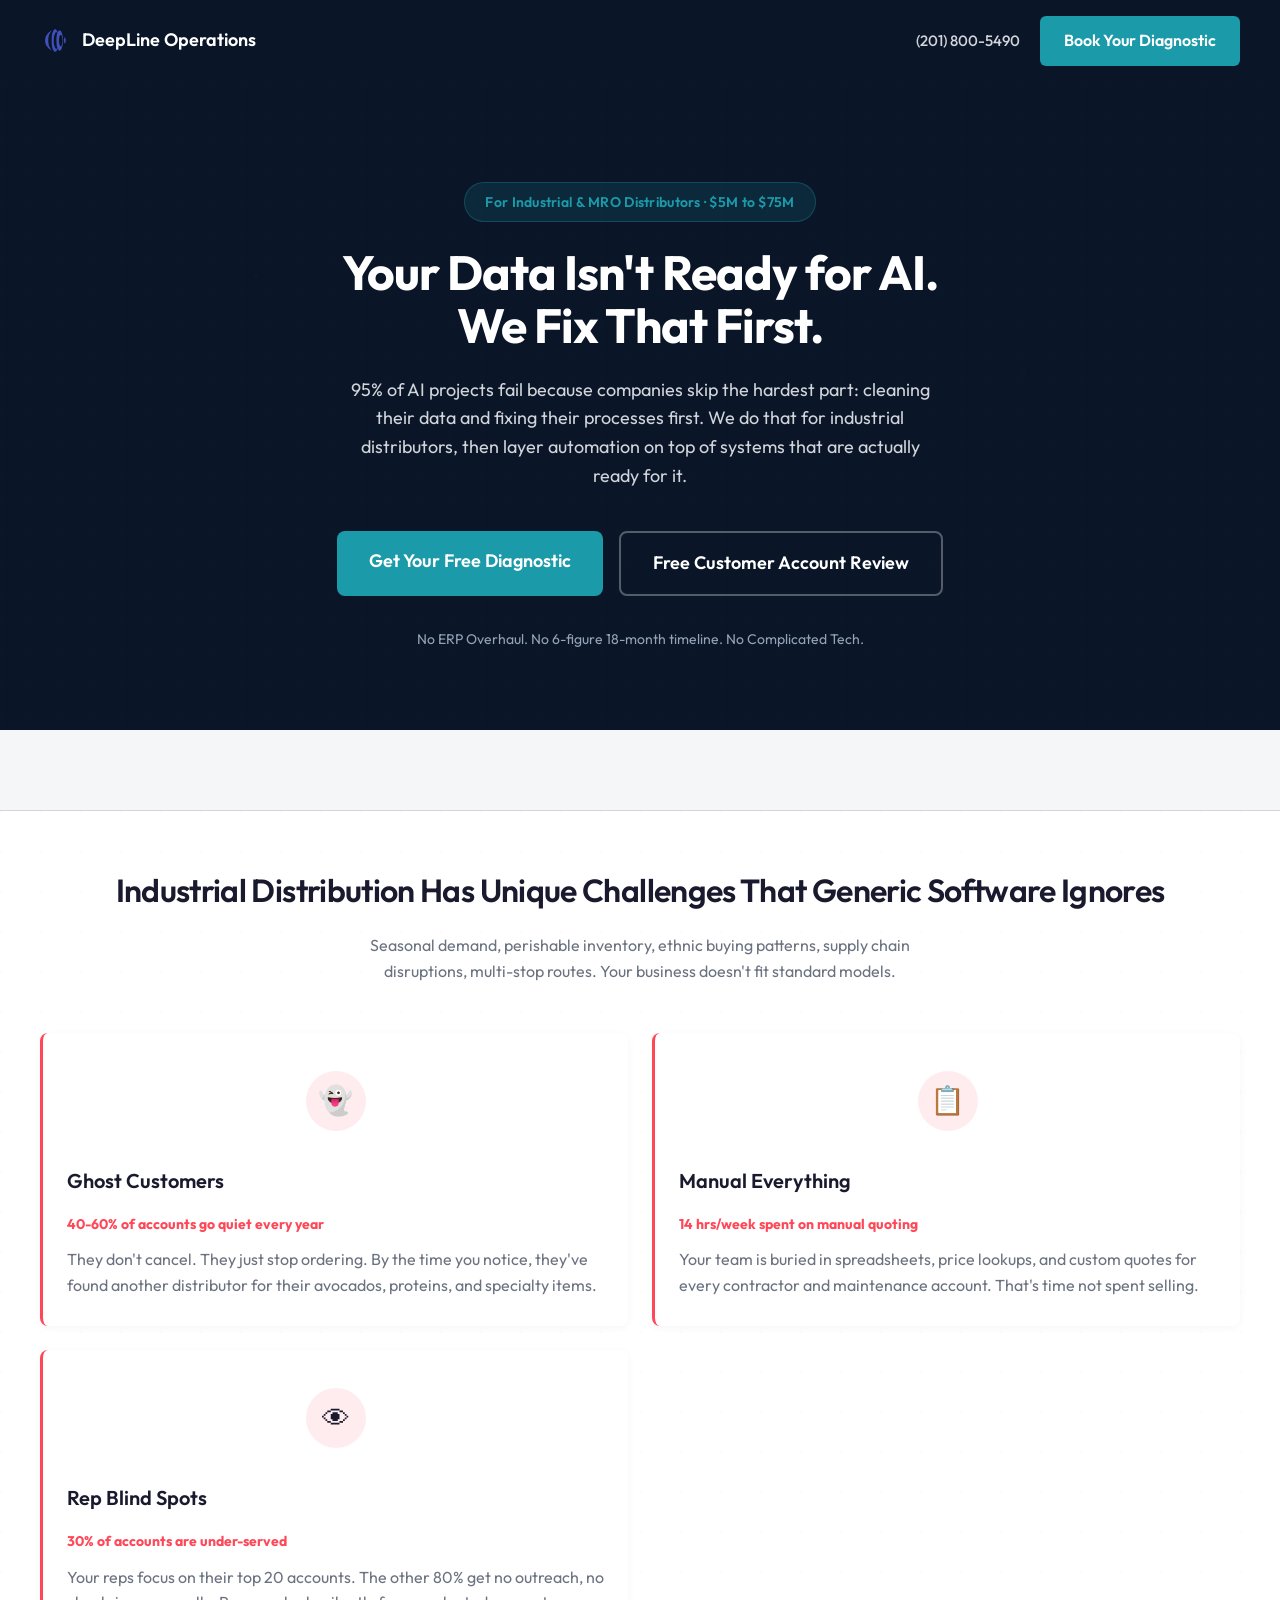
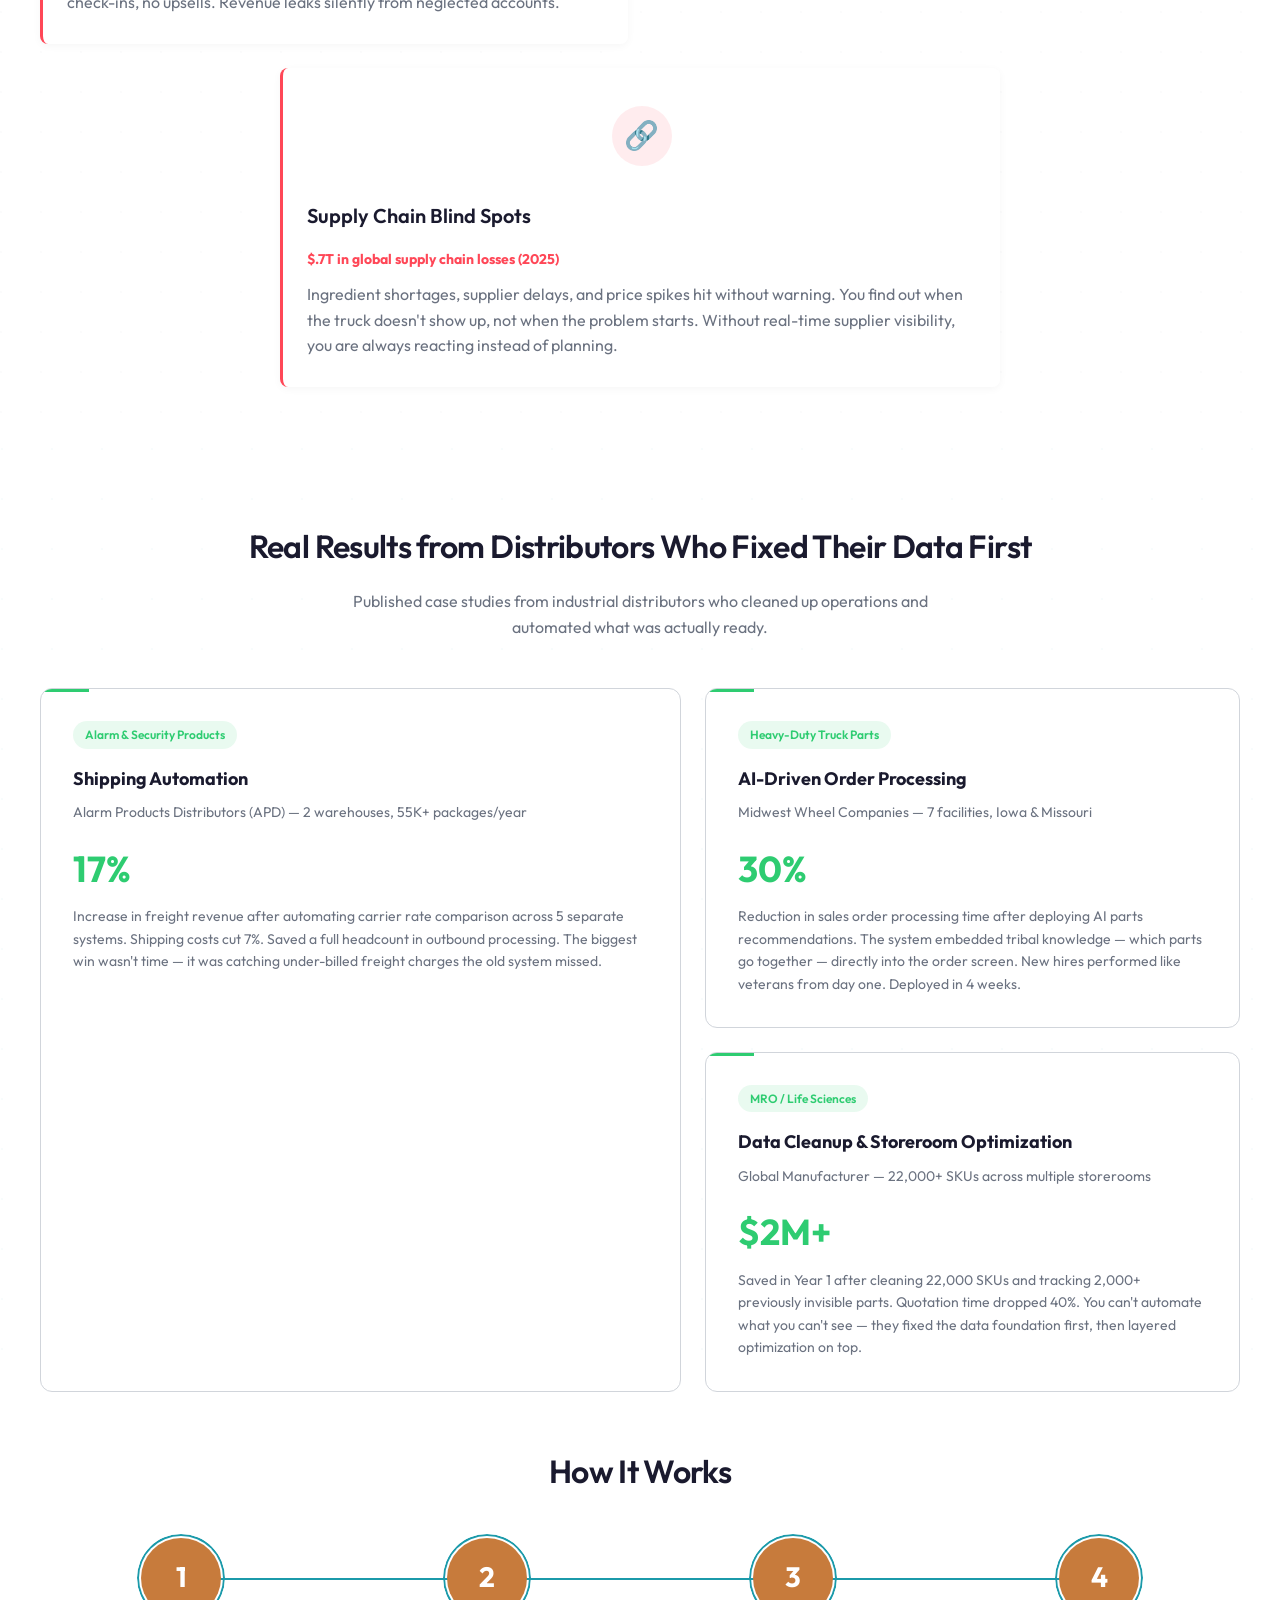
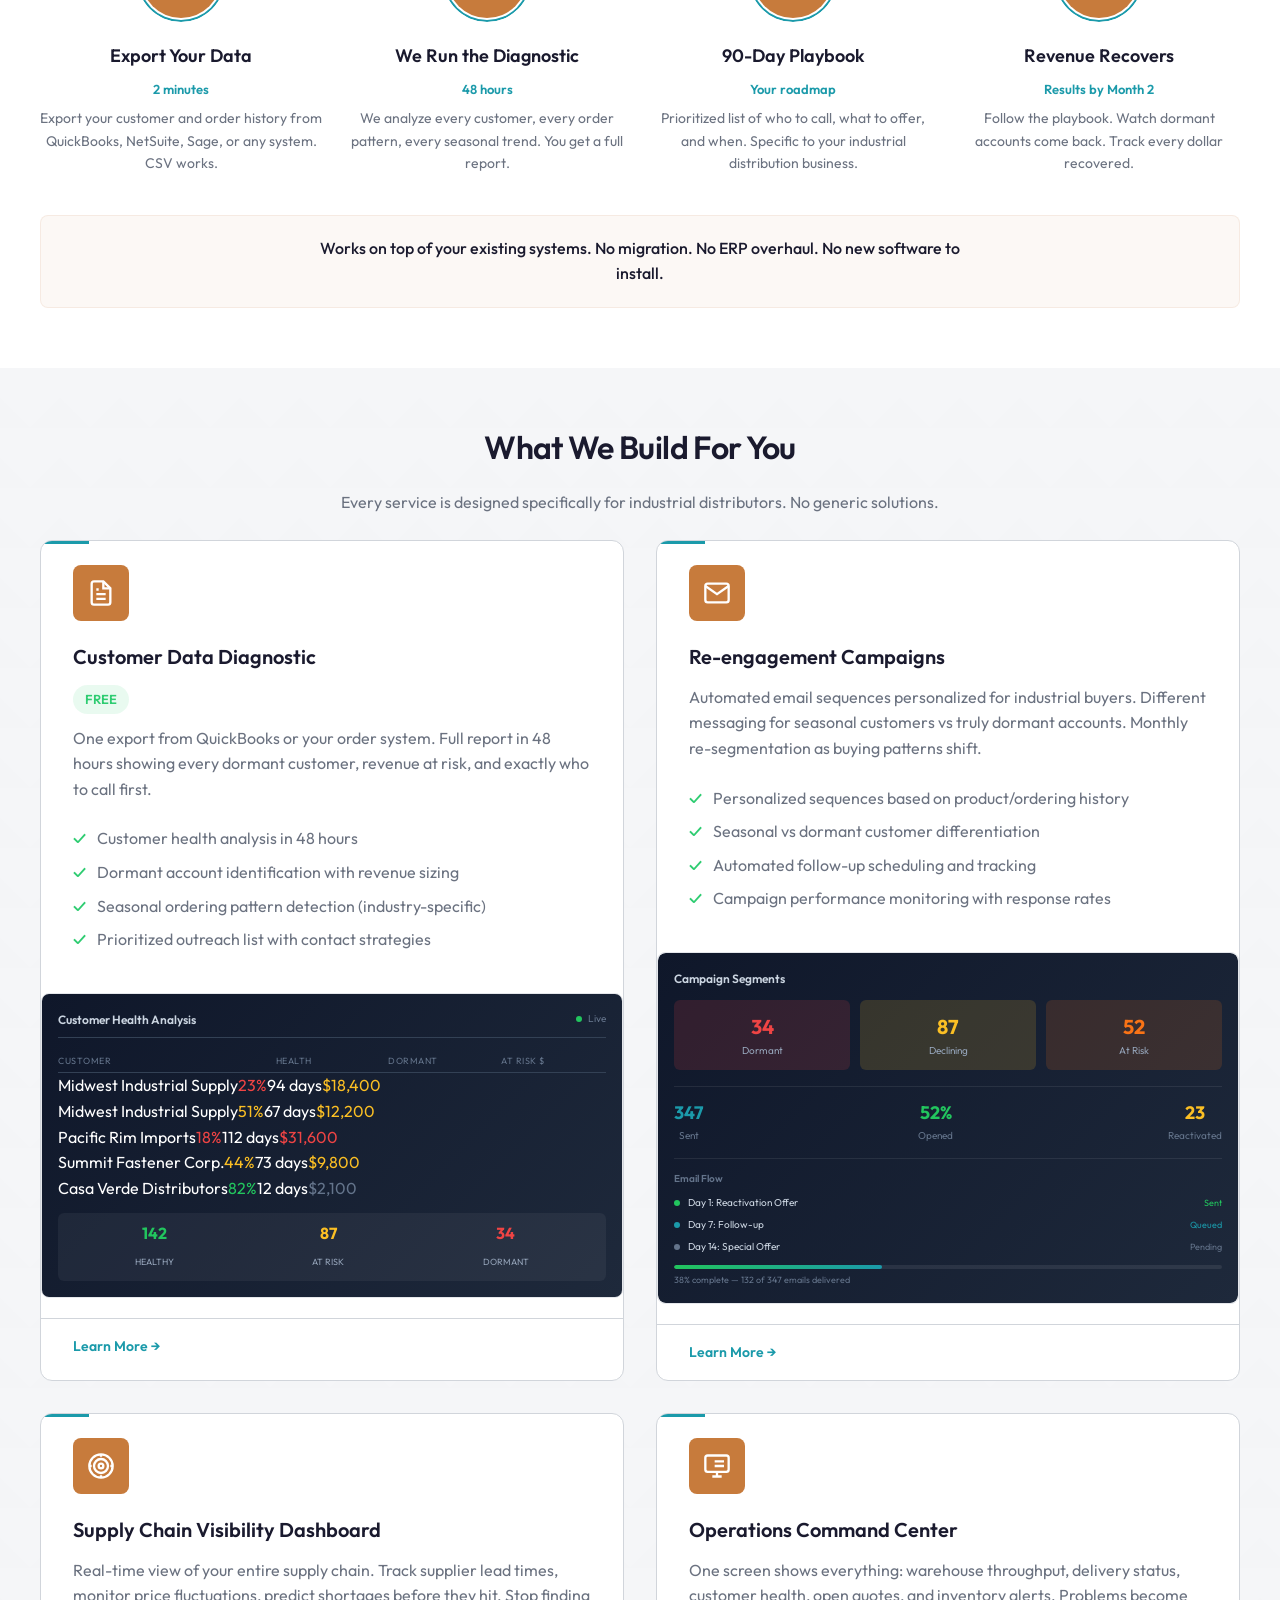
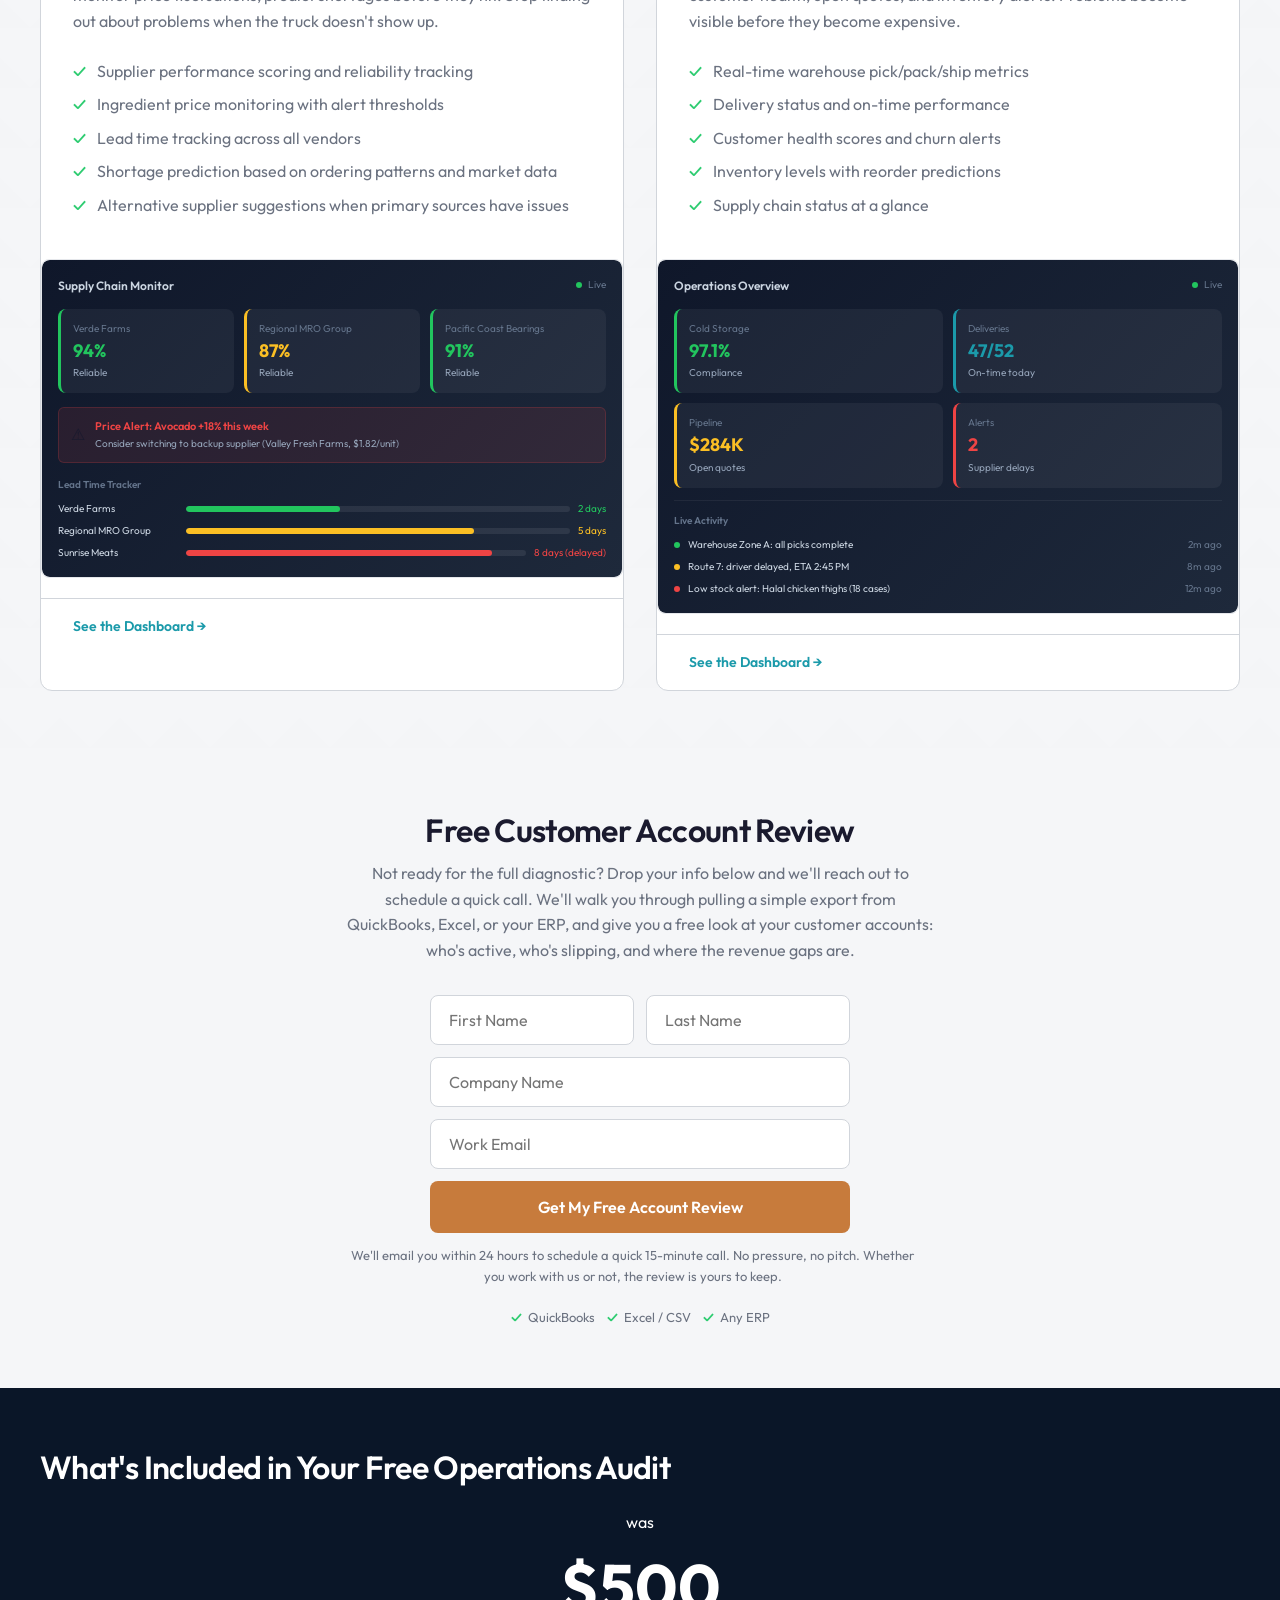
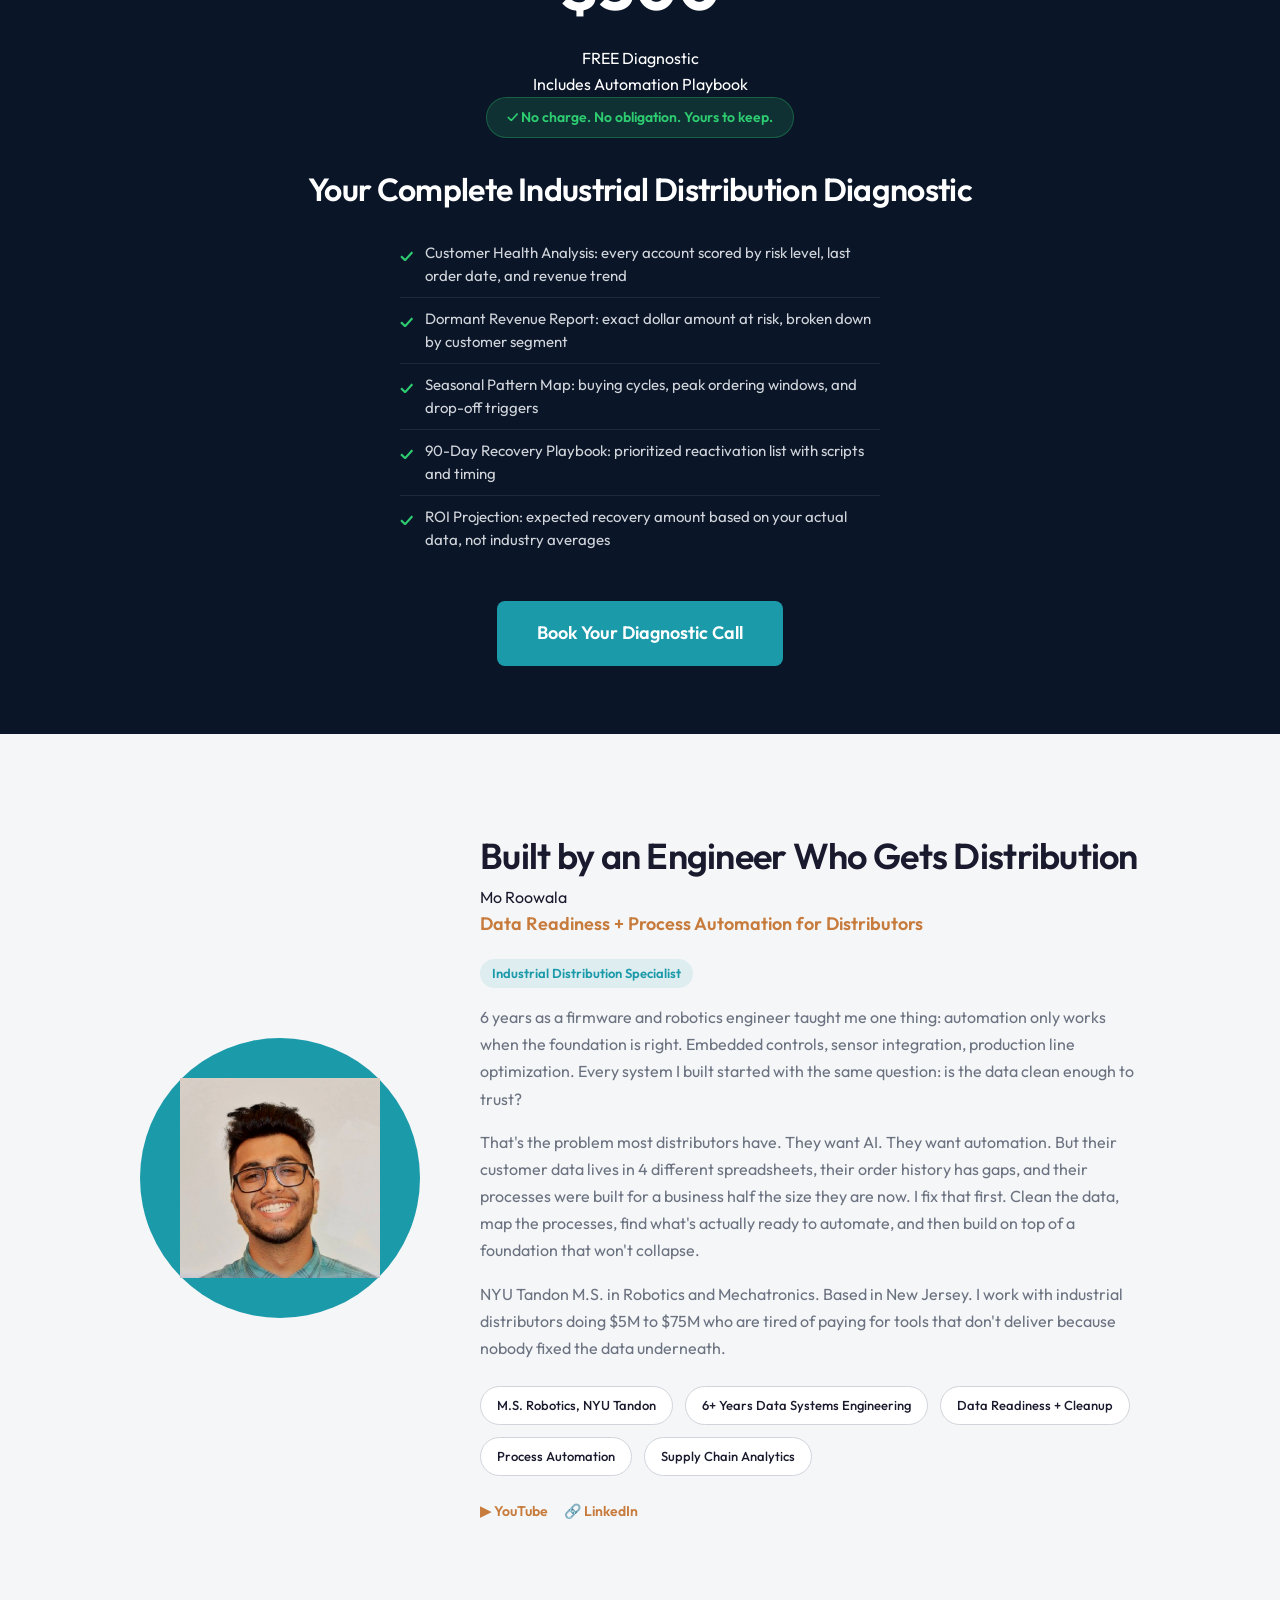
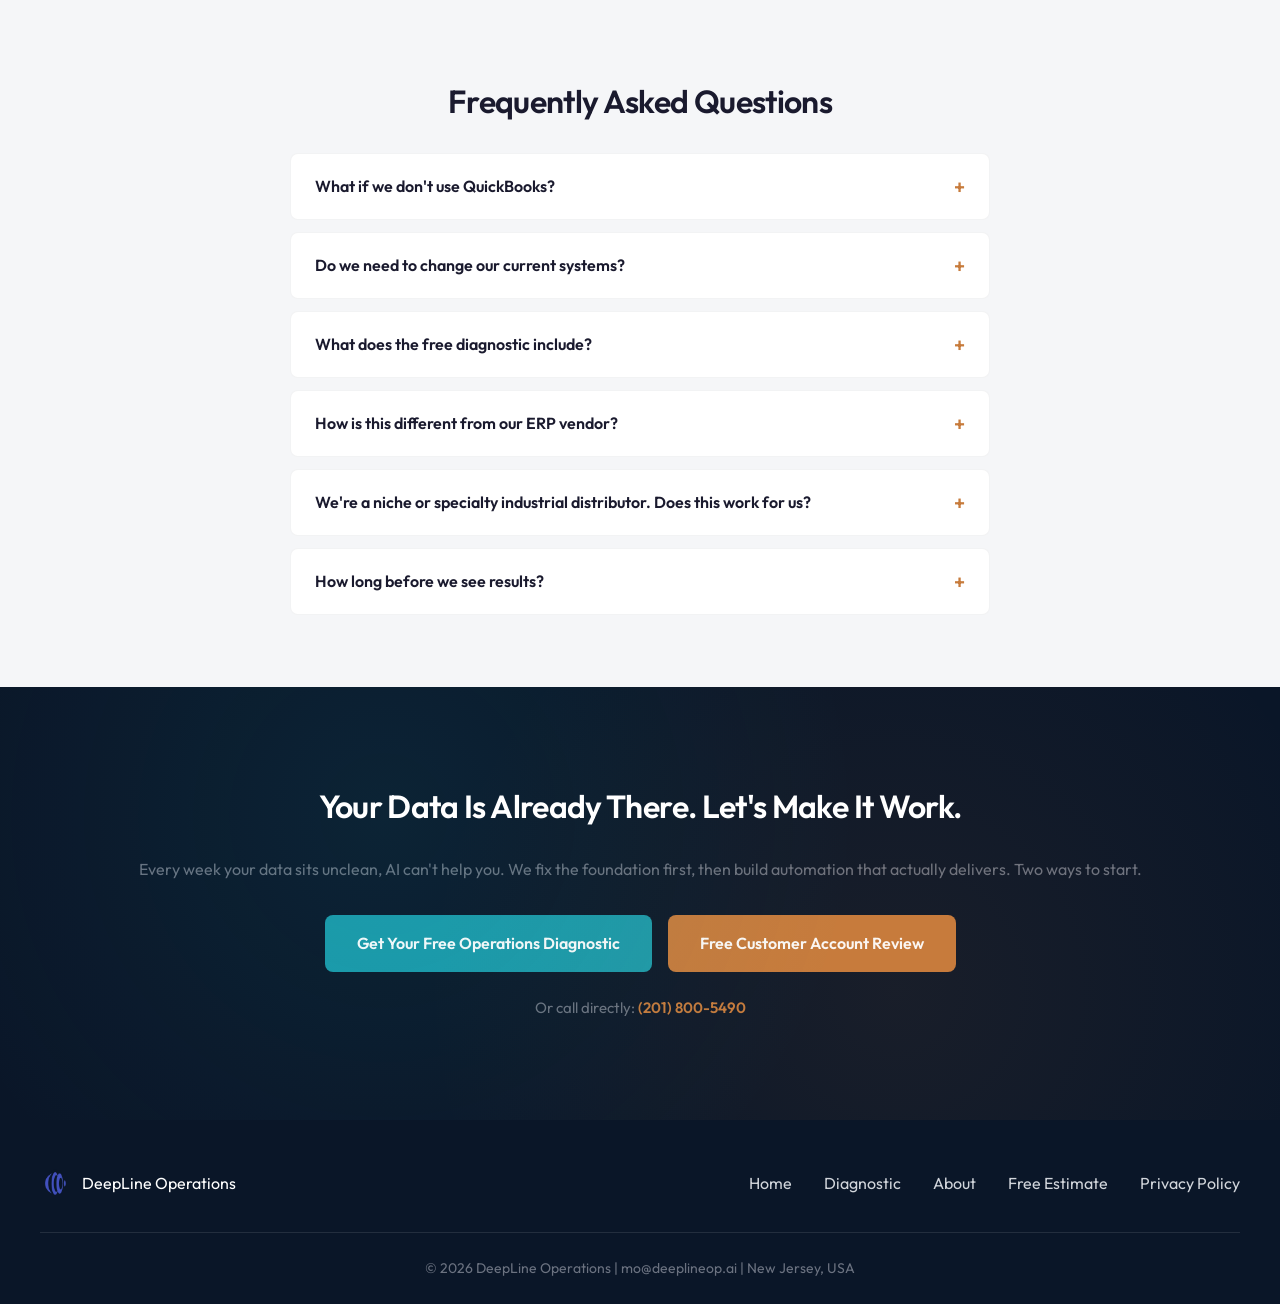
==== commit 583b2052: "redesign: apply taste-skill audit — font, color, layout, motion fixes - Font swap: Inter → Outfit (g" ====
--- a/index.html
+++ b/index.html
@@ -199,21 +199,17 @@
 
     <link rel="preconnect" href="https://fonts.googleapis.com">
     <link rel="preconnect" href="https://fonts.gstatic.com" crossorigin>
-    <link rel="stylesheet" href="https://fonts.googleapis.com/css2?family=Inter:wght@400;500;600;700&display=swap" media="print" onload="this.media='all'">
-    <noscript><link rel="stylesheet" href="https://fonts.googleapis.com/css2?family=Inter:wght@400;500;600;700&display=swap"></noscript>
+    <link rel="stylesheet" href="https://fonts.googleapis.com/css2?family=Outfit:wght@400;500;600;700&display=swap" media="print" onload="this.media='all'">
+    <noscript><link rel="stylesheet" href="https://fonts.googleapis.com/css2?family=Outfit:wght@400;500;600;700&display=swap"></noscript>
     <link rel="stylesheet" href="styles.css" media="print" onload="this.media='all'">
     <noscript><link rel="stylesheet" href="styles.css"></noscript>
     <style>
         /* Critical above-the-fold CSS */
-        * {
-            margin: 0;
-            padding: 0;
-            box-sizing: border-box;
-        }
+        * { margin: 0; padding: 0; box-sizing: border-box; }
 
         :root {
-            --deep-purple-navy: #0F0B2E;
-            --muted-indigo: #4F46E5;
+            --deep-purple-navy: #0A1628;
+            --muted-indigo: #C77B3C;
             --teal-accent: #1B9AAA;
             --signal-green: #2ECC71;
             --dark-ink: #1A1A2E;
@@ -224,387 +220,47 @@
         }
 
         body {
-            font-family: 'Inter', -apple-system, BlinkMacSystemFont, sans-serif;
+            font-family: 'Outfit', -apple-system, BlinkMacSystemFont, sans-serif;
             line-height: 1.6;
             color: var(--dark-ink);
-            margin: 0;
-            padding: 0;
+            margin: 0; padding: 0;
             overflow-x: hidden;
         }
 
-        h1 {
-            font-size: 48px;
-            font-weight: 700;
-            letter-spacing: -0.02em;
-            line-height: 1.1;
-        }
-
-        h2 {
-            font-size: 32px;
-            font-weight: 600;
-            letter-spacing: -0.02em;
-            line-height: 1.2;
-            margin-bottom: 1.5rem;
-        }
-
-        h3 {
-            font-size: 20px;
-            font-weight: 600;
-            margin-bottom: 1rem;
-        }
-
-        p {
-            font-size: 16px;
-            line-height: 1.6;
-            max-width: 65ch;
-        }
-
-        .container {
-            max-width: 1400px;
-            margin: 0 auto;
-            padding: 0 40px;
-        }
-
-        section {
-            padding: 60px 0;
-            opacity: 0;
-            transform: translateY(20px);
-            transition: all 0.6s ease;
-        }
-
-        section.visible {
-            opacity: 1;
-            transform: translateY(0);
-        }
-
-        /* ========== Navigation ========== */
-        nav {
-            position: sticky;
-            top: 0;
-            background: var(--deep-purple-navy);
-            z-index: 1000;
-            transition: box-shadow 0.3s ease;
-        }
-
-        nav.scrolled {
-            box-shadow: 0 2px 20px rgba(15, 11, 46, 0.2);
-        }
-
-        .nav-container {
-            display: flex;
-            justify-content: space-between;
-            align-items: center;
-            padding: 16px 40px;
-            max-width: 1400px;
-            margin: 0 auto;
-        }
-
-        .logo-section {
-            display: flex;
-            align-items: center;
-            color: white;
-            text-decoration: none;
-        }
-
-        .logo-section img {
-            height: 32px;
-            margin-right: 12px;
-        }
-
-        .logo-text {
-            font-weight: 600;
-            font-size: 18px;
-        }
-
-        .nav-right {
-            display: flex;
-            align-items: center;
-            gap: 20px;
-        }
-
-        .nav-phone {
-            color: #D1D5DB;
-            text-decoration: none;
-            font-weight: 500;
-            font-size: 15px;
-            transition: color 0.3s ease;
-        }
-
-        .nav-phone:hover {
-            color: var(--teal-accent);
-        }
-
-        .nav-cta {
-            background: var(--teal-accent);
-            color: white;
-            padding: 12px 24px;
-            border-radius: 6px;
-            text-decoration: none;
-            font-weight: 600;
-            transition: all 0.3s ease;
-            position: relative;
-            overflow: hidden;
-            white-space: nowrap;
-        }
-
-        .nav-cta:hover {
-            background: #148994;
-            color: white;
-            transform: translateY(-1px);
-        }
-
-        .nav-cta::before {
-            content: '';
-            position: absolute;
-            top: 0;
-            left: -100%;
-            width: 100%;
-            height: 100%;
-            background: linear-gradient(90deg, transparent, rgba(255,255,255,0.2), transparent);
-            transition: left 0.5s;
-        }
-
-        .nav-cta:hover::before {
-            left: 100%;
-        }
-
-        .mobile-menu {
-            display: none;
-        }
-
-        /* ========== Hero ========== */
-        .hero {
-            background: var(--deep-purple-navy);
-            color: white;
-            padding: 100px 0 80px;
-            position: relative;
-            overflow: hidden;
-        }
-
-        .hero::before {
-            content: none;
-        }
-
-        .animated-grid {
-            position: absolute;
-            top: 0; left: 0; right: 0; bottom: 0;
-            opacity: 0.06;
-            background-image:
-                linear-gradient(rgba(255,255,255,0.1) 1px, transparent 1px),
-                linear-gradient(90deg, rgba(255,255,255,0.1) 1px, transparent 1px);
-            background-size: 30px 30px;
-        }
-
-        .hero-ambient {
-            position: absolute;
-            top: 0; left: 0; right: 0; bottom: 0;
-            overflow: hidden;
-            mask-image: radial-gradient(ellipse 80% 60% at 50% 40%, black 30%, transparent 70%);
-            -webkit-mask-image: radial-gradient(ellipse 80% 60% at 50% 40%, black 30%, transparent 70%);
-        }
-
-        .hero-ambient::before {
-            content: '';
-            position: absolute;
-            top: 0; left: 0; right: 0; bottom: 0;
-            background:
-                radial-gradient(circle 1px at 20% 30%, rgba(27,154,170,0.4) 0%, transparent 1px),
-                radial-gradient(circle 1px at 60% 20%, rgba(27,154,170,0.3) 0%, transparent 1px),
-                radial-gradient(circle 1px at 80% 45%, rgba(27,154,170,0.35) 0%, transparent 1px),
-                radial-gradient(circle 1px at 35% 55%, rgba(27,154,170,0.25) 0%, transparent 1px);
-            opacity: 0.7;
-        }
-
-        .hero-content {
-            position: relative;
-            z-index: 2;
-            max-width: 800px;
-            margin: 0 auto;
-            text-align: center;
-        }
-
-        .hero-badge {
-            display: inline-block;
-            background: rgba(27, 154, 170, 0.15);
-            border: 1px solid rgba(27, 154, 170, 0.3);
-            color: var(--teal-accent);
-            padding: 8px 20px;
-            border-radius: 30px;
-            font-size: 14px;
-            font-weight: 600;
-            margin-bottom: 24px;
-            letter-spacing: 0.02em;
-        }
-
-        .hero h1 {
-            color: white;
-            margin-bottom: 24px;
-        }
-
-        .hero-subtitle {
-            font-size: 18px;
-            color: #D1D5DB;
-            margin-bottom: 40px;
-            max-width: 600px;
-            margin-left: auto;
-            margin-right: auto;
-        }
-
-        .hero-ctas {
-            display: flex;
-            gap: 16px;
-            justify-content: center;
-            margin-bottom: 32px;
-            flex-wrap: wrap;
-        }
-
-        .hero-cta {
-            padding: 16px 32px;
-            border-radius: 8px;
-            text-decoration: none;
-            font-weight: 600;
-            font-size: 18px;
-            transition: all 0.3s ease;
-            display: inline-block;
-            position: relative;
-            overflow: hidden;
-        }
-
-        .hero-cta.primary {
-            background: var(--teal-accent);
-            color: white;
-        }
-
-        .hero-cta.primary:hover {
-            background: #148994;
-            transform: translateY(-2px);
-            box-shadow: 0 8px 25px rgba(27, 154, 170, 0.3);
-        }
-
-        .hero-cta.secondary {
-            background: transparent;
-            color: white;
-            border: 2px solid rgba(255,255,255,0.3);
-        }
-
-        .hero-cta.secondary:hover {
-            border-color: white;
-            transform: translateY(-2px);
-        }
-
-        .hero-cta::before {
-            content: '';
-            position: absolute;
-            top: 0;
-            left: -100%;
-            width: 100%;
-            height: 100%;
-            background: linear-gradient(90deg, transparent, rgba(255,255,255,0.2), transparent);
-            transition: left 0.6s;
-        }
-
-        .hero-cta:hover::before {
-            left: 100%;
-        }
-
-        .trust-line {
-            color: #94a3b8;
-            font-size: 14px;
-        }
-
-        .trust-line strong {
-            color: var(--signal-green);
-        }
-
-        /* ========== Stats Bar ========== */
-        .stats-bar {
-            background: var(--off-white);
-            padding: 40px 0;
-            border-bottom: 1px solid var(--light-gray);
-        }
-
-        .stats-bar .visible-override {
-            opacity: 1;
-            transform: none;
-        }
-
-        .stats-grid {
-            display: grid;
-            grid-template-columns: repeat(4, 1fr);
-            gap: 32px;
-            text-align: center;
-        }
-
-        .stat-item .stat-number {
-            font-size: 36px;
-            font-weight: 700;
-            color: var(--muted-indigo);
-            display: block;
-        }
-
-        .stat-item .stat-label {
-            font-size: 14px;
-            color: var(--medium-gray);
-            margin-top: 4px;
-        }
-
-        .section-header {
-            text-align: center;
-            margin-bottom: 16px;
-            position: relative;
-        }
-
-        .section-header p {
-            color: var(--medium-gray);
-            margin: 0 auto;
-            max-width: 600px;
-        }
-
-        /* ========== Mobile: Nav + Hero ========== */
-        @media (max-width: 768px) {
-            .nav-right {
-                display: none;
-            }
-
-            .mobile-menu {
-                display: block;
-                background: none;
-                border: none;
-                color: white;
-                font-size: 24px;
-                cursor: pointer;
-            }
-
-            h1 {
-                font-size: 36px;
-            }
-
-            h2 {
-                font-size: 28px;
-            }
-
-            .hero {
-                padding: 80px 0 60px;
-            }
-
-            section {
-                padding: 60px 0;
-            }
-        }
-
-        @media (max-width: 480px) {
-            .container {
-                padding: 0 16px;
-            }
-
-            .nav-container {
-                padding: 16px;
-            }
-
-            h1 {
-                font-size: 28px;
-            }
-        }
+        h1 { font-size: 48px; font-weight: 700; letter-spacing: -0.02em; line-height: 1.1; }
+        h2 { font-size: 32px; font-weight: 600; letter-spacing: -0.02em; line-height: 1.2; margin-bottom: 1.5rem; }
+        h3 { font-size: 20px; font-weight: 600; margin-bottom: 1rem; }
+        p { font-size: 16px; line-height: 1.6; max-width: 65ch; }
+
+        .container { max-width: 1400px; margin: 0 auto; padding: 0 40px; }
+        section { padding: 60px 0; opacity: 0; transform: translateY(10px); transition: opacity 0.6s ease, transform 0.6s ease; }
+        section.visible { opacity: 1; transform: translateY(0); }
+
+        /* Navigation */
+        nav { position: sticky; top: 0; background: var(--deep-purple-navy); z-index: 1000; transition: box-shadow 0.3s ease; }
+        nav.scrolled { box-shadow: 0 2px 20px rgba(10, 22, 40, 0.3); }
+        .nav-container { display: flex; justify-content: space-between; align-items: center; padding: 16px 40px; max-width: 1400px; margin: 0 auto; }
+        .logo-section { display: flex; align-items: center; color: white; text-decoration: none; }
+        .logo-section img { height: 32px; margin-right: 12px; }
+        .logo-text { font-weight: 600; font-size: 18px; }
+        .nav-right { display: flex; align-items: center; gap: 20px; }
+        .nav-cta { background: var(--teal-accent); color: white; padding: 12px 24px; border-radius: 6px; text-decoration: none; font-weight: 600; position: relative; overflow: hidden; white-space: nowrap; }
+        .mobile-menu { display: none; }
+
+        /* Hero */
+        .hero { background: var(--deep-purple-navy); color: white; padding: 100px 0 80px; position: relative; overflow: hidden; }
+        .animated-grid { position: absolute; top: 0; left: 0; right: 0; bottom: 0; opacity: 0.06; background-image: linear-gradient(rgba(255,255,255,0.1) 1px, transparent 1px), linear-gradient(90deg, rgba(255,255,255,0.1) 1px, transparent 1px); background-size: 30px 30px; }
+        .hero-ambient { position: absolute; top: 0; left: 0; right: 0; bottom: 0; overflow: hidden; mask-image: radial-gradient(ellipse 80% 60% at 50% 40%, black 30%, transparent 70%); -webkit-mask-image: radial-gradient(ellipse 80% 60% at 50% 40%, black 30%, transparent 70%); }
+        .hero-content { position: relative; z-index: 2; max-width: 800px; margin: 0 auto; text-align: center; }
+        .hero-badge { display: inline-block; background: rgba(27, 154, 170, 0.15); border: 1px solid rgba(27, 154, 170, 0.3); color: var(--teal-accent); padding: 8px 20px; border-radius: 30px; font-size: 14px; font-weight: 600; margin-bottom: 24px; letter-spacing: 0.02em; }
+        .hero h1 { color: white; margin-bottom: 24px; }
+        .hero-subtitle { font-size: 18px; color: #D1D5DB; margin-bottom: 40px; max-width: 600px; margin-left: auto; margin-right: auto; }
+        .hero-ctas { display: flex; gap: 16px; justify-content: center; margin-bottom: 32px; flex-wrap: wrap; }
+        .hero-cta { padding: 16px 32px; border-radius: 8px; text-decoration: none; font-weight: 600; font-size: 18px; display: inline-block; position: relative; overflow: hidden; }
+        .hero-cta.primary { background: var(--teal-accent); color: white; }
+        .hero-cta.secondary { background: transparent; color: white; border: 2px solid rgba(255,255,255,0.3); }
+        .trust-line { color: #94a3b8; font-size: 14px; }
+        .trust-line strong { color: var(--signal-green); }
     </style>
 </head>
 <body>
--- a/styles.css
+++ b/styles.css
@@ -2,6 +2,150 @@
    DeepLine Operations - Below-the-Fold Styles
    Non-critical CSS loaded asynchronously
    ============================================ */
+
+/* ========== Moved from inline: Nav hover/interaction states ========== */
+.nav-phone {
+    color: #D1D5DB;
+    text-decoration: none;
+    font-weight: 500;
+    font-size: 15px;
+    transition: color 0.3s ease;
+}
+
+.nav-phone:hover {
+    color: var(--teal-accent);
+}
+
+.nav-cta:hover {
+    background: #148994;
+    color: white;
+    transform: translateY(-1px);
+}
+
+.nav-cta::before {
+    content: none;
+}
+
+/* ========== Moved from inline: Hero hover/interaction states ========== */
+.hero::before {
+    content: none;
+}
+
+.hero-ambient::before {
+    content: '';
+    position: absolute;
+    top: 0; left: 0; right: 0; bottom: 0;
+    background:
+        radial-gradient(circle 1px at 20% 30%, rgba(27,154,170,0.4) 0%, transparent 1px),
+        radial-gradient(circle 1px at 60% 20%, rgba(27,154,170,0.3) 0%, transparent 1px),
+        radial-gradient(circle 1px at 80% 45%, rgba(27,154,170,0.35) 0%, transparent 1px),
+        radial-gradient(circle 1px at 35% 55%, rgba(27,154,170,0.25) 0%, transparent 1px);
+    opacity: 0.7;
+}
+
+.hero-cta.primary:hover {
+    background: #148994;
+    transform: translateY(-2px);
+    box-shadow: 0 8px 25px rgba(27, 154, 170, 0.3);
+}
+
+.hero-cta.secondary:hover {
+    border-color: white;
+    transform: translateY(-2px);
+}
+
+.hero-cta::before {
+    content: '';
+    position: absolute;
+    top: 0;
+    left: -100%;
+    width: 100%;
+    height: 100%;
+    background: linear-gradient(90deg, transparent, rgba(255,255,255,0.2), transparent);
+    transition: left 0.6s;
+}
+
+.hero-cta:hover::before {
+    left: 100%;
+}
+
+/* ========== Moved from inline: Stats Bar ========== */
+.stats-bar {
+    background: var(--off-white);
+    padding: 40px 0;
+    border-bottom: 1px solid var(--light-gray);
+}
+
+.stats-bar .visible-override {
+    opacity: 1;
+    transform: none;
+}
+
+.stats-grid {
+    display: grid;
+    grid-template-columns: repeat(4, 1fr);
+    gap: 32px;
+    text-align: center;
+}
+
+.stat-item .stat-number {
+    font-size: 36px;
+    font-weight: 700;
+    color: var(--muted-indigo);
+    display: block;
+}
+
+.stat-item .stat-label {
+    font-size: 14px;
+    color: var(--medium-gray);
+    margin-top: 4px;
+}
+
+/* ========== Moved from inline: Mobile Nav + Hero ========== */
+@media (max-width: 768px) {
+    .nav-right {
+        display: none;
+    }
+
+    .mobile-menu {
+        display: block;
+        background: none;
+        border: none;
+        color: white;
+        font-size: 24px;
+        cursor: pointer;
+    }
+
+    h1 {
+        font-size: 36px;
+    }
+
+    h2 {
+        font-size: 28px;
+    }
+
+    .hero {
+        padding: 80px 0 60px;
+    }
+
+    section {
+        padding: 60px 0;
+    }
+}
+
+@media (max-width: 480px) {
+    .container {
+        padding: 0 16px;
+    }
+
+    .nav-container {
+        padding: 16px;
+    }
+
+    h1 {
+        font-size: 28px;
+    }
+}
 
 /* ========== Section Header (shared) ========== */
 .section-header {
@@ -30,44 +174,45 @@
     right: 0;
     bottom: 0;
     background-image:
-        radial-gradient(circle at 1px 1px, rgba(15, 11, 46, 0.03) 1px, transparent 0);
+        radial-gradient(circle at 1px 1px, rgba(10, 22, 40, 0.03) 1px, transparent 0);
     background-size: 40px 40px;
     opacity: 0.5;
 }
 
 .problems-grid {
     display: grid;
-    grid-template-columns: repeat(3, 1fr);
-    gap: 32px;
+    grid-template-columns: 1fr 1fr;
+    gap: 24px;
     margin-top: 48px;
     position: relative;
 }
 
+.problems-grid .problem-card:last-child {
+    grid-column: 1 / -1;
+    max-width: 60%;
+    margin: 0 auto;
+}
+
 .problem-card {
-    text-align: center;
-    padding: 32px 24px;
-    background: rgba(255, 255, 255, 0.8);
-    border-radius: 12px;
-    border: 1px solid rgba(15, 11, 46, 0.05);
+    text-align: left;
+    padding: 28px 24px;
+    background: rgba(255, 255, 255, 0.95);
+    border-radius: 8px;
+    border: none;
+    border-left: 3px solid #ff4757;
     transition: all 0.3s ease;
     position: relative;
     overflow: hidden;
+    box-shadow: 0 2px 8px rgba(0, 0, 0, 0.04);
 }
 
 .problem-card:hover {
-    transform: translateY(-4px);
-    box-shadow: 0 8px 25px rgba(0, 0, 0, 0.1);
-    border-color: var(--muted-indigo);
+    transform: translateY(-2px);
+    box-shadow: 0 6px 20px rgba(255, 71, 87, 0.1);
 }
 
 .problem-card::before {
-    content: '';
-    position: absolute;
-    top: 0;
-    left: 0;
-    right: 0;
-    height: 2px;
-    background: linear-gradient(90deg, #ff4757, #ff6b7d);
+    content: none;
 }
 
 .problem-visual {
@@ -276,8 +421,8 @@
     right: 0;
     bottom: 0;
     background-image:
-        linear-gradient(45deg, rgba(15, 11, 46, 0.02) 25%, transparent 25%),
-        linear-gradient(-45deg, rgba(15, 11, 46, 0.02) 25%, transparent 25%);
+        linear-gradient(45deg, rgba(10, 22, 40, 0.02) 25%, transparent 25%),
+        linear-gradient(-45deg, rgba(10, 22, 40, 0.02) 25%, transparent 25%);
     background-size: 60px 60px;
     opacity: 0.3;
 }
@@ -320,15 +465,7 @@
 }
 
 .price-badge::before {
-    content: '';
-    position: absolute;
-    top: 0;
-    left: 0;
-    width: 100%;
-    height: 100%;
-    background: linear-gradient(90deg, transparent, rgba(255,255,255,0.3), transparent);
-    animation: badgeShine 3s infinite;
-    transform: translateX(-100%);
+    content: none;
 }
 
 .audit-report-preview {
@@ -436,9 +573,9 @@
     position: absolute;
     top: 0;
     left: 0;
-    right: 0;
+    width: 48px;
     height: 3px;
-    background: linear-gradient(90deg, var(--muted-indigo), var(--teal-accent));
+    background: var(--teal-accent);
 }
 
 .service-header {
@@ -957,19 +1094,21 @@
     background: linear-gradient(to top, var(--teal-accent), var(--signal-green));
     border-radius: 1px;
     width: 8px;
+    transform-origin: bottom;
     animation: dashboardGrow 2s ease-out;
 }
 
+/* FIX: Use scaleY instead of height animation for compositor-only rendering */
 @keyframes dashboardGrow {
-    from { height: 0; }
-    to { height: var(--bar-height); }
-}
-
-.dashboard-bar:nth-child(1) { --bar-height: 15px; animation-delay: 0.1s; }
-.dashboard-bar:nth-child(2) { --bar-height: 25px; animation-delay: 0.2s; }
-.dashboard-bar:nth-child(3) { --bar-height: 20px; animation-delay: 0.3s; }
-.dashboard-bar:nth-child(4) { --bar-height: 30px; animation-delay: 0.4s; }
-.dashboard-bar:nth-child(5) { --bar-height: 18px; animation-delay: 0.5s; }
+    from { transform: scaleY(0); }
+    to { transform: scaleY(1); }
+}
+
+.dashboard-bar:nth-child(1) { height: 15px; animation-delay: 0.1s; }
+.dashboard-bar:nth-child(2) { height: 25px; animation-delay: 0.2s; }
+.dashboard-bar:nth-child(3) { height: 20px; animation-delay: 0.3s; }
+.dashboard-bar:nth-child(4) { height: 30px; animation-delay: 0.4s; }
+.dashboard-bar:nth-child(5) { height: 18px; animation-delay: 0.5s; }
 
 /* ========== Enhanced COO Dashboard Components ========== */
 .coo-dashboard-grid {
@@ -1183,7 +1322,7 @@
     height: 280px;
     position: relative;
     overflow: hidden;
-    font-family: 'Inter', sans-serif;
+    font-family: 'Outfit', sans-serif;
 }
 
 .route-map-grid {
@@ -1490,12 +1629,13 @@
 }
 
 .dashboard-bar.growing {
-    height: 0 !important;
+    transform: scaleY(0);
+    transform-origin: bottom;
     animation: growBar 1s ease-out forwards;
 }
 
 @keyframes growBar {
-    to { height: var(--bar-height) !important; }
+    to { transform: scaleY(1); }
 }
 
 .live-chart {
@@ -1660,7 +1800,7 @@
 
 .chart-bar-fill {
     height: 100%;
-    background: linear-gradient(90deg, var(--muted-indigo), var(--teal-accent));
+    background: var(--teal-accent);
     border-radius: 6px;
     width: 0%;
     transition: width 1.5s ease-out;
@@ -2722,7 +2862,7 @@
     right: 0;
     bottom: 0;
     background:
-        linear-gradient(45deg, transparent 49%, rgba(79, 70, 229, 0.02) 49%, rgba(79, 70, 229, 0.02) 51%, transparent 51%),
+        linear-gradient(45deg, transparent 49%, rgba(199, 123, 60, 0.02) 49%, rgba(199, 123, 60, 0.02) 51%, transparent 51%),
         linear-gradient(-45deg, transparent 49%, rgba(27, 154, 170, 0.02) 49%, rgba(27, 154, 170, 0.02) 51%, transparent 51%);
     background-size: 80px 80px;
 }
@@ -2742,7 +2882,7 @@
     left: 16.66%;
     right: 16.66%;
     height: 2px;
-    background: linear-gradient(90deg, var(--muted-indigo), var(--teal-accent), var(--signal-green));
+    background: var(--light-gray);
     z-index: 1;
 }
 
@@ -2777,7 +2917,7 @@
     bottom: -4px;
     border: 2px solid transparent;
     border-radius: 50%;
-    background: linear-gradient(135deg, var(--muted-indigo), var(--teal-accent)) border-box;
+    background: linear-gradient(135deg, var(--teal-accent), var(--teal-accent)) border-box;
     mask: linear-gradient(#fff 0 0) padding-box, linear-gradient(#fff 0 0);
     mask-composite: subtract;
     animation: stepGlow 3s infinite;
@@ -2885,7 +3025,7 @@
     right: 0;
     bottom: 0;
     background-image:
-        repeating-linear-gradient(45deg, transparent, transparent 35px, rgba(79, 70, 229, 0.01) 35px, rgba(79, 70, 229, 0.01) 70px);
+        repeating-linear-gradient(45deg, transparent, transparent 35px, rgba(199, 123, 60, 0.01) 35px, rgba(199, 123, 60, 0.01) 70px);
     opacity: 0.5;
 }
 
@@ -2927,9 +3067,9 @@
     position: absolute;
     top: 0;
     left: 0;
-    right: 0;
+    width: 36px;
     height: 3px;
-    background: linear-gradient(90deg, var(--signal-green), var(--teal-accent));
+    background: var(--teal-accent);
 }
 
 .tool-preview {
@@ -2969,15 +3109,7 @@
 }
 
 .free-badge::before {
-    content: '';
-    position: absolute;
-    top: 0;
-    left: 0;
-    width: 100%;
-    height: 100%;
-    background: linear-gradient(90deg, transparent, rgba(255,255,255,0.3), transparent);
-    animation: badgeShine 3s infinite;
-    transform: translateX(-100%);
+    content: none;
 }
 
 /* FIX 1: badgeShine - changed from animating left to transform: translateX() */
@@ -3028,7 +3160,7 @@
     bottom: 0;
     background:
         radial-gradient(circle at 30% 30%, rgba(27, 154, 170, 0.1) 0%, transparent 50%),
-        radial-gradient(circle at 70% 70%, rgba(79, 70, 229, 0.1) 0%, transparent 50%);
+        radial-gradient(circle at 70% 70%, rgba(199, 123, 60, 0.08) 0%, transparent 50%);
 }
 
 .final-cta h2 {
@@ -3071,8 +3203,8 @@
     transition: left 0.6s;
 }
 
-.final-cta-btn:hover::before {
-    left: 100%;
+.final-cta-btn::before {
+    content: none;
 }
 
 .trust-line {
@@ -3105,7 +3237,7 @@
     min-width: 280px;
     height: 280px;
     border-radius: 50%;
-    background: linear-gradient(135deg, var(--muted-indigo), var(--teal-accent));
+    background: var(--teal-accent);
     display: flex;
     align-items: center;
     justify-content: center;
@@ -3815,8 +3947,8 @@
 /* ========== Results Grid (from inline) ========== */
 .results-grid {
     display: grid;
-    grid-template-columns: repeat(3, 1fr);
-    gap: 32px;
+    grid-template-columns: 1.2fr 1fr;
+    gap: 24px;
     margin-top: 48px;
     position: relative;
 }
@@ -3833,6 +3965,10 @@
     transform: translateY(20px);
 }
 
+.result-card:first-child {
+    grid-row: 1 / 3;
+}
+
 .result-card.animate {
     opacity: 1;
     transform: translateY(0);
@@ -3846,9 +3982,10 @@
 .result-card::before {
     content: '';
     position: absolute;
-    top: 0; left: 0; right: 0;
+    top: 0; left: 0;
+    width: 48px;
     height: 3px;
-    background: linear-gradient(90deg, var(--signal-green), var(--teal-accent));
+    background: var(--signal-green);
 }
 
 .result-tag {
@@ -3907,7 +4044,7 @@
     left: 12.5%;
     right: 12.5%;
     height: 2px;
-    background: linear-gradient(90deg, var(--muted-indigo), var(--teal-accent));
+    background: var(--teal-accent);
     z-index: 0;
 }
 
@@ -3939,9 +4076,9 @@
     text-align: center;
     margin-top: 40px;
     padding: 20px;
-    background: rgba(79, 70, 229, 0.05);
+    background: rgba(199, 123, 60, 0.05);
     border-radius: 8px;
-    border: 1px solid rgba(79, 70, 229, 0.1);
+    border: 1px solid rgba(199, 123, 60, 0.1);
     position: relative;
 }
 
@@ -4008,7 +4145,7 @@
 .lead-form input:focus {
     outline: none;
     border-color: var(--muted-indigo);
-    box-shadow: 0 0 0 3px rgba(79, 70, 229, 0.1);
+    box-shadow: 0 0 0 3px rgba(199, 123, 60, 0.1);
 }
 
 .lead-form button {
@@ -4138,18 +4275,7 @@
 }
 
 .diagnostic-cta::before {
-    content: '';
-    position: absolute;
-    top: 0;
-    left: -100%;
-    width: 100%;
-    height: 100%;
-    background: linear-gradient(90deg, transparent, rgba(255,255,255,0.2), transparent);
-    transition: left 0.6s;
-}
-
-.diagnostic-cta:hover::before {
-    left: 100%;
+    content: none;
 }
 
 /* ========== FAQ (from inline) ========== */
@@ -4167,7 +4293,7 @@
     background: white;
     border-radius: 8px;
     margin-bottom: 12px;
-    border: 1px solid rgba(15, 11, 46, 0.05);
+    border: 1px solid rgba(10, 22, 40, 0.05);
     overflow: hidden;
     transition: all 0.3s ease;
 }
--- a/styles.css
+++ b/styles.css
@@ -2,6 +2,150 @@
    DeepLine Operations - Below-the-Fold Styles
    Non-critical CSS loaded asynchronously
    ============================================ */
+
+/* ========== Moved from inline: Nav hover/interaction states ========== */
+.nav-phone {
+    color: #D1D5DB;
+    text-decoration: none;
+    font-weight: 500;
+    font-size: 15px;
+    transition: color 0.3s ease;
+}
+
+.nav-phone:hover {
+    color: var(--teal-accent);
+}
+
+.nav-cta:hover {
+    background: #148994;
+    color: white;
+    transform: translateY(-1px);
+}
+
+.nav-cta::before {
+    content: none;
+}
+
+/* ========== Moved from inline: Hero hover/interaction states ========== */
+.hero::before {
+    content: none;
+}
+
+.hero-ambient::before {
+    content: '';
+    position: absolute;
+    top: 0; left: 0; right: 0; bottom: 0;
+    background:
+        radial-gradient(circle 1px at 20% 30%, rgba(27,154,170,0.4) 0%, transparent 1px),
+        radial-gradient(circle 1px at 60% 20%, rgba(27,154,170,0.3) 0%, transparent 1px),
+        radial-gradient(circle 1px at 80% 45%, rgba(27,154,170,0.35) 0%, transparent 1px),
+        radial-gradient(circle 1px at 35% 55%, rgba(27,154,170,0.25) 0%, transparent 1px);
+    opacity: 0.7;
+}
+
+.hero-cta.primary:hover {
+    background: #148994;
+    transform: translateY(-2px);
+    box-shadow: 0 8px 25px rgba(27, 154, 170, 0.3);
+}
+
+.hero-cta.secondary:hover {
+    border-color: white;
+    transform: translateY(-2px);
+}
+
+.hero-cta::before {
+    content: '';
+    position: absolute;
+    top: 0;
+    left: -100%;
+    width: 100%;
+    height: 100%;
+    background: linear-gradient(90deg, transparent, rgba(255,255,255,0.2), transparent);
+    transition: left 0.6s;
+}
+
+.hero-cta:hover::before {
+    left: 100%;
+}
+
+/* ========== Moved from inline: Stats Bar ========== */
+.stats-bar {
+    background: var(--off-white);
+    padding: 40px 0;
+    border-bottom: 1px solid var(--light-gray);
+}
+
+.stats-bar .visible-override {
+    opacity: 1;
+    transform: none;
+}
+
+.stats-grid {
+    display: grid;
+    grid-template-columns: repeat(4, 1fr);
+    gap: 32px;
+    text-align: center;
+}
+
+.stat-item .stat-number {
+    font-size: 36px;
+    font-weight: 700;
+    color: var(--muted-indigo);
+    display: block;
+}
+
+.stat-item .stat-label {
+    font-size: 14px;
+    color: var(--medium-gray);
+    margin-top: 4px;
+}
+
+/* ========== Moved from inline: Mobile Nav + Hero ========== */
+@media (max-width: 768px) {
+    .nav-right {
+        display: none;
+    }
+
+    .mobile-menu {
+        display: block;
+        background: none;
+        border: none;
+        color: white;
+        font-size: 24px;
+        cursor: pointer;
+    }
+
+    h1 {
+        font-size: 36px;
+    }
+
+    h2 {
+        font-size: 28px;
+    }
+
+    .hero {
+        padding: 80px 0 60px;
+    }
+
+    section {
+        padding: 60px 0;
+    }
+}
+
+@media (max-width: 480px) {
+    .container {
+        padding: 0 16px;
+    }
+
+    .nav-container {
+        padding: 16px;
+    }
+
+    h1 {
+        font-size: 28px;
+    }
+}
 
 /* ========== Section Header (shared) ========== */
 .section-header {
@@ -30,44 +174,45 @@
     right: 0;
     bottom: 0;
     background-image:
-        radial-gradient(circle at 1px 1px, rgba(15, 11, 46, 0.03) 1px, transparent 0);
+        radial-gradient(circle at 1px 1px, rgba(10, 22, 40, 0.03) 1px, transparent 0);
     background-size: 40px 40px;
     opacity: 0.5;
 }
 
 .problems-grid {
     display: grid;
-    grid-template-columns: repeat(3, 1fr);
-    gap: 32px;
+    grid-template-columns: 1fr 1fr;
+    gap: 24px;
     margin-top: 48px;
     position: relative;
 }
 
+.problems-grid .problem-card:last-child {
+    grid-column: 1 / -1;
+    max-width: 60%;
+    margin: 0 auto;
+}
+
 .problem-card {
-    text-align: center;
-    padding: 32px 24px;
-    background: rgba(255, 255, 255, 0.8);
-    border-radius: 12px;
-    border: 1px solid rgba(15, 11, 46, 0.05);
+    text-align: left;
+    padding: 28px 24px;
+    background: rgba(255, 255, 255, 0.95);
+    border-radius: 8px;
+    border: none;
+    border-left: 3px solid #ff4757;
     transition: all 0.3s ease;
     position: relative;
     overflow: hidden;
+    box-shadow: 0 2px 8px rgba(0, 0, 0, 0.04);
 }
 
 .problem-card:hover {
-    transform: translateY(-4px);
-    box-shadow: 0 8px 25px rgba(0, 0, 0, 0.1);
-    border-color: var(--muted-indigo);
+    transform: translateY(-2px);
+    box-shadow: 0 6px 20px rgba(255, 71, 87, 0.1);
 }
 
 .problem-card::before {
-    content: '';
-    position: absolute;
-    top: 0;
-    left: 0;
-    right: 0;
-    height: 2px;
-    background: linear-gradient(90deg, #ff4757, #ff6b7d);
+    content: none;
 }
 
 .problem-visual {
@@ -276,8 +421,8 @@
     right: 0;
     bottom: 0;
     background-image:
-        linear-gradient(45deg, rgba(15, 11, 46, 0.02) 25%, transparent 25%),
-        linear-gradient(-45deg, rgba(15, 11, 46, 0.02) 25%, transparent 25%);
+        linear-gradient(45deg, rgba(10, 22, 40, 0.02) 25%, transparent 25%),
+        linear-gradient(-45deg, rgba(10, 22, 40, 0.02) 25%, transparent 25%);
     background-size: 60px 60px;
     opacity: 0.3;
 }
@@ -320,15 +465,7 @@
 }
 
 .price-badge::before {
-    content: '';
-    position: absolute;
-    top: 0;
-    left: 0;
-    width: 100%;
-    height: 100%;
-    background: linear-gradient(90deg, transparent, rgba(255,255,255,0.3), transparent);
-    animation: badgeShine 3s infinite;
-    transform: translateX(-100%);
+    content: none;
 }
 
 .audit-report-preview {
@@ -436,9 +573,9 @@
     position: absolute;
     top: 0;
     left: 0;
-    right: 0;
+    width: 48px;
     height: 3px;
-    background: linear-gradient(90deg, var(--muted-indigo), var(--teal-accent));
+    background: var(--teal-accent);
 }
 
 .service-header {
@@ -957,19 +1094,21 @@
     background: linear-gradient(to top, var(--teal-accent), var(--signal-green));
     border-radius: 1px;
     width: 8px;
+    transform-origin: bottom;
     animation: dashboardGrow 2s ease-out;
 }
 
+/* FIX: Use scaleY instead of height animation for compositor-only rendering */
 @keyframes dashboardGrow {
-    from { height: 0; }
-    to { height: var(--bar-height); }
-}
-
-.dashboard-bar:nth-child(1) { --bar-height: 15px; animation-delay: 0.1s; }
-.dashboard-bar:nth-child(2) { --bar-height: 25px; animation-delay: 0.2s; }
-.dashboard-bar:nth-child(3) { --bar-height: 20px; animation-delay: 0.3s; }
-.dashboard-bar:nth-child(4) { --bar-height: 30px; animation-delay: 0.4s; }
-.dashboard-bar:nth-child(5) { --bar-height: 18px; animation-delay: 0.5s; }
+    from { transform: scaleY(0); }
+    to { transform: scaleY(1); }
+}
+
+.dashboard-bar:nth-child(1) { height: 15px; animation-delay: 0.1s; }
+.dashboard-bar:nth-child(2) { height: 25px; animation-delay: 0.2s; }
+.dashboard-bar:nth-child(3) { height: 20px; animation-delay: 0.3s; }
+.dashboard-bar:nth-child(4) { height: 30px; animation-delay: 0.4s; }
+.dashboard-bar:nth-child(5) { height: 18px; animation-delay: 0.5s; }
 
 /* ========== Enhanced COO Dashboard Components ========== */
 .coo-dashboard-grid {
@@ -1183,7 +1322,7 @@
     height: 280px;
     position: relative;
     overflow: hidden;
-    font-family: 'Inter', sans-serif;
+    font-family: 'Outfit', sans-serif;
 }
 
 .route-map-grid {
@@ -1490,12 +1629,13 @@
 }
 
 .dashboard-bar.growing {
-    height: 0 !important;
+    transform: scaleY(0);
+    transform-origin: bottom;
     animation: growBar 1s ease-out forwards;
 }
 
 @keyframes growBar {
-    to { height: var(--bar-height) !important; }
+    to { transform: scaleY(1); }
 }
 
 .live-chart {
@@ -1660,7 +1800,7 @@
 
 .chart-bar-fill {
     height: 100%;
-    background: linear-gradient(90deg, var(--muted-indigo), var(--teal-accent));
+    background: var(--teal-accent);
     border-radius: 6px;
     width: 0%;
     transition: width 1.5s ease-out;
@@ -2722,7 +2862,7 @@
     right: 0;
     bottom: 0;
     background:
-        linear-gradient(45deg, transparent 49%, rgba(79, 70, 229, 0.02) 49%, rgba(79, 70, 229, 0.02) 51%, transparent 51%),
+        linear-gradient(45deg, transparent 49%, rgba(199, 123, 60, 0.02) 49%, rgba(199, 123, 60, 0.02) 51%, transparent 51%),
         linear-gradient(-45deg, transparent 49%, rgba(27, 154, 170, 0.02) 49%, rgba(27, 154, 170, 0.02) 51%, transparent 51%);
     background-size: 80px 80px;
 }
@@ -2742,7 +2882,7 @@
     left: 16.66%;
     right: 16.66%;
     height: 2px;
-    background: linear-gradient(90deg, var(--muted-indigo), var(--teal-accent), var(--signal-green));
+    background: var(--light-gray);
     z-index: 1;
 }
 
@@ -2777,7 +2917,7 @@
     bottom: -4px;
     border: 2px solid transparent;
     border-radius: 50%;
-    background: linear-gradient(135deg, var(--muted-indigo), var(--teal-accent)) border-box;
+    background: linear-gradient(135deg, var(--teal-accent), var(--teal-accent)) border-box;
     mask: linear-gradient(#fff 0 0) padding-box, linear-gradient(#fff 0 0);
     mask-composite: subtract;
     animation: stepGlow 3s infinite;
@@ -2885,7 +3025,7 @@
     right: 0;
     bottom: 0;
     background-image:
-        repeating-linear-gradient(45deg, transparent, transparent 35px, rgba(79, 70, 229, 0.01) 35px, rgba(79, 70, 229, 0.01) 70px);
+        repeating-linear-gradient(45deg, transparent, transparent 35px, rgba(199, 123, 60, 0.01) 35px, rgba(199, 123, 60, 0.01) 70px);
     opacity: 0.5;
 }
 
@@ -2927,9 +3067,9 @@
     position: absolute;
     top: 0;
     left: 0;
-    right: 0;
+    width: 36px;
     height: 3px;
-    background: linear-gradient(90deg, var(--signal-green), var(--teal-accent));
+    background: var(--teal-accent);
 }
 
 .tool-preview {
@@ -2969,15 +3109,7 @@
 }
 
 .free-badge::before {
-    content: '';
-    position: absolute;
-    top: 0;
-    left: 0;
-    width: 100%;
-    height: 100%;
-    background: linear-gradient(90deg, transparent, rgba(255,255,255,0.3), transparent);
-    animation: badgeShine 3s infinite;
-    transform: translateX(-100%);
+    content: none;
 }
 
 /* FIX 1: badgeShine - changed from animating left to transform: translateX() */
@@ -3028,7 +3160,7 @@
     bottom: 0;
     background:
         radial-gradient(circle at 30% 30%, rgba(27, 154, 170, 0.1) 0%, transparent 50%),
-        radial-gradient(circle at 70% 70%, rgba(79, 70, 229, 0.1) 0%, transparent 50%);
+        radial-gradient(circle at 70% 70%, rgba(199, 123, 60, 0.08) 0%, transparent 50%);
 }
 
 .final-cta h2 {
@@ -3071,8 +3203,8 @@
     transition: left 0.6s;
 }
 
-.final-cta-btn:hover::before {
-    left: 100%;
+.final-cta-btn::before {
+    content: none;
 }
 
 .trust-line {
@@ -3105,7 +3237,7 @@
     min-width: 280px;
     height: 280px;
     border-radius: 50%;
-    background: linear-gradient(135deg, var(--muted-indigo), var(--teal-accent));
+    background: var(--teal-accent);
     display: flex;
     align-items: center;
     justify-content: center;
@@ -3815,8 +3947,8 @@
 /* ========== Results Grid (from inline) ========== */
 .results-grid {
     display: grid;
-    grid-template-columns: repeat(3, 1fr);
-    gap: 32px;
+    grid-template-columns: 1.2fr 1fr;
+    gap: 24px;
     margin-top: 48px;
     position: relative;
 }
@@ -3833,6 +3965,10 @@
     transform: translateY(20px);
 }
 
+.result-card:first-child {
+    grid-row: 1 / 3;
+}
+
 .result-card.animate {
     opacity: 1;
     transform: translateY(0);
@@ -3846,9 +3982,10 @@
 .result-card::before {
     content: '';
     position: absolute;
-    top: 0; left: 0; right: 0;
+    top: 0; left: 0;
+    width: 48px;
     height: 3px;
-    background: linear-gradient(90deg, var(--signal-green), var(--teal-accent));
+    background: var(--signal-green);
 }
 
 .result-tag {
@@ -3907,7 +4044,7 @@
     left: 12.5%;
     right: 12.5%;
     height: 2px;
-    background: linear-gradient(90deg, var(--muted-indigo), var(--teal-accent));
+    background: var(--teal-accent);
     z-index: 0;
 }
 
@@ -3939,9 +4076,9 @@
     text-align: center;
     margin-top: 40px;
     padding: 20px;
-    background: rgba(79, 70, 229, 0.05);
+    background: rgba(199, 123, 60, 0.05);
     border-radius: 8px;
-    border: 1px solid rgba(79, 70, 229, 0.1);
+    border: 1px solid rgba(199, 123, 60, 0.1);
     position: relative;
 }
 
@@ -4008,7 +4145,7 @@
 .lead-form input:focus {
     outline: none;
     border-color: var(--muted-indigo);
-    box-shadow: 0 0 0 3px rgba(79, 70, 229, 0.1);
+    box-shadow: 0 0 0 3px rgba(199, 123, 60, 0.1);
 }
 
 .lead-form button {
@@ -4138,18 +4275,7 @@
 }
 
 .diagnostic-cta::before {
-    content: '';
-    position: absolute;
-    top: 0;
-    left: -100%;
-    width: 100%;
-    height: 100%;
-    background: linear-gradient(90deg, transparent, rgba(255,255,255,0.2), transparent);
-    transition: left 0.6s;
-}
-
-.diagnostic-cta:hover::before {
-    left: 100%;
+    content: none;
 }
 
 /* ========== FAQ (from inline) ========== */
@@ -4167,7 +4293,7 @@
     background: white;
     border-radius: 8px;
     margin-bottom: 12px;
-    border: 1px solid rgba(15, 11, 46, 0.05);
+    border: 1px solid rgba(10, 22, 40, 0.05);
     overflow: hidden;
     transition: all 0.3s ease;
 }
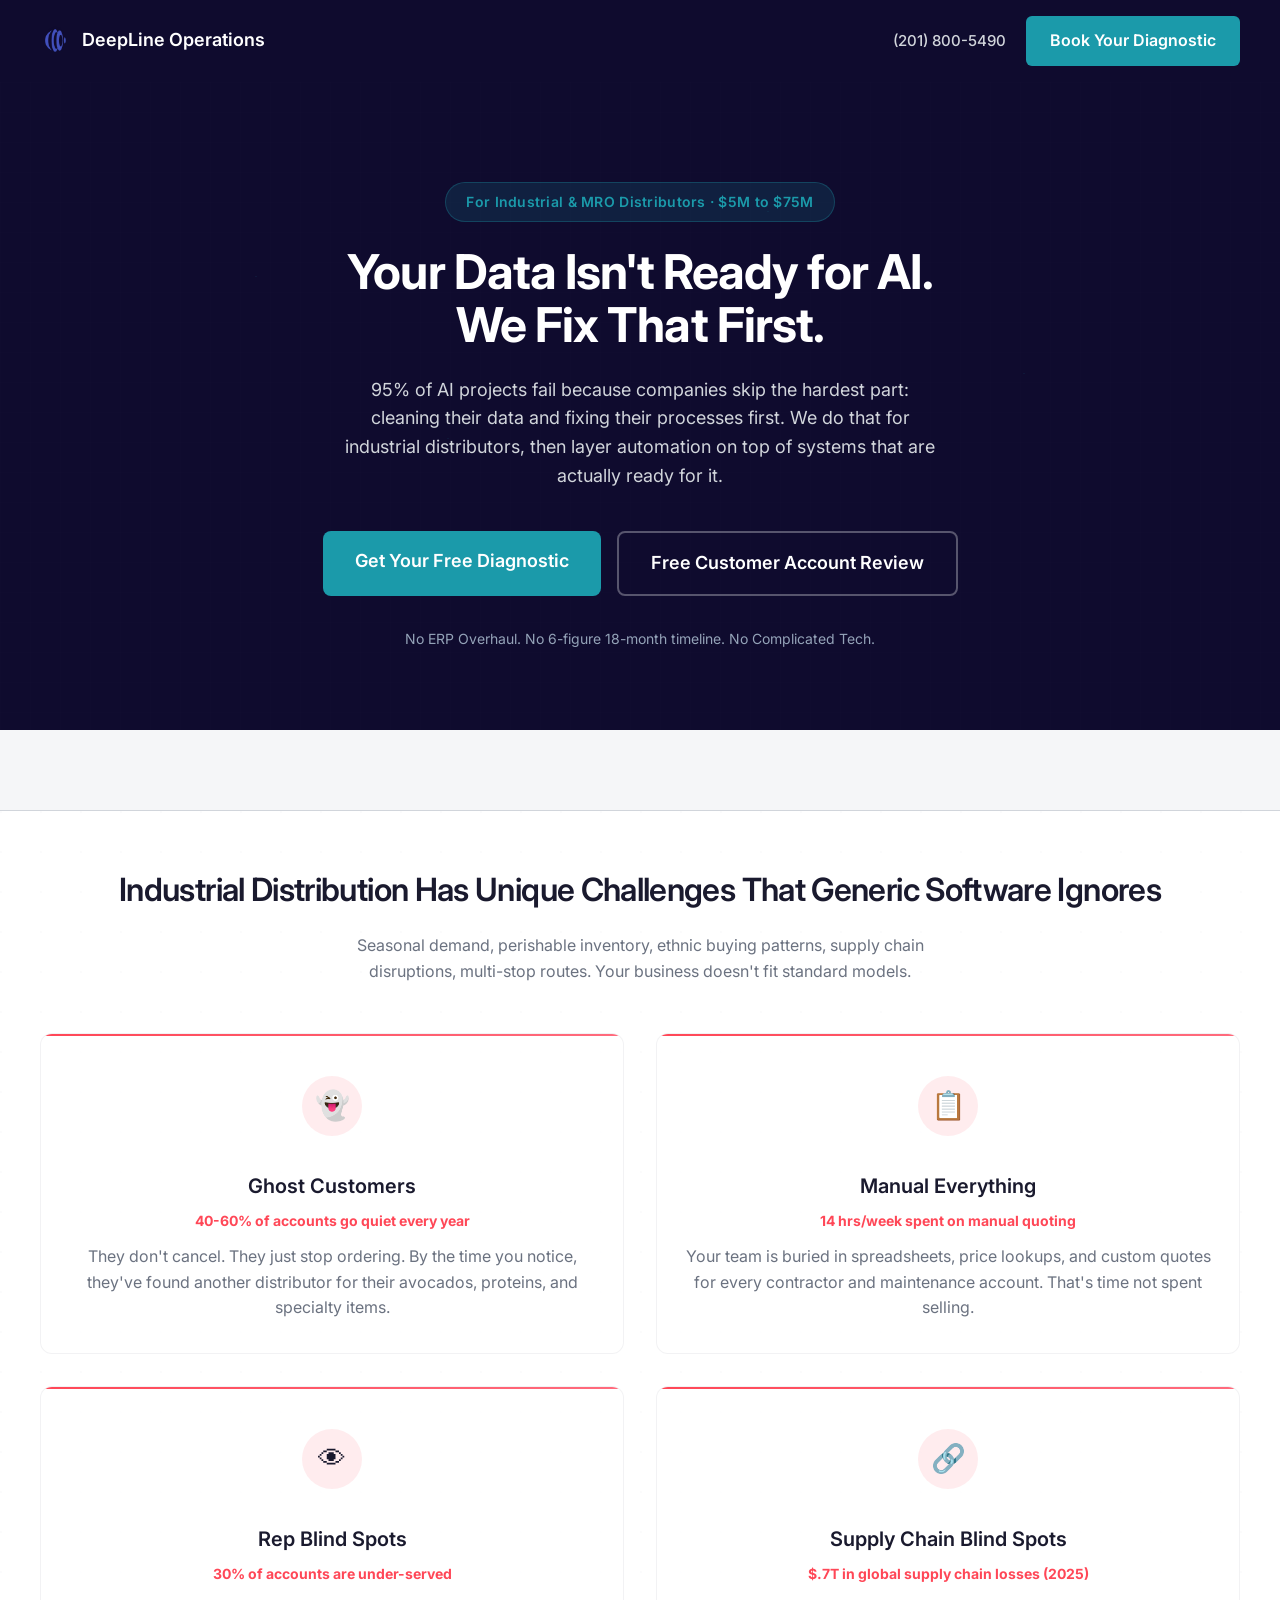
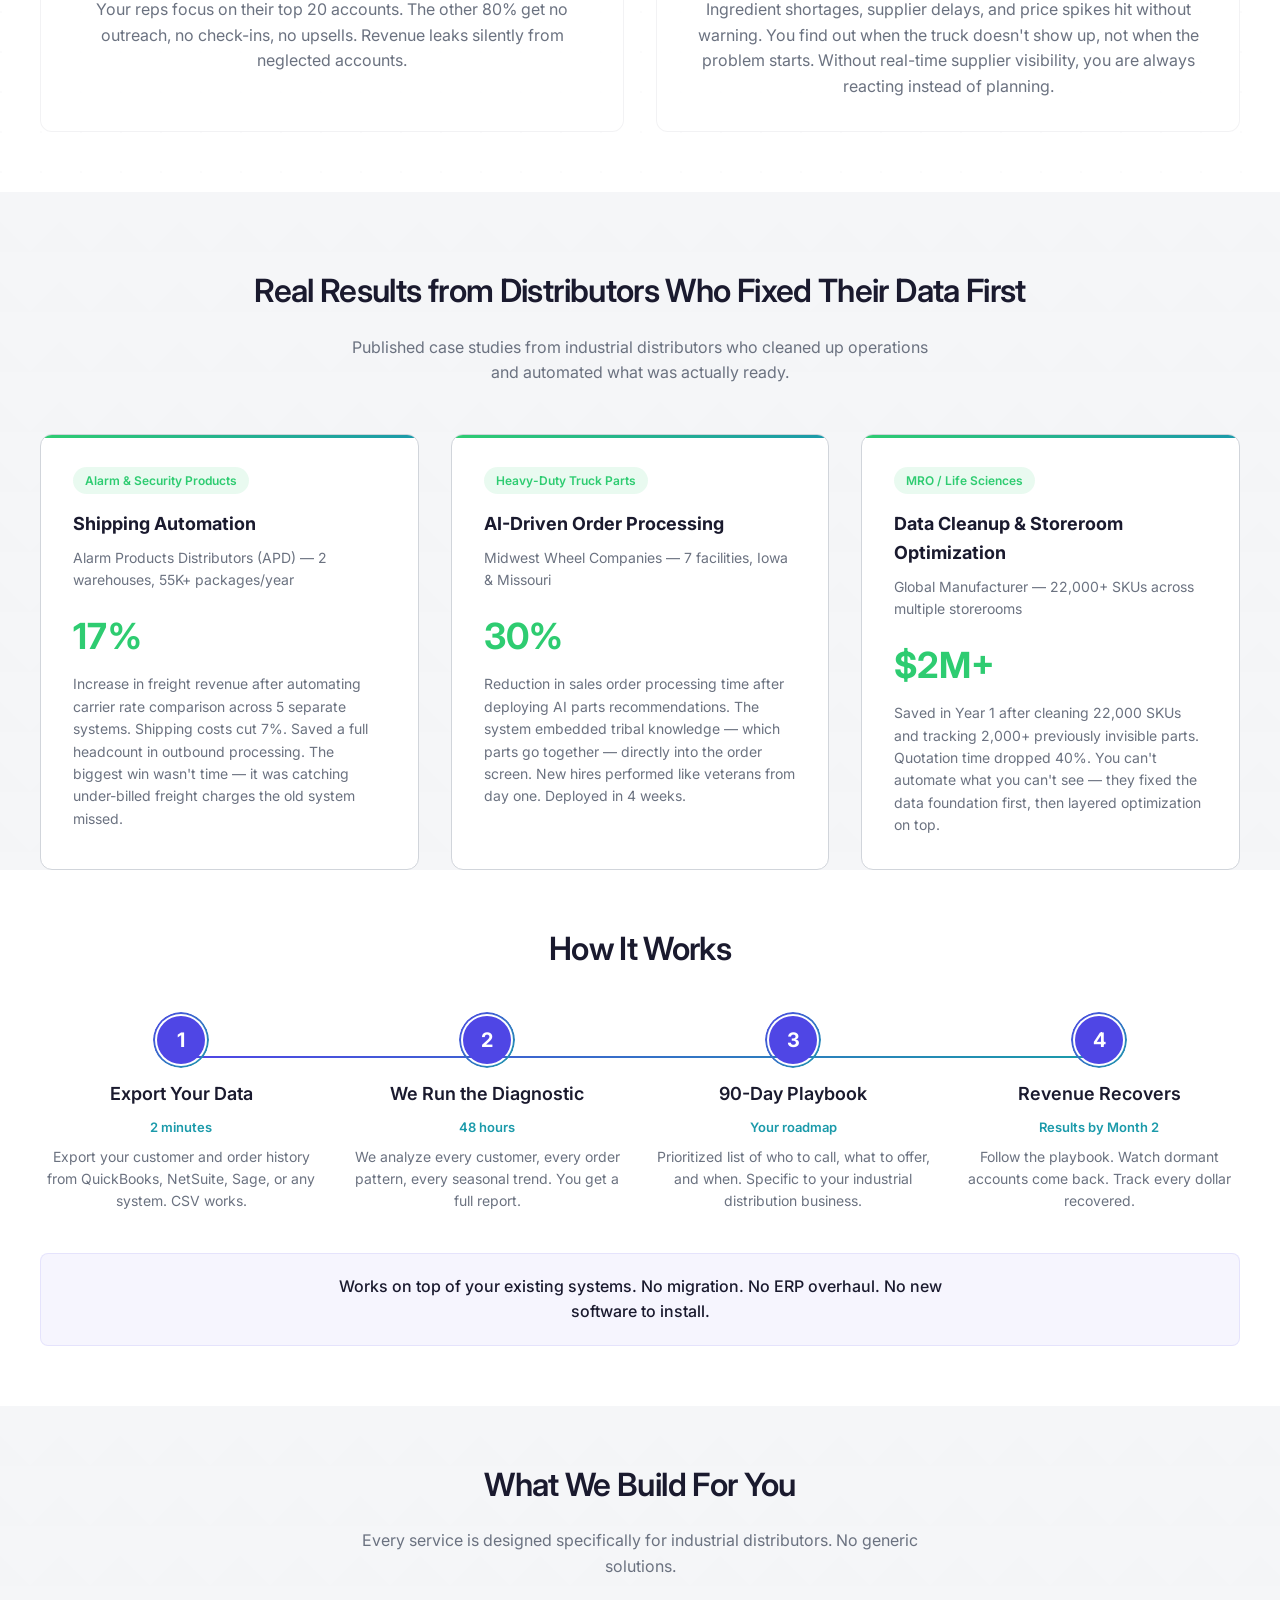
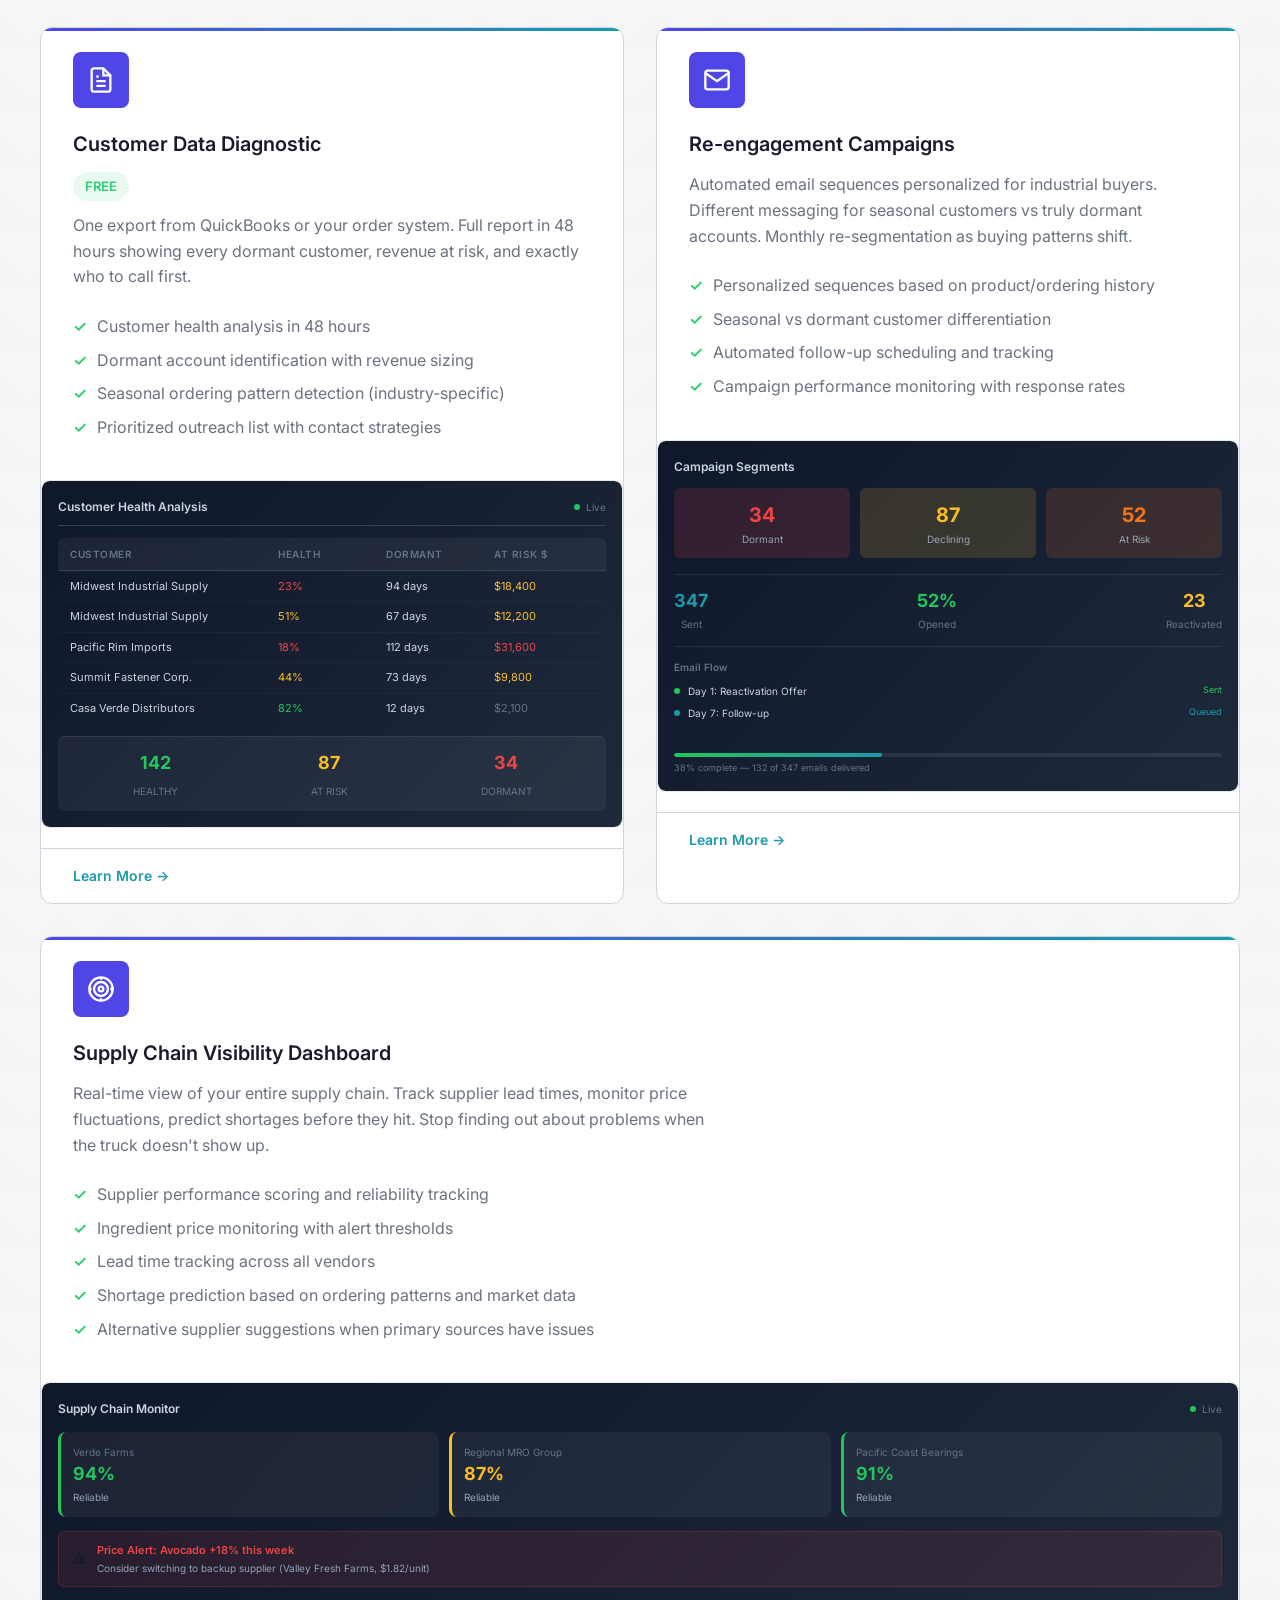
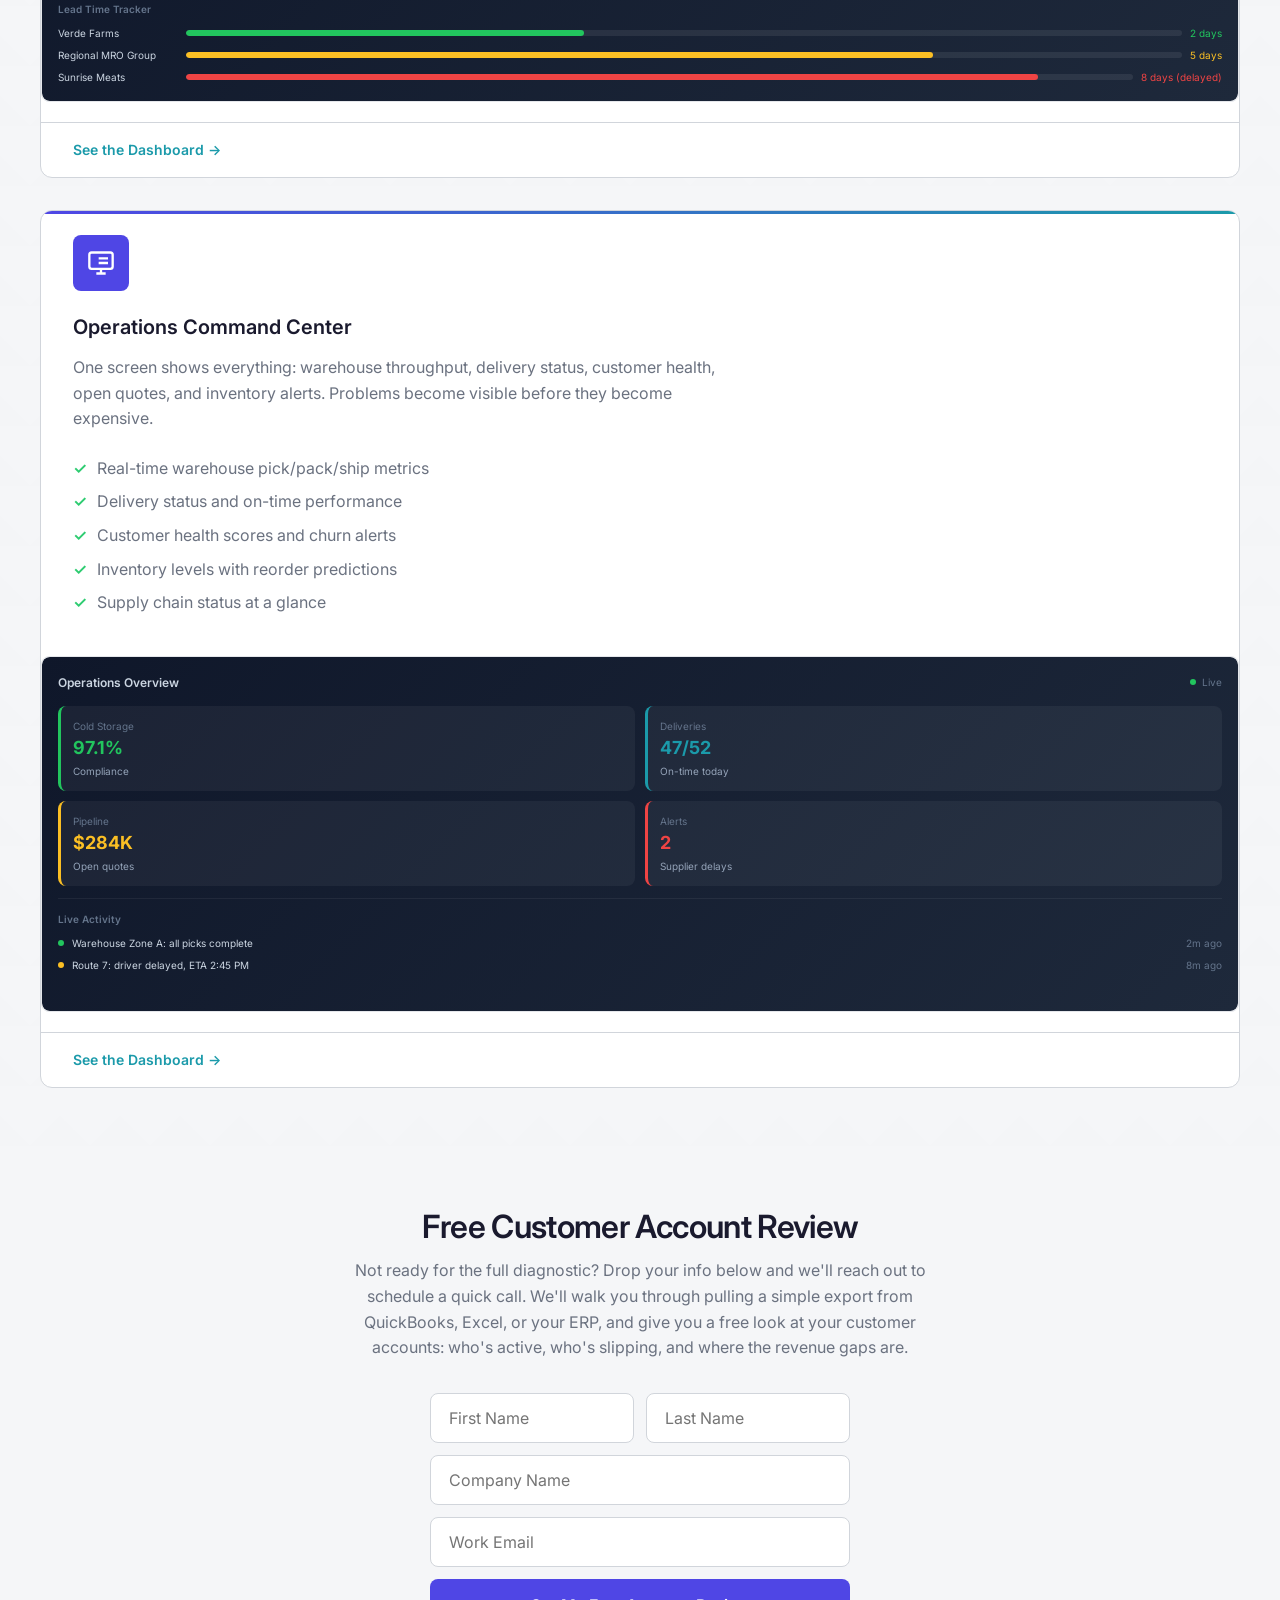
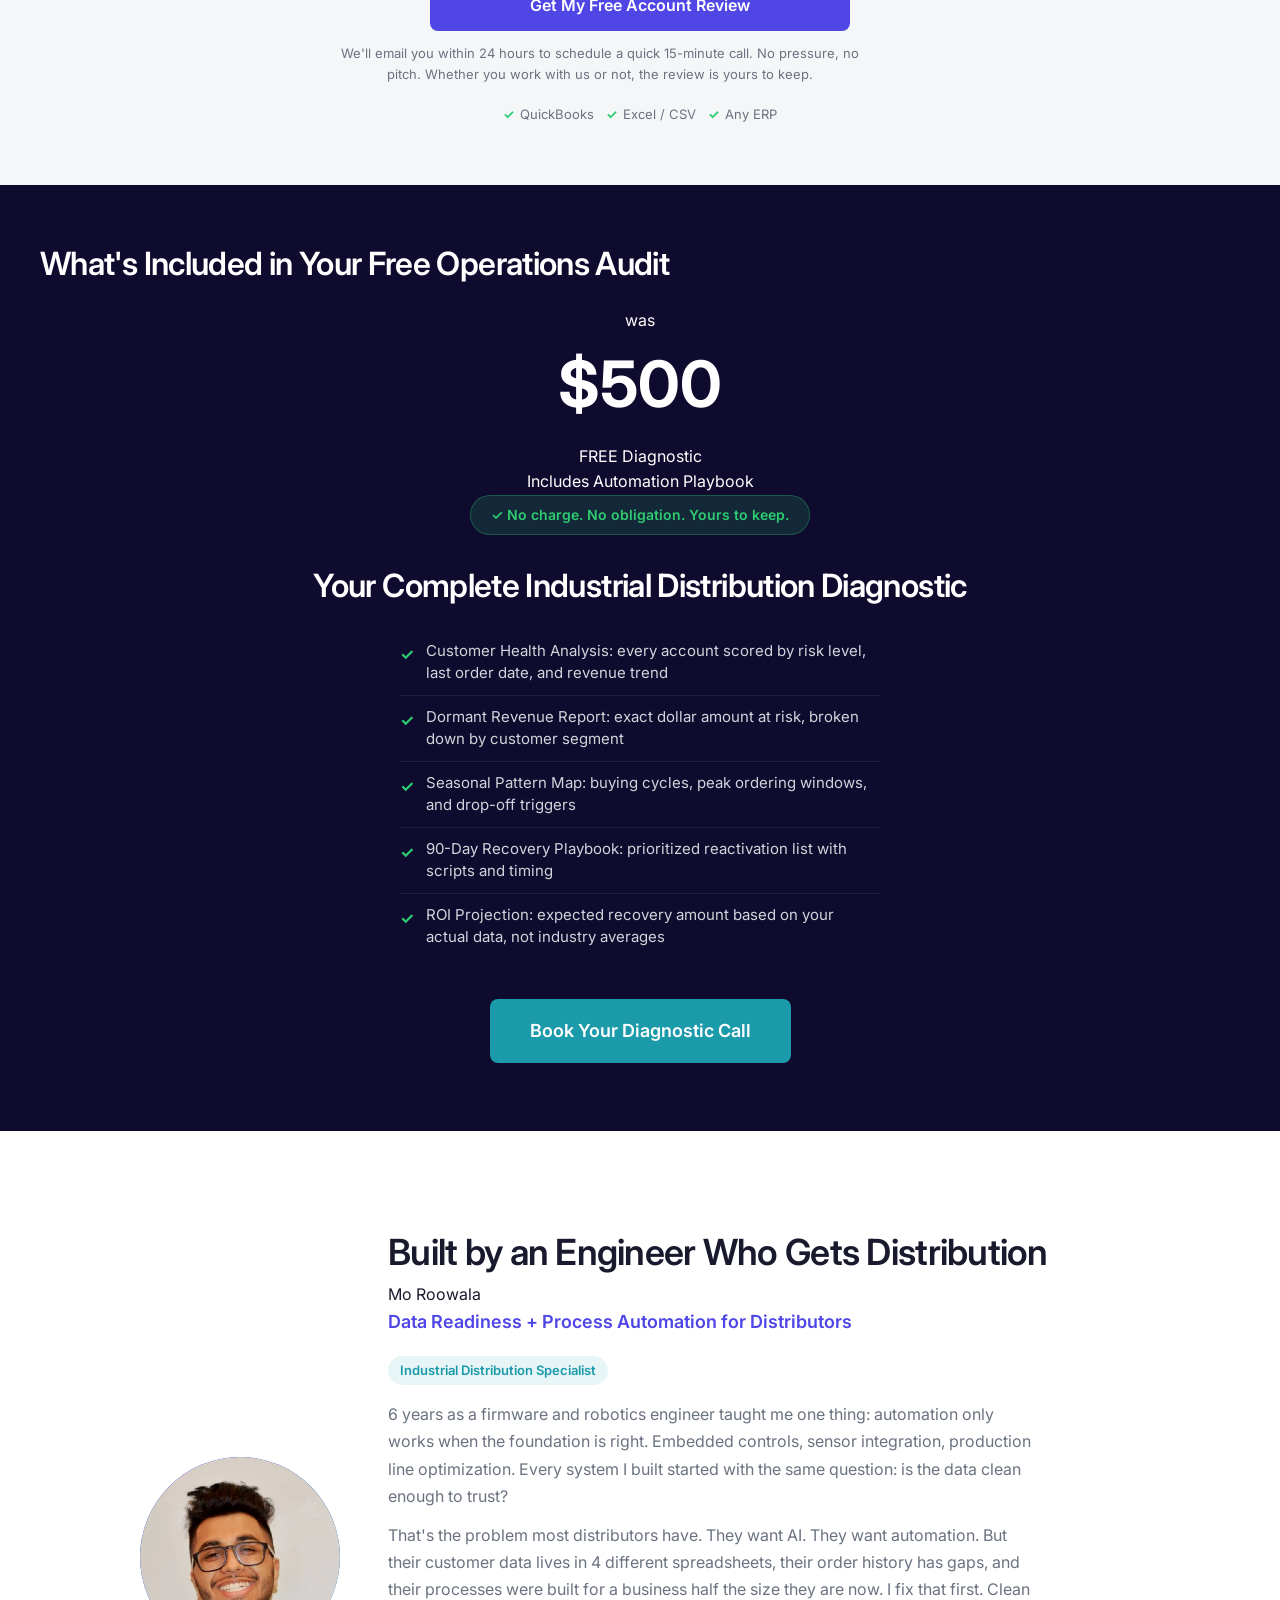
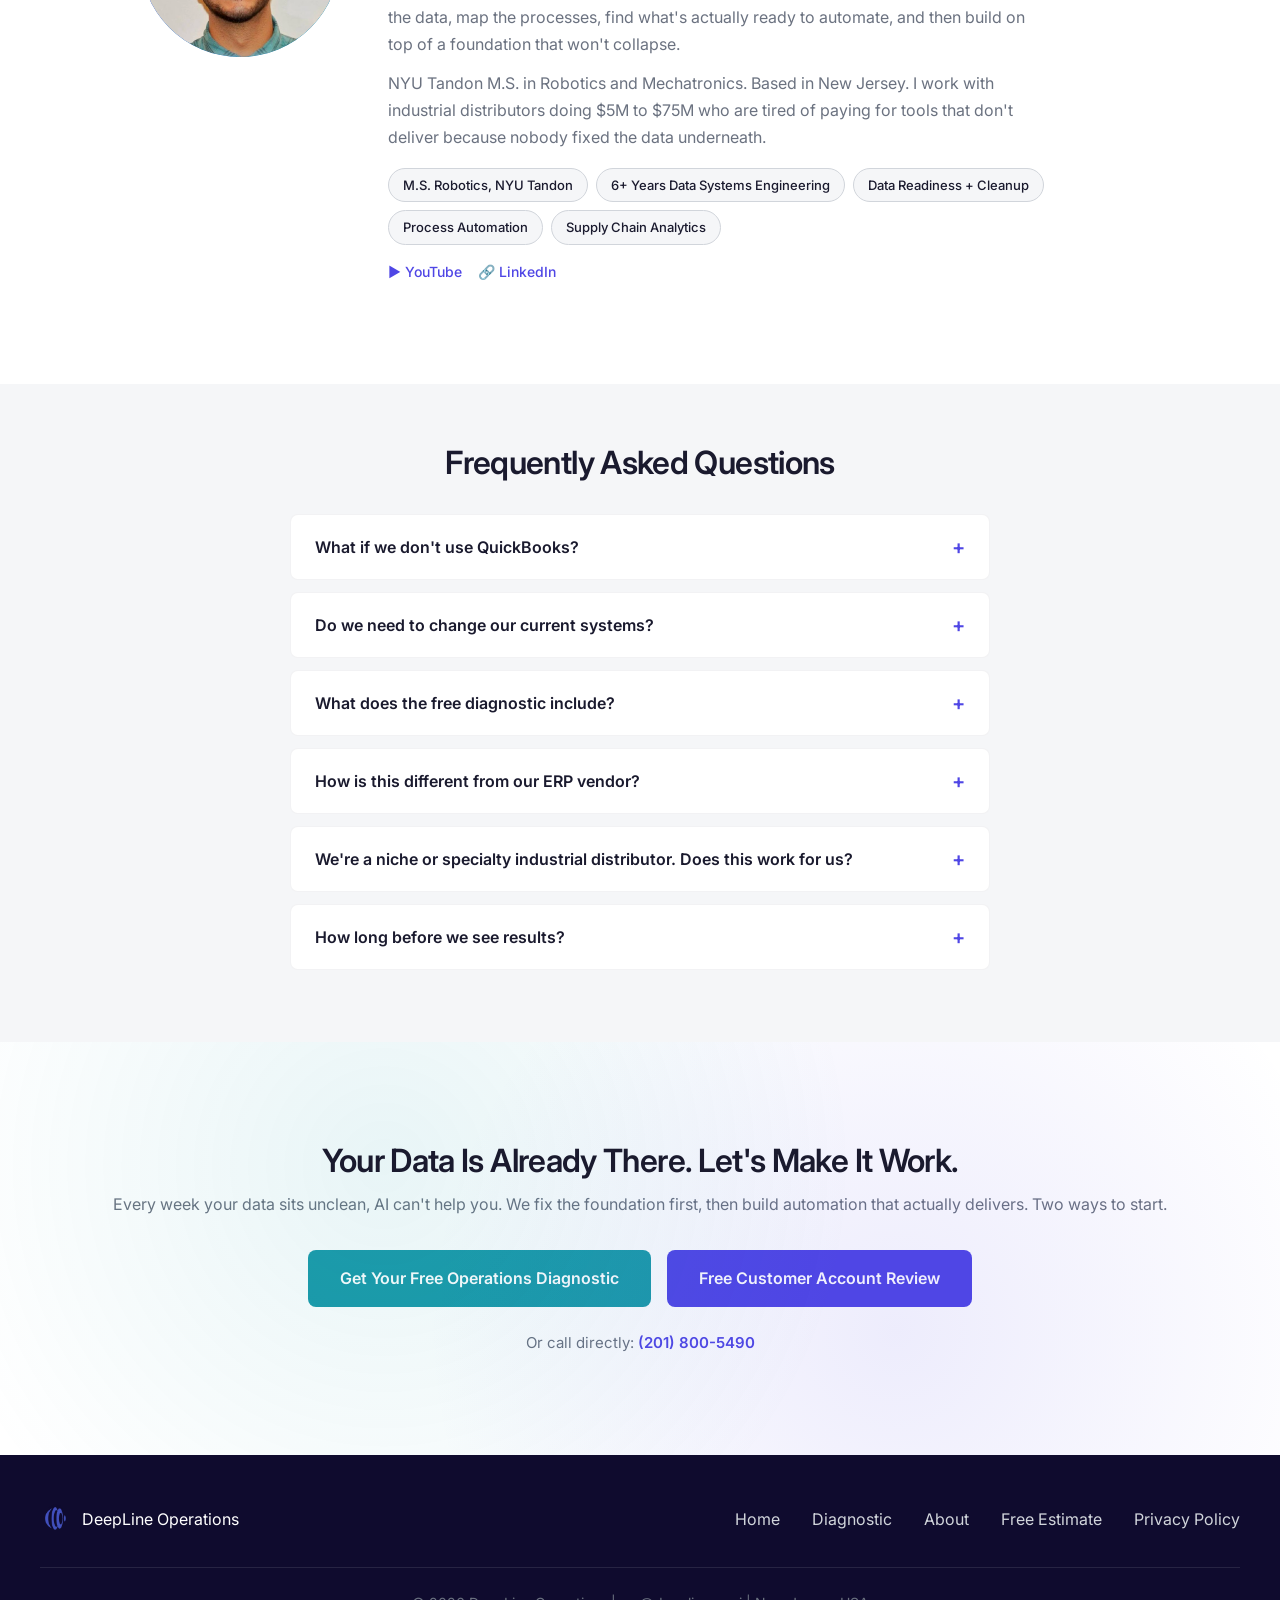
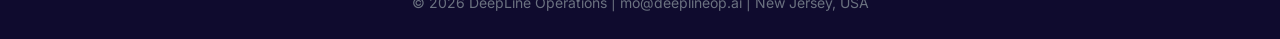
==== commit bf96bd09: "Revert all performance/redesign experiments Reverts commits 583b205, 425caa5, 957757c, cac5335 to re" ====
--- a/index.html
+++ b/index.html
@@ -199,17 +199,18 @@
 
     <link rel="preconnect" href="https://fonts.googleapis.com">
     <link rel="preconnect" href="https://fonts.gstatic.com" crossorigin>
-    <link rel="stylesheet" href="https://fonts.googleapis.com/css2?family=Outfit:wght@400;500;600;700&display=swap" media="print" onload="this.media='all'">
-    <noscript><link rel="stylesheet" href="https://fonts.googleapis.com/css2?family=Outfit:wght@400;500;600;700&display=swap"></noscript>
-    <link rel="stylesheet" href="styles.css" media="print" onload="this.media='all'">
-    <noscript><link rel="stylesheet" href="styles.css"></noscript>
+    <link href="https://fonts.googleapis.com/css2?family=Inter:wght@400;500;600;700&display=swap" rel="stylesheet">
+    <link rel="stylesheet" href="styles.css">
     <style>
-        /* Critical above-the-fold CSS */
-        * { margin: 0; padding: 0; box-sizing: border-box; }
+        * {
+            margin: 0;
+            padding: 0;
+            box-sizing: border-box;
+        }
 
         :root {
-            --deep-purple-navy: #0A1628;
-            --muted-indigo: #C77B3C;
+            --deep-purple-navy: #0F0B2E;
+            --muted-indigo: #4F46E5;
             --teal-accent: #1B9AAA;
             --signal-green: #2ECC71;
             --dark-ink: #1A1A2E;
@@ -220,47 +221,1503 @@
         }
 
         body {
-            font-family: 'Outfit', -apple-system, BlinkMacSystemFont, sans-serif;
+            font-family: 'Inter', -apple-system, BlinkMacSystemFont, sans-serif;
             line-height: 1.6;
             color: var(--dark-ink);
-            margin: 0; padding: 0;
+            margin: 0;
+            padding: 0;
             overflow-x: hidden;
         }
 
-        h1 { font-size: 48px; font-weight: 700; letter-spacing: -0.02em; line-height: 1.1; }
-        h2 { font-size: 32px; font-weight: 600; letter-spacing: -0.02em; line-height: 1.2; margin-bottom: 1.5rem; }
-        h3 { font-size: 20px; font-weight: 600; margin-bottom: 1rem; }
-        p { font-size: 16px; line-height: 1.6; max-width: 65ch; }
-
-        .container { max-width: 1400px; margin: 0 auto; padding: 0 40px; }
-        section { padding: 60px 0; opacity: 0; transform: translateY(10px); transition: opacity 0.6s ease, transform 0.6s ease; }
-        section.visible { opacity: 1; transform: translateY(0); }
-
-        /* Navigation */
-        nav { position: sticky; top: 0; background: var(--deep-purple-navy); z-index: 1000; transition: box-shadow 0.3s ease; }
-        nav.scrolled { box-shadow: 0 2px 20px rgba(10, 22, 40, 0.3); }
-        .nav-container { display: flex; justify-content: space-between; align-items: center; padding: 16px 40px; max-width: 1400px; margin: 0 auto; }
-        .logo-section { display: flex; align-items: center; color: white; text-decoration: none; }
-        .logo-section img { height: 32px; margin-right: 12px; }
-        .logo-text { font-weight: 600; font-size: 18px; }
-        .nav-right { display: flex; align-items: center; gap: 20px; }
-        .nav-cta { background: var(--teal-accent); color: white; padding: 12px 24px; border-radius: 6px; text-decoration: none; font-weight: 600; position: relative; overflow: hidden; white-space: nowrap; }
-        .mobile-menu { display: none; }
-
-        /* Hero */
-        .hero { background: var(--deep-purple-navy); color: white; padding: 100px 0 80px; position: relative; overflow: hidden; }
-        .animated-grid { position: absolute; top: 0; left: 0; right: 0; bottom: 0; opacity: 0.06; background-image: linear-gradient(rgba(255,255,255,0.1) 1px, transparent 1px), linear-gradient(90deg, rgba(255,255,255,0.1) 1px, transparent 1px); background-size: 30px 30px; }
-        .hero-ambient { position: absolute; top: 0; left: 0; right: 0; bottom: 0; overflow: hidden; mask-image: radial-gradient(ellipse 80% 60% at 50% 40%, black 30%, transparent 70%); -webkit-mask-image: radial-gradient(ellipse 80% 60% at 50% 40%, black 30%, transparent 70%); }
-        .hero-content { position: relative; z-index: 2; max-width: 800px; margin: 0 auto; text-align: center; }
-        .hero-badge { display: inline-block; background: rgba(27, 154, 170, 0.15); border: 1px solid rgba(27, 154, 170, 0.3); color: var(--teal-accent); padding: 8px 20px; border-radius: 30px; font-size: 14px; font-weight: 600; margin-bottom: 24px; letter-spacing: 0.02em; }
-        .hero h1 { color: white; margin-bottom: 24px; }
-        .hero-subtitle { font-size: 18px; color: #D1D5DB; margin-bottom: 40px; max-width: 600px; margin-left: auto; margin-right: auto; }
-        .hero-ctas { display: flex; gap: 16px; justify-content: center; margin-bottom: 32px; flex-wrap: wrap; }
-        .hero-cta { padding: 16px 32px; border-radius: 8px; text-decoration: none; font-weight: 600; font-size: 18px; display: inline-block; position: relative; overflow: hidden; }
-        .hero-cta.primary { background: var(--teal-accent); color: white; }
-        .hero-cta.secondary { background: transparent; color: white; border: 2px solid rgba(255,255,255,0.3); }
-        .trust-line { color: #94a3b8; font-size: 14px; }
-        .trust-line strong { color: var(--signal-green); }
+        h1 {
+            font-size: 48px;
+            font-weight: 700;
+            letter-spacing: -0.02em;
+            line-height: 1.1;
+        }
+
+        h2 {
+            font-size: 32px;
+            font-weight: 600;
+            letter-spacing: -0.02em;
+            line-height: 1.2;
+            margin-bottom: 1.5rem;
+        }
+
+        h3 {
+            font-size: 20px;
+            font-weight: 600;
+            margin-bottom: 1rem;
+        }
+
+        p {
+            font-size: 16px;
+            line-height: 1.6;
+            max-width: 65ch;
+        }
+
+        .container {
+            max-width: 1400px;
+            margin: 0 auto;
+            padding: 0 40px;
+        }
+
+        section {
+            padding: 60px 0;
+            opacity: 0;
+            transform: translateY(20px);
+            transition: all 0.6s ease;
+        }
+
+        section.visible {
+            opacity: 1;
+            transform: translateY(0);
+        }
+
+        /* ========== Navigation ========== */
+        nav {
+            position: sticky;
+            top: 0;
+            background: var(--deep-purple-navy);
+            z-index: 1000;
+            transition: box-shadow 0.3s ease;
+        }
+
+        nav.scrolled {
+            box-shadow: 0 2px 20px rgba(15, 11, 46, 0.2);
+        }
+
+        .nav-container {
+            display: flex;
+            justify-content: space-between;
+            align-items: center;
+            padding: 16px 40px;
+            max-width: 1400px;
+            margin: 0 auto;
+        }
+
+        .logo-section {
+            display: flex;
+            align-items: center;
+            color: white;
+            text-decoration: none;
+        }
+
+        .logo-section img {
+            height: 32px;
+            margin-right: 12px;
+        }
+
+        .logo-text {
+            font-weight: 600;
+            font-size: 18px;
+        }
+
+        .nav-right {
+            display: flex;
+            align-items: center;
+            gap: 20px;
+        }
+
+        .nav-phone {
+            color: #D1D5DB;
+            text-decoration: none;
+            font-weight: 500;
+            font-size: 15px;
+            transition: color 0.3s ease;
+        }
+
+        .nav-phone:hover {
+            color: var(--teal-accent);
+        }
+
+        .nav-cta {
+            background: var(--teal-accent);
+            color: white;
+            padding: 12px 24px;
+            border-radius: 6px;
+            text-decoration: none;
+            font-weight: 600;
+            transition: all 0.3s ease;
+            position: relative;
+            overflow: hidden;
+            white-space: nowrap;
+        }
+
+        .nav-cta:hover {
+            background: #148994;
+            color: white;
+            transform: translateY(-1px);
+        }
+
+        .nav-cta::before {
+            content: '';
+            position: absolute;
+            top: 0;
+            left: -100%;
+            width: 100%;
+            height: 100%;
+            background: linear-gradient(90deg, transparent, rgba(255,255,255,0.2), transparent);
+            transition: left 0.5s;
+        }
+
+        .nav-cta:hover::before {
+            left: 100%;
+        }
+
+        .mobile-menu {
+            display: none;
+            background: none;
+            border: none;
+            color: white;
+            font-size: 24px;
+            cursor: pointer;
+        }
+
+        /* ========== Hero ========== */
+        .hero {
+            background: var(--deep-purple-navy);
+            color: white;
+            padding: 100px 0 80px;
+            position: relative;
+            overflow: hidden;
+        }
+
+        .hero::before {
+            content: none;
+        }
+
+        .animated-grid {
+            position: absolute;
+            top: 0; left: 0; right: 0; bottom: 0;
+            opacity: 0.06;
+            background-image:
+                linear-gradient(rgba(255,255,255,0.1) 1px, transparent 1px),
+                linear-gradient(90deg, rgba(255,255,255,0.1) 1px, transparent 1px);
+            background-size: 30px 30px;
+        }
+
+        .hero-ambient {
+            position: absolute;
+            top: 0; left: 0; right: 0; bottom: 0;
+            overflow: hidden;
+            mask-image: radial-gradient(ellipse 80% 60% at 50% 40%, black 30%, transparent 70%);
+            -webkit-mask-image: radial-gradient(ellipse 80% 60% at 50% 40%, black 30%, transparent 70%);
+        }
+
+        .hero-ambient::before {
+            content: '';
+            position: absolute;
+            top: 0; left: 0; right: 0; bottom: 0;
+            background:
+                radial-gradient(circle 1px at 20% 30%, rgba(27,154,170,0.4) 0%, transparent 1px),
+                radial-gradient(circle 1px at 60% 20%, rgba(27,154,170,0.3) 0%, transparent 1px),
+                radial-gradient(circle 1px at 80% 45%, rgba(27,154,170,0.35) 0%, transparent 1px),
+                radial-gradient(circle 1px at 35% 55%, rgba(27,154,170,0.25) 0%, transparent 1px);
+            opacity: 0.7;
+        }
+
+        .hero-content {
+            position: relative;
+            z-index: 2;
+            max-width: 800px;
+            margin: 0 auto;
+            text-align: center;
+        }
+
+        .hero-badge {
+            display: inline-block;
+            background: rgba(27, 154, 170, 0.15);
+            border: 1px solid rgba(27, 154, 170, 0.3);
+            color: var(--teal-accent);
+            padding: 8px 20px;
+            border-radius: 30px;
+            font-size: 14px;
+            font-weight: 600;
+            margin-bottom: 24px;
+            letter-spacing: 0.02em;
+        }
+
+        .hero h1 {
+            color: white;
+            margin-bottom: 24px;
+        }
+
+        .hero-subtitle {
+            font-size: 18px;
+            color: #D1D5DB;
+            margin-bottom: 40px;
+            max-width: 600px;
+            margin-left: auto;
+            margin-right: auto;
+        }
+
+        .hero-ctas {
+            display: flex;
+            gap: 16px;
+            justify-content: center;
+            margin-bottom: 32px;
+            flex-wrap: wrap;
+        }
+
+        .hero-cta {
+            padding: 16px 32px;
+            border-radius: 8px;
+            text-decoration: none;
+            font-weight: 600;
+            font-size: 18px;
+            transition: all 0.3s ease;
+            display: inline-block;
+            position: relative;
+            overflow: hidden;
+        }
+
+        .hero-cta.primary {
+            background: var(--teal-accent);
+            color: white;
+        }
+
+        .hero-cta.primary:hover {
+            background: #148994;
+            transform: translateY(-2px);
+            box-shadow: 0 8px 25px rgba(27, 154, 170, 0.3);
+        }
+
+        .hero-cta.secondary {
+            background: transparent;
+            color: white;
+            border: 2px solid rgba(255,255,255,0.3);
+        }
+
+        .hero-cta.secondary:hover {
+            border-color: white;
+            transform: translateY(-2px);
+        }
+
+        .hero-cta::before {
+            content: '';
+            position: absolute;
+            top: 0;
+            left: -100%;
+            width: 100%;
+            height: 100%;
+            background: linear-gradient(90deg, transparent, rgba(255,255,255,0.2), transparent);
+            transition: left 0.6s;
+        }
+
+        .hero-cta:hover::before {
+            left: 100%;
+        }
+
+        .trust-line {
+            color: #94a3b8;
+            font-size: 14px;
+        }
+
+        .trust-line strong {
+            color: var(--signal-green);
+        }
+
+        /* ========== Stats Bar ========== */
+        .stats-bar {
+            background: var(--off-white);
+            padding: 40px 0;
+            border-bottom: 1px solid var(--light-gray);
+        }
+
+        .stats-bar .visible-override {
+            opacity: 1;
+            transform: none;
+        }
+
+        .stats-grid {
+            display: grid;
+            grid-template-columns: repeat(4, 1fr);
+            gap: 32px;
+            text-align: center;
+        }
+
+        .stat-item .stat-number {
+            font-size: 36px;
+            font-weight: 700;
+            color: var(--muted-indigo);
+            display: block;
+        }
+
+        .stat-item .stat-label {
+            font-size: 14px;
+            color: var(--medium-gray);
+            margin-top: 4px;
+        }
+
+        /* ========== Problems ========== */
+        .problems {
+            background: white;
+            position: relative;
+        }
+
+        .problems::before {
+            content: '';
+            position: absolute;
+            top: 0; left: 0; right: 0; bottom: 0;
+            background-image:
+                radial-gradient(circle at 1px 1px, rgba(15, 11, 46, 0.03) 1px, transparent 0);
+            background-size: 40px 40px;
+            opacity: 0.5;
+        }
+
+        .section-header {
+            text-align: center;
+            margin-bottom: 16px;
+            position: relative;
+        }
+
+        .section-header p {
+            color: var(--medium-gray);
+            margin: 0 auto;
+            max-width: 600px;
+        }
+
+        .problems-grid {
+            display: grid;
+            grid-template-columns: repeat(2, 1fr);
+            gap: 32px;
+            margin-top: 48px;
+            position: relative;
+        }
+
+        .problem-card {
+            text-align: center;
+            padding: 32px 24px;
+            background: rgba(255, 255, 255, 0.8);
+            border-radius: 12px;
+            border: 1px solid rgba(15, 11, 46, 0.05);
+            transition: all 0.3s ease;
+            position: relative;
+            overflow: hidden;
+        }
+
+        .problem-card:hover {
+            transform: translateY(-4px);
+            box-shadow: 0 8px 25px rgba(0, 0, 0, 0.1);
+            border-color: var(--muted-indigo);
+        }
+
+        .problem-card::before {
+            content: '';
+            position: absolute;
+            top: 0; left: 0; right: 0;
+            height: 2px;
+            background: linear-gradient(90deg, #ff4757, #ff6b7d);
+        }
+
+        .problem-visual {
+            width: 80px;
+            height: 80px;
+            margin: 0 auto 24px;
+            position: relative;
+            display: flex;
+            align-items: center;
+            justify-content: center;
+        }
+
+        .problem-icon {
+            width: 60px;
+            height: 60px;
+            border-radius: 50%;
+            background: rgba(255, 71, 87, 0.1);
+            display: flex;
+            align-items: center;
+            justify-content: center;
+            font-size: 28px;
+        }
+
+        .problem-card h3 {
+            color: var(--dark-ink);
+            margin-bottom: 8px;
+        }
+
+        .problem-stat {
+            color: #ff4757;
+            font-weight: 700;
+            font-size: 14px;
+            margin-bottom: 12px;
+        }
+
+        .problem-card p {
+            color: var(--medium-gray);
+            margin: 0 auto;
+        }
+
+        /* ========== Results / Case Studies ========== */
+        .results {
+            background: var(--off-white);
+            position: relative;
+        }
+
+        .results::before {
+            content: '';
+            position: absolute;
+            top: 0; left: 0; right: 0; bottom: 0;
+            background-image:
+                linear-gradient(45deg, rgba(15, 11, 46, 0.02) 25%, transparent 25%),
+                linear-gradient(-45deg, rgba(15, 11, 46, 0.02) 25%, transparent 25%);
+            background-size: 60px 60px;
+            opacity: 0.3;
+        }
+
+        .results-grid {
+            display: grid;
+            grid-template-columns: repeat(3, 1fr);
+            gap: 32px;
+            margin-top: 48px;
+            position: relative;
+        }
+
+        .result-card {
+            background: white;
+            padding: 32px;
+            border-radius: 12px;
+            border: 1px solid var(--light-gray);
+            transition: all 0.3s ease;
+            position: relative;
+            overflow: hidden;
+            opacity: 0;
+            transform: translateY(20px);
+        }
+
+        .result-card.animate {
+            opacity: 1;
+            transform: translateY(0);
+        }
+
+        .result-card:hover {
+            transform: translateY(-4px);
+            box-shadow: 0 12px 30px rgba(0, 0, 0, 0.15);
+        }
+
+        .result-card::before {
+            content: '';
+            position: absolute;
+            top: 0; left: 0; right: 0;
+            height: 3px;
+            background: linear-gradient(90deg, var(--signal-green), var(--teal-accent));
+        }
+
+        .result-tag {
+            display: inline-block;
+            background: rgba(46, 204, 113, 0.1);
+            color: var(--signal-green);
+            padding: 4px 12px;
+            border-radius: 20px;
+            font-size: 12px;
+            font-weight: 600;
+            margin-bottom: 16px;
+        }
+
+        .result-card h4 {
+            color: var(--dark-ink);
+            font-size: 18px;
+            margin-bottom: 8px;
+        }
+
+        .result-company {
+            color: var(--medium-gray);
+            font-size: 14px;
+            margin-bottom: 16px;
+        }
+
+        .result-number {
+            font-size: 36px;
+            font-weight: 700;
+            color: var(--signal-green);
+            margin-bottom: 8px;
+        }
+
+        .result-detail {
+            color: var(--medium-gray);
+            font-size: 14px;
+        }
+
+        /* ========== How It Works ========== */
+        .how-it-works {
+            background: white;
+            position: relative;
+        }
+
+        .steps-grid {
+            display: grid;
+            grid-template-columns: repeat(4, 1fr);
+            gap: 24px;
+            margin-top: 48px;
+            position: relative;
+        }
+
+        .steps-grid::before {
+            content: '';
+            position: absolute;
+            top: 40px;
+            left: 12.5%;
+            right: 12.5%;
+            height: 2px;
+            background: linear-gradient(90deg, var(--muted-indigo), var(--teal-accent));
+            z-index: 0;
+        }
+
+        .step-card {
+            text-align: center;
+            position: relative;
+            z-index: 1;
+        }
+
+        .step-number {
+            width: 48px;
+            height: 48px;
+            border-radius: 50%;
+            background: var(--muted-indigo);
+            color: white;
+            display: flex;
+            align-items: center;
+            justify-content: center;
+            font-weight: 700;
+            font-size: 20px;
+            margin: 0 auto 16px;
+        }
+
+        .step-card h3 {
+            font-size: 18px;
+            margin-bottom: 8px;
+        }
+
+        .step-time {
+            color: var(--teal-accent);
+            font-weight: 600;
+            font-size: 13px;
+            margin-bottom: 8px;
+        }
+
+        .step-card p {
+            color: var(--medium-gray);
+            font-size: 14px;
+            margin: 0 auto;
+        }
+
+        .no-migration {
+            text-align: center;
+            margin-top: 40px;
+            padding: 20px;
+            background: rgba(79, 70, 229, 0.05);
+            border-radius: 8px;
+            border: 1px solid rgba(79, 70, 229, 0.1);
+            position: relative;
+        }
+
+        .no-migration p {
+            color: var(--dark-ink);
+            font-weight: 500;
+            margin: 0 auto;
+        }
+
+        /* ========== Free Report ========== */
+        .free-report {
+            background: var(--off-white);
+            position: relative;
+        }
+
+        .free-report-inner {
+            max-width: 600px;
+            margin: 0 auto;
+            text-align: center;
+            position: relative;
+        }
+
+        .free-report h2 {
+            margin-bottom: 12px;
+        }
+
+        .free-report .subtext {
+            color: var(--medium-gray);
+            margin-bottom: 32px;
+            margin-left: auto;
+            margin-right: auto;
+            max-width: none;
+        }
+
+        .lead-form {
+            display: flex;
+            flex-direction: column;
+            gap: 12px;
+            max-width: 420px;
+            margin: 0 auto;
+            width: 100%;
+        }
+
+        .lead-form-row {
+            display: flex;
+            gap: 12px;
+            width: 100%;
+        }
+
+        .lead-form-row input {
+            flex: 1;
+            min-width: 0;
+        }
+
+        .lead-form input {
+            padding: 14px 18px;
+            border: 1px solid var(--light-gray);
+            border-radius: 8px;
+            font-size: 16px;
+            font-family: inherit;
+            transition: border-color 0.3s ease;
+        }
+
+        .lead-form input:focus {
+            outline: none;
+            border-color: var(--muted-indigo);
+            box-shadow: 0 0 0 3px rgba(79, 70, 229, 0.1);
+        }
+
+        .lead-form button {
+            padding: 16px;
+            background: var(--muted-indigo);
+            color: white;
+            border: none;
+            border-radius: 8px;
+            font-size: 16px;
+            font-weight: 600;
+            font-family: inherit;
+            cursor: pointer;
+            transition: all 0.3s ease;
+        }
+
+        .lead-form button:hover {
+            background: #4338CA;
+            transform: translateY(-1px);
+        }
+
+        .form-note {
+            color: var(--medium-gray);
+            font-size: 13px;
+            margin-top: 12px;
+        }
+
+        /* ========== Diagnostic Offer ========== */
+        .diagnostic-offer {
+            background: var(--deep-purple-navy);
+            color: white;
+            position: relative;
+            overflow: hidden;
+        }
+
+        .diagnostic-inner {
+            max-width: 700px;
+            margin: 0 auto;
+            text-align: center;
+            position: relative;
+            z-index: 2;
+        }
+
+        .price-anchor {
+            color: #94a3b8;
+            font-size: 15px;
+            margin-bottom: 8px;
+            max-width: none;
+            margin-left: auto;
+            margin-right: auto;
+        }
+
+        .price-anchor .strikethrough {
+            text-decoration: line-through;
+            color: #64748b;
+        }
+
+        .diagnostic-price {
+            font-size: 64px;
+            font-weight: 700;
+            color: white;
+            margin-bottom: 8px;
+        }
+
+        .guarantee-badge {
+            display: inline-flex;
+            align-items: center;
+            gap: 8px;
+            background: rgba(46, 204, 113, 0.15);
+            border: 1px solid rgba(46, 204, 113, 0.3);
+            color: var(--signal-green);
+            padding: 8px 20px;
+            border-radius: 30px;
+            font-size: 14px;
+            font-weight: 600;
+            margin-bottom: 32px;
+        }
+
+        .deliverables {
+            text-align: left;
+            max-width: 480px;
+            margin: 0 auto 40px;
+        }
+
+        .deliverable-item {
+            display: flex;
+            align-items: flex-start;
+            gap: 12px;
+            padding: 10px 0;
+            border-bottom: 1px solid rgba(255,255,255,0.08);
+        }
+
+        .deliverable-item:last-child {
+            border-bottom: none;
+        }
+
+        .deliverable-check {
+            color: var(--signal-green);
+            font-weight: 700;
+            flex-shrink: 0;
+            margin-top: 2px;
+        }
+
+        .deliverable-text {
+            color: #D1D5DB;
+            font-size: 15px;
+            line-height: 1.5;
+        }
+
+        .diagnostic-cta {
+            display: inline-block;
+            background: var(--teal-accent);
+            color: white;
+            padding: 18px 40px;
+            border-radius: 8px;
+            text-decoration: none;
+            font-weight: 600;
+            font-size: 18px;
+            transition: all 0.3s ease;
+            position: relative;
+            overflow: hidden;
+        }
+
+        .diagnostic-cta:hover {
+            background: #148994;
+            transform: translateY(-2px);
+            box-shadow: 0 8px 25px rgba(27, 154, 170, 0.3);
+        }
+
+        .diagnostic-cta::before {
+            content: '';
+            position: absolute;
+            top: 0;
+            left: -100%;
+            width: 100%;
+            height: 100%;
+            background: linear-gradient(90deg, transparent, rgba(255,255,255,0.2), transparent);
+            transition: left 0.6s;
+        }
+
+        .diagnostic-cta:hover::before {
+            left: 100%;
+        }
+
+        /* ========== About / Bio ========== */
+        .about-section {
+            background: white;
+        }
+
+        .about-content {
+            display: flex;
+            gap: 48px;
+            align-items: center;
+            position: relative;
+        }
+
+        .about-photo {
+            width: 200px;
+            min-width: 200px;
+            height: 200px;
+            border-radius: 50%;
+            overflow: hidden;
+            flex-shrink: 0;
+        }
+
+        .about-photo img {
+            width: 100%;
+            height: 100%;
+            object-fit: cover;
+            border-radius: 50%;
+        }
+
+        .about-text h2 {
+            margin-bottom: 8px;
+        }
+
+        .about-role {
+            color: var(--muted-indigo);
+            font-weight: 600;
+            margin-bottom: 4px;
+        }
+
+        .about-specialist-tag {
+            display: inline-block;
+            background: rgba(27, 154, 170, 0.1);
+            color: var(--teal-accent);
+            padding: 4px 12px;
+            border-radius: 20px;
+            font-size: 13px;
+            font-weight: 600;
+            margin-bottom: 16px;
+        }
+
+        .about-text p {
+            color: var(--medium-gray);
+            margin-bottom: 12px;
+        }
+
+        .about-credentials {
+            display: flex;
+            flex-wrap: wrap;
+            gap: 8px;
+            margin-top: 16px;
+        }
+
+        .credential-tag {
+            background: var(--off-white);
+            color: var(--dark-ink);
+            padding: 6px 14px;
+            border-radius: 20px;
+            font-size: 13px;
+            font-weight: 500;
+        }
+
+        .about-links {
+            display: flex;
+            gap: 16px;
+            margin-top: 16px;
+        }
+
+        .about-links a {
+            color: var(--muted-indigo);
+            text-decoration: none;
+            font-weight: 500;
+            font-size: 14px;
+            transition: color 0.3s ease;
+        }
+
+        .about-links a:hover {
+            color: var(--teal-accent);
+        }
+
+        /* ========== FAQ ========== */
+        .faq-section {
+            background: var(--off-white);
+        }
+
+        .faq-list {
+            max-width: 700px;
+            margin: 32px auto 0;
+            position: relative;
+        }
+
+        .faq-item {
+            background: white;
+            border-radius: 8px;
+            margin-bottom: 12px;
+            border: 1px solid rgba(15, 11, 46, 0.05);
+            overflow: hidden;
+            transition: all 0.3s ease;
+        }
+
+        .faq-item:hover {
+            border-color: var(--muted-indigo);
+        }
+
+        .faq-question {
+            width: 100%;
+            padding: 20px 24px;
+            background: none;
+            border: none;
+            font-family: inherit;
+            font-size: 16px;
+            font-weight: 600;
+            color: var(--dark-ink);
+            cursor: pointer;
+            display: flex;
+            justify-content: space-between;
+            align-items: center;
+            text-align: left;
+        }
+
+        .faq-toggle {
+            font-size: 20px;
+            color: var(--muted-indigo);
+            transition: transform 0.3s ease;
+            flex-shrink: 0;
+            margin-left: 16px;
+        }
+
+        .faq-item.open .faq-toggle {
+            transform: rotate(45deg);
+        }
+
+        .faq-answer {
+            max-height: 0;
+            overflow: hidden;
+            transition: max-height 0.3s ease;
+        }
+
+        .faq-answer-inner {
+            padding: 0 24px 20px;
+            color: var(--medium-gray);
+            line-height: 1.6;
+        }
+
+        .faq-item.open .faq-answer {
+            max-height: 200px;
+        }
+
+        /* ========== Final CTA ========== */
+        .final-cta {
+            background: white;
+            text-align: center;
+        }
+
+        .final-cta h2 {
+            margin-bottom: 12px;
+            color: var(--dark-ink);
+        }
+
+        .final-cta .subtext {
+            color: var(--medium-gray);
+            margin: 0 auto 32px;
+            max-width: none;
+            text-align: center;
+        }
+
+        .final-cta-buttons {
+            display: flex;
+            gap: 16px;
+            justify-content: center;
+            flex-wrap: wrap;
+            margin-bottom: 24px;
+        }
+
+        .final-cta-buttons a {
+            padding: 16px 32px;
+            border-radius: 8px;
+            text-decoration: none;
+            font-weight: 600;
+            font-size: 16px;
+            transition: all 0.3s ease;
+        }
+
+        .final-cta-buttons .primary {
+            background: var(--teal-accent);
+            color: white;
+        }
+
+        .final-cta-buttons .primary:hover {
+            background: #148994;
+            transform: translateY(-2px);
+        }
+
+        .final-cta-buttons .secondary {
+            background: var(--muted-indigo);
+            color: white;
+        }
+
+        .final-cta-buttons .secondary:hover {
+            background: #4338CA;
+            transform: translateY(-2px);
+        }
+
+        .final-phone {
+            color: var(--medium-gray);
+            font-size: 15px;
+            text-align: center;
+            max-width: none;
+        }
+
+        .final-phone a {
+            color: var(--muted-indigo);
+            text-decoration: none;
+            font-weight: 600;
+        }
+
+        .final-phone a:hover {
+            color: var(--teal-accent);
+        }
+
+        /* ========== Footer ========== */
+        footer {
+            background: var(--deep-purple-navy);
+            color: white;
+            padding: 48px 0 24px;
+        }
+
+        .footer-content {
+            display: flex;
+            justify-content: space-between;
+            align-items: center;
+            margin-bottom: 32px;
+        }
+
+        .footer-logo {
+            display: flex;
+            align-items: center;
+            color: white;
+            text-decoration: none;
+        }
+
+        .footer-logo img {
+            height: 32px;
+            margin-right: 12px;
+        }
+
+        .footer-nav {
+            display: flex;
+            list-style: none;
+            gap: 32px;
+        }
+
+        .footer-nav a {
+            color: #D1D5DB;
+            text-decoration: none;
+            transition: color 0.3s ease;
+        }
+
+        .footer-nav a:hover {
+            color: var(--teal-accent);
+        }
+
+        .copyright {
+            text-align: center;
+            color: #6B7280;
+            font-size: 14px;
+            border-top: 1px solid rgba(255, 255, 255, 0.1);
+            padding-top: 24px;
+        }
+
+        /* ========== Services ========== */
+        .services {
+            background: var(--off-white);
+            position: relative;
+        }
+
+        .services-grid {
+            display: grid;
+            grid-template-columns: repeat(2, 1fr);
+            gap: 32px;
+            margin-top: 48px;
+            position: relative;
+        }
+
+        .service-card {
+            background: white;
+            padding: 0;
+            border-radius: 12px;
+            border: 1px solid var(--light-gray);
+            transition: all 0.3s ease;
+            overflow: hidden;
+            position: relative;
+        }
+
+        .service-card:hover {
+            transform: translateY(-4px);
+            box-shadow: 0 12px 30px rgba(0, 0, 0, 0.15);
+            border-color: var(--muted-indigo);
+        }
+
+        .service-card::before {
+            content: '';
+            position: absolute;
+            top: 0;
+            left: 0;
+            right: 0;
+            height: 3px;
+            background: linear-gradient(90deg, var(--muted-indigo), var(--teal-accent));
+        }
+
+        .service-card.full-width {
+            grid-column: 1 / -1;
+        }
+
+        .service-header {
+            padding: 24px 32px 16px;
+        }
+
+        .service-icon {
+            width: 56px;
+            height: 56px;
+            background: var(--muted-indigo);
+            border-radius: 8px;
+            display: flex;
+            align-items: center;
+            justify-content: center;
+            margin-bottom: 20px;
+            transition: all 0.3s ease;
+        }
+
+        .service-card:hover .service-icon {
+            transform: scale(1.1) rotate(5deg);
+            background: var(--teal-accent);
+        }
+
+        .service-icon svg {
+            width: 28px;
+            height: 28px;
+            stroke: white;
+            stroke-width: 2px;
+            fill: none;
+        }
+
+        .service-card h3 {
+            color: var(--dark-ink);
+            margin-bottom: 12px;
+        }
+
+        .service-price-badge {
+            display: inline-block;
+            background: rgba(46, 204, 113, 0.1);
+            color: var(--signal-green);
+            padding: 4px 12px;
+            border-radius: 20px;
+            font-size: 13px;
+            font-weight: 600;
+            margin-bottom: 12px;
+        }
+
+        .service-description {
+            color: var(--medium-gray);
+            margin-bottom: 20px;
+        }
+
+        .service-features {
+            list-style: none;
+            margin-bottom: 0;
+        }
+
+        .service-features li {
+            color: var(--medium-gray);
+            padding: 4px 0;
+            position: relative;
+            padding-left: 24px;
+        }
+
+        .service-features li::before {
+            content: '\2713';
+            position: absolute;
+            left: 0;
+            color: var(--signal-green);
+            font-weight: 600;
+        }
+
+        .service-preview {
+            margin: 20px 0;
+            border-radius: 8px;
+            overflow: hidden;
+            border: 1px solid #e5e7eb;
+            background: #f8fafc;
+        }
+
+        .service-link {
+            color: var(--teal-accent);
+            text-decoration: none;
+            font-weight: 600;
+            font-size: 14px;
+            padding: 16px 32px;
+            display: block;
+            border-top: 1px solid var(--light-gray);
+            transition: all 0.3s ease;
+        }
+
+        .service-link:hover {
+            background: var(--off-white);
+            color: var(--dark-ink);
+        }
+
+        .health-analysis {
+            background: linear-gradient(135deg, #0f172a, #1e293b);
+            padding: 16px;
+            border-radius: 8px;
+        }
+
+        .health-header {
+            display: flex;
+            justify-content: space-between;
+            align-items: center;
+            margin-bottom: 12px;
+        }
+
+        .health-pulse {
+            width: 6px;
+            height: 6px;
+            border-radius: 50%;
+            background: #22c55e;
+            display: inline-block;
+            animation: pulse 2s infinite;
+        }
+
+        @keyframes pulse {
+            0%, 100% { opacity: 1; }
+            50% { opacity: 0.4; }
+        }
+
+        .health-table {
+            border-radius: 6px;
+            overflow: hidden;
+        }
+
+        .health-table-header {
+            display: grid;
+            grid-template-columns: 2fr 1fr 1fr 1fr;
+            gap: 8px;
+            padding: 8px 12px;
+            background: rgba(255,255,255,0.05);
+            font-size: 10px;
+            color: #64748b;
+            font-weight: 600;
+        }
+
+        .health-table-row {
+            display: grid;
+            grid-template-columns: 2fr 1fr 1fr 1fr;
+            gap: 8px;
+            padding: 6px 12px;
+            font-size: 11px;
+            color: #cbd5e1;
+            border-top: 1px solid rgba(255,255,255,0.03);
+        }
+
+        .health-summary {
+            display: flex;
+            justify-content: space-around;
+            margin-top: 12px;
+            padding-top: 12px;
+            border-top: 1px solid rgba(255,255,255,0.08);
+        }
+
+        .health-stat {
+            text-align: center;
+        }
+
+        .health-stat-val {
+            display: block;
+            font-size: 18px;
+            font-weight: 700;
+        }
+
+        .health-stat-lbl {
+            font-size: 10px;
+            color: #64748b;
+        }
+
+        /* ========== Mockup Animations ========== */
+        @keyframes slideInRow {
+            from { opacity: 0; transform: translateX(-12px); }
+            to { opacity: 1; transform: translateX(0); }
+        }
+
+        @keyframes fadeInUp {
+            from { opacity: 0; transform: translateY(8px); }
+            to { opacity: 1; transform: translateY(0); }
+        }
+
+        @keyframes scaleBarX {
+            from { transform: scaleX(0); }
+            to { transform: scaleX(1); }
+        }
+
+        @keyframes pulseAttention {
+            0%, 100% { opacity: 1; }
+            50% { opacity: 0.6; }
+        }
+
+        @keyframes progressSlide {
+            from { width: 0; }
+        }
+
+        /* Initial hidden state for animated elements */
+        .service-preview .health-table-row,
+        .service-preview .email-step,
+        .service-preview .supplier-card,
+        .service-preview .lead-time-row,
+        .service-preview .ops-metric,
+        .service-preview .ops-status-item,
+        .service-preview .campaign-segment,
+        .service-preview .campaign-stat {
+            opacity: 0;
+        }
+
+        /* Card 1: Health table rows slide in */
+        .service-preview.mockup-visible .health-table-row:nth-child(2) { animation: slideInRow 0.4s ease forwards; animation-delay: 0.1s; }
+        .service-preview.mockup-visible .health-table-row:nth-child(3) { animation: slideInRow 0.4s ease forwards; animation-delay: 0.2s; }
+        .service-preview.mockup-visible .health-table-row:nth-child(4) { animation: slideInRow 0.4s ease forwards; animation-delay: 0.3s; }
+        .service-preview.mockup-visible .health-table-row:nth-child(5) { animation: slideInRow 0.4s ease forwards; animation-delay: 0.4s; }
+        .service-preview.mockup-visible .health-table-row:nth-child(6) { animation: slideInRow 0.4s ease forwards; animation-delay: 0.5s; }
+
+        /* Card 2: Campaign segments + email steps */
+        .service-preview.mockup-visible .campaign-segment:nth-child(1) { animation: fadeInUp 0.4s ease forwards; animation-delay: 0.1s; }
+        .service-preview.mockup-visible .campaign-segment:nth-child(2) { animation: fadeInUp 0.4s ease forwards; animation-delay: 0.2s; }
+        .service-preview.mockup-visible .campaign-segment:nth-child(3) { animation: fadeInUp 0.4s ease forwards; animation-delay: 0.3s; }
+        .service-preview.mockup-visible .campaign-stat:nth-child(1) { animation: fadeInUp 0.3s ease forwards; animation-delay: 0.35s; }
+        .service-preview.mockup-visible .campaign-stat:nth-child(2) { animation: fadeInUp 0.3s ease forwards; animation-delay: 0.45s; }
+        .service-preview.mockup-visible .campaign-stat:nth-child(3) { animation: fadeInUp 0.3s ease forwards; animation-delay: 0.55s; }
+        .service-preview.mockup-visible .email-step:nth-child(1) { animation: slideInRow 0.4s ease forwards; animation-delay: 0.5s; }
+        .service-preview.mockup-visible .email-step:nth-child(2) { animation: slideInRow 0.4s ease forwards; animation-delay: 0.6s; }
+        .service-preview.mockup-visible .email-step:nth-child(3) { animation: slideInRow 0.4s ease forwards; animation-delay: 0.7s; }
+        .service-preview.mockup-visible .email-progress-fill { animation: progressSlide 1s ease forwards; animation-delay: 0.8s; }
+
+        /* Card 3: Supplier cards + lead time bars */
+        .service-preview.mockup-visible .supplier-card:nth-child(1) { animation: fadeInUp 0.4s ease forwards; animation-delay: 0.1s; }
+        .service-preview.mockup-visible .supplier-card:nth-child(2) { animation: fadeInUp 0.4s ease forwards; animation-delay: 0.2s; }
+        .service-preview.mockup-visible .supplier-card:nth-child(3) { animation: fadeInUp 0.4s ease forwards; animation-delay: 0.3s; }
+        .service-preview.mockup-visible .lead-time-row:nth-child(1) { animation: slideInRow 0.4s ease forwards; animation-delay: 0.4s; }
+        .service-preview.mockup-visible .lead-time-row:nth-child(2) { animation: slideInRow 0.4s ease forwards; animation-delay: 0.5s; }
+        .service-preview.mockup-visible .lead-time-row:nth-child(3) { animation: slideInRow 0.4s ease forwards; animation-delay: 0.6s; }
+        .service-preview .lead-time-fill { transform: scaleX(0); transform-origin: left; }
+        .service-preview.mockup-visible .lead-time-fill { animation: scaleBarX 0.8s ease forwards; animation-delay: 0.5s; }
+        .price-alert-anim { animation: pulseAttention 2.5s ease-in-out infinite; }
+
+        /* Card 4: Ops metrics + status feed */
+        .service-preview.mockup-visible .ops-metric:nth-child(1) { animation: fadeInUp 0.4s ease forwards; animation-delay: 0.1s; }
+        .service-preview.mockup-visible .ops-metric:nth-child(2) { animation: fadeInUp 0.4s ease forwards; animation-delay: 0.2s; }
+        .service-preview.mockup-visible .ops-metric:nth-child(3) { animation: fadeInUp 0.4s ease forwards; animation-delay: 0.3s; }
+        .service-preview.mockup-visible .ops-metric:nth-child(4) { animation: fadeInUp 0.4s ease forwards; animation-delay: 0.4s; }
+        .service-preview.mockup-visible .ops-status-item:nth-child(1) { animation: slideInRow 0.4s ease forwards; animation-delay: 0.5s; }
+        .service-preview.mockup-visible .ops-status-item:nth-child(2) { animation: slideInRow 0.4s ease forwards; animation-delay: 0.6s; }
+        .service-preview.mockup-visible .ops-status-item:nth-child(3) { animation: slideInRow 0.4s ease forwards; animation-delay: 0.7s; }
+        .alert-indicator-pulse { animation: pulseAttention 2s ease-in-out infinite; }
+
+        /* ========== Responsive ========== */
+        @media (max-width: 768px) {
+            .nav-right {
+                display: none;
+            }
+
+            .mobile-menu {
+                display: block;
+            }
+
+            h1 {
+                font-size: 36px;
+            }
+
+            h2 {
+                font-size: 28px;
+            }
+
+            .hero {
+                padding: 80px 0 60px;
+            }
+
+            .hero-ctas {
+                flex-direction: column;
+                align-items: center;
+            }
+
+            .stats-grid {
+                grid-template-columns: repeat(2, 1fr);
+                gap: 24px;
+            }
+
+            .problems-grid {
+                grid-template-columns: 1fr;
+                gap: 24px;
+            }
+
+            .services-grid {
+                grid-template-columns: 1fr;
+                gap: 24px;
+            }
+
+            .service-card.full-width {
+                grid-column: auto;
+            }
+
+            .results-grid {
+                grid-template-columns: 1fr;
+                gap: 24px;
+            }
+
+            .steps-grid {
+                grid-template-columns: repeat(2, 1fr);
+                gap: 32px;
+            }
+
+            .steps-grid::before {
+                display: none;
+            }
+
+            .about-content {
+                flex-direction: column;
+                text-align: center;
+            }
+
+            .about-photo {
+                width: 180px;
+                min-width: 180px;
+                height: 180px;
+            }
+
+            .about-credentials {
+                justify-content: center;
+            }
+
+            .about-links {
+                justify-content: center;
+            }
+
+            .footer-content {
+                flex-direction: column;
+                gap: 24px;
+                text-align: center;
+            }
+
+            .footer-nav {
+                flex-wrap: wrap;
+                justify-content: center;
+                gap: 16px;
+            }
+
+            section {
+                padding: 60px 0;
+            }
+        }
+
+        @media (max-width: 480px) {
+            .container {
+                padding: 0 16px;
+            }
+
+            .nav-container {
+                padding: 16px;
+            }
+
+            h1 {
+                font-size: 28px;
+            }
+
+            .stats-grid {
+                grid-template-columns: 1fr;
+                gap: 16px;
+            }
+
+            .steps-grid {
+                grid-template-columns: 1fr;
+            }
+
+            .diagnostic-price {
+                font-size: 48px;
+            }
+        }
+
+        @media (prefers-reduced-motion: reduce) {
+            *, *::before, *::after {
+                animation-duration: 0.01ms !important;
+                animation-iteration-count: 1 !important;
+                transition-duration: 0.01ms !important;
+            }
+        }
     </style>
 </head>
 <body>
@@ -946,7 +2403,165 @@
         </div>
     </footer>
 
-    <script src="scripts.js" defer></script>
+    <script>
+        // ========== SMOOTH SCROLL ==========
+        document.querySelectorAll('a[href^="#"]').forEach(function(anchor) {
+            anchor.addEventListener('click', function(e) {
+                e.preventDefault();
+                var target = document.querySelector(this.getAttribute('href'));
+                if (target) target.scrollIntoView({ behavior: 'smooth', block: 'start' });
+            });
+        });
+
+        // ========== INTERSECTION OBSERVERS ==========
+        var sectionObserver = new IntersectionObserver(function(entries) {
+            entries.forEach(function(entry) {
+                if (entry.isIntersecting) entry.target.classList.add('visible');
+            });
+        }, { threshold: 0.1, rootMargin: '0px 0px -50px 0px' });
+        document.querySelectorAll('section').forEach(function(s) { sectionObserver.observe(s); });
+
+        // Initialize hero as visible immediately
+        document.querySelector('.hero').classList.add('visible');
+
+        // Staggered animation for cards
+        var staggerObserver = new IntersectionObserver(function(entries) {
+            entries.forEach(function(entry, index) {
+                if (entry.isIntersecting) {
+                    setTimeout(function() {
+                        entry.target.style.opacity = '1';
+                        entry.target.style.transform = 'translateY(0)';
+                    }, index * 100);
+                }
+            });
+        }, { threshold: 0.1 });
+        document.querySelectorAll('.problem-card, .step-card, .service-card').forEach(function(card) {
+            card.style.opacity = '0';
+            card.style.transform = 'translateY(20px)';
+            card.style.transition = 'all 0.6s ease';
+            staggerObserver.observe(card);
+        });
+
+        // Result cards animation
+        var resultObserver = new IntersectionObserver(function(entries) {
+            entries.forEach(function(entry) {
+                if (entry.isIntersecting) {
+                    entry.target.querySelectorAll('.result-card').forEach(function(card, index) {
+                        var delay = card.dataset.delay || index * 200;
+                        setTimeout(function() { card.classList.add('animate'); }, delay);
+                    });
+                    resultObserver.unobserve(entry.target);
+                }
+            });
+        }, { threshold: 0.2 });
+        var resultsSection = document.querySelector('.results');
+        if (resultsSection) resultObserver.observe(resultsSection);
+
+        // ========== NAV SCROLL ==========
+        var navEl = document.querySelector('nav');
+        var scrollTicking = false;
+        window.addEventListener('scroll', function() {
+            if (!scrollTicking) {
+                requestAnimationFrame(function() {
+                    if (window.scrollY > 20) {
+                        navEl.classList.add('scrolled');
+                    } else {
+                        navEl.classList.remove('scrolled');
+                    }
+                    scrollTicking = false;
+                });
+                scrollTicking = true;
+            }
+        }, { passive: true });
+
+        // ========== FAQ TOGGLE ==========
+        document.querySelectorAll('.faq-question').forEach(function(btn) {
+            btn.addEventListener('click', function() {
+                var item = this.parentElement;
+                var isOpen = item.classList.contains('open');
+                // Close all
+                document.querySelectorAll('.faq-item').forEach(function(i) { i.classList.remove('open'); });
+                // Open clicked if it was closed
+                if (!isOpen) item.classList.add('open');
+            });
+        });
+
+        // ========== MOBILE MENU ==========
+        var mobileBtn = document.querySelector('.mobile-menu');
+        var navRight = document.querySelector('.nav-right');
+        if (mobileBtn && navRight) {
+            mobileBtn.addEventListener('click', function() {
+                var isVisible = navRight.style.display === 'flex';
+                navRight.style.display = isVisible ? 'none' : 'flex';
+                navRight.style.flexDirection = 'column';
+                navRight.style.position = 'absolute';
+                navRight.style.top = '100%';
+                navRight.style.left = '0';
+                navRight.style.right = '0';
+                navRight.style.background = 'var(--deep-purple-navy)';
+                navRight.style.padding = '16px 40px';
+                navRight.style.borderTop = '1px solid rgba(255,255,255,0.1)';
+            });
+        }
+        // ========== MOCKUP ANIMATIONS ==========
+        function countUp(el) {
+            var target = parseFloat(el.dataset.count);
+            var prefix = el.dataset.prefix || '';
+            var suffix = el.dataset.suffix || '';
+            var decimals = parseInt(el.dataset.decimal) || 0;
+            var duration = 800;
+            var start = performance.now();
+            function update(now) {
+                var progress = Math.min((now - start) / duration, 1);
+                var eased = 1 - Math.pow(1 - progress, 3);
+                var current = eased * target;
+                el.textContent = prefix + current.toFixed(decimals) + suffix;
+                if (progress < 1) requestAnimationFrame(update);
+            }
+            requestAnimationFrame(update);
+        }
+
+        var mockupObserver = new IntersectionObserver(function(entries) {
+            entries.forEach(function(entry) {
+                if (entry.isIntersecting) {
+                    entry.target.classList.add('mockup-visible');
+                    // Trigger count-up on all count-val elements within
+                    var countEls = entry.target.querySelectorAll('.count-val');
+                    countEls.forEach(function(el, i) {
+                        setTimeout(function() { countUp(el); }, 100 + i * 80);
+                    });
+                    mockupObserver.unobserve(entry.target);
+                }
+            });
+        }, { threshold: 0.2 });
+        document.querySelectorAll('.service-preview').forEach(function(p) { mockupObserver.observe(p); });
+
+        // ========== LEAD CAPTURE (Google Apps Script) ==========
+        function handleLeadCapture(e) {
+            e.preventDefault();
+            var firstName = document.getElementById('leadFirst').value.trim();
+            var lastName = document.getElementById('leadLast').value.trim();
+            var company = document.getElementById('leadCompany').value.trim();
+            var email = document.getElementById('leadEmail').value.trim();
+            if (!firstName || !lastName || !company || !email) return;
+
+            fetch('https://script.google.com/macros/s/AKfycbxH-0F_yuJve8Bvzf1WWqYc5Z0ptXRRktVCmLEEa-7Dbs3ear7cNESr6-Bmm8mQIJaZ/exec', {
+                method: 'POST',
+                headers: { 'Content-Type': 'text/plain' },
+                body: JSON.stringify({
+                    name: firstName + ' ' + lastName,
+                    email: email,
+                    tool: 'Industrial Distributor Free Account Review',
+                    _subject: 'New Lead: ' + firstName + ' ' + lastName + ' (' + company + ') - Free Account Review',
+                    message: firstName + ' ' + lastName + ' from ' + company + ' (' + email + ') requested a free operations diagnostic from the industrial distributors homepage.'
+                })
+            }).catch(function() {});
+
+            document.getElementById('leadForm').style.display = 'none';
+            document.getElementById('formNote').style.display = 'none';
+            document.getElementById('formSuccess').style.display = 'block';
+        }
+    </script>
 
 </body>
 </html>
--- a/styles.css
+++ b/styles.css
@@ -2,163 +2,6 @@
    DeepLine Operations - Below-the-Fold Styles
    Non-critical CSS loaded asynchronously
    ============================================ */
-
-/* ========== Moved from inline: Nav hover/interaction states ========== */
-.nav-phone {
-    color: #D1D5DB;
-    text-decoration: none;
-    font-weight: 500;
-    font-size: 15px;
-    transition: color 0.3s ease;
-}
-
-.nav-phone:hover {
-    color: var(--teal-accent);
-}
-
-.nav-cta:hover {
-    background: #148994;
-    color: white;
-    transform: translateY(-1px);
-}
-
-.nav-cta::before {
-    content: none;
-}
-
-/* ========== Moved from inline: Hero hover/interaction states ========== */
-.hero::before {
-    content: none;
-}
-
-.hero-ambient::before {
-    content: '';
-    position: absolute;
-    top: 0; left: 0; right: 0; bottom: 0;
-    background:
-        radial-gradient(circle 1px at 20% 30%, rgba(27,154,170,0.4) 0%, transparent 1px),
-        radial-gradient(circle 1px at 60% 20%, rgba(27,154,170,0.3) 0%, transparent 1px),
-        radial-gradient(circle 1px at 80% 45%, rgba(27,154,170,0.35) 0%, transparent 1px),
-        radial-gradient(circle 1px at 35% 55%, rgba(27,154,170,0.25) 0%, transparent 1px);
-    opacity: 0.7;
-}
-
-.hero-cta.primary:hover {
-    background: #148994;
-    transform: translateY(-2px);
-    box-shadow: 0 8px 25px rgba(27, 154, 170, 0.3);
-}
-
-.hero-cta.secondary:hover {
-    border-color: white;
-    transform: translateY(-2px);
-}
-
-.hero-cta::before {
-    content: '';
-    position: absolute;
-    top: 0;
-    left: -100%;
-    width: 100%;
-    height: 100%;
-    background: linear-gradient(90deg, transparent, rgba(255,255,255,0.2), transparent);
-    transition: left 0.6s;
-}
-
-.hero-cta:hover::before {
-    left: 100%;
-}
-
-/* ========== Moved from inline: Stats Bar ========== */
-.stats-bar {
-    background: var(--off-white);
-    padding: 40px 0;
-    border-bottom: 1px solid var(--light-gray);
-}
-
-.stats-bar .visible-override {
-    opacity: 1;
-    transform: none;
-}
-
-.stats-grid {
-    display: grid;
-    grid-template-columns: repeat(4, 1fr);
-    gap: 32px;
-    text-align: center;
-}
-
-.stat-item .stat-number {
-    font-size: 36px;
-    font-weight: 700;
-    color: var(--muted-indigo);
-    display: block;
-}
-
-.stat-item .stat-label {
-    font-size: 14px;
-    color: var(--medium-gray);
-    margin-top: 4px;
-}
-
-/* ========== Moved from inline: Mobile Nav + Hero ========== */
-@media (max-width: 768px) {
-    .nav-right {
-        display: none;
-    }
-
-    .mobile-menu {
-        display: block;
-        background: none;
-        border: none;
-        color: white;
-        font-size: 24px;
-        cursor: pointer;
-    }
-
-    h1 {
-        font-size: 36px;
-    }
-
-    h2 {
-        font-size: 28px;
-    }
-
-    .hero {
-        padding: 80px 0 60px;
-    }
-
-    section {
-        padding: 60px 0;
-    }
-}
-
-@media (max-width: 480px) {
-    .container {
-        padding: 0 16px;
-    }
-
-    .nav-container {
-        padding: 16px;
-    }
-
-    h1 {
-        font-size: 28px;
-    }
-}
-
-/* ========== Section Header (shared) ========== */
-.section-header {
-    text-align: center;
-    margin-bottom: 16px;
-    position: relative;
-}
-
-.section-header p {
-    color: var(--medium-gray);
-    margin: 0 auto;
-    max-width: 600px;
-}
 
 /* ========== Problems Section ========== */
 .problems {
@@ -174,45 +17,44 @@
     right: 0;
     bottom: 0;
     background-image:
-        radial-gradient(circle at 1px 1px, rgba(10, 22, 40, 0.03) 1px, transparent 0);
+        radial-gradient(circle at 1px 1px, rgba(15, 11, 46, 0.03) 1px, transparent 0);
     background-size: 40px 40px;
     opacity: 0.5;
 }
 
 .problems-grid {
     display: grid;
-    grid-template-columns: 1fr 1fr;
-    gap: 24px;
+    grid-template-columns: repeat(3, 1fr);
+    gap: 32px;
     margin-top: 48px;
     position: relative;
 }
 
-.problems-grid .problem-card:last-child {
-    grid-column: 1 / -1;
-    max-width: 60%;
-    margin: 0 auto;
-}
-
 .problem-card {
-    text-align: left;
-    padding: 28px 24px;
-    background: rgba(255, 255, 255, 0.95);
-    border-radius: 8px;
-    border: none;
-    border-left: 3px solid #ff4757;
+    text-align: center;
+    padding: 32px 24px;
+    background: rgba(255, 255, 255, 0.8);
+    border-radius: 12px;
+    border: 1px solid rgba(15, 11, 46, 0.05);
     transition: all 0.3s ease;
     position: relative;
     overflow: hidden;
-    box-shadow: 0 2px 8px rgba(0, 0, 0, 0.04);
 }
 
 .problem-card:hover {
-    transform: translateY(-2px);
-    box-shadow: 0 6px 20px rgba(255, 71, 87, 0.1);
+    transform: translateY(-4px);
+    box-shadow: 0 8px 25px rgba(0, 0, 0, 0.1);
+    border-color: var(--muted-indigo);
 }
 
 .problem-card::before {
-    content: none;
+    content: '';
+    position: absolute;
+    top: 0;
+    left: 0;
+    right: 0;
+    height: 2px;
+    background: linear-gradient(90deg, #ff4757, #ff6b7d);
 }
 
 .problem-visual {
@@ -421,8 +263,8 @@
     right: 0;
     bottom: 0;
     background-image:
-        linear-gradient(45deg, rgba(10, 22, 40, 0.02) 25%, transparent 25%),
-        linear-gradient(-45deg, rgba(10, 22, 40, 0.02) 25%, transparent 25%);
+        linear-gradient(45deg, rgba(15, 11, 46, 0.02) 25%, transparent 25%),
+        linear-gradient(-45deg, rgba(15, 11, 46, 0.02) 25%, transparent 25%);
     background-size: 60px 60px;
     opacity: 0.3;
 }
@@ -465,7 +307,15 @@
 }
 
 .price-badge::before {
-    content: none;
+    content: '';
+    position: absolute;
+    top: 0;
+    left: 0;
+    width: 100%;
+    height: 100%;
+    background: linear-gradient(90deg, transparent, rgba(255,255,255,0.3), transparent);
+    animation: badgeShine 3s infinite;
+    transform: translateX(-100%);
 }
 
 .audit-report-preview {
@@ -573,9 +423,9 @@
     position: absolute;
     top: 0;
     left: 0;
-    width: 48px;
+    right: 0;
     height: 3px;
-    background: var(--teal-accent);
+    background: linear-gradient(90deg, var(--muted-indigo), var(--teal-accent));
 }
 
 .service-header {
@@ -1094,21 +944,19 @@
     background: linear-gradient(to top, var(--teal-accent), var(--signal-green));
     border-radius: 1px;
     width: 8px;
-    transform-origin: bottom;
     animation: dashboardGrow 2s ease-out;
 }
 
-/* FIX: Use scaleY instead of height animation for compositor-only rendering */
 @keyframes dashboardGrow {
-    from { transform: scaleY(0); }
-    to { transform: scaleY(1); }
-}
-
-.dashboard-bar:nth-child(1) { height: 15px; animation-delay: 0.1s; }
-.dashboard-bar:nth-child(2) { height: 25px; animation-delay: 0.2s; }
-.dashboard-bar:nth-child(3) { height: 20px; animation-delay: 0.3s; }
-.dashboard-bar:nth-child(4) { height: 30px; animation-delay: 0.4s; }
-.dashboard-bar:nth-child(5) { height: 18px; animation-delay: 0.5s; }
+    from { height: 0; }
+    to { height: var(--bar-height); }
+}
+
+.dashboard-bar:nth-child(1) { --bar-height: 15px; animation-delay: 0.1s; }
+.dashboard-bar:nth-child(2) { --bar-height: 25px; animation-delay: 0.2s; }
+.dashboard-bar:nth-child(3) { --bar-height: 20px; animation-delay: 0.3s; }
+.dashboard-bar:nth-child(4) { --bar-height: 30px; animation-delay: 0.4s; }
+.dashboard-bar:nth-child(5) { --bar-height: 18px; animation-delay: 0.5s; }
 
 /* ========== Enhanced COO Dashboard Components ========== */
 .coo-dashboard-grid {
@@ -1322,7 +1170,7 @@
     height: 280px;
     position: relative;
     overflow: hidden;
-    font-family: 'Outfit', sans-serif;
+    font-family: 'Inter', sans-serif;
 }
 
 .route-map-grid {
@@ -1629,13 +1477,12 @@
 }
 
 .dashboard-bar.growing {
-    transform: scaleY(0);
-    transform-origin: bottom;
+    height: 0 !important;
     animation: growBar 1s ease-out forwards;
 }
 
 @keyframes growBar {
-    to { transform: scaleY(1); }
+    to { height: var(--bar-height) !important; }
 }
 
 .live-chart {
@@ -1800,7 +1647,7 @@
 
 .chart-bar-fill {
     height: 100%;
-    background: var(--teal-accent);
+    background: linear-gradient(90deg, var(--muted-indigo), var(--teal-accent));
     border-radius: 6px;
     width: 0%;
     transition: width 1.5s ease-out;
@@ -2862,7 +2709,7 @@
     right: 0;
     bottom: 0;
     background:
-        linear-gradient(45deg, transparent 49%, rgba(199, 123, 60, 0.02) 49%, rgba(199, 123, 60, 0.02) 51%, transparent 51%),
+        linear-gradient(45deg, transparent 49%, rgba(79, 70, 229, 0.02) 49%, rgba(79, 70, 229, 0.02) 51%, transparent 51%),
         linear-gradient(-45deg, transparent 49%, rgba(27, 154, 170, 0.02) 49%, rgba(27, 154, 170, 0.02) 51%, transparent 51%);
     background-size: 80px 80px;
 }
@@ -2882,7 +2729,7 @@
     left: 16.66%;
     right: 16.66%;
     height: 2px;
-    background: var(--light-gray);
+    background: linear-gradient(90deg, var(--muted-indigo), var(--teal-accent), var(--signal-green));
     z-index: 1;
 }
 
@@ -2917,7 +2764,7 @@
     bottom: -4px;
     border: 2px solid transparent;
     border-radius: 50%;
-    background: linear-gradient(135deg, var(--teal-accent), var(--teal-accent)) border-box;
+    background: linear-gradient(135deg, var(--muted-indigo), var(--teal-accent)) border-box;
     mask: linear-gradient(#fff 0 0) padding-box, linear-gradient(#fff 0 0);
     mask-composite: subtract;
     animation: stepGlow 3s infinite;
@@ -3025,7 +2872,7 @@
     right: 0;
     bottom: 0;
     background-image:
-        repeating-linear-gradient(45deg, transparent, transparent 35px, rgba(199, 123, 60, 0.01) 35px, rgba(199, 123, 60, 0.01) 70px);
+        repeating-linear-gradient(45deg, transparent, transparent 35px, rgba(79, 70, 229, 0.01) 35px, rgba(79, 70, 229, 0.01) 70px);
     opacity: 0.5;
 }
 
@@ -3067,9 +2914,9 @@
     position: absolute;
     top: 0;
     left: 0;
-    width: 36px;
+    right: 0;
     height: 3px;
-    background: var(--teal-accent);
+    background: linear-gradient(90deg, var(--signal-green), var(--teal-accent));
 }
 
 .tool-preview {
@@ -3109,7 +2956,15 @@
 }
 
 .free-badge::before {
-    content: none;
+    content: '';
+    position: absolute;
+    top: 0;
+    left: 0;
+    width: 100%;
+    height: 100%;
+    background: linear-gradient(90deg, transparent, rgba(255,255,255,0.3), transparent);
+    animation: badgeShine 3s infinite;
+    transform: translateX(-100%);
 }
 
 /* FIX 1: badgeShine - changed from animating left to transform: translateX() */
@@ -3160,7 +3015,7 @@
     bottom: 0;
     background:
         radial-gradient(circle at 30% 30%, rgba(27, 154, 170, 0.1) 0%, transparent 50%),
-        radial-gradient(circle at 70% 70%, rgba(199, 123, 60, 0.08) 0%, transparent 50%);
+        radial-gradient(circle at 70% 70%, rgba(79, 70, 229, 0.1) 0%, transparent 50%);
 }
 
 .final-cta h2 {
@@ -3203,8 +3058,8 @@
     transition: left 0.6s;
 }
 
-.final-cta-btn::before {
-    content: none;
+.final-cta-btn:hover::before {
+    left: 100%;
 }
 
 .trust-line {
@@ -3237,7 +3092,7 @@
     min-width: 280px;
     height: 280px;
     border-radius: 50%;
-    background: var(--teal-accent);
+    background: linear-gradient(135deg, var(--muted-indigo), var(--teal-accent));
     display: flex;
     align-items: center;
     justify-content: center;
@@ -3944,560 +3799,6 @@
     text-transform: uppercase;
 }
 
-/* ========== Results Grid (from inline) ========== */
-.results-grid {
-    display: grid;
-    grid-template-columns: 1.2fr 1fr;
-    gap: 24px;
-    margin-top: 48px;
-    position: relative;
-}
-
-.result-card {
-    background: white;
-    padding: 32px;
-    border-radius: 12px;
-    border: 1px solid var(--light-gray);
-    transition: all 0.3s ease;
-    position: relative;
-    overflow: hidden;
-    opacity: 0;
-    transform: translateY(20px);
-}
-
-.result-card:first-child {
-    grid-row: 1 / 3;
-}
-
-.result-card.animate {
-    opacity: 1;
-    transform: translateY(0);
-}
-
-.result-card:hover {
-    transform: translateY(-4px);
-    box-shadow: 0 12px 30px rgba(0, 0, 0, 0.15);
-}
-
-.result-card::before {
-    content: '';
-    position: absolute;
-    top: 0; left: 0;
-    width: 48px;
-    height: 3px;
-    background: var(--signal-green);
-}
-
-.result-tag {
-    display: inline-block;
-    background: rgba(46, 204, 113, 0.1);
-    color: var(--signal-green);
-    padding: 4px 12px;
-    border-radius: 20px;
-    font-size: 12px;
-    font-weight: 600;
-    margin-bottom: 16px;
-}
-
-.result-card h4 {
-    color: var(--dark-ink);
-    font-size: 18px;
-    margin-bottom: 8px;
-}
-
-.result-company {
-    color: var(--medium-gray);
-    font-size: 14px;
-    margin-bottom: 16px;
-}
-
-.result-number {
-    font-size: 36px;
-    font-weight: 700;
-    color: var(--signal-green);
-    margin-bottom: 8px;
-}
-
-.result-detail {
-    color: var(--medium-gray);
-    font-size: 14px;
-}
-
-/* ========== How It Works (from inline) ========== */
-.how-it-works {
-    background: white;
-    position: relative;
-}
-
-.steps-grid {
-    display: grid;
-    grid-template-columns: repeat(4, 1fr);
-    gap: 24px;
-    margin-top: 48px;
-    position: relative;
-}
-
-.steps-grid::before {
-    content: '';
-    position: absolute;
-    top: 40px;
-    left: 12.5%;
-    right: 12.5%;
-    height: 2px;
-    background: var(--teal-accent);
-    z-index: 0;
-}
-
-.step-card {
-    text-align: center;
-    position: relative;
-    z-index: 1;
-}
-
-.step-card h3 {
-    font-size: 18px;
-    margin-bottom: 8px;
-}
-
-.step-time {
-    color: var(--teal-accent);
-    font-weight: 600;
-    font-size: 13px;
-    margin-bottom: 8px;
-}
-
-.step-card p {
-    color: var(--medium-gray);
-    font-size: 14px;
-    margin: 0 auto;
-}
-
-.no-migration {
-    text-align: center;
-    margin-top: 40px;
-    padding: 20px;
-    background: rgba(199, 123, 60, 0.05);
-    border-radius: 8px;
-    border: 1px solid rgba(199, 123, 60, 0.1);
-    position: relative;
-}
-
-.no-migration p {
-    color: var(--dark-ink);
-    font-weight: 500;
-    margin: 0 auto;
-}
-
-/* ========== Free Report (from inline) ========== */
-.free-report {
-    background: var(--off-white);
-    position: relative;
-}
-
-.free-report-inner {
-    max-width: 600px;
-    margin: 0 auto;
-    text-align: center;
-    position: relative;
-}
-
-.free-report h2 {
-    margin-bottom: 12px;
-}
-
-.free-report .subtext {
-    color: var(--medium-gray);
-    margin-bottom: 32px;
-    margin-left: auto;
-    margin-right: auto;
-    max-width: none;
-}
-
-.lead-form {
-    display: flex;
-    flex-direction: column;
-    gap: 12px;
-    max-width: 420px;
-    margin: 0 auto;
-    width: 100%;
-}
-
-.lead-form-row {
-    display: flex;
-    gap: 12px;
-    width: 100%;
-}
-
-.lead-form-row input {
-    flex: 1;
-    min-width: 0;
-}
-
-.lead-form input {
-    padding: 14px 18px;
-    border: 1px solid var(--light-gray);
-    border-radius: 8px;
-    font-size: 16px;
-    font-family: inherit;
-    transition: border-color 0.3s ease;
-}
-
-.lead-form input:focus {
-    outline: none;
-    border-color: var(--muted-indigo);
-    box-shadow: 0 0 0 3px rgba(199, 123, 60, 0.1);
-}
-
-.lead-form button {
-    padding: 16px;
-    background: var(--muted-indigo);
-    color: white;
-    border: none;
-    border-radius: 8px;
-    font-size: 16px;
-    font-weight: 600;
-    font-family: inherit;
-    cursor: pointer;
-    transition: all 0.3s ease;
-}
-
-.lead-form button:hover {
-    background: #4338CA;
-    transform: translateY(-1px);
-}
-
-.form-note {
-    color: var(--medium-gray);
-    font-size: 13px;
-    margin-top: 12px;
-}
-
-/* ========== Diagnostic Offer (from inline) ========== */
-.diagnostic-offer {
-    background: var(--deep-purple-navy);
-    color: white;
-    position: relative;
-    overflow: hidden;
-}
-
-.diagnostic-inner {
-    max-width: 700px;
-    margin: 0 auto;
-    text-align: center;
-    position: relative;
-    z-index: 2;
-}
-
-.price-anchor {
-    color: #94a3b8;
-    font-size: 15px;
-    margin-bottom: 8px;
-    max-width: none;
-    margin-left: auto;
-    margin-right: auto;
-}
-
-.price-anchor .strikethrough {
-    text-decoration: line-through;
-    color: #64748b;
-}
-
-.diagnostic-price {
-    font-size: 64px;
-    font-weight: 700;
-    color: white;
-    margin-bottom: 8px;
-}
-
-.guarantee-badge {
-    display: inline-flex;
-    align-items: center;
-    gap: 8px;
-    background: rgba(46, 204, 113, 0.15);
-    border: 1px solid rgba(46, 204, 113, 0.3);
-    color: var(--signal-green);
-    padding: 8px 20px;
-    border-radius: 30px;
-    font-size: 14px;
-    font-weight: 600;
-    margin-bottom: 32px;
-}
-
-.deliverables {
-    text-align: left;
-    max-width: 480px;
-    margin: 0 auto 40px;
-}
-
-.deliverable-item {
-    display: flex;
-    align-items: flex-start;
-    gap: 12px;
-    padding: 10px 0;
-    border-bottom: 1px solid rgba(255,255,255,0.08);
-}
-
-.deliverable-item:last-child {
-    border-bottom: none;
-}
-
-.deliverable-check {
-    color: var(--signal-green);
-    font-weight: 700;
-    flex-shrink: 0;
-    margin-top: 2px;
-}
-
-.deliverable-text {
-    color: #D1D5DB;
-    font-size: 15px;
-    line-height: 1.5;
-}
-
-.diagnostic-cta {
-    display: inline-block;
-    background: var(--teal-accent);
-    color: white;
-    padding: 18px 40px;
-    border-radius: 8px;
-    text-decoration: none;
-    font-weight: 600;
-    font-size: 18px;
-    transition: all 0.3s ease;
-    position: relative;
-    overflow: hidden;
-}
-
-.diagnostic-cta:hover {
-    background: #148994;
-    transform: translateY(-2px);
-    box-shadow: 0 8px 25px rgba(27, 154, 170, 0.3);
-}
-
-.diagnostic-cta::before {
-    content: none;
-}
-
-/* ========== FAQ (from inline) ========== */
-.faq-section {
-    background: var(--off-white);
-}
-
-.faq-list {
-    max-width: 700px;
-    margin: 32px auto 0;
-    position: relative;
-}
-
-.faq-item {
-    background: white;
-    border-radius: 8px;
-    margin-bottom: 12px;
-    border: 1px solid rgba(10, 22, 40, 0.05);
-    overflow: hidden;
-    transition: all 0.3s ease;
-}
-
-.faq-item:hover {
-    border-color: var(--muted-indigo);
-}
-
-.faq-question {
-    width: 100%;
-    padding: 20px 24px;
-    background: none;
-    border: none;
-    font-family: inherit;
-    font-size: 16px;
-    font-weight: 600;
-    color: var(--dark-ink);
-    cursor: pointer;
-    display: flex;
-    justify-content: space-between;
-    align-items: center;
-    text-align: left;
-}
-
-.faq-toggle {
-    font-size: 20px;
-    color: var(--muted-indigo);
-    transition: transform 0.3s ease;
-    flex-shrink: 0;
-    margin-left: 16px;
-}
-
-.faq-item.open .faq-toggle {
-    transform: rotate(45deg);
-}
-
-.faq-answer {
-    max-height: 0;
-    overflow: hidden;
-    transition: max-height 0.3s ease;
-}
-
-.faq-answer-inner {
-    padding: 0 24px 20px;
-    color: var(--medium-gray);
-    line-height: 1.6;
-}
-
-.faq-item.open .faq-answer {
-    max-height: 200px;
-}
-
-/* ========== Final CTA Inline Variant (from inline) ========== */
-.final-cta .subtext {
-    color: var(--medium-gray);
-    margin: 0 auto 32px;
-    max-width: none;
-    text-align: center;
-}
-
-.final-cta-buttons {
-    display: flex;
-    gap: 16px;
-    justify-content: center;
-    flex-wrap: wrap;
-    margin-bottom: 24px;
-}
-
-.final-cta-buttons a {
-    padding: 16px 32px;
-    border-radius: 8px;
-    text-decoration: none;
-    font-weight: 600;
-    font-size: 16px;
-    transition: all 0.3s ease;
-}
-
-.final-cta-buttons .primary {
-    background: var(--teal-accent);
-    color: white;
-}
-
-.final-cta-buttons .primary:hover {
-    background: #148994;
-    transform: translateY(-2px);
-}
-
-.final-cta-buttons .secondary {
-    background: var(--muted-indigo);
-    color: white;
-}
-
-.final-cta-buttons .secondary:hover {
-    background: #4338CA;
-    transform: translateY(-2px);
-}
-
-.final-phone {
-    color: var(--medium-gray);
-    font-size: 15px;
-    text-align: center;
-    max-width: none;
-}
-
-.final-phone a {
-    color: var(--muted-indigo);
-    text-decoration: none;
-    font-weight: 600;
-}
-
-.final-phone a:hover {
-    color: var(--teal-accent);
-}
-
-/* ========== Service Price Badge (from inline) ========== */
-.service-price-badge {
-    display: inline-block;
-    background: rgba(46, 204, 113, 0.1);
-    color: var(--signal-green);
-    padding: 4px 12px;
-    border-radius: 20px;
-    font-size: 13px;
-    font-weight: 600;
-    margin-bottom: 12px;
-}
-
-/* ========== Problem Stat (from inline) ========== */
-.problem-stat {
-    color: #ff4757;
-    font-weight: 700;
-    font-size: 14px;
-    margin-bottom: 12px;
-}
-
-/* ========== Problem Icon (from inline) ========== */
-.problem-icon {
-    width: 60px;
-    height: 60px;
-    border-radius: 50%;
-    background: rgba(255, 71, 87, 0.1);
-    display: flex;
-    align-items: center;
-    justify-content: center;
-    font-size: 28px;
-}
-
-/* ========== About Specialist Tag (from inline) ========== */
-.about-specialist-tag {
-    display: inline-block;
-    background: rgba(27, 154, 170, 0.1);
-    color: var(--teal-accent);
-    padding: 4px 12px;
-    border-radius: 20px;
-    font-size: 13px;
-    font-weight: 600;
-    margin-bottom: 16px;
-}
-
-/* ========== Mobile: Non-ATF sections (from inline) ========== */
-@media (max-width: 768px) {
-    .hero-ctas {
-        flex-direction: column;
-        align-items: center;
-    }
-
-    .stats-grid {
-        grid-template-columns: repeat(2, 1fr);
-        gap: 24px;
-    }
-
-    .results-grid {
-        grid-template-columns: 1fr;
-        gap: 24px;
-    }
-
-    .service-card.full-width {
-        grid-column: auto;
-    }
-
-    .steps-grid {
-        grid-template-columns: repeat(2, 1fr);
-        gap: 32px;
-    }
-
-    .steps-grid::before {
-        display: none;
-    }
-}
-
-@media (max-width: 480px) {
-    .stats-grid {
-        grid-template-columns: 1fr;
-        gap: 16px;
-    }
-
-    .steps-grid {
-        grid-template-columns: 1fr;
-    }
-
-    .diagnostic-price {
-        font-size: 48px;
-    }
-}
-
 /* ========== FIX 6: will-change only where needed ========== */
 .status-dot {
     will-change: transform;
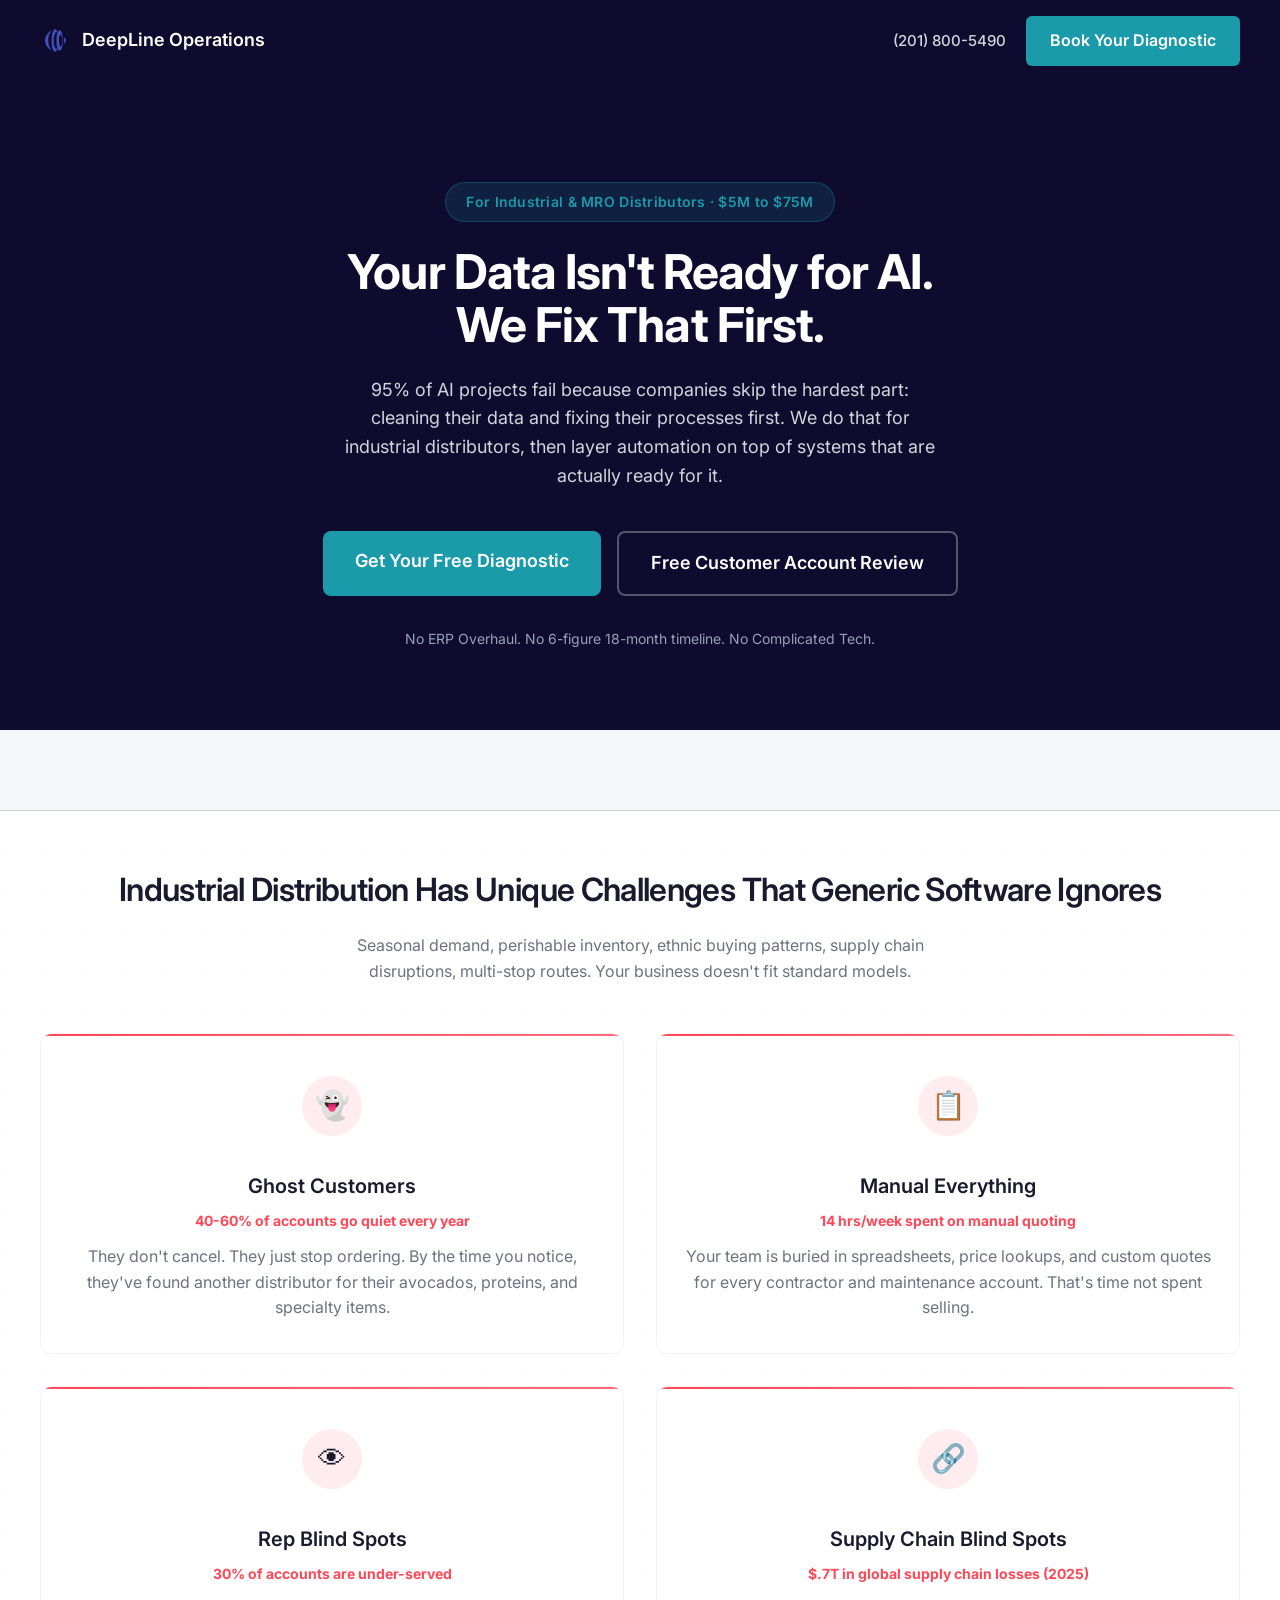
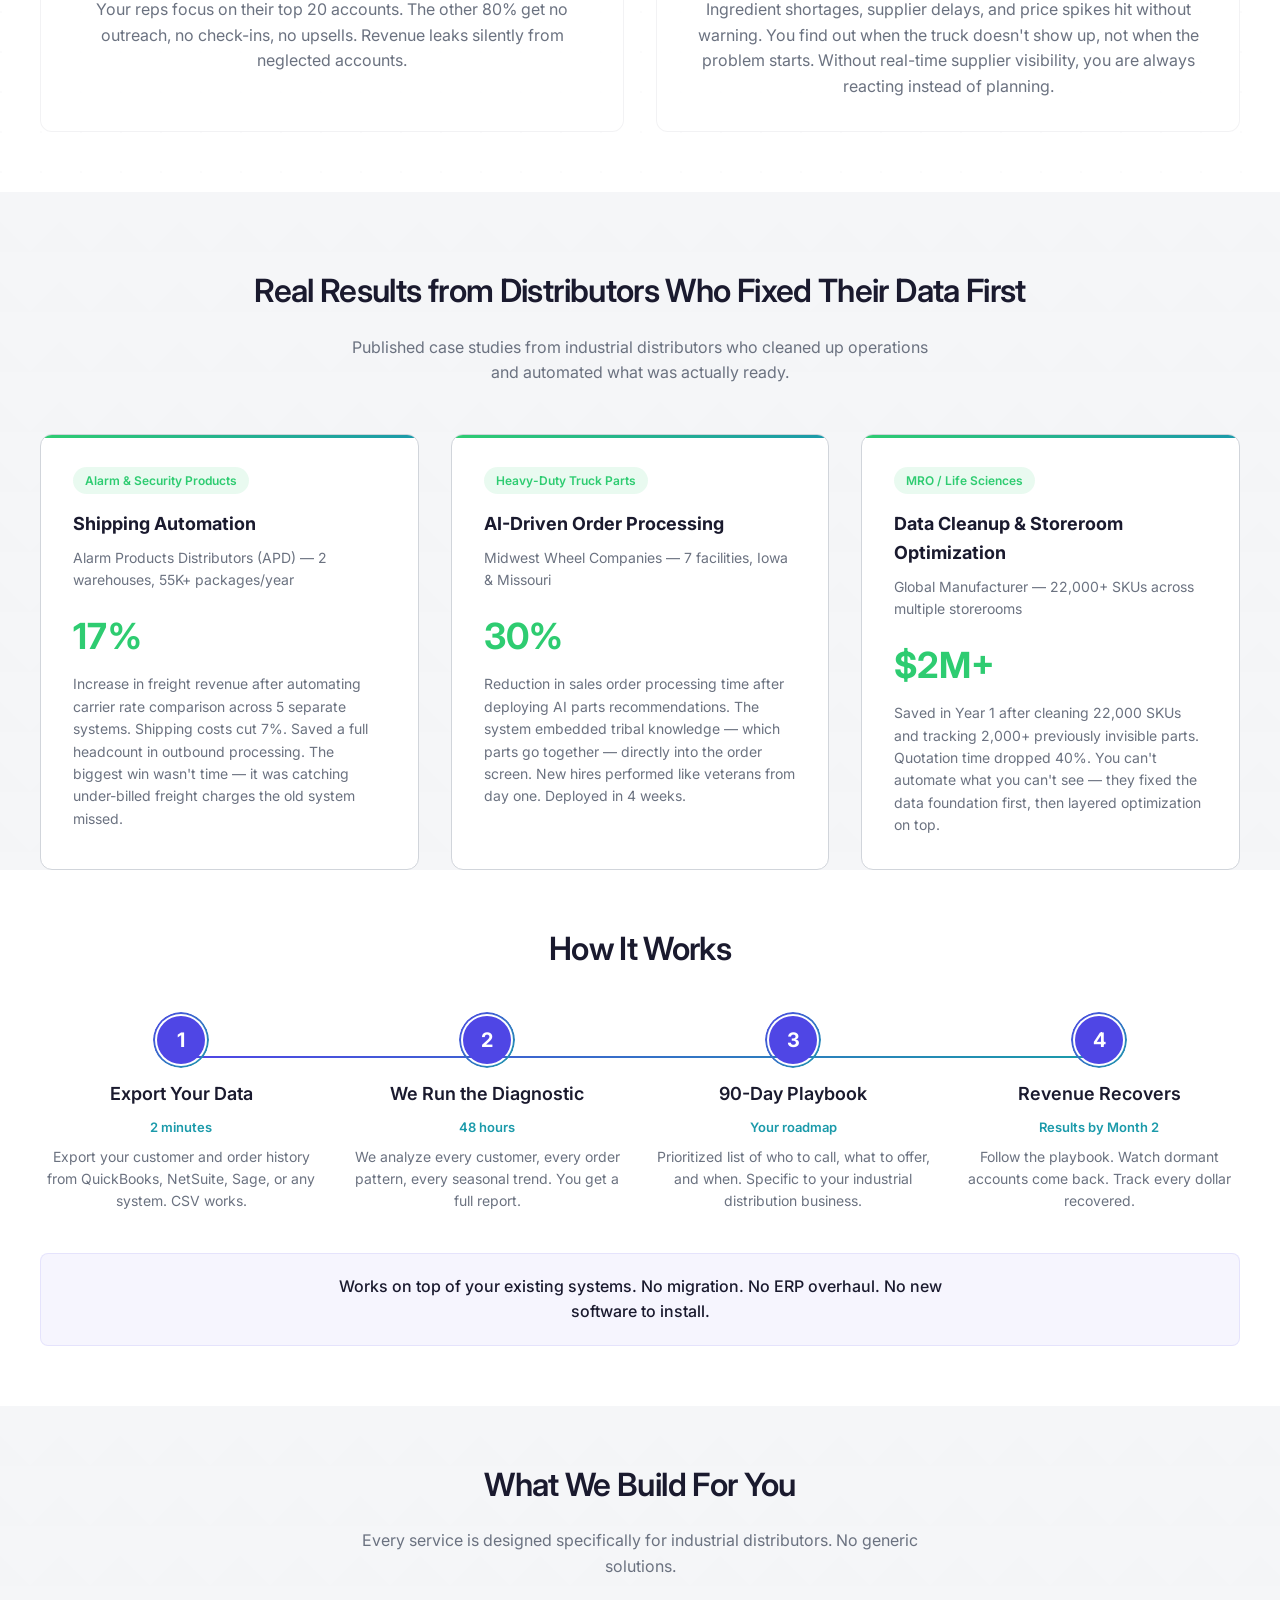
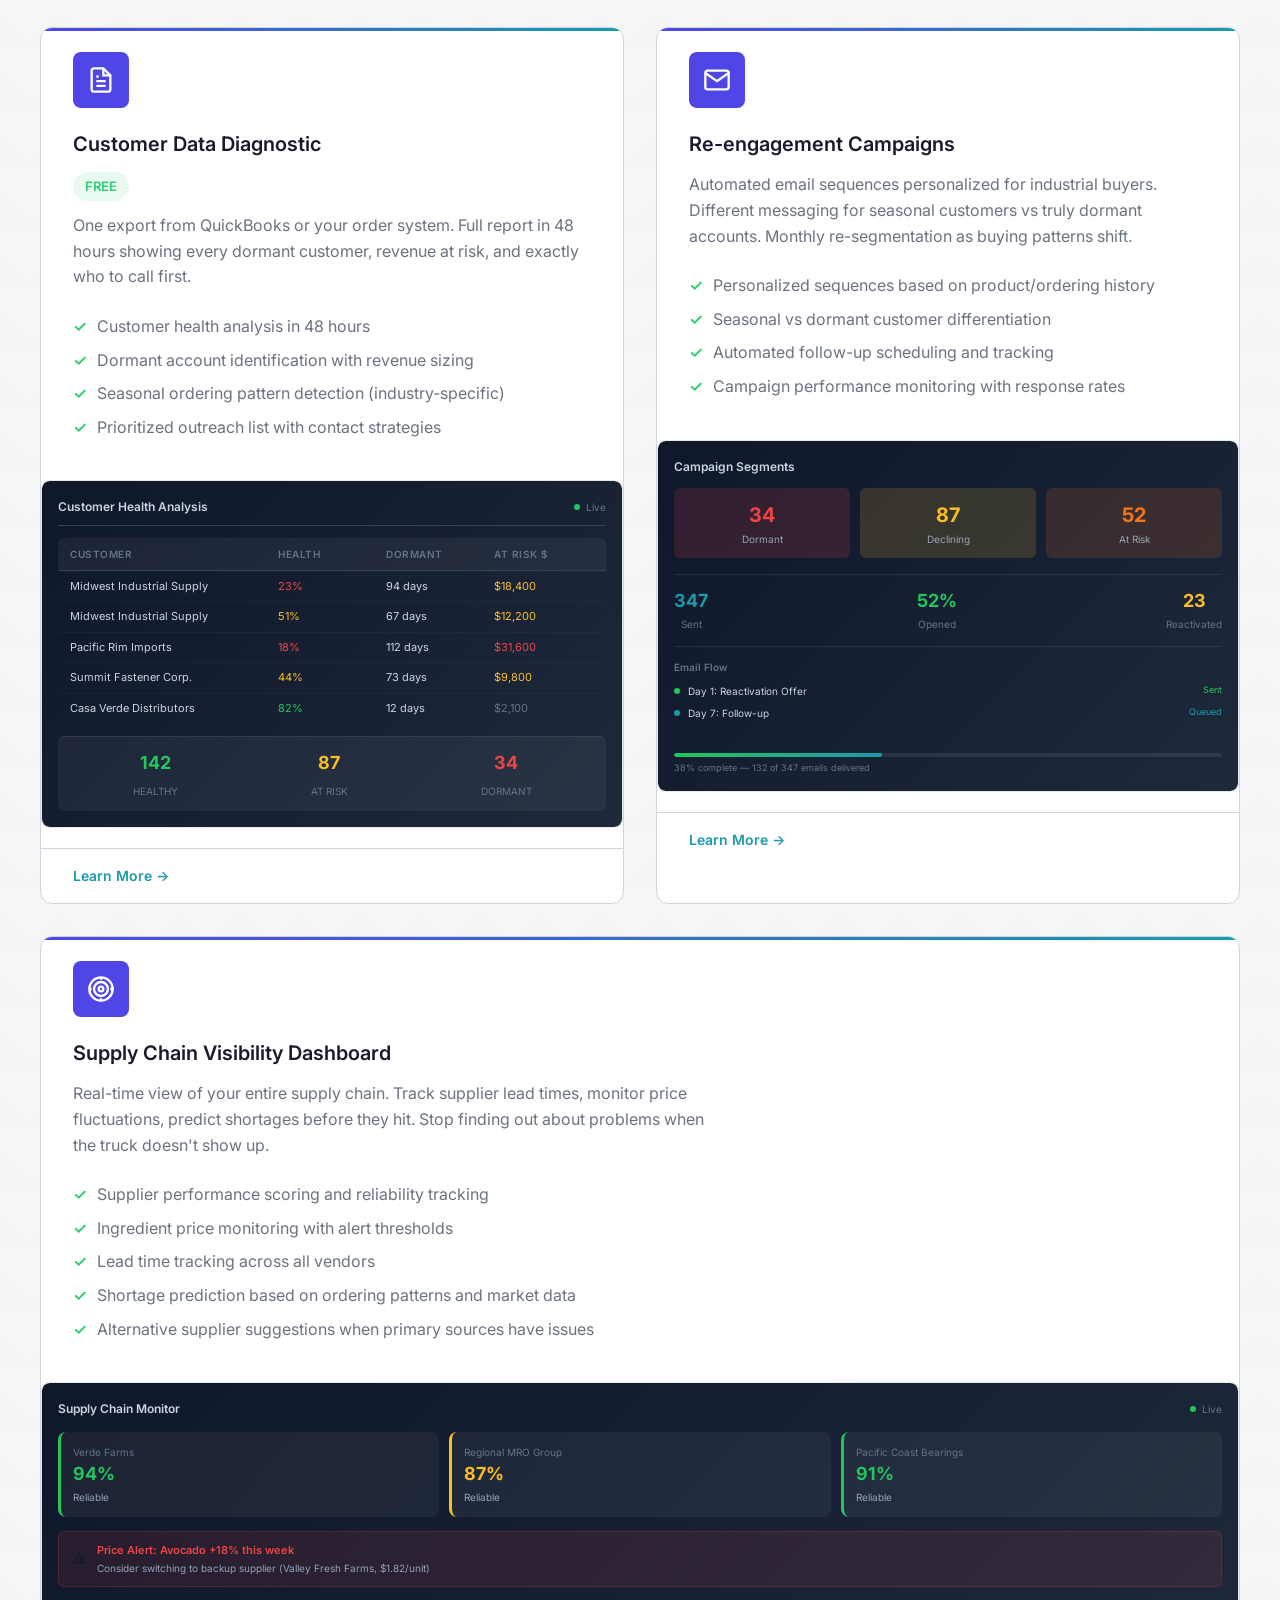
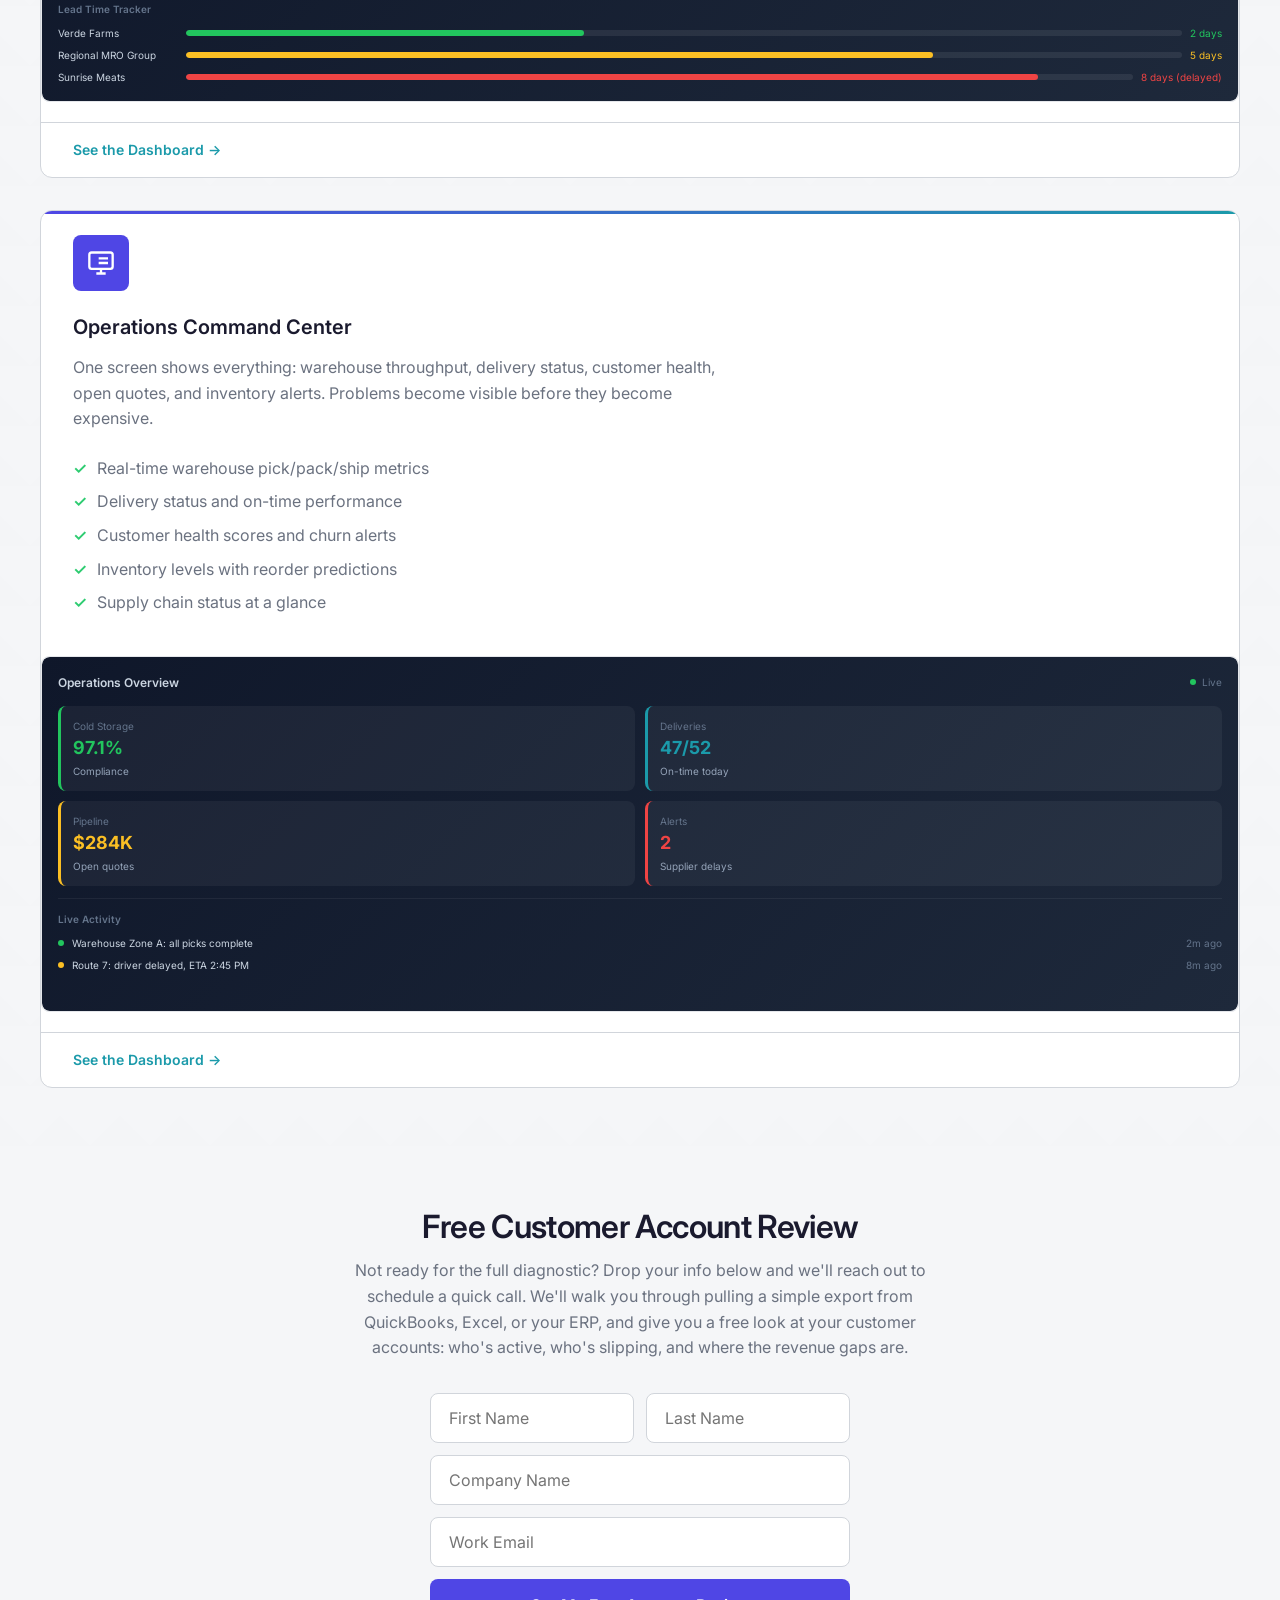
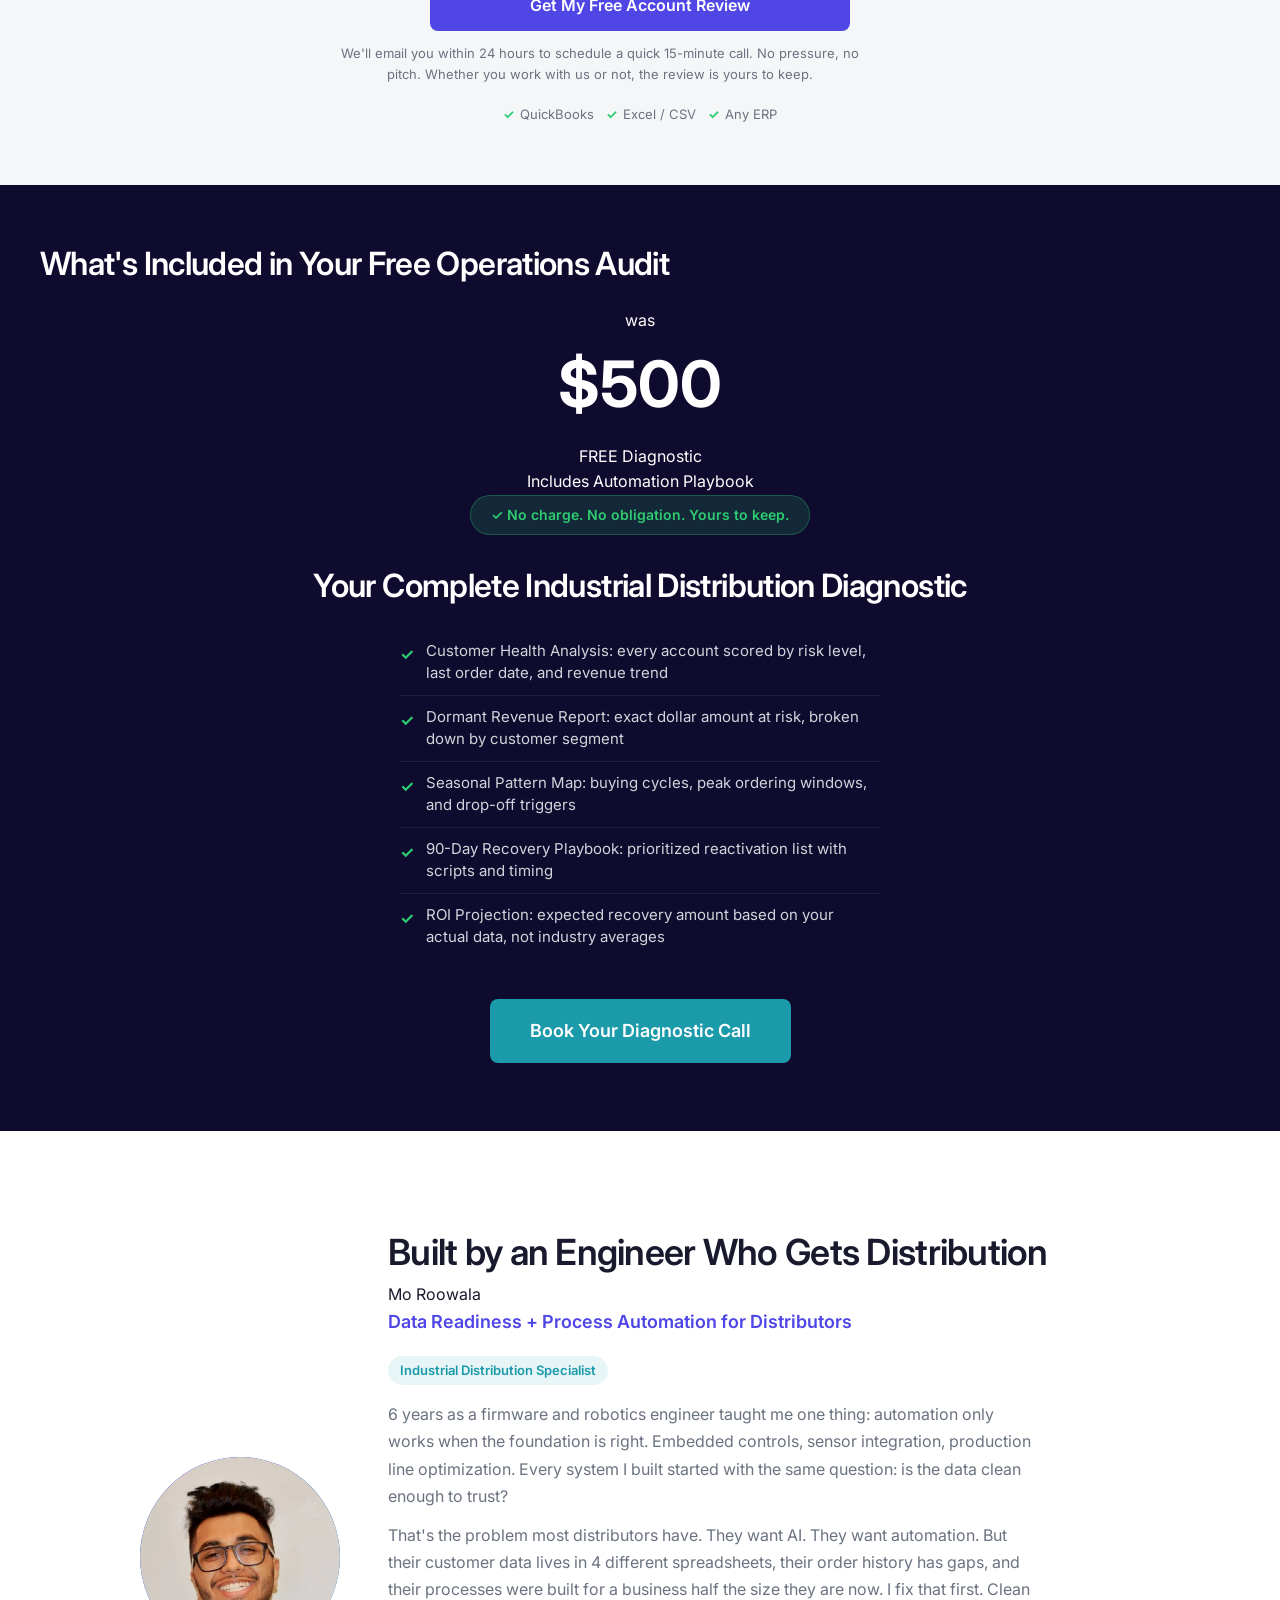
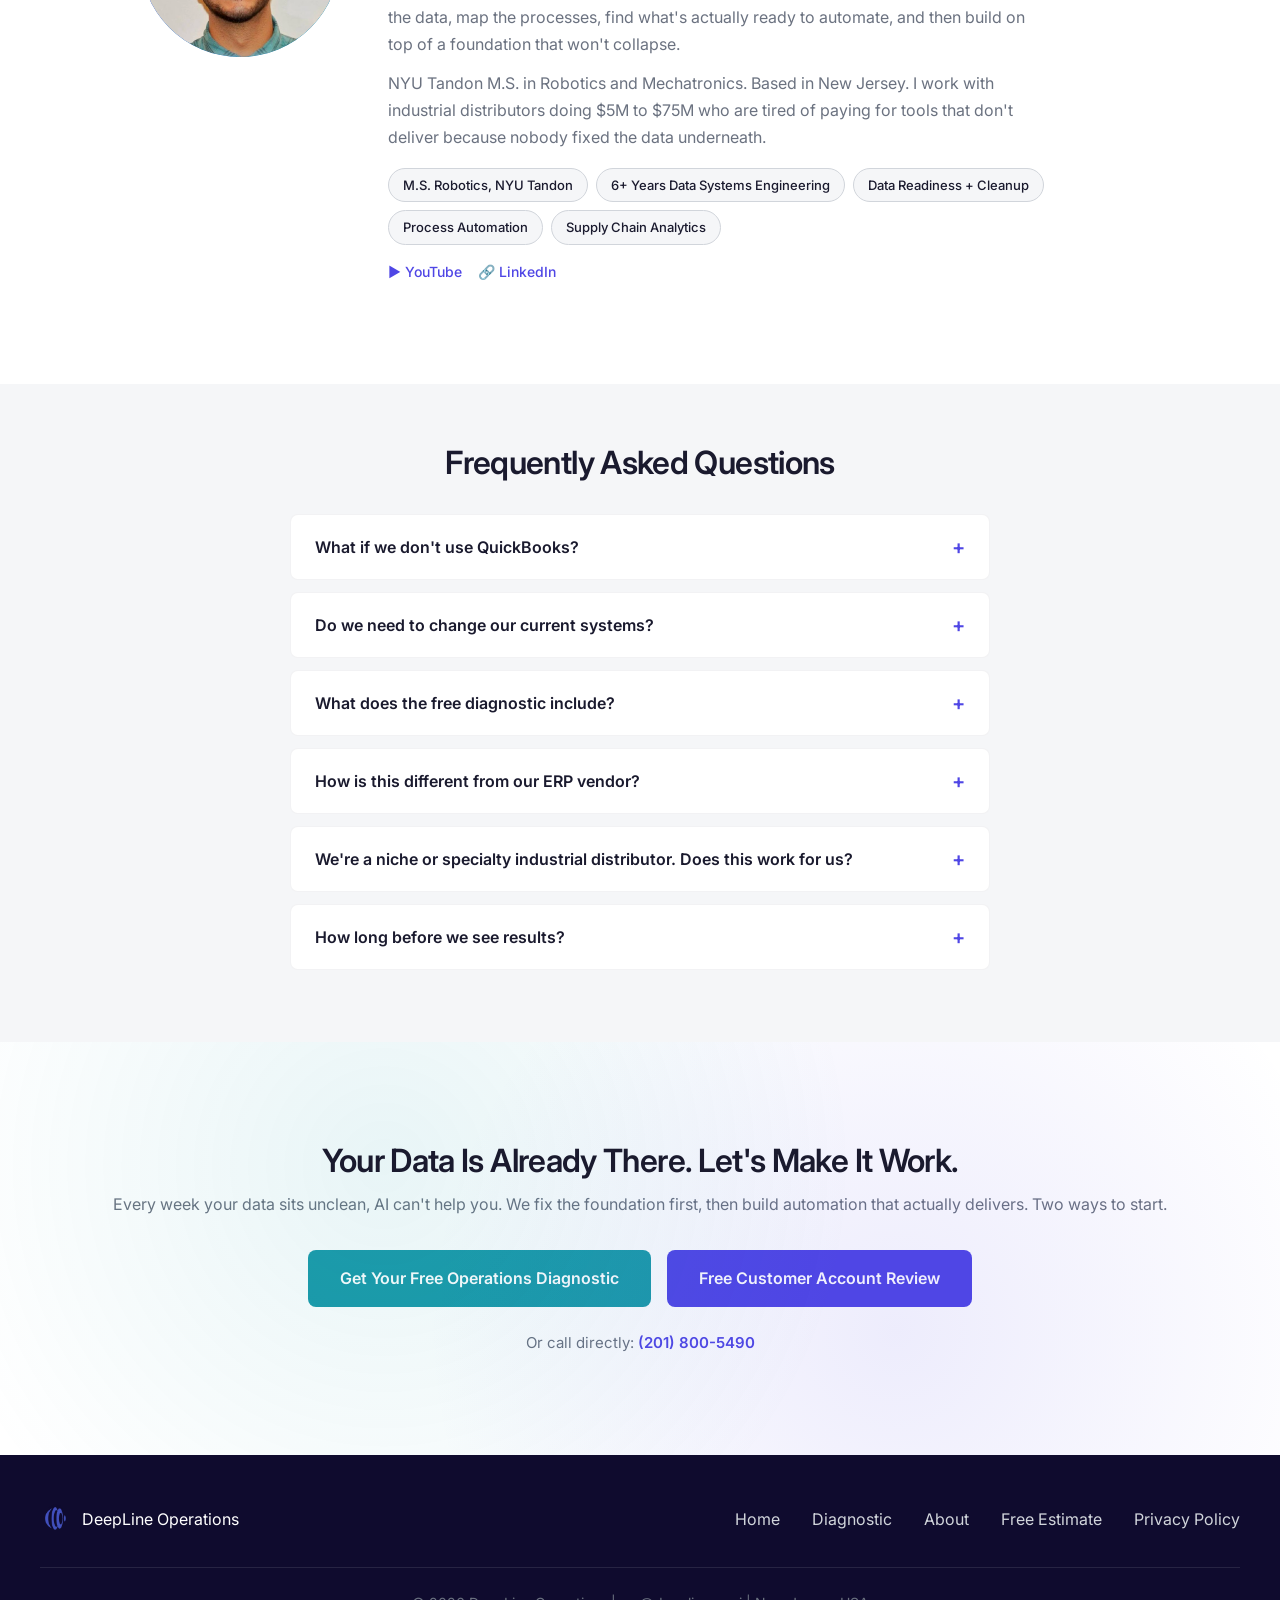
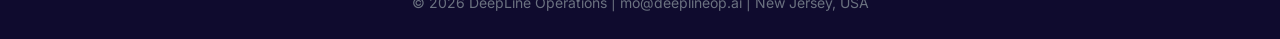
==== commit 254b6874: "Animate hero, fix FAQ clipping, harden reduced-motion, count-up stats - Animate the previously-stati" ====
--- a/index.html
+++ b/index.html
@@ -395,6 +395,18 @@
                 linear-gradient(rgba(255,255,255,0.1) 1px, transparent 1px),
                 linear-gradient(90deg, rgba(255,255,255,0.1) 1px, transparent 1px);
             background-size: 30px 30px;
+            animation: gridDrift 50s linear infinite;
+            will-change: background-position;
+        }
+
+        @keyframes gridDrift {
+            from { background-position: 0 0; }
+            to   { background-position: 30px 30px; }
+        }
+
+        @keyframes ambientPulse {
+            0%, 100% { opacity: 0.5; transform: scale(1); }
+            50%      { opacity: 0.85; transform: scale(1.04); }
         }
 
         .hero-ambient {
@@ -415,6 +427,8 @@
                 radial-gradient(circle 1px at 80% 45%, rgba(27,154,170,0.35) 0%, transparent 1px),
                 radial-gradient(circle 1px at 35% 55%, rgba(27,154,170,0.25) 0%, transparent 1px);
             opacity: 0.7;
+            animation: ambientPulse 9s ease-in-out infinite;
+            will-change: opacity, transform;
         }
 
         .hero-content {
@@ -1160,19 +1174,25 @@
         }
 
         .faq-answer {
-            max-height: 0;
+            display: grid;
+            grid-template-rows: 0fr;
+            transition: grid-template-rows 0.35s ease;
+        }
+
+        .faq-answer-inner {
             overflow: hidden;
-            transition: max-height 0.3s ease;
-        }
-
-        .faq-answer-inner {
-            padding: 0 24px 20px;
+            min-height: 0;
+            padding: 0 24px;
             color: var(--medium-gray);
             line-height: 1.6;
         }
 
         .faq-item.open .faq-answer {
-            max-height: 200px;
+            grid-template-rows: 1fr;
+        }
+
+        .faq-item.open .faq-answer-inner {
+            padding-bottom: 20px;
         }
 
         /* ========== Final CTA ========== */
@@ -1716,6 +1736,12 @@
                 animation-duration: 0.01ms !important;
                 animation-iteration-count: 1 !important;
                 transition-duration: 0.01ms !important;
+            }
+            /* Guarantee content is visible even if a scroll observer misfires */
+            section,
+            .problem-card, .step-card, .service-card, .result-card {
+                opacity: 1 !important;
+                transform: none !important;
             }
         }
     </style>
@@ -1760,19 +1786,19 @@
         <div class="container">
             <div class="stats-grid">
                 <div class="stat-item">
-                    <span class="stat-number">34%</span>
+                    <span class="stat-number count-val" data-count="34" data-suffix="%">0%</span>
                     <span class="stat-label">Avg. Dormant Customers</span>
                 </div>
                 <div class="stat-item">
-                    <span class="stat-number">$180K</span>
+                    <span class="stat-number count-val" data-count="180" data-prefix="$" data-suffix="K">$0K</span>
                     <span class="stat-label">Avg. Quarterly Recovery</span>
                 </div>
                 <div class="stat-item">
-                    <span class="stat-number">92%</span>
+                    <span class="stat-number count-val" data-count="92" data-suffix="%">0%</span>
                     <span class="stat-label">Have No Churn Warning</span>
                 </div>
                 <div class="stat-item">
-                    <span class="stat-number">6x</span>
+                    <span class="stat-number count-val" data-count="6" data-suffix="x">0x</span>
                     <span class="stat-label">Cheaper Than New Leads</span>
                 </div>
             </div>
@@ -2535,6 +2561,9 @@
             });
         }, { threshold: 0.2 });
         document.querySelectorAll('.service-preview').forEach(function(p) { mockupObserver.observe(p); });
+        // Animate the hero stats bar numbers on scroll-in (reuses count-up)
+        var statsBar = document.querySelector('.stats-bar');
+        if (statsBar) mockupObserver.observe(statsBar);
 
         // ========== LEAD CAPTURE (Google Apps Script) ==========
         function handleLeadCapture(e) {
